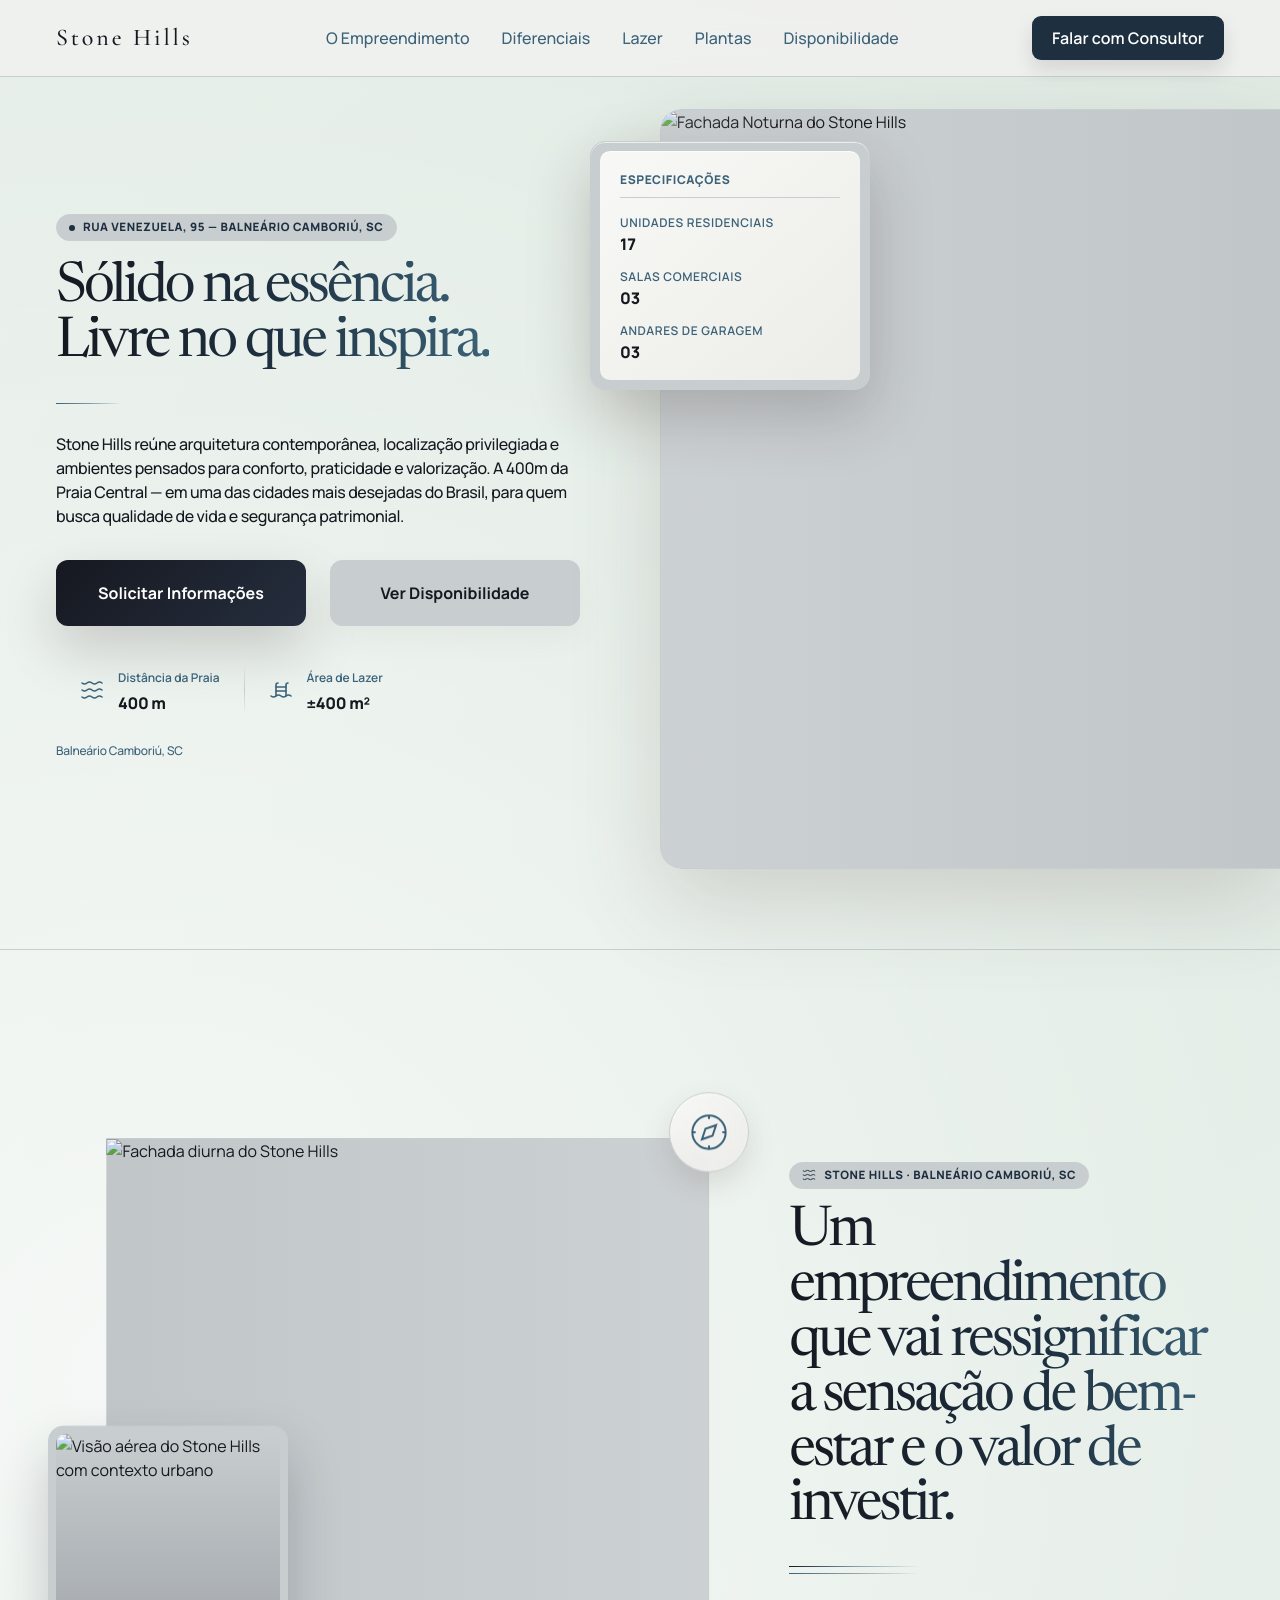
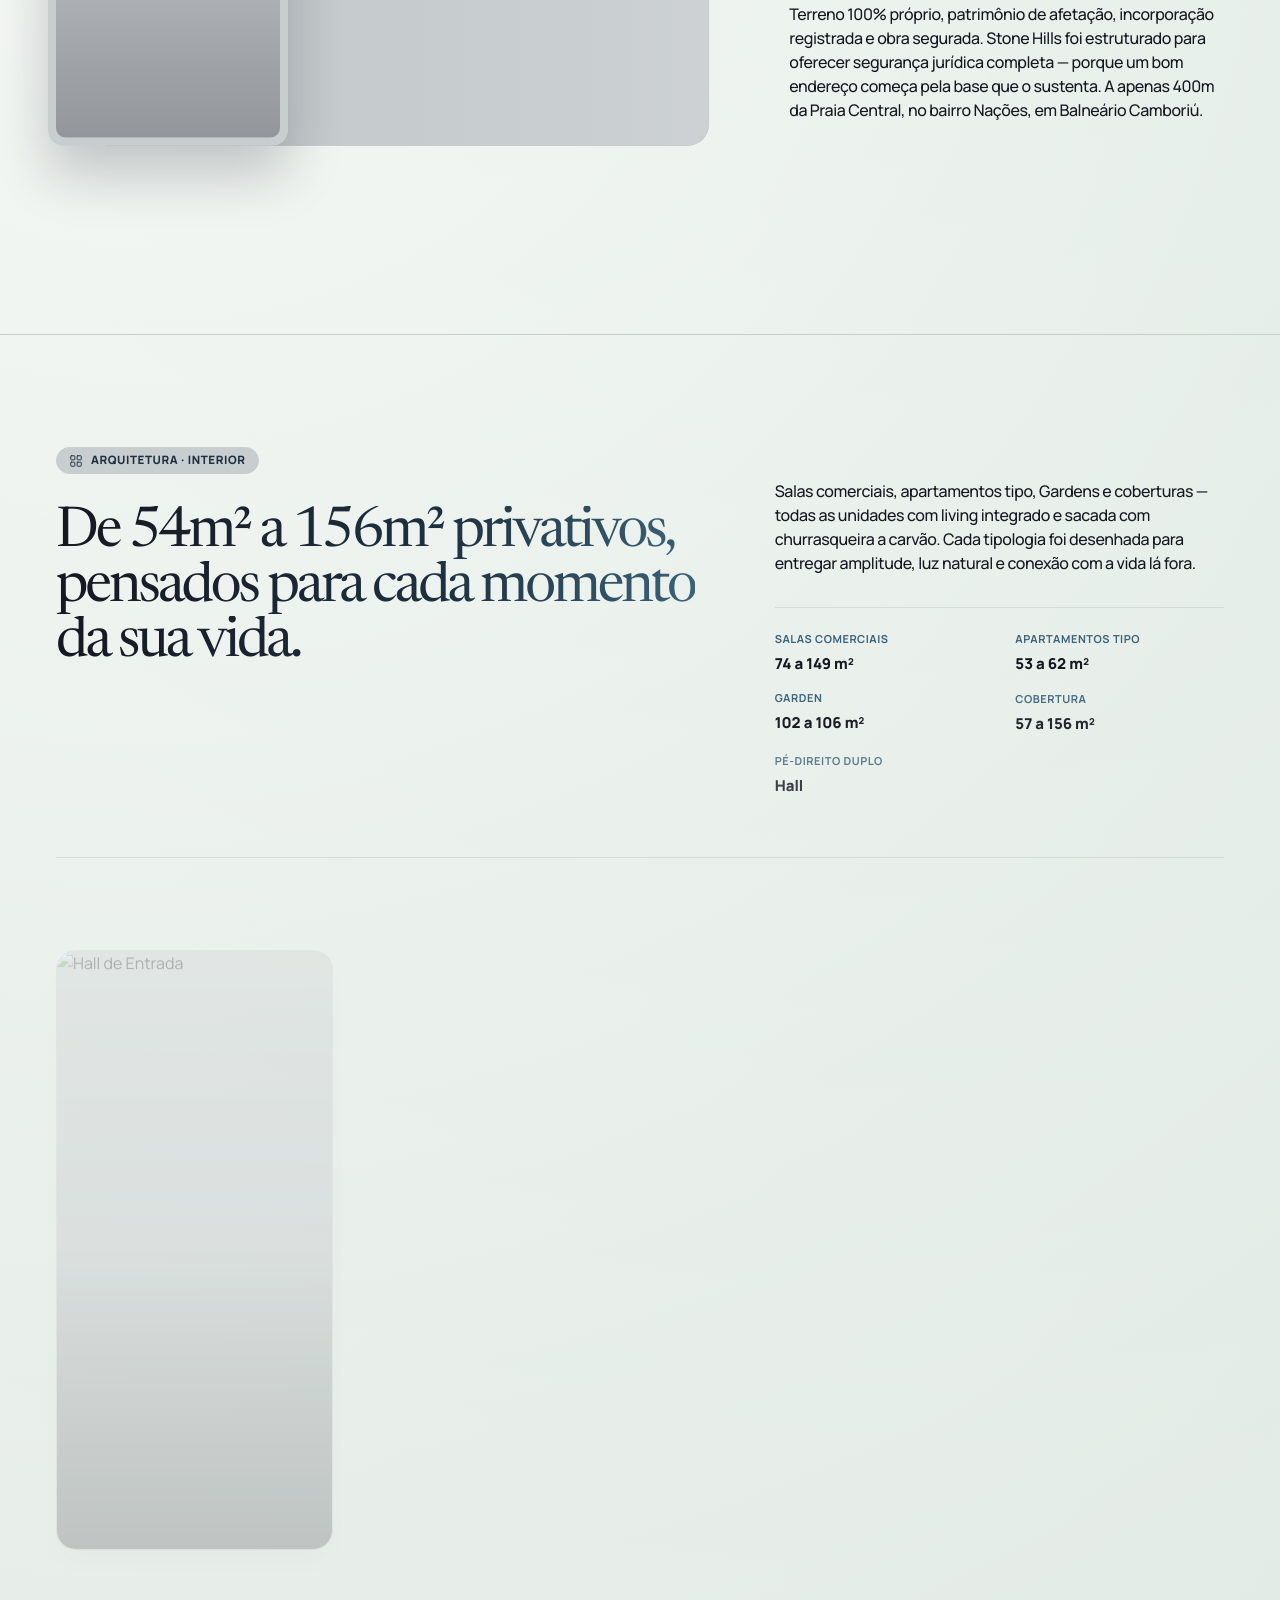
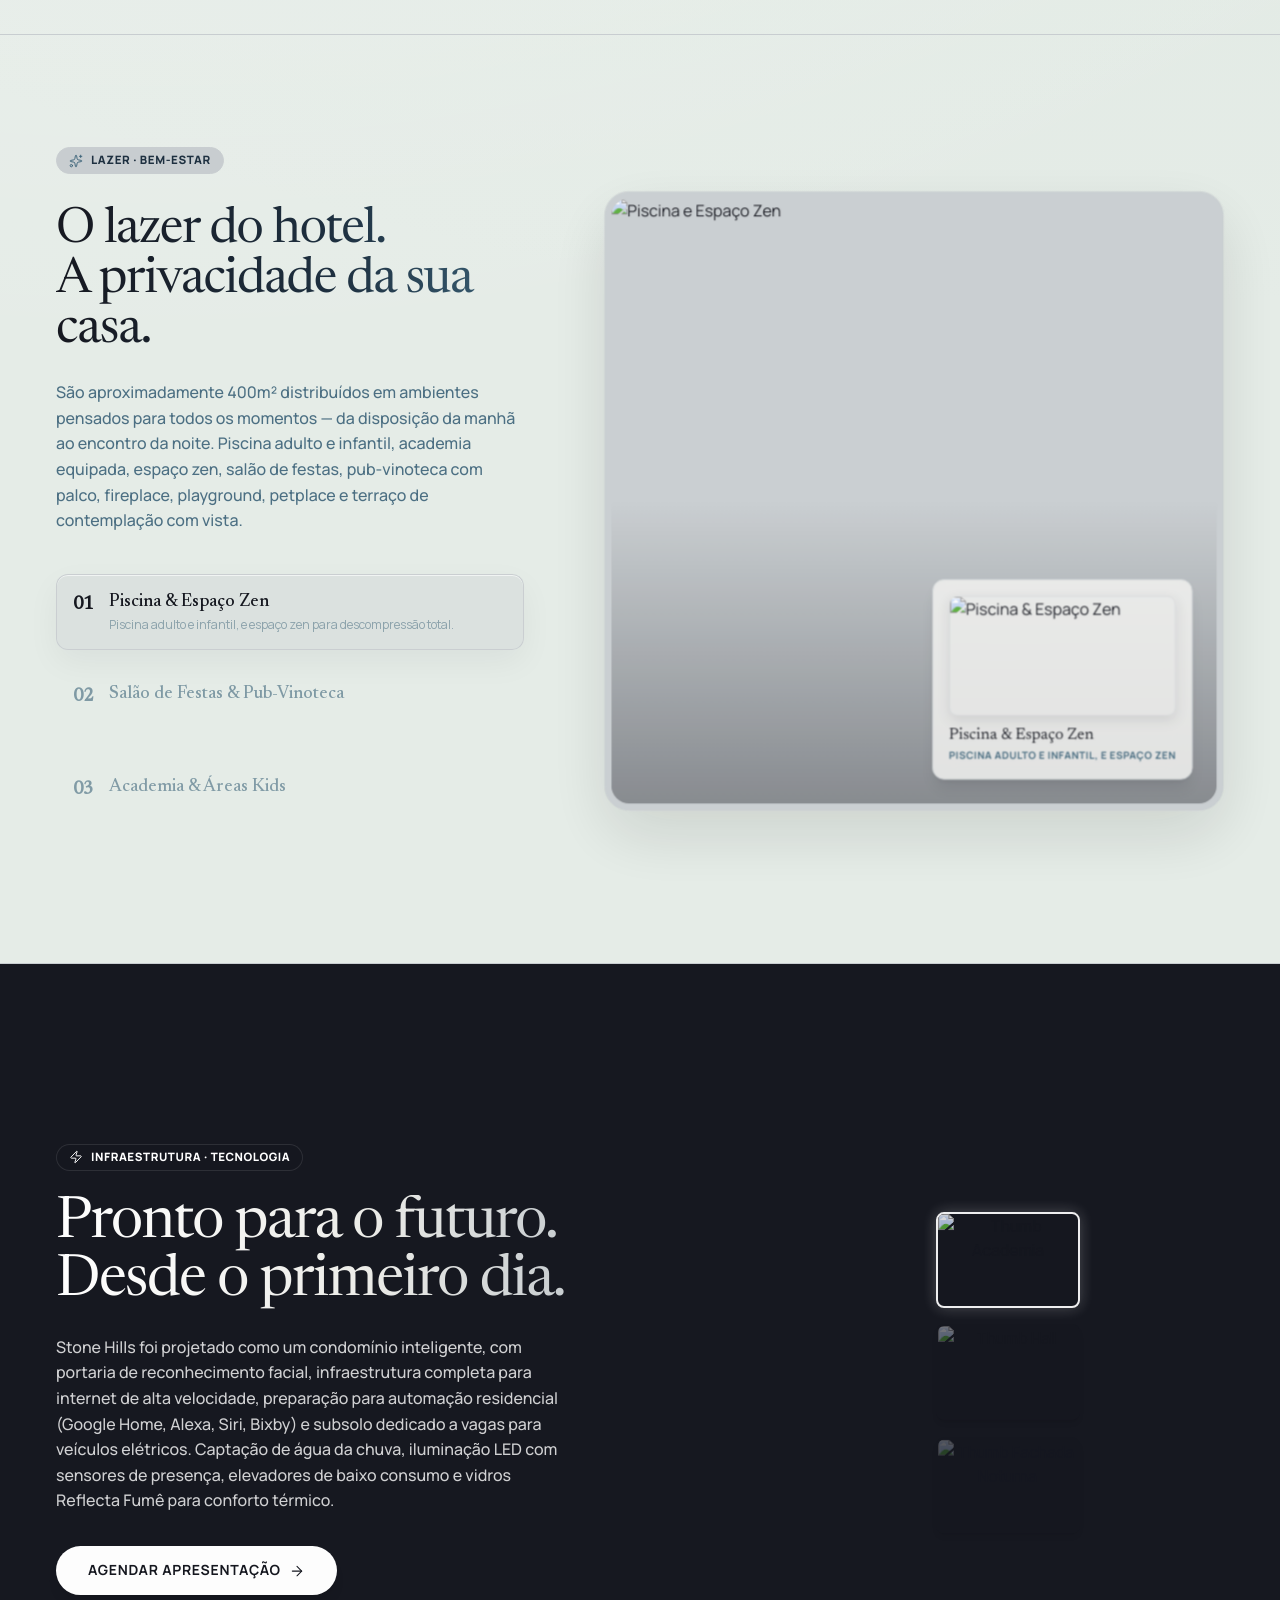
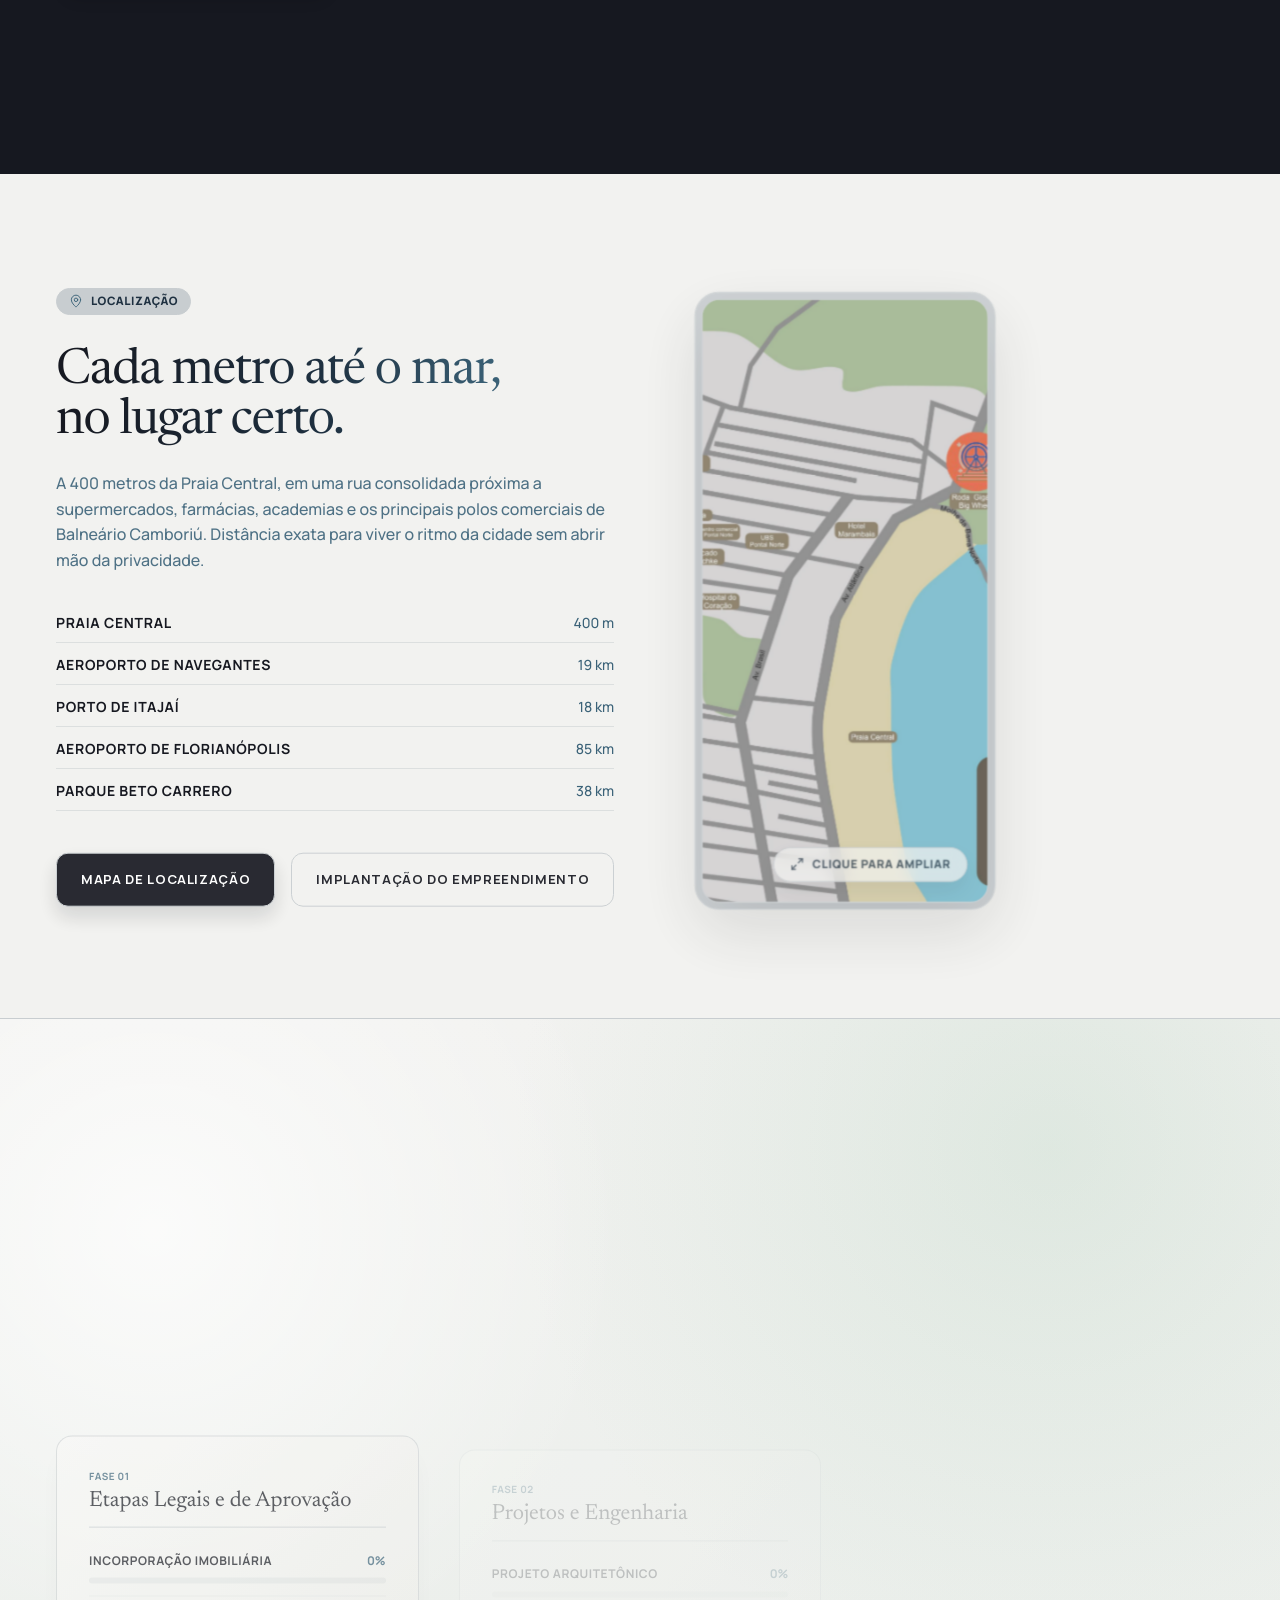
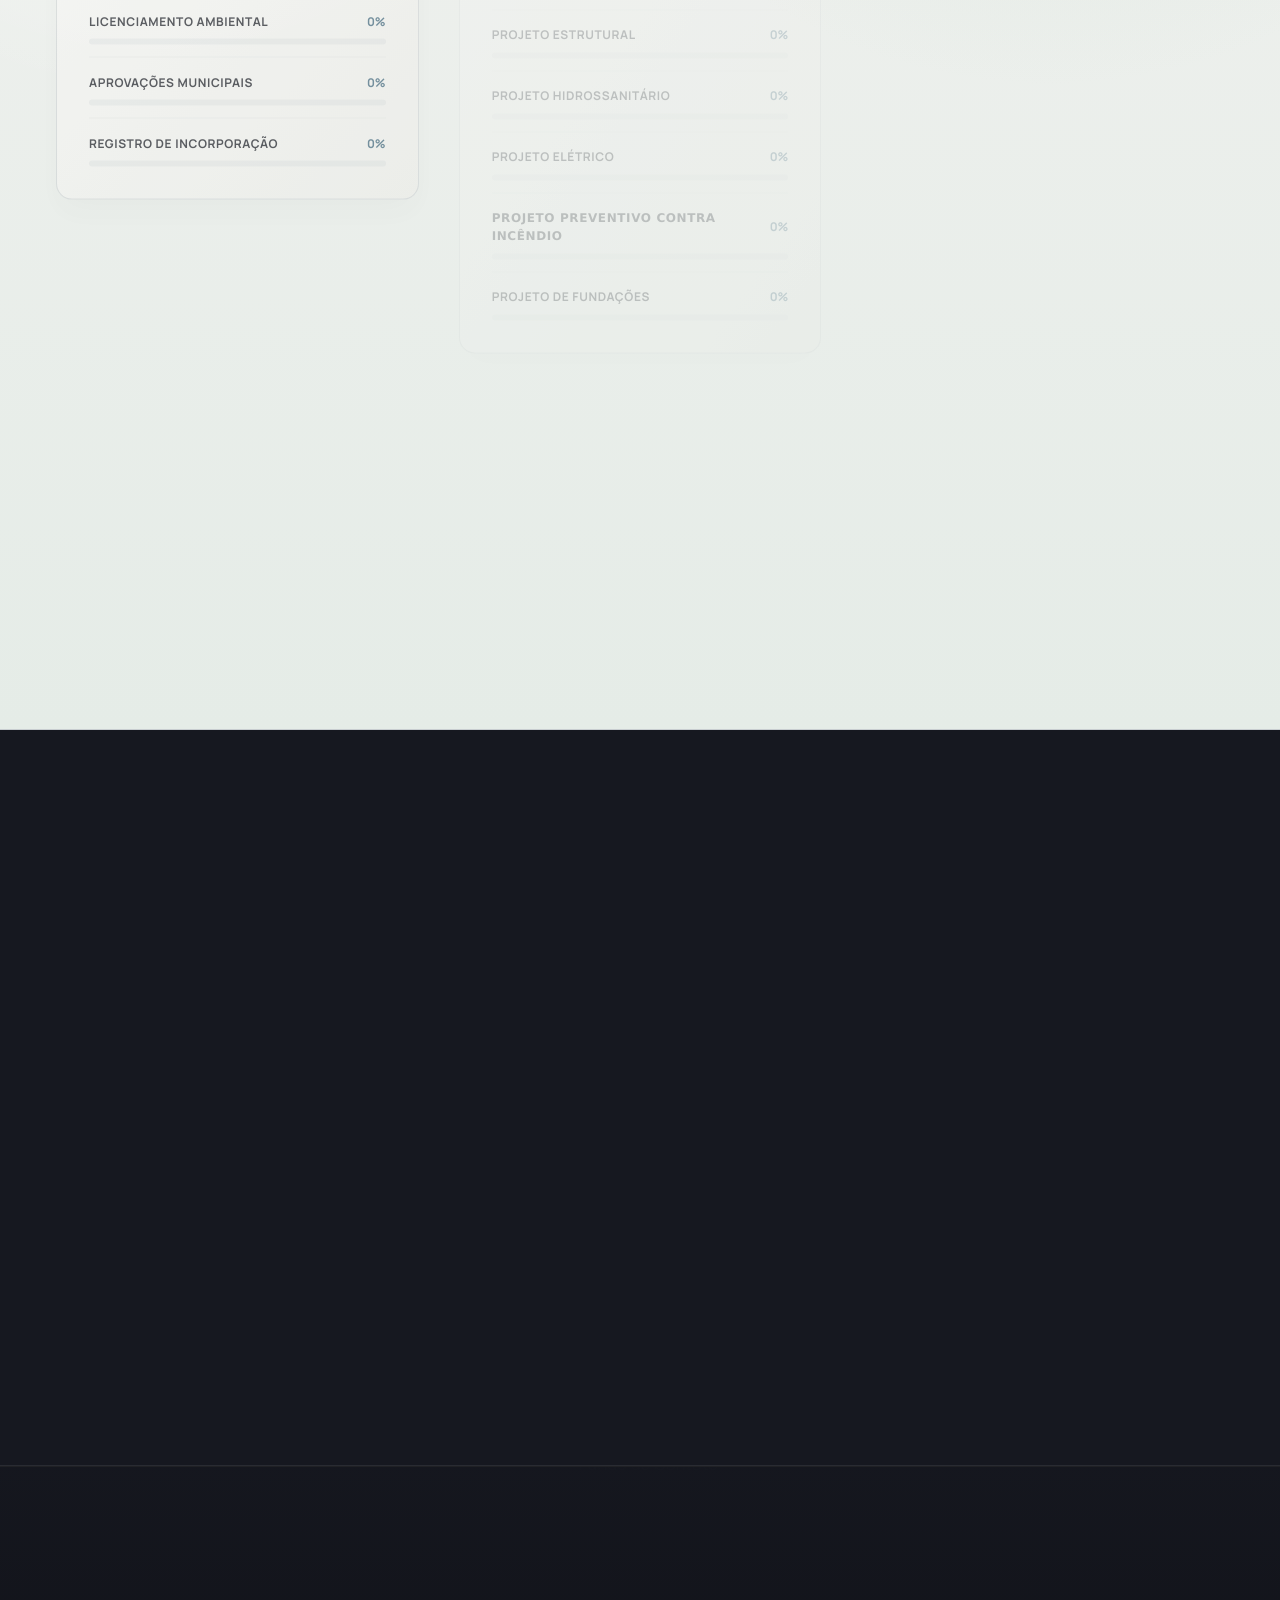
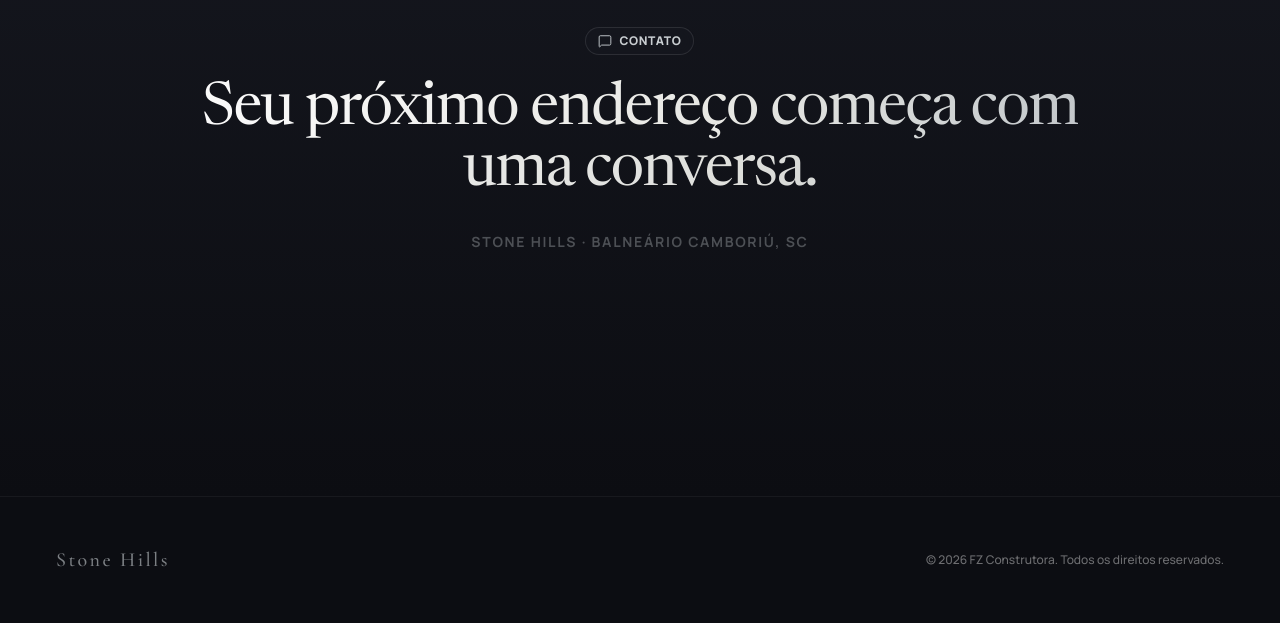
==== index.html @ 61a2e157 "configuração formulário" ====
<!DOCTYPE html>
<html lang="pt-BR">

<head>
  <script data-offline-resolve="1">(function () {
      var ASSET_MAP = { "https://projeto-diogo-landing-page-empreend.vercel.app/": "assets/af296f8c3264e9e9_file.html", "https://cdn.jsdelivr.net/npm/split-type@0.3.4/umd/index.min.js": "assets/ecfd66df98886418_index.min.js", "https://cdn.jsdelivr.net/npm/@studio-freight/lenis@1.0.42/dist/lenis.min.js": "assets/7949f2d87aa5eaa0_lenis.min.js", "https://cdnjs.cloudflare.com/ajax/libs/gsap/3.12.5/gsap.min.js": "assets/28033e449a31ebcc_gsap.min.js", "https://cdnjs.cloudflare.com/ajax/libs/gsap/3.12.5/ScrollTrigger.min.js": "assets/ad33c2df9ada8a66_ScrollTrigger.min.js", "https://projeto-diogo-landing-page-empreend.vercel.app/atelier-ai.aura.build/assets/cfa83a21b5a6b1d8_css2.css": "assets/fd1f65d436243bc3_cfa83a21b5a6b1d8_css2.css", "https://projeto-diogo-landing-page-empreend.vercel.app/portobello-porto-1.webp": "assets/284b88366f63fa08_portobello-porto-1.webp", "https://projeto-diogo-landing-page-empreend.vercel.app/portobello-lazer-1.webp": "assets/bb701dc4b11a4790_portobello-lazer-1.webp", "https://projeto-diogo-landing-page-empreend.vercel.app/atelier-ai.aura.build/assets/0c0f06912fe3ea9a_lucide.min.js": "assets/0c0f06912fe3ea9a_0c0f06912fe3ea9a_lucide.min.js", "https://projeto-diogo-landing-page-empreend.vercel.app/atelier-ai.aura.build/assets/176e894661aa9cdc_3.4.17": "assets/176e894661aa9cdc_176e894661aa9cdc_3.4.17", "https://projeto-diogo-landing-page-empreend.vercel.app/portobello-fachada-1.webp": "assets/07949b96461b03ea_portobello-fachada-1.webp", "https://projeto-diogo-landing-page-empreend.vercel.app/portobello-interior-1.webp": "assets/6cc2ffcc364207a1_portobello-interior-1.webp", "https://projeto-diogo-landing-page-empreend.vercel.app/portobello-lazer-2.webp": "assets/10fddec0420314ae_portobello-lazer-2.webp", "https://projeto-diogo-landing-page-empreend.vercel.app/portobello-interior-2.webp": "assets/ccf36b1ad5b07c20_portobello-interior-2.webp", "https://projeto-diogo-landing-page-empreend.vercel.app/portobello-lazer-3.webp": "assets/cde5e237baaaa81d_portobello-lazer-3.webp", "https://projeto-diogo-landing-page-empreend.vercel.app/portobello-hangar-2.webp": "assets/6fa5afb17751b061_portobello-hangar-2.webp", "https://projeto-diogo-landing-page-empreend.vercel.app/portobello-planta-2.webp": "assets/fb50785aa38dcf9b_portobello-planta-2.webp", "https://projeto-diogo-landing-page-empreend.vercel.app/portobello-hangar-1.webp": "assets/7f67ba565ff75e8d_portobello-hangar-1.webp", "https://projeto-diogo-landing-page-empreend.vercel.app/portobello-hangar-3.webp": "assets/08dc5774d173b46c_portobello-hangar-3.webp", "https://projeto-diogo-landing-page-empreend.vercel.app/portobello-planta-1.webp": "assets/9e7bedccb752e132_portobello-planta-1.webp", "https://projeto-diogo-landing-page-empreend.vercel.app/atelier-ai.aura.build/assets/5d618c462b7a5b74_co3bmX5slCNuHLi8bLeY9MK7whWMhy.woff2": "assets/5d618c462b7a5b74_5d618c462b7a5b74_co3bmX5slCNuH.woff2", "https://projeto-diogo-landing-page-empreend.vercel.app/atelier-ai.aura.build/assets/e310b55a7fd9677f_xn7gYHE41ni1AdIRggexSvfedN4.woff2": "assets/e310b55a7fd9677f_e310b55a7fd9677f_xn7gYHE41ni1A.woff2", "https://projeto-diogo-landing-page-empreend.vercel.app/atelier-ai.aura.build/assets/01817351be3edfc1_cY9AfjOCX1hbuyalUrK4397yjIJFJp.woff2": "assets/01817351be3edfc1_01817351be3edfc1_cY9AfjOCX1hbu.woff2" };
      // Pre-populate path+query keys: when opened via file://, JS
      // resolves '/foo.js' against file://… so we lose the original
      // origin. Indexing by pathname+search lets the lookup succeed.
      var _add = {};
      for (var _k in ASSET_MAP) {
        try { var _u = new URL(_k); _add[_u.pathname + _u.search] = ASSET_MAP[_k]; }
        catch (e) { }
      }
      for (var _k in _add) if (!ASSET_MAP[_k]) ASSET_MAP[_k] = _add[_k];
      function resolveLocal(u) {
        if (!u || typeof u !== 'string') return null;
        if (u.indexOf('data:') === 0 || u.indexOf('blob:') === 0) return null;
        if (ASSET_MAP[u]) return ASSET_MAP[u];
        try {
          var url = new URL(u, location.href);
          var pq = url.pathname + url.search;
          if (ASSET_MAP[pq]) return ASSET_MAP[pq];
          // The snapshot may be opened from a subdirectory, while
          // ASSET_MAP paths are origin-rooted. Retry with the
          // document's own directory prefix stripped off.
          var dir = location.pathname.replace(/[^/]*$/, '');
          if (dir.length > 1 && pq.indexOf(dir) === 0) {
            var rel = pq.slice(dir.length - 1);
            if (ASSET_MAP[rel]) return ASSET_MAP[rel];
          }
          // Next.js image optimization wrapper — peel the inner CDN URL
          if (/_next\/image$/.test(url.pathname)) {
            var t = url.searchParams.get('url');
            if (t) {
              var dec = decodeURIComponent(t);
              if (ASSET_MAP[dec]) return ASSET_MAP[dec];
              var bare = dec.split('?')[0];
              for (var k in ASSET_MAP) {
                if (k.split('?')[0] === bare) return ASSET_MAP[k];
              }
            }
          }
        } catch (e) { }
        return null;
      }
      function rewriteSrcset(s) {
        if (!s || typeof s !== 'string') return s;
        return s.split(',').map(function (it) {
          var p = it.trim().split(/\s+/);
          var loc = resolveLocal(p[0]);
          if (loc) p[0] = loc;
          return p.join(' ');
        }).join(', ');
      }
      // Patch property setters: el.src = '...' / el.href = '...'
      // IMPORTANT: skip rewrite when the element has crossOrigin set.
      // WebGL textures (UnicornStudio, Three.js, etc.) are loaded via
      //   img.crossOrigin = 'anonymous'; img.src = 'https://cdn/...'
      // and consumed via gl.texImage2D. file:// resources have no CORS
      // headers, so rewriting to local makes WebGL reject the texture
      // (Access blocked by CORS policy → black/missing 3D scene).
      // Better to keep the original URL: works online, fails offline,
      // matches non-patched behaviour.
      function patchSetter(klass, prop, transform) {
        if (!klass || !klass.prototype) return;
        var desc = Object.getOwnPropertyDescriptor(klass.prototype, prop);
        if (!desc || !desc.set) return;
        Object.defineProperty(klass.prototype, prop, {
          configurable: true,
          get: desc.get,
          set: function (v) {
            try {
              if (transform === 'srcset') {
                v = rewriteSrcset(v);
              } else {
                // Captured runtime resource (UnicornStudio texture,
                // etc.) → serve as a data: URI. data: never CORS-
                // taints a WebGL canvas, unlike a file:// texture,
                // so gl.texImage2D still accepts it offline.
                var du = window.__offlineDataUri && window.__offlineDataUri(v);
                if (du) { v = du; }
                else if (!this.crossOrigin) {
                  var loc = resolveLocal(v); if (loc) v = loc;
                }
              }
            } catch (e) { }
            desc.set.call(this, v);
          }
        });
      }
      patchSetter(window.HTMLScriptElement, 'src');
      patchSetter(window.HTMLLinkElement, 'href');
      patchSetter(window.HTMLImageElement, 'src');
      patchSetter(window.HTMLImageElement, 'srcset', 'srcset');
      patchSetter(window.HTMLSourceElement, 'src');
      patchSetter(window.HTMLSourceElement, 'srcset', 'srcset');
      patchSetter(window.HTMLMediaElement, 'src');
      patchSetter(window.HTMLIFrameElement, 'src');
      // Patch setAttribute too — some libs use it instead of property set
      var _setAttr = Element.prototype.setAttribute;
      Element.prototype.setAttribute = function (name, value) {
        try {
          if (typeof value === 'string') {
            if (name === 'src' || name === 'href') {
              var du = window.__offlineDataUri && window.__offlineDataUri(value);
              if (du) { value = du; }
              else if (!this.crossOrigin) {
                var loc = resolveLocal(value); if (loc) value = loc;
              }
            } else if (name === 'srcset' && !this.crossOrigin) {
              value = rewriteSrcset(value);
            }
          }
        } catch (e) { }
        return _setAttr.call(this, name, value);
      };
      // Expose for the late-init script in body
      window.__resolveLocal = resolveLocal;
      window.__rewriteSrcset = rewriteSrcset;
    })();</script>
  <meta charset="utf-8" />
  <meta content="width=device-width, initial-scale=1.0" name="viewport" />
  <meta content="Stone Hills — Arquitetura contemporânea a 400m da Praia Central em Balneário Camboriú, SC."
    name="description" />
  <title>Stone Hills — Balneário Camboriú, SC | FZ Construtora</title>
  <!-- Fonts -->
  <link href="https://fonts.googleapis.com" rel="preconnect" />
  <link href="https://fonts.gstatic.com" rel="preconnect" />
  <link href="assets/fd1f65d436243bc3_cfa83a21b5a6b1d8_css2.css" rel="stylesheet" />
  <!-- Tailwind & Lucide Libraries -->
  <script src="assets/176e894661aa9cdc_176e894661aa9cdc_3.4.17"></script>
  <script src="assets/0c0f06912fe3ea9a_0c0f06912fe3ea9a_lucide.min.js"></script>
  <!-- Animation CDNs -->
  <script src="assets/28033e449a31ebcc_gsap.min.js"></script>
  <script src="assets/ad33c2df9ada8a66_ScrollTrigger.min.js"></script>
  <script src="assets/ecfd66df98886418_index.min.js"></script>

  <style>
    html {
      scroll-behavior: auto !important;
      overflow-x: hidden !important;
    }

    :root {
      --paper: #F2F2F0;
      --ink: #161820;
      --muted: #3B6278;
      --taupe: #3B6278;
      --panel: #C8CDD0;
    }

    body {
      margin: 0;
      font-family: "Manrope", sans-serif;
      overflow-x: hidden !important;
      background:
        radial-gradient(circle at 12% 16%, rgba(255, 255, 255, 0.72), transparent 30%),
        radial-gradient(circle at 82% 10%, rgba(180, 210, 190, 0.30), transparent 34%),
        #E5ECE7;
      color: var(--ink);
      -webkit-font-smoothing: antialiased;
      text-rendering: geometricPrecision;
    }

    .font-logo {
      font-family: "Cormorant Garamond", serif;
    }

    .font-display {
      font-family: "Newsreader", serif;
    }

    .premium-panel {
      border: 1px solid #C8CDD0;
      background: #C8CDD0;
      box-shadow:
        0 24px 64px rgba(42, 31, 22, 0.22),
        inset 0 1px 0 rgba(255, 255, 255, 0.65);
    }

    /* Document elements design system */
    .docs-badge {
      display: inline-block;
      padding: 0.25rem 0.75rem;
      border-radius: 9999px;
      font-size: 12px;
      font-weight: 800;
      text-transform: uppercase;
      letter-spacing: 0.05em;
      border: 1px solid #C8CDD0;
      background: #C8CDD0;
      color: #1E3040;
      margin-bottom: 1rem;
      transition: all 0.3s cubic-bezier(0.16, 1, 0.3, 1);
      cursor: default;
    }

    /* Elegant Metallic Shine Sweep & Premium Button Hover Effects */
    .btn-shine {
      position: relative;
      overflow: hidden;
    }

    .btn-shine::after {
      content: '';
      position: absolute;
      top: 0;
      left: -150%;
      width: 60%;
      height: 100%;
      background: linear-gradient(to right,
          rgba(255, 255, 255, 0) 0%,
          rgba(255, 255, 255, 0.30) 50%,
          rgba(255, 255, 255, 0) 100%);
      transform: skewX(-25deg);
      animation: shine-sweep 6s infinite ease-in-out;
      z-index: 20;
      pointer-events: none;
    }

    @keyframes shine-sweep {
      0% {
        left: -150%;
      }

      15% {
        left: 150%;
      }

      100% {
        left: 150%;
      }
    }

    .btn-primary {
      position: relative;
      background: linear-gradient(135deg, #161820 0%, #252E3E 100%);
      box-shadow: 0 24px 54px rgba(28, 22, 17, 0.18);
      transition: transform 0.6s cubic-bezier(0.16, 1, 0.3, 1), box-shadow 0.6s cubic-bezier(0.16, 1, 0.3, 1);
    }

    .btn-primary::before {
      content: '';
      position: absolute;
      inset: 0;
      background: linear-gradient(135deg, #1E3040 0%, #3B6278 100%);
      opacity: 0;
      transition: opacity 0.6s cubic-bezier(0.16, 1, 0.3, 1);
      z-index: 1;
      border-radius: inherit;
    }

    .btn-primary:hover {
      transform: translateY(-4px) scale(1.015);
      box-shadow: 0 28px 60px rgba(30, 48, 64, 0.28);
    }

    .btn-primary:hover::before {
      opacity: 1;
    }

    .btn-secondary {
      background-color: #C8CDD0;
      border: 1px solid #C8CDD0;
      color: #161820;
      box-shadow: 0 12px 28px rgba(88, 72, 58, 0.055);
      transition:
        transform 0.6s cubic-bezier(0.16, 1, 0.3, 1),
        border-color 0.6s cubic-bezier(0.16, 1, 0.3, 1),
        background-color 0.6s cubic-bezier(0.16, 1, 0.3, 1),
        box-shadow 0.6s cubic-bezier(0.16, 1, 0.3, 1);
    }

    .btn-secondary:hover {
      transform: translateY(-4px) scale(1.015);
      background-color: #F2F2F0;
      border-color: #3B6278;
      box-shadow: 0 16px 36px rgba(59, 98, 120, 0.15);
    }

    .btn-header {
      background-color: #1E3040;
      color: #ffffff;
      transition:
        transform 0.6s cubic-bezier(0.16, 1, 0.3, 1),
        background-color 0.6s cubic-bezier(0.16, 1, 0.3, 1),
        box-shadow 0.6s cubic-bezier(0.16, 1, 0.3, 1);
    }

    .btn-header:hover {
      transform: translateY(-2px);
      background-color: #3B6278;
      box-shadow: 0 12px 24px rgba(59, 98, 120, 0.25);
    }

    /* Animation utility classes to avoid layout shifts or flashes */
    .hero-badge {
      opacity: 0;
      transform: translateY(20px);
    }

    .hero-headline {
      opacity: 0;
    }

    .decorative-line {
      width: 0;
    }

    .hero-body {
      opacity: 0;
      transform: translateY(20px);
    }

    .hero-cta a {
      opacity: 0;
      transform: translateY(20px);
    }

    .hero-metrics-item {
      opacity: 0;
      transform: translateY(20px);
    }

    .hero-subtext {
      opacity: 0;
      transform: translateY(15px);
    }

    .image-wrapper-anim {
      clip-path: inset(0% 100% 0% 0% round 1.35rem 0 0 1.35rem);
    }

    .floating-card {
      opacity: 0;
      transform: scale(0.92);
    }

    /* Custom split line container for reveal animation */
    .hero-headline .line {
      overflow: hidden;
      display: block;
      background: linear-gradient(90deg, #161820 0%, #1E3040 50%, #3B6278 100%);
      -webkit-background-clip: text;
      -webkit-text-fill-color: transparent;
      color: transparent;
    }

    /* Concept Section styling & animations */
    .concept-image-frame {
      /* Shadow is handled on the actual image wrapper */
    }

    .concept-main-image-wrapper {
      clip-path: inset(0% 100% 0% 0% round 0 1.35rem 1.35rem 0);
    }

    .concept-secondary-image-wrapper {
      opacity: 0;
      transform: translateY(40px);
    }

    .concept-compass-badge {
      opacity: 0;
      transform: scale(0);
      position: absolute;
      right: -40px;
      top: calc(10% - 40px);
      z-index: 30;
    }

    .concept-badge,
    .concept-body {
      opacity: 0;
    }

    .concept-headline {
      opacity: 0;
    }

    .concept-headline .line {
      overflow: hidden;
      display: block;
      background: linear-gradient(90deg, #161820 0%, #1E3040 60%, #3B6278 100%);
      -webkit-background-clip: text;
      -webkit-text-fill-color: transparent;
      color: transparent;
    }

    .concept-line-land,
    .concept-line-water {
      transform-origin: left center;
    }

    /* Exclusividade Section styling & animations */
    /* Exclusividade Section Sliding Accordion Showcase */
    .exclusividade-pane {
      opacity: 0;
      transition:
        flex 0.8s cubic-bezier(0.16, 1, 0.3, 1),
        height 0.8s cubic-bezier(0.16, 1, 0.3, 1),
        border-color 0.4s cubic-bezier(0.16, 1, 0.3, 1),
        box-shadow 0.4s cubic-bezier(0.16, 1, 0.3, 1);
    }

    @media (min-width: 1024px) {
      .exclusividade-pane {
        flex: 1;
      }

      .exclusividade-accordion:hover .exclusividade-pane {
        flex: 0.6;
      }

      .exclusividade-accordion .exclusividade-pane:hover {
        flex: 2.8;
        border-color: #3B6278;
        box-shadow: 0 30px 60px -15px rgba(22, 24, 32, 0.2);
      }
    }

    @media (max-width: 1023px) {
      .exclusividade-accordion {
        height: auto !important;
      }

      .exclusividade-pane {
        height: 140px;
      }

      .exclusividade-accordion:hover .exclusividade-pane,
      .exclusividade-accordion:active .exclusividade-pane {
        height: 100px;
      }

      .exclusividade-accordion .exclusividade-pane:hover,
      .exclusividade-accordion .exclusividade-pane:active {
        height: 280px;
        border-color: #3B6278;
      }
    }

    .exclusividade-badge,
    .exclusividade-body,
    .exclusividade-metric-item {
      opacity: 0;
    }

    .exclusividade-headline {
      opacity: 0;
    }

    .exclusividade-headline .line {
      overflow: hidden;
      display: block;
      background: linear-gradient(90deg, #161820 0%, #1E3040 60%, #3B6278 100%);
      -webkit-background-clip: text;
      -webkit-text-fill-color: transparent;
      color: transparent;
    }

    @media (min-width: 1024px) {
      .hero-image-frame {
        margin-right: 0 !important;
        width: 100% !important;
      }

      .concept-image-frame {
        margin-left: 0 !important;
        width: 100% !important;
      }
    }

    @media (min-width: 1510px) {
      .hero-image-frame {
        margin-right: calc((1510px - 100vw) / 2) !important;
        width: calc(100% + (100vw - 1510px) / 2) !important;
      }

      .concept-image-frame {
        margin-left: calc((1510px - 100vw) / 2) !important;
        width: calc(100% + (100vw - 1510px) / 2) !important;
      }
    }

    #mobile-menu-btn {
      display: none;
    }

    @media (max-width: 1023px) {
      #mobile-menu-btn {
        display: flex;
        flex-direction: column;
        justify-content: space-between;
        width: 24px;
        height: 16px;
        background: transparent;
        border: none;
        cursor: pointer;
        padding: 0;
        z-index: 100;
      }

      #mobile-menu-btn span {
        display: block;
        width: 100%;
        height: 2px;
        background-color: #161820;
        transition: all 0.3s cubic-bezier(0.16, 1, 0.3, 1);
        transform-origin: center;
      }

      #mobile-menu-btn.active span:nth-child(1) {
        transform: translateY(7px) rotate(45deg);
      }

      #mobile-menu-btn.active span:nth-child(2) {
        opacity: 0;
      }

      #mobile-menu-btn.active span:nth-child(3) {
        transform: translateY(-7px) rotate(-45deg);
      }

      #mobile-menu {
        position: absolute;
        top: 100%;
        left: 0;
        right: 0;
        height: calc(100vh - 100%);
        transform: translateX(100%);
        transition: transform 0.5s cubic-bezier(0.16, 1, 0.3, 1);
        overflow-y: auto;
      }

      #mobile-menu.active {
        transform: translateX(0);
      }

      .hero-side>div,
      .hero-headline,
      .hero-body,
      .concept-headline,
      .concept-body,
      .exclusividade-headline,
      .exclusividade-body,
      .lazer-headline,
      .lazer-body,
      .aeronautica-headline,
      .aeronautica-body,
      .implantacao-headline,
      .implantacao-body,
      .dispo-headline,
      .dispo-body {
        width: 100% !important;
        max-width: 100% !important;
      }

      .concept-compass-badge {
        display: none !important;
      }

      .hero-side {
        min-height: auto !important;
      }

      .hero-image-frame {
        height: 640px !important;
        border-radius: 1.35rem !important;
      }

      .hero-visual-bleed {
        margin-right: 0 !important;
      }

      .image-wrapper-anim {
        border-radius: 1.35rem !important;
        border-right-width: 1px !important;
        clip-path: inset(0% 100% 0% 0% round 1.35rem);
      }

      /* Concept Section Responsive */
      .concept-image-frame {
        height: 640px !important;
        border-radius: 1.35rem !important;
        display: flex !important;
        align-items: center !important;
      }

      .concept-visual-bleed {
        margin-left: 0 !important;
      }

      .concept-main-image-wrapper {
        width: 100% !important;
        height: 85% !important;
        position: relative !important;
        top: 0 !important;
        transform: none !important;
        border-radius: 1.35rem !important;
        border-left-width: 1px !important;
        clip-path: inset(0% 100% 0% 0% round 1.35rem);
      }

      .concept-secondary-image-wrapper {
        width: 160px !important;
        height: 220px !important;
        left: 1.5rem !important;
        bottom: 2rem !important;
      }

      /* Exclusividade Section Responsive */
      .exclusividade-image-frame {
        height: 640px !important;
        border-radius: 1.35rem !important;
        display: flex !important;
        align-items: center !important;
      }

      .exclusividade-visual-bleed {
        margin-right: 0 !important;
      }

      .hero-headline,
      .concept-headline,
      .exclusividade-headline,
      .lazer-headline,
      .aeronautica-headline,
      .implantacao-headline,
      .dispo-headline,
      .contato-headline {
        opacity: 1 !important;
        transform: none !important;
        text-align: center !important;
      }

      .hero-headline .line,
      .concept-headline .line,
      .exclusividade-headline .line,
      .lazer-headline .line,
      .aeronautica-headline .line,
      .implantacao-headline .line,
      .dispo-headline .line,
      .contato-headline .line {
        text-align: center !important;
        width: 100% !important;
        display: block !important;
      }
    }

    @media (max-width: 640px) {
      .hero-image-frame {
        height: 560px !important;
      }

      /* Concept Section Mobile */
      .concept-image-frame {
        height: 560px !important;
      }

      /* Bento Grid heights scale fluidly */
    }

    /* --- Lazer Section Styles --- */
    #lazer {
      background: transparent;
    }

    .lazer-badge,
    .lazer-body,
    .lazer-tab-item,
    .lazer-visual-col {
      opacity: 0;
    }

    .lazer-headline {
      opacity: 0;
    }

    .lazer-headline .line {
      overflow: hidden;
      display: block;
      background: linear-gradient(90deg, #161820 0%, #1E3040 60%, #3B6278 100%);
      -webkit-background-clip: text;
      -webkit-text-fill-color: transparent;
      color: transparent;
    }

    .lazer-tab-item {
      transition: all 0.5s cubic-bezier(0.16, 1, 0.3, 1);
      border: 1px solid transparent;
    }

    .lazer-tab-item.active {
      background-color: rgba(200, 205, 208, 0.35);
      border-color: rgba(200, 205, 208, 0.9);
      box-shadow:
        0 12px 32px rgba(22, 24, 32, 0.05),
        inset 0 1px 0 rgba(255, 255, 255, 0.6);
    }

    .lazer-tab-item:not(.active):hover {
      background-color: rgba(200, 205, 208, 0.15);
      border-color: rgba(200, 205, 208, 0.4);
    }

    .lazer-image-container {
      transition: opacity 1.2s cubic-bezier(0.16, 1, 0.3, 1);
    }

    .lazer-image-container img {
      width: 100%;
      height: 100%;
      object-fit: cover;
      object-position: center;
    }

    @keyframes kenburns-active {
      0% {
        transform: scale(1.02);
      }

      50% {
        transform: scale(1.08);
      }

      100% {
        transform: scale(1.02);
      }
    }

    .lazer-image-container.active {
      opacity: 1;
      z-index: 10;
      animation: kenburns-active 24s infinite ease-in-out;
    }

    .lazer-image-container:not(.active) {
      opacity: 0;
      z-index: 1;
      animation: none;
    }

    @media (max-width: 1023px) {
      .lazer-tabs-wrapper {
        flex-direction: column !important;
        gap: 0.75rem !important;
        overflow-x: visible !important;
        scroll-snap-type: none !important;
        padding-bottom: 0 !important;
      }

      .lazer-tabs-wrapper::-webkit-scrollbar {
        display: none;
      }

      .lazer-tab-item {
        flex-shrink: 0;
        width: 100% !important;
        border: 1px solid rgba(200, 205, 208, 0.5) !important;
        background-color: rgba(200, 205, 208, 0.1) !important;
      }

      .lazer-tab-item.active {
        background-color: rgba(200, 205, 208, 0.45) !important;
        border-color: rgba(200, 205, 208, 0.9) !important;
      }
    }

    /* --- Aeronautica Section Styles --- */
    #hangar {
      background-color: #161820;
    }

    .aeronautica-badge,
    .aeronautica-headline,
    .aeronautica-body,
    .aeronautica-cta,
    .hangar-thumb {
      opacity: 0;
    }

    .aeronautica-headline .line {
      overflow: hidden;
      display: block;
      background: linear-gradient(90deg, #ffffff 0%, #ECECE8 60%, #C8CDD0 100%);
      -webkit-background-clip: text;
      -webkit-text-fill-color: transparent;
      color: transparent;
    }

    .aeronautica-bg-image {
      transition: opacity 1.5s cubic-bezier(0.16, 1, 0.3, 1);
    }

    .aeronautica-bg-image.active {
      opacity: 1;
      z-index: 1;
    }

    .aeronautica-bg-image:not(.active) {
      opacity: 0;
      z-index: 0;
    }

    .hangar-thumb {
      transition: all 0.4s cubic-bezier(0.16, 1, 0.3, 1);
      border-color: transparent;
    }

    .hangar-thumb.active {
      border-color: #ffffff;
      box-shadow: 0 0 15px rgba(255, 255, 255, 0.25);
    }

    .hangar-thumb img {
      transition: opacity 0.4s cubic-bezier(0.16, 1, 0.3, 1);
    }

    .hangar-thumb.active img {
      opacity: 0.9;
    }

    .hangar-thumb:not(.active):hover img {
      opacity: 0.8;
    }

    @media (max-width: 1023px) {
      #hangar {
        height: auto !important;
        min-height: auto !important;
        padding-top: 5rem;
        padding-bottom: 5rem;
      }

      .aeronautica-bg-wrapper {
        height: 100% !important;
        top: 0 !important;
      }

      .aeronautica-gallery-controls {
        flex-direction: row !important;
        justify-content: flex-start !important;
        margin-top: 2rem;
      }
    }

    /* --- Implantação Section Styles --- */
    #implantacao {
      background-color: var(--paper);
    }

    .implantacao-badge,
    .implantacao-headline,
    .implantacao-body,
    .implantacao-controls,
    .implantacao-visual-col {
      opacity: 0;
    }

    .implantacao-headline .line {
      overflow: hidden;
      display: block;
      background: linear-gradient(90deg, #161820 0%, #1E3040 60%, #3B6278 100%);
      -webkit-background-clip: text;
      -webkit-text-fill-color: transparent;
      color: transparent;
    }

    /* Toggle Switches styling */
    .implantacao-toggle-btn {
      transition: all 0.5s cubic-bezier(0.16, 1, 0.3, 1);
    }

    .implantacao-toggle-btn.active {
      background-color: #161820;
      color: #ffffff;
      box-shadow: 0 10px 20px rgba(22, 24, 32, 0.15);
    }

    /* Interactive Blueprint Map */
    .blueprint-viewer {
      position: relative;
      background: #C8CDD0;
      border: 1px solid #C8CDD0;
      box-shadow:
        0 30px 70px rgba(22, 24, 32, 0.15),
        inset 0 1px 0 rgba(255, 255, 255, 0.6);
      overflow: hidden;
      cursor: zoom-in;
    }

    .blueprint-image-pane {
      position: absolute;
      inset: 0;
      width: 100%;
      height: 100%;
      opacity: 0;
      transform: scale(1.02);
      transition: opacity 0.8s cubic-bezier(0.16, 1, 0.3, 1), transform 0.8s cubic-bezier(0.16, 1, 0.3, 1);
      pointer-events: none;
      z-index: 1;
    }

    .blueprint-image-pane.active {
      opacity: 1;
      transform: scale(1);
      pointer-events: auto;
      z-index: 10;
    }

    .blueprint-image-pane img {
      transition: transform 0.8s cubic-bezier(0.16, 1, 0.3, 1);
    }

    .blueprint-viewer:hover .blueprint-image-pane.active img {
      transform: scale(1.03);
    }

    .blueprint-zoom-badge {
      position: absolute;
      bottom: 20px;
      right: 20px;
      z-index: 30;
      background: rgba(242, 242, 240, 0.85);
      border: 1px solid #C8CDD0;
      backdrop-filter: blur(8px);
      padding: 0.5rem 1rem;
      border-radius: 9999px;
      font-size: 0.72rem;
      font-weight: 800;
      text-transform: uppercase;
      letter-spacing: 0.05em;
      color: #1E3040;
      box-shadow: 0 10px 25px rgba(22, 24, 32, 0.1);
      opacity: 0.85;
      transition: all 0.3s cubic-bezier(0.16, 1, 0.3, 1);
      pointer-events: none;
    }

    .blueprint-viewer:hover .blueprint-zoom-badge {
      opacity: 1;
      transform: translateY(-2px);
      background: rgba(242, 242, 240, 0.95);
      box-shadow: 0 12px 30px rgba(22, 24, 32, 0.15);
    }

    .docs-badge {
      display: inline-block;
      padding: 0.25rem 0.75rem;
      border-radius: 9999px;
      font-size: 0.72rem;
      font-weight: 800;
      text-transform: uppercase;
      letter-spacing: 0.05em;
      border: 1px solid #C8CDD0;
      background: #C8CDD0;
      color: #1E3040;
      margin-bottom: 1rem;
    }

    /* Lightbox Modal Styles */
    #planta-lightbox,
    #hangar-lightbox {
      transition: opacity 0.35s cubic-bezier(0.16, 1, 0.3, 1), backdrop-filter 0.35s cubic-bezier(0.16, 1, 0.3, 1);
    }

    #planta-lightbox.active,
    #hangar-lightbox.active {
      opacity: 1 !important;
      pointer-events: auto !important;
    }

    #planta-lightbox.active #lightbox-content,
    #hangar-lightbox.active #hangar-lightbox-content {
      transform: scale(1) !important;
    }

    /* --- Disponibilidade Section Styles --- */
    #disponibilidade {
      background-color: #161820;
    }

    .dispo-badge,
    .dispo-headline,
    .dispo-body,
    .dispo-selector-col,
    .dispo-panel-col {
      opacity: 0;
    }

    .dispo-headline .line {
      overflow: hidden;
      display: block;
      background: linear-gradient(90deg, #ffffff 0%, #ECECE8 60%, #C8CDD0 100%);
      -webkit-background-clip: text;
      -webkit-text-fill-color: transparent;
      color: transparent;
    }

    /* Typographic available lot badges */
    .dispo-unit-badge {
      display: inline-flex;
      align-items: center;
      justify-content: center;
      width: 54px;
      height: 54px;
      border-radius: 50%;
      border: 1px solid rgba(255, 255, 255, 0.12);
      background: rgba(255, 255, 255, 0.02);
      font-family: "Newsreader", serif;
      font-size: 20px;
      color: rgba(255, 255, 255, 0.7);
      transition: all 0.6s cubic-bezier(0.16, 1, 0.3, 1);
      position: relative;
      cursor: default;
    }

    .dispo-unit-badge::before {
      content: '';
      position: absolute;
      inset: -4px;
      border-radius: 50%;
      border: 1px dashed rgba(255, 255, 255, 0.08);
      opacity: 0.5;
      transition: all 0.6s cubic-bezier(0.16, 1, 0.3, 1);
    }

    .dispo-unit-badge:hover {
      border-color: #3B6278;
      background: rgba(59, 98, 120, 0.1);
      color: #ffffff;
      transform: translateY(-4px) scale(1.05);
      box-shadow: 0 10px 20px rgba(0, 0, 0, 0.3);
    }

    .dispo-unit-badge:hover::before {
      border-color: #3B6278;
      transform: rotate(45deg);
      opacity: 1;
    }

    /* Glassmorphic Spec Panel */
    .dispo-spec-panel {
      position: relative;
      background: rgba(255, 255, 255, 0.015);
      border: 1px solid rgba(255, 255, 255, 0.05);
      backdrop-filter: blur(20px);
      box-shadow:
        0 30px 60px rgba(0, 0, 0, 0.4),
        inset 0 1px 0 rgba(255, 255, 255, 0.08);
      overflow: hidden;
    }

    /* Lot Watermark background */
    .dispo-watermark {
      position: absolute;
      right: -10px;
      bottom: -45px;
      font-size: 150px;
      font-weight: 900;
      line-height: 1;
      font-family: "Newsreader", serif;
      pointer-events: none;
      -webkit-text-stroke: 1px rgba(255, 255, 255, 0.025);
      color: transparent;
      user-select: none;
      z-index: 0;
      letter-spacing: -0.05em;
    }

    /* Specs linear meters */
    .dispo-bar-bg {
      height: 4px;
      background: rgba(255, 255, 255, 0.04);
      border-radius: 9999px;
      position: relative;
      overflow: visible;
    }

    .dispo-bar-fill {
      height: 100%;
      background: linear-gradient(to right, #3B6278, #C8CDD0);
      border-radius: 9999px;
      width: 0%;
      /* Animated via GSAP */
      position: relative;
      transition: width 0.8s cubic-bezier(0.16, 1, 0.3, 1);
    }

    .dispo-bar-fill::after {
      content: '';
      position: absolute;
      right: -3px;
      top: 50%;
      transform: translateY(-50%);
      width: 8px;
      height: 8px;
      background-color: #ffffff;
      border-radius: 50%;
      box-shadow: 0 0 10px rgba(255, 255, 255, 0.8);
    }

    /* --- Contato/Footer Section Styles --- */
    #contato {
      position: relative;
      background-color: #0c0d12;
      overflow: hidden;
    }

    .contato-overlay-deep {
      position: absolute;
      inset: 0;
      background: linear-gradient(180deg, rgba(22, 24, 32, 0.90) 0%, rgba(12, 13, 18, 0.96) 100%);
      z-index: 10;
    }

    .contato-badge,
    .contato-headline,
    .contato-subtext,
    .contato-btn {
      opacity: 0;
    }

    /* Contact Modal & Form */
    #contato-modal {
      opacity: 0;
      pointer-events: none;
      transition: opacity 0.4s cubic-bezier(0.16, 1, 0.3, 1), backdrop-filter 0.4s cubic-bezier(0.16, 1, 0.3, 1);
    }

    #contato-modal.active {
      opacity: 1 !important;
      pointer-events: auto !important;
    }

    #contato-modal-panel {
      transform: translateY(30px) scale(0.98);
      transition: transform 0.4s cubic-bezier(0.16, 1, 0.3, 1);
      background: rgba(242, 242, 240, 0.95);
      border: 1px solid #C8CDD0;
      backdrop-filter: blur(20px);
      box-shadow:
        0 30px 70px rgba(0, 0, 0, 0.35),
        inset 0 1px 0 rgba(255, 255, 255, 0.7);
    }

    #contato-modal.active #contato-modal-panel {
      transform: translateY(0) scale(1) !important;
    }

    /* Inputs Focus styling */
    .contato-input {
      background: rgba(200, 205, 208, 0.15) !important;
      border: 1px solid #C8CDD0 !important;
      transition: all 0.3s cubic-bezier(0.16, 1, 0.3, 1) !important;
    }

    .contato-input:focus {
      outline: none !important;
      border-color: #1E3040 !important;
      background: rgba(200, 205, 208, 0.05) !important;
      box-shadow: 0 0 0 4px rgba(30, 48, 64, 0.08) !important;
    }

    .contato-headline .line {
      overflow: hidden;
      display: block;
      background: linear-gradient(90deg, #ffffff 0%, #ECECE8 60%, #C8CDD0 100%);
      -webkit-background-clip: text;
      -webkit-text-fill-color: transparent;
      color: transparent;
    }

    @media (max-width: 1023px) {
      .dispo-watermark {
        font-size: 110px;
        bottom: -20px;
      }
    }

    #andamento {
      background:
        radial-gradient(circle at 12% 16%, rgba(255, 255, 255, 0.72), transparent 30%),
        radial-gradient(circle at 82% 10%, rgba(180, 210, 190, 0.30), transparent 34%),
        linear-gradient(180deg, #F2F2F0 0%, #E5ECE7 100%);
    }

    /* Headline gradient matching light sections */
    .andamento-headline .line {
      overflow: hidden;
      display: block;
      background: linear-gradient(90deg, #161820 0%, #1E3040 60%, #3B6278 100%);
      -webkit-background-clip: text;
      -webkit-text-fill-color: transparent;
      color: transparent;
    }
  </style>
  <style>
    *,
    ::before,
    ::after {
      --tw-border-spacing-x: 0;
      --tw-border-spacing-y: 0;
      --tw-translate-x: 0;
      --tw-translate-y: 0;
      --tw-rotate: 0;
      --tw-skew-x: 0;
      --tw-skew-y: 0;
      --tw-scale-x: 1;
      --tw-scale-y: 1;
      --tw-pan-x: ;
      --tw-pan-y: ;
      --tw-pinch-zoom: ;
      --tw-scroll-snap-strictness: proximity;
      --tw-gradient-from-position: ;
      --tw-gradient-via-position: ;
      --tw-gradient-to-position: ;
      --tw-ordinal: ;
      --tw-slashed-zero: ;
      --tw-numeric-figure: ;
      --tw-numeric-spacing: ;
      --tw-numeric-fraction: ;
      --tw-ring-inset: ;
      --tw-ring-offset-width: 0px;
      --tw-ring-offset-color: #fff;
      --tw-ring-color: rgb(59 130 246 / 0.5);
      --tw-ring-offset-shadow: 0 0 #0000;
      --tw-ring-shadow: 0 0 #0000;
      --tw-shadow: 0 0 #0000;
      --tw-shadow-colored: 0 0 #0000;
      --tw-blur: ;
      --tw-brightness: ;
      --tw-contrast: ;
      --tw-grayscale: ;
      --tw-hue-rotate: ;
      --tw-invert: ;
      --tw-saturate: ;
      --tw-sepia: ;
      --tw-drop-shadow: ;
      --tw-backdrop-blur: ;
      --tw-backdrop-brightness: ;
      --tw-backdrop-contrast: ;
      --tw-backdrop-grayscale: ;
      --tw-backdrop-hue-rotate: ;
      --tw-backdrop-invert: ;
      --tw-backdrop-opacity: ;
      --tw-backdrop-saturate: ;
      --tw-backdrop-sepia: ;
      --tw-contain-size: ;
      --tw-contain-layout: ;
      --tw-contain-paint: ;
      --tw-contain-style:
    }

    ::backdrop {
      --tw-border-spacing-x: 0;
      --tw-border-spacing-y: 0;
      --tw-translate-x: 0;
      --tw-translate-y: 0;
      --tw-rotate: 0;
      --tw-skew-x: 0;
      --tw-skew-y: 0;
      --tw-scale-x: 1;
      --tw-scale-y: 1;
      --tw-pan-x: ;
      --tw-pan-y: ;
      --tw-pinch-zoom: ;
      --tw-scroll-snap-strictness: proximity;
      --tw-gradient-from-position: ;
      --tw-gradient-via-position: ;
      --tw-gradient-to-position: ;
      --tw-ordinal: ;
      --tw-slashed-zero: ;
      --tw-numeric-figure: ;
      --tw-numeric-spacing: ;
      --tw-numeric-fraction: ;
      --tw-ring-inset: ;
      --tw-ring-offset-width: 0px;
      --tw-ring-offset-color: #fff;
      --tw-ring-color: rgb(59 130 246 / 0.5);
      --tw-ring-offset-shadow: 0 0 #0000;
      --tw-ring-shadow: 0 0 #0000;
      --tw-shadow: 0 0 #0000;
      --tw-shadow-colored: 0 0 #0000;
      --tw-blur: ;
      --tw-brightness: ;
      --tw-contrast: ;
      --tw-grayscale: ;
      --tw-hue-rotate: ;
      --tw-invert: ;
      --tw-saturate: ;
      --tw-sepia: ;
      --tw-drop-shadow: ;
      --tw-backdrop-blur: ;
      --tw-backdrop-brightness: ;
      --tw-backdrop-contrast: ;
      --tw-backdrop-grayscale: ;
      --tw-backdrop-hue-rotate: ;
      --tw-backdrop-invert: ;
      --tw-backdrop-opacity: ;
      --tw-backdrop-saturate: ;
      --tw-backdrop-sepia: ;
      --tw-contain-size: ;
      --tw-contain-layout: ;
      --tw-contain-paint: ;
      --tw-contain-style:
    }

    /* ! tailwindcss v3.4.17 | MIT License | https://tailwindcss.com */
    *,
    ::after,
    ::before {
      box-sizing: border-box;
      border-width: 0;
      border-style: solid;
      border-color: #e5e7eb
    }

    ::after,
    ::before {
      --tw-content: ''
    }

    :host,
    html {
      line-height: 1.5;
      -webkit-text-size-adjust: 100%;
      -moz-tab-size: 4;
      tab-size: 4;
      font-family: ui-sans-serif, system-ui, sans-serif, "Apple Color Emoji", "Segoe UI Emoji", "Segoe UI Symbol", "Noto Color Emoji";
      font-feature-settings: normal;
      font-variation-settings: normal;
      -webkit-tap-highlight-color: transparent
    }

    body {
      margin: 0;
      line-height: inherit
    }

    hr {
      height: 0;
      color: inherit;
      border-top-width: 1px
    }

    abbr:where([title]) {
      -webkit-text-decoration: underline dotted;
      text-decoration: underline dotted
    }

    h1,
    h2,
    h3,
    h4,
    h5,
    h6 {
      font-size: inherit;
      font-weight: inherit
    }

    a {
      color: inherit;
      text-decoration: inherit
    }

    b,
    strong {
      font-weight: bolder
    }

    code,
    kbd,
    pre,
    samp {
      font-family: ui-monospace, SFMono-Regular, Menlo, Monaco, Consolas, "Liberation Mono", "Courier New", monospace;
      font-feature-settings: normal;
      font-variation-settings: normal;
      font-size: 1em
    }

    small {
      font-size: 80%
    }

    sub,
    sup {
      font-size: 75%;
      line-height: 0;
      position: relative;
      vertical-align: baseline
    }

    sub {
      bottom: -.25em
    }

    sup {
      top: -.5em
    }

    table {
      text-indent: 0;
      border-color: inherit;
      border-collapse: collapse
    }

    button,
    input,
    optgroup,
    select,
    textarea {
      font-family: inherit;
      font-feature-settings: inherit;
      font-variation-settings: inherit;
      font-size: 100%;
      font-weight: inherit;
      line-height: inherit;
      letter-spacing: inherit;
      color: inherit;
      margin: 0;
      padding: 0
    }

    button,
    select {
      text-transform: none
    }

    button,
    input:where([type=button]),
    input:where([type=reset]),
    input:where([type=submit]) {
      -webkit-appearance: button;
      background-color: transparent;
      background-image: none
    }

    :-moz-focusring {
      outline: auto
    }

    :-moz-ui-invalid {
      box-shadow: none
    }

    progress {
      vertical-align: baseline
    }

    ::-webkit-inner-spin-button,
    ::-webkit-outer-spin-button {
      height: auto
    }

    [type=search] {
      -webkit-appearance: textfield;
      outline-offset: -2px
    }

    ::-webkit-search-decoration {
      -webkit-appearance: none
    }

    ::-webkit-file-upload-button {
      -webkit-appearance: button;
      font: inherit
    }

    summary {
      display: list-item
    }

    blockquote,
    dd,
    dl,
    figure,
    h1,
    h2,
    h3,
    h4,
    h5,
    h6,
    hr,
    p,
    pre {
      margin: 0
    }

    fieldset {
      margin: 0;
      padding: 0
    }

    legend {
      padding: 0
    }

    menu,
    ol,
    ul {
      list-style: none;
      margin: 0;
      padding: 0
    }

    dialog {
      padding: 0
    }

    textarea {
      resize: vertical
    }

    input::placeholder,
    textarea::placeholder {
      opacity: 1;
      color: #9ca3af
    }

    [role=button],
    button {
      cursor: pointer
    }

    :disabled {
      cursor: default
    }

    audio,
    canvas,
    embed,
    iframe,
    img,
    object,
    svg,
    video {
      display: block;
      vertical-align: middle
    }

    img,
    video {
      max-width: 100%;
      height: auto
    }

    [hidden]:where(:not([hidden=until-found])) {
      display: none
    }

    .pointer-events-none {
      pointer-events: none
    }

    .fixed {
      position: fixed
    }

    .absolute {
      position: absolute
    }

    .relative {
      position: relative
    }

    .sticky {
      position: sticky
    }

    .inset-0 {
      inset: 0px
    }

    .inset-x-0 {
      left: 0px;
      right: 0px
    }

    .inset-x-4 {
      left: 1rem;
      right: 1rem
    }

    .-bottom-6 {
      bottom: -1.5rem
    }

    .-top-\[10\%\] {
      top: -10%
    }

    .bottom-0 {
      bottom: 0px
    }

    .bottom-4 {
      bottom: 1rem
    }

    .bottom-6 {
      bottom: 1.5rem
    }

    .bottom-\[15\%\] {
      bottom: 15%
    }

    .left-1\/2 {
      left: 50%
    }

    .left-12 {
      left: 3rem
    }

    .left-4 {
      left: 1rem
    }

    .right-0 {
      right: 0px
    }

    .right-4 {
      right: 1rem
    }

    .right-6 {
      right: 1.5rem
    }

    .top-0 {
      top: 0px
    }

    .top-1\/2 {
      top: 50%
    }

    .top-6 {
      top: 1.5rem
    }

    .top-auto {
      top: auto
    }

    .top-4 {
      top: 1rem
    }

    .z-0 {
      z-index: 0
    }

    .z-10 {
      z-index: 10
    }

    .z-20 {
      z-index: 20
    }

    .z-30 {
      z-index: 30
    }

    .z-40 {
      z-index: 40
    }

    .z-50 {
      z-index: 50
    }

    .z-\[100\] {
      z-index: 100
    }

    .z-\[105\] {
      z-index: 105
    }

    .z-\[110\] {
      z-index: 110
    }

    .z-\[150\] {
      z-index: 150
    }

    .z-\[155\] {
      z-index: 155
    }

    .z-\[160\] {
      z-index: 160
    }

    .mx-auto {
      margin-left: auto;
      margin-right: auto
    }

    .my-8 {
      margin-top: 2rem;
      margin-bottom: 2rem
    }

    .mx-4 {
      margin-left: 1rem;
      margin-right: 1rem
    }

    .mb-1 {
      margin-bottom: 0.25rem
    }

    .mb-10 {
      margin-bottom: 2.5rem
    }

    .mb-2 {
      margin-bottom: 0.5rem
    }

    .mb-6 {
      margin-bottom: 1.5rem
    }

    .mr-4 {
      margin-right: 1rem
    }

    .mt-0\.5 {
      margin-top: 0.125rem
    }

    .mt-1 {
      margin-top: 0.25rem
    }

    .mt-10 {
      margin-top: 2.5rem
    }

    .mt-12 {
      margin-top: 3rem
    }

    .mt-2 {
      margin-top: 0.5rem
    }

    .mt-4 {
      margin-top: 1rem
    }

    .mt-7 {
      margin-top: 1.75rem
    }

    .mt-8 {
      margin-top: 2rem
    }

    .mb-8 {
      margin-bottom: 2rem
    }

    .mt-3 {
      margin-top: 0.75rem
    }

    .mt-6 {
      margin-top: 1.5rem
    }

    .block {
      display: block
    }

    .inline-block {
      display: inline-block
    }

    .flex {
      display: flex
    }

    .inline-flex {
      display: inline-flex
    }

    .grid {
      display: grid
    }

    .hidden {
      display: none
    }

    .h-1\.5 {
      height: 0.375rem
    }

    .h-10 {
      height: 2.5rem
    }

    .h-12 {
      height: 3rem
    }

    .h-14 {
      height: 3.5rem
    }

    .h-16 {
      height: 4rem
    }

    .h-20 {
      height: 5rem
    }

    .h-3\.5 {
      height: 0.875rem
    }

    .h-4 {
      height: 1rem
    }

    .h-48 {
      height: 12rem
    }

    .h-56 {
      height: 14rem
    }

    .h-6 {
      height: 1.5rem
    }

    .h-8 {
      height: 2rem
    }

    .h-9 {
      height: 2.25rem
    }

    .h-\[120\%\] {
      height: 120%
    }

    .h-\[320px\] {
      height: 320px
    }

    .h-\[450px\] {
      height: 450px
    }

    .h-\[66px\] {
      height: 66px
    }

    .h-\[68px\] {
      height: 68px
    }

    .h-\[735px\] {
      height: 735px
    }

    .h-\[80\%\] {
      height: 80%
    }

    .h-\[85vh\] {
      height: 85vh
    }

    .h-auto {
      height: auto
    }

    .h-full {
      height: 100%
    }

    .h-px {
      height: 1px
    }

    .max-h-\[85vh\] {
      max-height: 85vh
    }

    .max-h-\[90vh\] {
      max-height: 90vh
    }

    .min-h-screen {
      min-height: 100vh
    }

    .min-h-0 {
      min-height: 0px
    }

    .min-h-\[460px\] {
      min-height: 460px
    }

    .min-h-\[650px\] {
      min-height: 650px
    }

    .min-h-\[70vh\] {
      min-height: 70vh
    }

    .w-1\.5 {
      width: 0.375rem
    }

    .w-10 {
      width: 2.5rem
    }

    .w-20 {
      width: 5rem
    }

    .w-24 {
      width: 6rem
    }

    .w-3\.5 {
      width: 0.875rem
    }

    .w-4 {
      width: 1rem
    }

    .w-6 {
      width: 1.5rem
    }

    .w-8 {
      width: 2rem
    }

    .w-\[240px\] {
      width: 240px
    }

    .w-\[280px\] {
      width: 280px
    }

    .w-\[8\.2rem\] {
      width: 8.2rem
    }

    .w-\[85\%\] {
      width: 85%
    }

    .w-\[90\%\] {
      width: 90%
    }

    .w-fit {
      width: -moz-fit-content;
      width: fit-content
    }

    .w-full {
      width: 100%
    }

    .w-px {
      width: 1px
    }

    .w-16 {
      width: 4rem
    }

    .max-w-2xl {
      max-width: 42rem
    }

    .max-w-4xl {
      max-width: 56rem
    }

    .max-w-\[1510px\] {
      max-width: 1510px
    }

    .max-w-\[280px\] {
      max-width: 280px
    }

    .max-w-\[39rem\] {
      max-width: 39rem
    }

    .max-w-\[700px\] {
      max-width: 700px
    }

    .max-w-\[780px\] {
      max-width: 780px
    }

    .max-w-\[90vw\] {
      max-width: 90vw
    }

    .max-w-full {
      max-width: 100%
    }

    .max-w-lg {
      max-width: 32rem
    }

    .max-w-sm {
      max-width: 24rem
    }

    .max-w-xl {
      max-width: 36rem
    }

    .max-w-xs {
      max-width: 20rem
    }

    .max-w-md {
      max-width: 28rem
    }

    .flex-1 {
      flex: 1 1 0%
    }

    .shrink-0 {
      flex-shrink: 0
    }

    .-translate-x-1\/2 {
      --tw-translate-x: -50%;
      transform: translate(var(--tw-translate-x), var(--tw-translate-y)) rotate(var(--tw-rotate)) skewX(var(--tw-skew-x)) skewY(var(--tw-skew-y)) scaleX(var(--tw-scale-x)) scaleY(var(--tw-scale-y))
    }

    .-translate-y-1\/2 {
      --tw-translate-y: -50%;
      transform: translate(var(--tw-translate-x), var(--tw-translate-y)) rotate(var(--tw-rotate)) skewX(var(--tw-skew-x)) skewY(var(--tw-skew-y)) scaleX(var(--tw-scale-x)) scaleY(var(--tw-scale-y))
    }

    .translate-y-6 {
      --tw-translate-y: 1.5rem;
      transform: translate(var(--tw-translate-x), var(--tw-translate-y)) rotate(var(--tw-rotate)) skewX(var(--tw-skew-x)) skewY(var(--tw-skew-y)) scaleX(var(--tw-scale-x)) scaleY(var(--tw-scale-y))
    }

    .scale-105 {
      --tw-scale-x: 1.05;
      --tw-scale-y: 1.05;
      transform: translate(var(--tw-translate-x), var(--tw-translate-y)) rotate(var(--tw-rotate)) skewX(var(--tw-skew-x)) skewY(var(--tw-skew-y)) scaleX(var(--tw-scale-x)) scaleY(var(--tw-scale-y))
    }

    .scale-95 {
      --tw-scale-x: .95;
      --tw-scale-y: .95;
      transform: translate(var(--tw-translate-x), var(--tw-translate-y)) rotate(var(--tw-rotate)) skewX(var(--tw-skew-x)) skewY(var(--tw-skew-y)) scaleX(var(--tw-scale-x)) scaleY(var(--tw-scale-y))
    }

    .transform {
      transform: translate(var(--tw-translate-x), var(--tw-translate-y)) rotate(var(--tw-rotate)) skewX(var(--tw-skew-x)) skewY(var(--tw-skew-y)) scaleX(var(--tw-scale-x)) scaleY(var(--tw-scale-y))
    }

    @keyframes spin {
      to {
        transform: rotate(360deg)
      }
    }

    .animate-\[spin_30s_linear_infinite\] {
      animation: spin 30s linear infinite
    }

    @keyframes pulse {
      50% {
        opacity: .5
      }
    }

    .animate-pulse {
      animation: pulse 2s cubic-bezier(0.4, 0, 0.6, 1) infinite
    }

    .cursor-pointer {
      cursor: pointer
    }

    .cursor-default {
      cursor: default
    }

    .select-none {
      -webkit-user-select: none;
      user-select: none
    }

    .grid-cols-1 {
      grid-template-columns: repeat(1, minmax(0, 1fr))
    }

    .grid-cols-2 {
      grid-template-columns: repeat(2, minmax(0, 1fr))
    }

    .flex-col {
      flex-direction: column
    }

    .flex-wrap {
      flex-wrap: wrap
    }

    .items-start {
      align-items: flex-start
    }

    .items-end {
      align-items: flex-end
    }

    .items-center {
      align-items: center
    }

    .items-stretch {
      align-items: stretch
    }

    .justify-center {
      justify-content: center
    }

    .justify-between {
      justify-content: space-between
    }

    .justify-items-center {
      justify-items: center
    }

    .gap-1\.5 {
      gap: 0.375rem
    }

    .gap-12 {
      gap: 3rem
    }

    .gap-14 {
      gap: 3.5rem
    }

    .gap-2 {
      gap: 0.5rem
    }

    .gap-3 {
      gap: 0.75rem
    }

    .gap-3\.5 {
      gap: 0.875rem
    }

    .gap-4 {
      gap: 1rem
    }

    .gap-6 {
      gap: 1.5rem
    }

    .gap-8 {
      gap: 2rem
    }

    .gap-x-8 {
      column-gap: 2rem
    }

    .gap-y-4 {
      row-gap: 1rem
    }

    .gap-y-6 {
      row-gap: 1.5rem
    }

    .space-y-4> :not([hidden])~ :not([hidden]) {
      --tw-space-y-reverse: 0;
      margin-top: calc(1rem * calc(1 - var(--tw-space-y-reverse)));
      margin-bottom: calc(1rem * var(--tw-space-y-reverse))
    }

    .space-y-5> :not([hidden])~ :not([hidden]) {
      --tw-space-y-reverse: 0;
      margin-top: calc(1.25rem * calc(1 - var(--tw-space-y-reverse)));
      margin-bottom: calc(1.25rem * var(--tw-space-y-reverse))
    }

    .overflow-auto {
      overflow: auto
    }

    .overflow-hidden {
      overflow: hidden
    }

    .overflow-visible {
      overflow: visible
    }

    .overflow-x-hidden {
      overflow-x: hidden
    }

    .whitespace-nowrap {
      white-space: nowrap
    }

    .rounded-\[11px\] {
      border-radius: 11px
    }

    .rounded-\[12px\] {
      border-radius: 12px
    }

    .rounded-\[15px\] {
      border-radius: 15px
    }

    .rounded-\[18px\] {
      border-radius: 18px
    }

    .rounded-\[20px\] {
      border-radius: 20px
    }

    .rounded-\[24px\] {
      border-radius: 24px
    }

    .rounded-\[9px\] {
      border-radius: 9px
    }

    .rounded-full {
      border-radius: 9999px
    }

    .rounded-lg {
      border-radius: 0.5rem
    }

    .rounded-xl {
      border-radius: 0.75rem
    }

    .rounded-2xl {
      border-radius: 1rem
    }

    .rounded-bl-\[1\.35rem\] {
      border-bottom-left-radius: 1.35rem
    }

    .rounded-bl-none {
      border-bottom-left-radius: 0px
    }

    .rounded-br-\[1\.35rem\] {
      border-bottom-right-radius: 1.35rem
    }

    .rounded-br-none {
      border-bottom-right-radius: 0px
    }

    .rounded-tl-\[1\.35rem\] {
      border-top-left-radius: 1.35rem
    }

    .rounded-tl-none {
      border-top-left-radius: 0px
    }

    .rounded-tr-\[1\.35rem\] {
      border-top-right-radius: 1.35rem
    }

    .rounded-tr-none {
      border-top-right-radius: 0px
    }

    .border {
      border-width: 1px
    }

    .border-2 {
      border-width: 2px
    }

    .border-y {
      border-top-width: 1px;
      border-bottom-width: 1px
    }

    .border-b {
      border-bottom-width: 1px
    }

    .border-l-0 {
      border-left-width: 0px
    }

    .border-r-0 {
      border-right-width: 0px
    }

    .border-t {
      border-top-width: 1px
    }

    .border-\[\#C8CDD0\] {
      --tw-border-opacity: 1;
      border-color: rgb(200 205 208 / var(--tw-border-opacity, 1))
    }

    .border-\[\#C8CDD0\]\/10 {
      border-color: rgb(200 205 208 / 0.1)
    }

    .border-\[\#C8CDD0\]\/60 {
      border-color: rgb(200 205 208 / 0.6)
    }

    .border-\[\#C8CDD0\]\/80 {
      border-color: rgb(200 205 208 / 0.8)
    }

    .border-emerald-500\/25 {
      border-color: rgb(16 185 129 / 0.25)
    }

    .border-transparent {
      border-color: transparent
    }

    .border-white\/10 {
      border-color: rgb(255 255 255 / 0.1)
    }

    .border-white\/20 {
      border-color: rgb(255 255 255 / 0.2)
    }

    .border-white\/5 {
      border-color: rgb(255 255 255 / 0.05)
    }

    .bg-\[\#0c0d12\] {
      --tw-bg-opacity: 1;
      background-color: rgb(12 13 18 / var(--tw-bg-opacity, 1))
    }

    .bg-\[\#161820\] {
      --tw-bg-opacity: 1;
      background-color: rgb(22 24 32 / var(--tw-bg-opacity, 1))
    }

    .bg-\[\#161820\]\/60 {
      background-color: rgb(22 24 32 / 0.6)
    }

    .bg-\[\#1E3040\] {
      --tw-bg-opacity: 1;
      background-color: rgb(30 48 64 / var(--tw-bg-opacity, 1))
    }

    .bg-\[\#C8CDD0\] {
      --tw-bg-opacity: 1;
      background-color: rgb(200 205 208 / var(--tw-bg-opacity, 1))
    }

    .bg-\[\#F2F2F0\]\/80 {
      background-color: rgb(242 242 240 / 0.8)
    }

    .bg-\[\#F2F2F0\]\/85 {
      background-color: rgb(242 242 240 / 0.85)
    }

    .bg-\[\#F2F2F0\]\/95 {
      background-color: rgb(242 242 240 / 0.95)
    }

    .bg-black\/85 {
      background-color: rgb(0 0 0 / 0.85)
    }

    .bg-black\/95 {
      background-color: rgb(0 0 0 / 0.95)
    }

    .bg-emerald-500 {
      --tw-bg-opacity: 1;
      background-color: rgb(16 185 129 / var(--tw-bg-opacity, 1))
    }

    .bg-emerald-500\/10 {
      background-color: rgb(16 185 129 / 0.1)
    }

    .bg-transparent {
      background-color: transparent
    }

    .bg-white {
      --tw-bg-opacity: 1;
      background-color: rgb(255 255 255 / var(--tw-bg-opacity, 1))
    }

    .bg-white\/10 {
      background-color: rgb(255 255 255 / 0.1)
    }

    .bg-white\/5 {
      background-color: rgb(255 255 255 / 0.05)
    }

    .bg-\[\#3B6278\]\/10 {
      background-color: rgb(59 98 120 / 0.1)
    }

    .bg-black\/80 {
      background-color: rgb(0 0 0 / 0.8)
    }

    .bg-gradient-to-b {
      background-image: linear-gradient(to bottom, var(--tw-gradient-stops))
    }

    .bg-gradient-to-br {
      background-image: linear-gradient(to bottom right, var(--tw-gradient-stops))
    }

    .bg-gradient-to-r {
      background-image: linear-gradient(to right, var(--tw-gradient-stops))
    }

    .bg-gradient-to-t {
      background-image: linear-gradient(to top, var(--tw-gradient-stops))
    }

    .from-\[\#161820\] {
      --tw-gradient-from: #161820 var(--tw-gradient-from-position);
      --tw-gradient-to: rgb(22 24 32 / 0) var(--tw-gradient-to-position);
      --tw-gradient-stops: var(--tw-gradient-from), var(--tw-gradient-to)
    }

    .from-\[\#161820\]\/30 {
      --tw-gradient-from: rgb(22 24 32 / 0.3) var(--tw-gradient-from-position);
      --tw-gradient-to: rgb(22 24 32 / 0) var(--tw-gradient-to-position);
      --tw-gradient-stops: var(--tw-gradient-from), var(--tw-gradient-to)
    }

    .from-\[\#161820\]\/40 {
      --tw-gradient-from: rgb(22 24 32 / 0.4) var(--tw-gradient-from-position);
      --tw-gradient-to: rgb(22 24 32 / 0) var(--tw-gradient-to-position);
      --tw-gradient-stops: var(--tw-gradient-from), var(--tw-gradient-to)
    }

    .from-\[\#161820\]\/60 {
      --tw-gradient-from: rgb(22 24 32 / 0.6) var(--tw-gradient-from-position);
      --tw-gradient-to: rgb(22 24 32 / 0) var(--tw-gradient-to-position);
      --tw-gradient-stops: var(--tw-gradient-from), var(--tw-gradient-to)
    }

    .from-\[\#161820\]\/90 {
      --tw-gradient-from: rgb(22 24 32 / 0.9) var(--tw-gradient-from-position);
      --tw-gradient-to: rgb(22 24 32 / 0) var(--tw-gradient-to-position);
      --tw-gradient-stops: var(--tw-gradient-from), var(--tw-gradient-to)
    }

    .from-\[\#3B6278\] {
      --tw-gradient-from: #3B6278 var(--tw-gradient-from-position);
      --tw-gradient-to: rgb(59 98 120 / 0) var(--tw-gradient-to-position);
      --tw-gradient-stops: var(--tw-gradient-from), var(--tw-gradient-to)
    }

    .from-\[\#F8F8F6\] {
      --tw-gradient-from: #F8F8F6 var(--tw-gradient-from-position);
      --tw-gradient-to: rgb(248 248 246 / 0) var(--tw-gradient-to-position);
      --tw-gradient-stops: var(--tw-gradient-from), var(--tw-gradient-to)
    }

    .from-\[\#F8F8F6\]\/90 {
      --tw-gradient-from: rgb(248 248 246 / 0.9) var(--tw-gradient-from-position);
      --tw-gradient-to: rgb(248 248 246 / 0) var(--tw-gradient-to-position);
      --tw-gradient-stops: var(--tw-gradient-from), var(--tw-gradient-to)
    }

    .from-transparent {
      --tw-gradient-from: transparent var(--tw-gradient-from-position);
      --tw-gradient-to: rgb(0 0 0 / 0) var(--tw-gradient-to-position);
      --tw-gradient-stops: var(--tw-gradient-from), var(--tw-gradient-to)
    }

    .via-\[\#161820\]\/10 {
      --tw-gradient-to: rgb(22 24 32 / 0) var(--tw-gradient-to-position);
      --tw-gradient-stops: var(--tw-gradient-from), rgb(22 24 32 / 0.1) var(--tw-gradient-via-position), var(--tw-gradient-to)
    }

    .via-\[\#161820\]\/50 {
      --tw-gradient-to: rgb(22 24 32 / 0) var(--tw-gradient-to-position);
      --tw-gradient-stops: var(--tw-gradient-from), rgb(22 24 32 / 0.5) var(--tw-gradient-via-position), var(--tw-gradient-to)
    }

    .via-\[\#1E3040\]\/40 {
      --tw-gradient-to: rgb(30 48 64 / 0) var(--tw-gradient-to-position);
      --tw-gradient-stops: var(--tw-gradient-from), rgb(30 48 64 / 0.4) var(--tw-gradient-via-position), var(--tw-gradient-to)
    }

    .via-\[\#3B6278\]\/60 {
      --tw-gradient-to: rgb(59 98 120 / 0) var(--tw-gradient-to-position);
      --tw-gradient-stops: var(--tw-gradient-from), rgb(59 98 120 / 0.6) var(--tw-gradient-via-position), var(--tw-gradient-to)
    }

    .via-\[\#C8CDD0\] {
      --tw-gradient-to: rgb(200 205 208 / 0) var(--tw-gradient-to-position);
      --tw-gradient-stops: var(--tw-gradient-from), #C8CDD0 var(--tw-gradient-via-position), var(--tw-gradient-to)
    }

    .via-transparent {
      --tw-gradient-to: rgb(0 0 0 / 0) var(--tw-gradient-to-position);
      --tw-gradient-stops: var(--tw-gradient-from), transparent var(--tw-gradient-via-position), var(--tw-gradient-to)
    }

    .to-\[\#ECECE8\] {
      --tw-gradient-to: #ECECE8 var(--tw-gradient-to-position)
    }

    .to-\[\#ECECE8\]\/90 {
      --tw-gradient-to: rgb(236 236 232 / 0.9) var(--tw-gradient-to-position)
    }

    .to-transparent {
      --tw-gradient-to: transparent var(--tw-gradient-to-position)
    }

    .stroke-\[1\.6\] {
      stroke-width: 1.6
    }

    .stroke-\[2\] {
      stroke-width: 2
    }

    .object-contain {
      object-fit: contain
    }

    .object-cover {
      object-fit: cover
    }

    .object-center {
      object-position: center
    }

    .p-1\.5 {
      padding: 0.375rem
    }

    .p-2 {
      padding: 0.5rem
    }

    .p-3 {
      padding: 0.75rem
    }

    .p-4 {
      padding: 1rem
    }

    .p-5 {
      padding: 1.25rem
    }

    .p-8 {
      padding: 2rem
    }

    .px-3 {
      padding-left: 0.75rem;
      padding-right: 0.75rem
    }

    .px-3\.5 {
      padding-left: 0.875rem;
      padding-right: 0.875rem
    }

    .px-4 {
      padding-left: 1rem;
      padding-right: 1rem
    }

    .px-5 {
      padding-left: 1.25rem;
      padding-right: 1.25rem
    }

    .px-6 {
      padding-left: 1.5rem;
      padding-right: 1.5rem
    }

    .px-8 {
      padding-left: 2rem;
      padding-right: 2rem
    }

    .py-0 {
      padding-top: 0px;
      padding-bottom: 0px
    }

    .py-1 {
      padding-top: 0.25rem;
      padding-bottom: 0.25rem
    }

    .py-12 {
      padding-top: 3rem;
      padding-bottom: 3rem
    }

    .py-20 {
      padding-top: 5rem;
      padding-bottom: 5rem
    }

    .py-24 {
      padding-top: 6rem;
      padding-bottom: 6rem
    }

    .py-3 {
      padding-top: 0.75rem;
      padding-bottom: 0.75rem
    }

    .py-3\.5 {
      padding-top: 0.875rem;
      padding-bottom: 0.875rem
    }

    .py-4 {
      padding-top: 1rem;
      padding-bottom: 1rem
    }

    .py-6 {
      padding-top: 1.5rem;
      padding-bottom: 1.5rem
    }

    .py-2\.5 {
      padding-top: 0.625rem;
      padding-bottom: 0.625rem
    }

    .pb-12 {
      padding-bottom: 3rem
    }

    .pb-16 {
      padding-bottom: 4rem
    }

    .pb-2 {
      padding-bottom: 0.5rem
    }

    .pb-8 {
      padding-bottom: 2rem
    }

    .pl-0 {
      padding-left: 0px
    }

    .pl-5 {
      padding-left: 1.25rem
    }

    .pr-0 {
      padding-right: 0px
    }

    .pr-5 {
      padding-right: 1.25rem
    }

    .pt-10 {
      padding-top: 2.5rem
    }

    .pt-2 {
      padding-top: 0.5rem
    }

    .pt-6 {
      padding-top: 1.5rem
    }

    .pt-8 {
      padding-top: 2rem
    }

    .text-left {
      text-align: left
    }

    .text-center {
      text-align: center
    }

    .text-2xl {
      font-size: 1.5rem;
      line-height: 2rem
    }

    .text-3xl {
      font-size: 1.875rem;
      line-height: 2.25rem
    }

    .text-4xl {
      font-size: 2.25rem;
      line-height: 2.5rem
    }

    .text-\[10px\] {
      font-size: 10px
    }

    .text-\[11px\] {
      font-size: 11px
    }

    .text-\[12px\] {
      font-size: 12px
    }

    .text-\[13px\] {
      font-size: 13px
    }

    .text-\[14px\] {
      font-size: 14px
    }

    .text-\[15px\] {
      font-size: 15px
    }

    .text-\[16px\] {
      font-size: 16px
    }

    .text-\[18px\] {
      font-size: 18px
    }

    .text-\[20px\] {
      font-size: 20px
    }

    .text-\[32px\] {
      font-size: 32px
    }

    .text-\[9px\] {
      font-size: 9px
    }

    .text-lg {
      font-size: 1.125rem;
      line-height: 1.75rem
    }

    .text-xl {
      font-size: 1.25rem;
      line-height: 1.75rem
    }

    .text-xs {
      font-size: 0.75rem;
      line-height: 1rem
    }

    .text-\[26px\] {
      font-size: 26px
    }

    .text-\[28px\] {
      font-size: 28px
    }

    .text-sm {
      font-size: 0.875rem;
      line-height: 1.25rem
    }

    .font-bold {
      font-weight: 700
    }

    .font-extrabold {
      font-weight: 800
    }

    .font-medium {
      font-weight: 500
    }

    .font-normal {
      font-weight: 400
    }

    .font-semibold {
      font-weight: 600
    }

    .uppercase {
      text-transform: uppercase
    }

    .leading-\[0\.98\] {
      line-height: 0.98
    }

    .leading-\[1\.15\] {
      line-height: 1.15
    }

    .leading-\[1\.1\] {
      line-height: 1.1
    }

    .leading-\[1\.6\] {
      line-height: 1.6
    }

    .leading-\[24px\] {
      line-height: 24px
    }

    .leading-none {
      line-height: 1
    }

    .leading-relaxed {
      line-height: 1.625
    }

    .leading-tight {
      line-height: 1.25
    }

    .tracking-\[-0\.025em\] {
      letter-spacing: -0.025em
    }

    .tracking-\[-0\.02em\] {
      letter-spacing: -0.02em
    }

    .tracking-\[-0\.055em\] {
      letter-spacing: -0.055em
    }

    .tracking-\[0\.05em\] {
      letter-spacing: 0.05em
    }

    .tracking-\[0\.12em\] {
      letter-spacing: 0.12em
    }

    .tracking-tight {
      letter-spacing: -0.025em
    }

    .tracking-wider {
      letter-spacing: 0.05em
    }

    .tracking-widest {
      letter-spacing: 0.1em
    }

    .text-\[\#161820\] {
      --tw-text-opacity: 1;
      color: rgb(22 24 32 / var(--tw-text-opacity, 1))
    }

    .text-\[\#1E3040\] {
      --tw-text-opacity: 1;
      color: rgb(30 48 64 / var(--tw-text-opacity, 1))
    }

    .text-\[\#3B6278\] {
      --tw-text-opacity: 1;
      color: rgb(59 98 120 / var(--tw-text-opacity, 1))
    }

    .text-\[\#3B6278\]\/50 {
      color: rgb(59 98 120 / 0.5)
    }

    .text-\[\#3B6278\]\/60 {
      color: rgb(59 98 120 / 0.6)
    }

    .text-\[\#3B6278\]\/90 {
      color: rgb(59 98 120 / 0.9)
    }

    .text-\[\#C8CDD0\] {
      --tw-text-opacity: 1;
      color: rgb(200 205 208 / var(--tw-text-opacity, 1))
    }

    .text-\[\#C8CDD0\]\/60 {
      color: rgb(200 205 208 / 0.6)
    }

    .text-\[\#C8CDD0\]\/70 {
      color: rgb(200 205 208 / 0.7)
    }

    .text-emerald-400 {
      --tw-text-opacity: 1;
      color: rgb(52 211 153 / var(--tw-text-opacity, 1))
    }

    .text-white {
      --tw-text-opacity: 1;
      color: rgb(255 255 255 / var(--tw-text-opacity, 1))
    }

    .text-white\/30 {
      color: rgb(255 255 255 / 0.3)
    }

    .text-white\/40 {
      color: rgb(255 255 255 / 0.4)
    }

    .text-white\/50 {
      color: rgb(255 255 255 / 0.5)
    }

    .text-white\/70 {
      color: rgb(255 255 255 / 0.7)
    }

    .text-white\/80 {
      color: rgb(255 255 255 / 0.8)
    }

    .text-\[\#161820\]\/60 {
      color: rgb(22 24 32 / 0.6)
    }

    .placeholder-\[\#3B6278\]\/40::placeholder {
      color: rgb(59 98 120 / 0.4)
    }

    .opacity-0 {
      opacity: 0
    }

    .opacity-50 {
      opacity: 0.5
    }

    .opacity-80 {
      opacity: 0.8
    }

    .shadow-2xl {
      --tw-shadow: 0 25px 50px -12px rgb(0 0 0 / 0.25);
      --tw-shadow-colored: 0 25px 50px -12px var(--tw-shadow-color);
      box-shadow: var(--tw-ring-offset-shadow, 0 0 #0000), var(--tw-ring-shadow, 0 0 #0000), var(--tw-shadow)
    }

    .shadow-\[0_10px_20px_rgba\(25\2c 21\2c 18\2c 0\.12\)\] {
      --tw-shadow: 0 10px 20px rgba(25, 21, 18, 0.12);
      --tw-shadow-colored: 0 10px 20px var(--tw-shadow-color);
      box-shadow: var(--tw-ring-offset-shadow, 0 0 #0000), var(--tw-ring-shadow, 0 0 #0000), var(--tw-shadow)
    }

    .shadow-\[0_12px_28px_rgba\(88\2c 72\2c 58\2c 0\.15\)\2c inset_0_1px_0_rgba\(255\2c 255\2c 255\2c 0\.75\)\] {
      --tw-shadow: 0 12px 28px rgba(88, 72, 58, 0.15), inset 0 1px 0 rgba(255, 255, 255, 0.75);
      --tw-shadow-colored: 0 12px 28px var(--tw-shadow-color), inset 0 1px 0 var(--tw-shadow-color);
      box-shadow: var(--tw-ring-offset-shadow, 0 0 #0000), var(--tw-ring-shadow, 0 0 #0000), var(--tw-shadow)
    }

    .shadow-\[0_15px_30px_rgba\(22\2c 24\2c 32\2c 0\.06\)\] {
      --tw-shadow: 0 15px 30px rgba(22, 24, 32, 0.06);
      --tw-shadow-colored: 0 15px 30px var(--tw-shadow-color);
      box-shadow: var(--tw-ring-offset-shadow, 0 0 #0000), var(--tw-ring-shadow, 0 0 #0000), var(--tw-shadow)
    }

    .shadow-\[0_24px_64px_rgba\(28\2c 22\2c 17\2c 0\.12\)\] {
      --tw-shadow: 0 24px 64px rgba(28, 22, 17, 0.12);
      --tw-shadow-colored: 0 24px 64px var(--tw-shadow-color);
      box-shadow: var(--tw-ring-offset-shadow, 0 0 #0000), var(--tw-ring-shadow, 0 0 #0000), var(--tw-shadow)
    }

    .shadow-\[0_28px_54px_rgba\(16\2c 24\2c 32\2c 0\.22\)\] {
      --tw-shadow: 0 28px 54px rgba(16, 24, 32, 0.22);
      --tw-shadow-colored: 0 28px 54px var(--tw-shadow-color);
      box-shadow: var(--tw-ring-offset-shadow, 0 0 #0000), var(--tw-ring-shadow, 0 0 #0000), var(--tw-shadow)
    }

    .shadow-\[0_34px_90px_rgba\(71\2c 56\2c 42\2c 0\.17\)\] {
      --tw-shadow: 0 34px 90px rgba(71, 56, 42, 0.17);
      --tw-shadow-colored: 0 34px 90px var(--tw-shadow-color);
      box-shadow: var(--tw-ring-offset-shadow, 0 0 #0000), var(--tw-ring-shadow, 0 0 #0000), var(--tw-shadow)
    }

    .shadow-\[inset_0_1px_0_rgba\(255\2c 255\2c 255\2c 0\.72\)\] {
      --tw-shadow: inset 0 1px 0 rgba(255, 255, 255, 0.72);
      --tw-shadow-colored: inset 0 1px 0 var(--tw-shadow-color);
      box-shadow: var(--tw-ring-offset-shadow, 0 0 #0000), var(--tw-ring-shadow, 0 0 #0000), var(--tw-shadow)
    }

    .shadow-lg {
      --tw-shadow: 0 10px 15px -3px rgb(0 0 0 / 0.1), 0 4px 6px -4px rgb(0 0 0 / 0.1);
      --tw-shadow-colored: 0 10px 15px -3px var(--tw-shadow-color), 0 4px 6px -4px var(--tw-shadow-color);
      box-shadow: var(--tw-ring-offset-shadow, 0 0 #0000), var(--tw-ring-shadow, 0 0 #0000), var(--tw-shadow)
    }

    .shadow-md {
      --tw-shadow: 0 4px 6px -1px rgb(0 0 0 / 0.1), 0 2px 4px -2px rgb(0 0 0 / 0.1);
      --tw-shadow-colored: 0 4px 6px -1px var(--tw-shadow-color), 0 2px 4px -2px var(--tw-shadow-color);
      box-shadow: var(--tw-ring-offset-shadow, 0 0 #0000), var(--tw-ring-shadow, 0 0 #0000), var(--tw-shadow)
    }

    .backdrop-blur-lg {
      --tw-backdrop-blur: blur(16px);
      -webkit-backdrop-filter: var(--tw-backdrop-blur) var(--tw-backdrop-brightness) var(--tw-backdrop-contrast) var(--tw-backdrop-grayscale) var(--tw-backdrop-hue-rotate) var(--tw-backdrop-invert) var(--tw-backdrop-opacity) var(--tw-backdrop-saturate) var(--tw-backdrop-sepia);
      backdrop-filter: var(--tw-backdrop-blur) var(--tw-backdrop-brightness) var(--tw-backdrop-contrast) var(--tw-backdrop-grayscale) var(--tw-backdrop-hue-rotate) var(--tw-backdrop-invert) var(--tw-backdrop-opacity) var(--tw-backdrop-saturate) var(--tw-backdrop-sepia)
    }

    .backdrop-blur-md {
      --tw-backdrop-blur: blur(12px);
      -webkit-backdrop-filter: var(--tw-backdrop-blur) var(--tw-backdrop-brightness) var(--tw-backdrop-contrast) var(--tw-backdrop-grayscale) var(--tw-backdrop-hue-rotate) var(--tw-backdrop-invert) var(--tw-backdrop-opacity) var(--tw-backdrop-saturate) var(--tw-backdrop-sepia);
      backdrop-filter: var(--tw-backdrop-blur) var(--tw-backdrop-brightness) var(--tw-backdrop-contrast) var(--tw-backdrop-grayscale) var(--tw-backdrop-hue-rotate) var(--tw-backdrop-invert) var(--tw-backdrop-opacity) var(--tw-backdrop-saturate) var(--tw-backdrop-sepia)
    }

    .backdrop-blur-sm {
      --tw-backdrop-blur: blur(4px);
      -webkit-backdrop-filter: var(--tw-backdrop-blur) var(--tw-backdrop-brightness) var(--tw-backdrop-contrast) var(--tw-backdrop-grayscale) var(--tw-backdrop-hue-rotate) var(--tw-backdrop-invert) var(--tw-backdrop-opacity) var(--tw-backdrop-saturate) var(--tw-backdrop-sepia);
      backdrop-filter: var(--tw-backdrop-blur) var(--tw-backdrop-brightness) var(--tw-backdrop-contrast) var(--tw-backdrop-grayscale) var(--tw-backdrop-hue-rotate) var(--tw-backdrop-invert) var(--tw-backdrop-opacity) var(--tw-backdrop-saturate) var(--tw-backdrop-sepia)
    }

    .transition {
      transition-property: color, background-color, border-color, fill, stroke, opacity, box-shadow, transform, filter, -webkit-text-decoration-color, -webkit-backdrop-filter;
      transition-property: color, background-color, border-color, text-decoration-color, fill, stroke, opacity, box-shadow, transform, filter, backdrop-filter;
      transition-property: color, background-color, border-color, text-decoration-color, fill, stroke, opacity, box-shadow, transform, filter, backdrop-filter, -webkit-text-decoration-color, -webkit-backdrop-filter;
      transition-timing-function: cubic-bezier(0.4, 0, 0.2, 1);
      transition-duration: 150ms
    }

    .transition-all {
      transition-property: all;
      transition-timing-function: cubic-bezier(0.4, 0, 0.2, 1);
      transition-duration: 150ms
    }

    .transition-colors {
      transition-property: color, background-color, border-color, fill, stroke, -webkit-text-decoration-color;
      transition-property: color, background-color, border-color, text-decoration-color, fill, stroke;
      transition-property: color, background-color, border-color, text-decoration-color, fill, stroke, -webkit-text-decoration-color;
      transition-timing-function: cubic-bezier(0.4, 0, 0.2, 1);
      transition-duration: 150ms
    }

    .transition-opacity {
      transition-property: opacity;
      transition-timing-function: cubic-bezier(0.4, 0, 0.2, 1);
      transition-duration: 150ms
    }

    .transition-transform {
      transition-property: transform;
      transition-timing-function: cubic-bezier(0.4, 0, 0.2, 1);
      transition-duration: 150ms
    }

    .delay-100 {
      transition-delay: 100ms
    }

    .duration-200 {
      transition-duration: 200ms
    }

    .duration-300 {
      transition-duration: 300ms
    }

    .duration-500 {
      transition-duration: 500ms
    }

    .duration-700 {
      transition-duration: 700ms
    }

    .ease-\[cubic-bezier\(0\.16\2c 1\2c 0\.3\2c 1\)\] {
      transition-timing-function: cubic-bezier(0.16, 1, 0.3, 1)
    }

    .ease-out {
      transition-timing-function: cubic-bezier(0, 0, 0.2, 1)
    }

    .hover\:-translate-y-0\.5:hover {
      --tw-translate-y: -0.125rem;
      transform: translate(var(--tw-translate-x), var(--tw-translate-y)) rotate(var(--tw-rotate)) skewX(var(--tw-skew-x)) skewY(var(--tw-skew-y)) scaleX(var(--tw-scale-x)) scaleY(var(--tw-scale-y))
    }

    .hover\:scale-105:hover {
      --tw-scale-x: 1.05;
      --tw-scale-y: 1.05;
      transform: translate(var(--tw-translate-x), var(--tw-translate-y)) rotate(var(--tw-rotate)) skewX(var(--tw-skew-x)) skewY(var(--tw-skew-y)) scaleX(var(--tw-scale-x)) scaleY(var(--tw-scale-y))
    }

    .hover\:border-\[\#161820\]:hover {
      --tw-border-opacity: 1;
      border-color: rgb(22 24 32 / var(--tw-border-opacity, 1))
    }

    .hover\:bg-\[\#F2F2F0\]:hover {
      --tw-bg-opacity: 1;
      background-color: rgb(242 242 240 / var(--tw-bg-opacity, 1))
    }

    .hover\:bg-black\/5:hover {
      background-color: rgb(0 0 0 / 0.05)
    }

    .hover\:bg-white\/10:hover {
      background-color: rgb(255 255 255 / 0.1)
    }

    .hover\:bg-white\/20:hover {
      background-color: rgb(255 255 255 / 0.2)
    }

    .hover\:bg-\[\#161820\]\/5:hover {
      background-color: rgb(22 24 32 / 0.05)
    }

    .hover\:bg-\[\#3B6278\]:hover {
      --tw-bg-opacity: 1;
      background-color: rgb(59 98 120 / var(--tw-bg-opacity, 1))
    }

    .hover\:text-\[\#161820\]:hover {
      --tw-text-opacity: 1;
      color: rgb(22 24 32 / var(--tw-text-opacity, 1))
    }

    .hover\:text-\[\#C8CDD0\]:hover {
      --tw-text-opacity: 1;
      color: rgb(200 205 208 / var(--tw-text-opacity, 1))
    }

    .hover\:text-white:hover {
      --tw-text-opacity: 1;
      color: rgb(255 255 255 / var(--tw-text-opacity, 1))
    }

    .hover\:opacity-80:hover {
      opacity: 0.8
    }

    .focus\:outline-none:focus {
      outline: 2px solid transparent;
      outline-offset: 2px
    }

    .group:hover .group-hover\:translate-y-0 {
      --tw-translate-y: 0px;
      transform: translate(var(--tw-translate-x), var(--tw-translate-y)) rotate(var(--tw-rotate)) skewX(var(--tw-skew-x)) skewY(var(--tw-skew-y)) scaleX(var(--tw-scale-x)) scaleY(var(--tw-scale-y))
    }

    .group:hover .group-hover\:scale-105 {
      --tw-scale-x: 1.05;
      --tw-scale-y: 1.05;
      transform: translate(var(--tw-translate-x), var(--tw-translate-y)) rotate(var(--tw-rotate)) skewX(var(--tw-skew-x)) skewY(var(--tw-skew-y)) scaleX(var(--tw-scale-x)) scaleY(var(--tw-scale-y))
    }

    .group:hover .group-hover\:text-\[\#161820\] {
      --tw-text-opacity: 1;
      color: rgb(22 24 32 / var(--tw-text-opacity, 1))
    }

    .group:hover .group-hover\:opacity-100 {
      opacity: 1
    }

    .group:hover .group-hover\:opacity-80 {
      opacity: 0.8
    }

    .group.active .group-\[\.active\]\:text-\[\#161820\] {
      --tw-text-opacity: 1;
      color: rgb(22 24 32 / var(--tw-text-opacity, 1))
    }

    .group.active .group-\[\.active\]\:opacity-100 {
      opacity: 1
    }

    @media (min-width: 640px) {
      .sm\:block {
        display: block
      }

      .sm\:h-11 {
        height: 2.75rem
      }

      .sm\:h-\[550px\] {
        height: 550px
      }

      .sm\:w-28 {
        width: 7rem
      }

      .sm\:w-auto {
        width: auto
      }

      .sm\:min-w-\[250px\] {
        min-width: 250px
      }

      .sm\:flex-row {
        flex-direction: row
      }

      .sm\:items-center {
        align-items: center
      }

      .sm\:gap-3\.5 {
        gap: 0.875rem
      }

      .sm\:gap-6 {
        gap: 1.5rem
      }

      .sm\:p-10 {
        padding: 2.5rem
      }

      .sm\:px-5 {
        padding-left: 1.25rem;
        padding-right: 1.25rem
      }

      .sm\:px-8 {
        padding-left: 2rem;
        padding-right: 2rem
      }

      .sm\:py-36 {
        padding-top: 9rem;
        padding-bottom: 9rem
      }

      .sm\:text-left {
        text-align: left
      }

      .sm\:text-5xl {
        font-size: 3rem;
        line-height: 1
      }

      .sm\:text-\[16px\] {
        font-size: 16px
      }

      .sm\:text-\[24px\] {
        font-size: 24px
      }

      .sm\:text-\[40px\] {
        font-size: 40px
      }

      .sm\:text-sm {
        font-size: 0.875rem;
        line-height: 1.25rem
      }
    }

    @media (min-width: 768px) {
      .md\:flex-row {
        flex-direction: row
      }

      .md\:text-\[48px\] {
        font-size: 48px
      }
    }

    @media (min-width: 1024px) {
      .lg\:-left-\[70px\] {
        left: -70px
      }

      .lg\:bottom-auto {
        bottom: auto
      }

      .lg\:left-auto {
        left: auto
      }

      .lg\:right-6 {
        right: 1.5rem
      }

      .lg\:top-8 {
        top: 2rem
      }

      .lg\:col-span-5 {
        grid-column: span 5 / span 5
      }

      .lg\:col-span-7 {
        grid-column: span 7 / span 7
      }

      .lg\:mx-0 {
        margin-left: 0px;
        margin-right: 0px
      }

      .lg\:mt-0 {
        margin-top: 0px
      }

      .lg\:mt-16 {
        margin-top: 4rem
      }

      .lg\:block {
        display: block
      }

      .lg\:flex {
        display: flex
      }

      .lg\:hidden {
        display: none
      }

      .lg\:h-24 {
        height: 6rem
      }

      .lg\:h-\[550px\] {
        height: 550px
      }

      .lg\:h-\[620px\] {
        height: 620px
      }

      .lg\:h-\[90vh\] {
        height: 90vh
      }

      .lg\:h-auto {
        height: auto
      }

      .lg\:min-h-\[735px\] {
        min-height: 735px
      }

      .lg\:w-36 {
        width: 9rem
      }

      .lg\:translate-x-0 {
        --tw-translate-x: 0px;
        transform: translate(var(--tw-translate-x), var(--tw-translate-y)) rotate(var(--tw-rotate)) skewX(var(--tw-skew-x)) skewY(var(--tw-skew-y)) scaleX(var(--tw-scale-x)) scaleY(var(--tw-scale-y))
      }

      .lg\:grid-cols-12 {
        grid-template-columns: repeat(12, minmax(0, 1fr))
      }

      .lg\:grid-cols-\[0\.43fr_0\.57fr\] {
        grid-template-columns: 0.43fr 0.57fr
      }

      .lg\:grid-cols-\[0\.45fr_0\.55fr\] {
        grid-template-columns: 0.45fr 0.55fr
      }

      .lg\:grid-cols-\[0\.65fr_0\.35fr\] {
        grid-template-columns: 0.65fr 0.35fr
      }

      .lg\:grid-cols-\[0\.76fr_1\.24fr\] {
        grid-template-columns: 0.76fr 1.24fr
      }

      .lg\:grid-cols-\[1\.24fr_0\.76fr\] {
        grid-template-columns: 1.24fr 0.76fr
      }

      .lg\:flex-row {
        flex-direction: row
      }

      .lg\:flex-col {
        flex-direction: column
      }

      .lg\:flex-nowrap {
        flex-wrap: nowrap
      }

      .lg\:items-start {
        align-items: flex-start
      }

      .lg\:justify-start {
        justify-content: flex-start
      }

      .lg\:justify-end {
        justify-content: flex-end
      }

      .lg\:justify-items-start {
        justify-items: start
      }

      .lg\:gap-5 {
        gap: 1.25rem
      }

      .lg\:px-12 {
        padding-left: 3rem;
        padding-right: 3rem
      }

      .lg\:py-0 {
        padding-top: 0px;
        padding-bottom: 0px
      }

      .lg\:py-28 {
        padding-top: 7rem;
        padding-bottom: 7rem
      }

      .lg\:py-4 {
        padding-top: 1rem;
        padding-bottom: 1rem
      }

      .lg\:pb-16 {
        padding-bottom: 4rem
      }

      .lg\:pb-20 {
        padding-bottom: 5rem
      }

      .lg\:pl-0 {
        padding-left: 0px
      }

      .lg\:pl-12 {
        padding-left: 3rem
      }

      .lg\:pr-0 {
        padding-right: 0px
      }

      .lg\:pr-12 {
        padding-right: 3rem
      }

      .lg\:pr-6 {
        padding-right: 1.5rem
      }

      .lg\:pt-8 {
        padding-top: 2rem
      }

      .lg\:text-left {
        text-align: left
      }

      .lg\:text-6xl {
        font-size: 3.75rem;
        line-height: 1
      }

      .lg\:text-\[48px\] {
        font-size: 48px
      }

      .lg\:text-\[50px\] {
        font-size: 50px
      }

      .lg\:text-\[58px\] {
        font-size: 58px
      }
    }

    @media (min-width: 1280px) {
      .xl\:h-\[600px\] {
        height: 600px
      }

      .xl\:h-\[760px\] {
        height: 760px
      }

      .xl\:min-h-\[760px\] {
        min-height: 760px
      }

      .xl\:gap-16 {
        gap: 4rem
      }

      .xl\:gap-20 {
        gap: 5rem
      }

      .xl\:px-14 {
        padding-left: 3.5rem;
        padding-right: 3.5rem
      }

      .xl\:px-6 {
        padding-left: 1.5rem;
        padding-right: 1.5rem
      }

      .xl\:pl-14 {
        padding-left: 3.5rem
      }

      .xl\:pl-6 {
        padding-left: 1.5rem
      }

      .xl\:pr-14 {
        padding-right: 3.5rem
      }

      .xl\:pr-6 {
        padding-right: 1.5rem
      }

      .xl\:text-\[56px\] {
        font-size: 56px
      }
    }

    @media (min-width: 1536px) {
      .\32xl\:text-\[56px\] {
        font-size: 56px
      }
    }
  </style>
  <style data-offline="1">
    /* offline: ensure content is visible regardless of JS init state */
    html,
    body {
      opacity: 1 !important;
      visibility: visible !important
    }

    .page-loader,
    .site-loader,
    [class*='loading-screen'],
    [id*='loading-screen'] {
      display: none !important
    }
  </style>
</head>

<body class="min-h-screen overflow-x-hidden" style="">
  <!-- Semantic Header -->
  <header class="sticky top-0 z-50 w-full backdrop-blur-md bg-[#F2F2F0]/80 border-b border-[#C8CDD0]">
    <nav
      class="mx-auto flex max-w-[1510px] items-center justify-between gap-2 sm:gap-6 px-4 h-[68px] lg:h-auto py-0 lg:py-4 sm:px-8 lg:px-12 xl:px-14">
      <a class="font-logo shrink-0 text-[20px] sm:text-[24px] font-medium tracking-[0.12em] text-[#161820]" href="#">
        Stone Hills
      </a>
      <div class="hidden items-center gap-8 text-[16px] font-medium text-[#3B6278] lg:flex">
        <a class="transition hover:text-[#161820]" href="#concept">O Empreendimento</a>
        <a class="transition hover:text-[#161820]" href="#hangar">Diferenciais</a>
        <a class="transition hover:text-[#161820]" href="#lazer">Lazer</a>
        <a class="transition hover:text-[#161820]" href="#exclusividade">Plantas</a>
        <a class="transition hover:text-[#161820]" href="#disponibilidade">Disponibilidade</a>
      </div>
      <div class="hidden lg:block">
        <a class="btn-header inline-flex h-9 sm:h-11 items-center justify-center rounded-[9px] px-3.5 sm:px-5 text-[13px] sm:text-[16px] font-semibold shadow-[0_10px_20px_rgba(25,21,18,0.12)] whitespace-nowrap"
          href="#contato"
          onclick="document.getElementById('contato-modal').classList.add('active'); document.body.style.overflow='hidden'; return false;">
          Falar com Consultor
        </a>
      </div>
      <!-- Mobile Menu Button -->
      <button aria-label="Toggle Menu" class="lg:hidden" id="mobile-menu-btn">
        <span></span>
        <span></span>
        <span></span>
      </button>
    </nav>
    <!-- Mobile Menu Drawer (Overlay) -->
    <div
      class="z-40 bg-[#F2F2F0]/95 backdrop-blur-lg flex flex-col pt-10 px-8 gap-8 lg:hidden border-t border-[#C8CDD0]"
      id="mobile-menu">
      <div class="flex flex-col gap-6 text-[20px] font-semibold text-[#3B6278] border-b border-[#C8CDD0] pb-8">
        <a class="mobile-menu-link transition hover:text-[#161820]" href="#concept">O Empreendimento</a>
        <a class="mobile-menu-link transition hover:text-[#161820]" href="#hangar">Diferenciais</a>
        <a class="mobile-menu-link transition hover:text-[#161820]" href="#lazer">Lazer</a>
        <a class="mobile-menu-link transition hover:text-[#161820]" href="#exclusividade">Plantas</a>
        <a class="mobile-menu-link transition hover:text-[#161820]" href="#disponibilidade">Disponibilidade</a>
      </div>
      <div class="flex flex-col">
        <a class="btn-header mobile-menu-link inline-flex h-14 items-center justify-center rounded-xl text-[16px] font-bold shadow-lg w-full"
          href="#contato" id="mobile-menu-cta-btn"
          onclick="document.getElementById('contato-modal').classList.add('active'); document.body.style.overflow='hidden'; return false;">
          Falar com Consultor
        </a>
      </div>
    </div>
  </header>
  <!-- Main Section containing only Hero -->
  <main>
    <section class="pb-16 pt-8 lg:pb-20 border-b border-[#C8CDD0]" id="hero">
      <div class="mx-auto max-w-[1510px] px-6 sm:px-8 lg:pr-0 lg:pl-12 xl:pl-14">
        <div class="grid items-stretch gap-14 lg:grid-cols-[0.76fr_1.24fr] xl:gap-20">
          <!-- Hero Left Column: Editorial Content -->
          <div
            class="hero-side flex min-h-0 lg:min-h-[735px] xl:min-h-[760px] py-12 lg:py-0 flex-col justify-center items-center lg:items-start text-center lg:text-left pr-0 lg:pr-0">
            <div class="max-w-[700px] flex flex-col items-center lg:items-start">
              <!-- Superior Badge -->
              <div class="hero-badge docs-badge flex items-center justify-center lg:justify-start gap-2"
                style="translate: none; rotate: none; scale: none; transform: translate3d(0px, -3.9416px, 0px); opacity: 1;">
                <span class="h-1.5 w-1.5 rounded-full bg-[#1E3040] animate-pulse"></span>
                <span>Rua Venezuela, 95 — Balneário Camboriú, SC</span>
              </div>
              <!-- Main Headline -->
              <!-- Decorative Line -->
              <h1
                class="hero-headline font-display max-w-[780px] text-[32px] font-normal leading-[0.98] tracking-[-0.055em] text-[#161820] sm:text-[40px] md:text-[48px] lg:text-[48px] xl:text-[56px] 2xl:text-[56px] text-center lg:text-left mx-auto lg:mx-0"
                style="opacity: 1;">
                <div class="line"
                  style="display: block; text-align: left; width: 100%; overflow: hidden; vertical-align: bottom; translate: none; rotate: none; scale: none; opacity: 1; transform: translate(0px, 0px);">
                  Sólido na essência.</div>
                <div class="line"
                  style="display: block; text-align: left; width: 100%; overflow: hidden; vertical-align: bottom; translate: none; rotate: none; scale: none; opacity: 1; transform: translate(0px, 0px);">
                  Livre no que inspira.</div>
              </h1>
              <div
                class="decorative-line mt-8 h-px bg-gradient-to-r from-[#3B6278] via-[#3B6278]/60 to-transparent mx-auto lg:mx-0"
                style="width: 4.1rem;"></div>
              <!-- Body Paragraph -->
              <p class="hero-body mt-7 max-w-[39rem] text-[16px] font-medium leading-[24px] tracking-[-0.025em] text-[#161820] text-center lg:text-left mx-auto lg:mx-0"
                style="translate: none; rotate: none; scale: none; transform: translate(0px, 0px); opacity: 1;">
                Stone Hills reúne arquitetura contemporânea, localização privilegiada e ambientes pensados para
                conforto, praticidade e valorização. A 400m da Praia Central — em uma das cidades mais desejadas do
                Brasil, para quem busca qualidade de vida e segurança patrimonial.
              </p>
              <!-- CTA Group -->
              <div
                class="hero-cta mt-8 flex flex-col sm:flex-row items-center justify-center lg:justify-start gap-4 sm:gap-6 w-full">
                <a class="btn-primary btn-shine inline-flex h-[66px] items-center justify-center gap-4 rounded-[12px] px-8 text-[16px] font-bold text-white sm:min-w-[250px] w-full sm:w-auto"
                  href="#contato"
                  style="translate: none; rotate: none; scale: none; transform: translate(0px, 0px); opacity: 1;"
                  onclick="document.getElementById('contato-modal').classList.add('active'); document.body.style.overflow='hidden'; return false;">
                  <span class="relative z-10">Solicitar Informações</span>
                </a>
                <a class="btn-secondary inline-flex h-[66px] items-center justify-center gap-4 rounded-[12px] px-8 text-[16px] font-bold sm:min-w-[250px] w-full sm:w-auto"
                  href="#disponibilidade"
                  style="translate: none; rotate: none; scale: none; transform: translate(0px, 0px); opacity: 1;">
                  <span>Ver Disponibilidade</span>
                </a>
              </div>
              <!-- Metrics & Subtext -->
              <div class="hero-metrics mt-10 w-full flex flex-col items-center lg:items-start">
                <div
                  class="flex flex-wrap items-center justify-center lg:justify-start gap-y-6 text-[#161820] lg:flex-nowrap w-full">

                  <!-- Metric 2 -->
                  <div class="hero-metrics-item flex shrink-0 items-center gap-3.5 px-5 xl:px-6"
                    style="translate: none; rotate: none; scale: none; transform: translate(0px, 0px); opacity: 1;">
                    <svg aria-hidden="true" class="lucide lucide-waves h-6 w-6 shrink-0 text-[#3B6278]"
                      data-lucide="waves" fill="none" height="24" stroke="currentColor" stroke-linecap="round"
                      stroke-linejoin="round" stroke-width="1.6" viewbox="0 0 24 24" width="24"
                      xmlns="http://www.w3.org/2000/svg">
                      <path d="M2 12q2.5 2 5 0t5 0 5 0 5 0"></path>
                      <path d="M2 19q2.5 2 5 0t5 0 5 0 5 0"></path>
                      <path d="M2 5q2.5 2 5 0t5 0 5 0 5 0"></path>
                    </svg>
                    <div>
                      <div class="whitespace-nowrap text-[12px] font-semibold text-[#3B6278]">
                        Distância da Praia
                      </div>
                      <div class="mt-2 text-[16px] font-extrabold leading-none tracking-[-0.02em] text-[#161820]">
                        <span id="metric-2-num">400</span> m
                      </div>
                    </div>
                  </div>
                  <div
                    class="hidden h-12 w-px shrink-0 bg-gradient-to-b from-transparent via-[#C8CDD0] to-transparent sm:block">
                  </div>
                  <!-- Metric 3 -->
                  <div class="hero-metrics-item flex shrink-0 items-center gap-3.5 pl-5 xl:pl-6"
                    style="translate: none; rotate: none; scale: none; transform: translate(0px, 0px); opacity: 1;">
                    <svg aria-hidden="true" class="lucide lucide-waves-ladder h-6 w-6 shrink-0 text-[#3B6278]"
                      data-lucide="waves-ladder" fill="none" height="24" stroke="currentColor" stroke-linecap="round"
                      stroke-linejoin="round" stroke-width="1.6" viewbox="0 0 24 24" width="24"
                      xmlns="http://www.w3.org/2000/svg">
                      <path d="M19 5a2 2 0 0 0-2 2v11"></path>
                      <path
                        d="M2 18c.6.5 1.2 1 2.5 1 2.5 0 2.5-2 5-2 2.6 0 2.4 2 5 2 2.5 0 2.5-2 5-2 1.3 0 1.9.5 2.5 1">
                      </path>
                      <path d="M7 13h10"></path>
                      <path d="M7 9h10"></path>
                      <path d="M9 5a2 2 0 0 0-2 2v11"></path>
                    </svg>
                    <div>
                      <div class="whitespace-nowrap text-[12px] font-semibold text-[#3B6278]">
                        Área de Lazer
                      </div>
                      <div class="mt-2 text-[16px] font-extrabold leading-none tracking-[-0.02em] text-[#161820]">
                        ±<span id="metric-3-num">400</span> m²
                      </div>
                    </div>
                  </div>
                </div>
                <p class="hero-subtext mt-7 text-[12px] font-medium tracking-[-0.02em] text-[#3B6278] text-center lg:text-left"
                  style="translate: none; rotate: none; scale: none; transform: translate(0px, 0px); opacity: 1;">
                  Balneário Camboriú, SC
                </p>
              </div>
            </div>
          </div>
          <!-- Hero Right Column: Image & Overlay Visuals -->
          <div
            class="hero-side hero-visual-bleed relative flex min-h-0 lg:min-h-[735px] items-center xl:min-h-[760px] w-full">
            <div
              class="hero-image-frame relative h-[735px] w-full overflow-visible rounded-tl-[1.35rem] rounded-bl-[1.35rem] rounded-tr-none rounded-br-none xl:h-[760px] shadow-[0_34px_90px_rgba(71,56,42,0.17)]">
              <!-- Image Container with Gradients -->
              <div
                class="image-wrapper-anim relative h-full w-full overflow-hidden rounded-tl-[1.35rem] rounded-bl-[1.35rem] rounded-tr-none rounded-br-none border border-r-0 border-[#C8CDD0] bg-[#C8CDD0]"
                style="clip-path: inset(0% round 1.35rem 0px 0px 1.35rem);">
                <img alt="Fachada Noturna do Stone Hills" class="h-full w-full object-cover object-center"
                  src="Fachada_Noturna_Rev_00_01_01.jpg.jpeg" />
                <!-- Horizontal overlay gradient -->
                <div class="absolute inset-0"
                  style="background: linear-gradient(90deg, rgba(242,242,240,0.10) 0%, rgba(242,242,240,0.00) 34%, rgba(22,24,32,0.04) 100%);">
                </div>
                <!-- Vertical overlay gradient at the footer -->
                <div
                  class="absolute inset-x-0 bottom-0 h-56 bg-gradient-to-t from-[#161820]/26 via-[#161820]/7 to-transparent">
                </div>
              </div>
              <!-- Floating Card overlapping the image -->
              <div
                class="floating-card premium-panel absolute left-1/2 -translate-x-1/2 -bottom-6 top-auto lg:-left-[70px] lg:top-8 lg:translate-x-0 lg:bottom-auto z-20 w-[280px] rounded-[15px] p-2"
                style="translate: none; rotate: none; scale: none; opacity: 1; transform: translate(0px, 0px);">
                <div
                  class="relative overflow-hidden rounded-[11px] border border-[#C8CDD0] bg-gradient-to-br from-[#F8F8F6] to-[#ECECE8] p-5 shadow-[inset_0_1px_0_rgba(255,255,255,0.72)] flex flex-col gap-4">
                  <div
                    class="text-[12px] font-extrabold uppercase tracking-[0.05em] text-[#3B6278] border-b border-[#C8CDD0] pb-2">
                    Especificações
                  </div>
                  <div class="space-y-4">
                    <div>
                      <div class="text-[12px] font-semibold text-[#3B6278] uppercase tracking-wider">Unidades
                        Residenciais</div>
                      <div class="mt-1 text-[16px] font-extrabold leading-none text-[#161820]">17</div>
                    </div>
                    <div>
                      <div class="text-[12px] font-semibold text-[#3B6278] uppercase tracking-wider">Salas Comerciais
                      </div>
                      <div class="mt-1 text-[16px] font-extrabold leading-none text-[#161820]">03</div>
                    </div>
                    <div>
                      <div class="text-[12px] font-semibold text-[#3B6278] uppercase tracking-wider">Andares de Garagem
                      </div>
                      <div class="mt-1 text-[16px] font-extrabold leading-none text-[#161820]">03</div>
                    </div>
                  </div>
                </div>
              </div>
            </div>
          </div>
        </div>
      </div>
    </section>
    <!-- Concept Section: O Empreendimento -->
    <section class="py-20 lg:py-28 border-b border-[#C8CDD0] overflow-hidden" id="concept">
      <div class="mx-auto max-w-[1510px] px-6 sm:px-8 lg:pl-0 lg:pr-12 xl:pr-14">
        <div class="grid items-stretch gap-14 lg:grid-cols-[1.24fr_0.76fr] xl:gap-20">
          <!-- Concept Left Column: Gallery & Sangria à esquerda -->
          <div
            class="hero-side concept-visual-bleed relative flex min-h-0 lg:min-h-[735px] items-center xl:min-h-[760px] w-full">
            <div
              class="concept-image-frame relative h-[735px] w-full overflow-visible rounded-tr-[1.35rem] rounded-br-[1.35rem] rounded-tl-none rounded-bl-none xl:h-[760px]">
              <!-- Main Image Container -->
              <div
                class="concept-main-image-wrapper absolute right-0 top-1/2 -translate-y-1/2 w-[85%] h-[80%] overflow-hidden rounded-tr-[1.35rem] rounded-br-[1.35rem] border border-l-0 border-[#C8CDD0] bg-[#C8CDD0] shadow-[0_34px_90px_rgba(71,56,42,0.17)] z-10"
                style="clip-path: inset(0% round 0px 1.35rem 1.35rem 0px);">
                <img alt="Fachada diurna do Stone Hills" class="h-full w-full object-cover object-center"
                  src="Fachada_Rev_00_01_01.jpg.jpeg" />
                <!-- Horizontal overlay gradient to blend edges -->
                <div class="absolute inset-0"
                  style="background: linear-gradient(270deg, rgba(242,242,240,0.10) 0%, rgba(242,242,240,0.00) 34%, rgba(22,24,32,0.04) 100%);">
                </div>
                <!-- Vertical overlay gradient at the footer -->
                <div
                  class="absolute inset-x-0 bottom-0 h-56 bg-gradient-to-t from-[#161820]/26 via-[#161820]/7 to-transparent">
                </div>
              </div>
              <!-- Secondary Overlapping Image Frame (Offset, overlapping main image) -->
              <div
                class="concept-secondary-image-wrapper absolute left-12 bottom-[15%] w-[240px] h-[320px] overflow-hidden rounded-[15px] border border-[#C8CDD0] bg-[#C8CDD0] p-1.5 shadow-[0_28px_54px_rgba(16,24,32,0.22)] z-20"
                style="translate: none; rotate: none; scale: none; transform: translate3d(0px, 33.7046px, 0px); opacity: 1;">
                <div class="relative h-full w-full overflow-hidden rounded-[11px] border border-[#C8CDD0] bg-[#C8CDD0]">
                  <img alt="Visão aérea do Stone Hills com contexto urbano"
                    class="h-full w-full object-cover object-center" src="Fachada_Montagem_Rev_00_01.jpg.jpeg" />
                  <div class="absolute inset-0 bg-gradient-to-t from-[#161820]/30 to-transparent"></div>
                </div>
              </div>
              <!-- Floating Compass Badge (Dynamic rotating SVG) -->
              <div
                class="concept-compass-badge flex h-20 w-20 items-center justify-center rounded-full border border-[#C8CDD0] bg-gradient-to-br from-[#F8F8F6]/90 to-[#ECECE8]/90 shadow-[0_12px_28px_rgba(88,72,58,0.15),inset_0_1px_0_rgba(255,255,255,0.75)] backdrop-blur-md"
                style="translate: none; rotate: none; scale: none; transform: translate3d(0px, -0.289px, 0px); opacity: 1;">
                <svg class="h-10 w-10 text-[#3B6278] animate-[spin_30s_linear_infinite]" fill="none"
                  stroke="currentColor" stroke-width="1.2" viewbox="0 0 24 24">
                  <circle cx="12" cy="12" r="10"></circle>
                  <path d="M16.24 7.76l-2.12 6.36-6.36 2.12 2.12-6.36 6.36-2.12z"></path>
                  <path d="M12 2v2M12 20v2M2 12h2M20 12h2"></path>
                </svg>
              </div>
            </div>
          </div>
          <!-- Concept Right Column: Editorial Content -->
          <div
            class="hero-side flex min-h-0 lg:min-h-[735px] py-12 lg:py-0 flex-col justify-center items-center lg:items-start text-center lg:text-left pl-0 lg:pl-0 xl:min-h-[760px] w-full">
            <div class="max-w-[700px] flex flex-col items-center lg:items-start">
              <!-- Superior Badge -->
              <div class="concept-badge docs-badge flex items-center justify-center lg:justify-start gap-2"
                style="translate: none; rotate: none; scale: none; transform: translate(0px, 0px); opacity: 1;">
                <svg aria-hidden="true" class="lucide lucide-waves h-3.5 w-3.5 text-[#1E3040]" data-lucide="waves"
                  fill="none" height="24" stroke="currentColor" stroke-linecap="round" stroke-linejoin="round"
                  stroke-width="1.6" viewbox="0 0 24 24" width="24" xmlns="http://www.w3.org/2000/svg">
                  <path d="M2 12q2.5 2 5 0t5 0 5 0 5 0"></path>
                  <path d="M2 19q2.5 2 5 0t5 0 5 0 5 0"></path>
                  <path d="M2 5q2.5 2 5 0t5 0 5 0 5 0"></path>
                </svg>
                <span>Stone Hills · Balneário Camboriú, SC</span>
              </div>
              <!-- Main Headline -->
              <!-- Double Horizon Lines (motif) -->
              <h2
                class="concept-headline font-display max-w-[780px] text-[32px] font-normal leading-[0.98] tracking-[-0.055em] text-[#161820] sm:text-[40px] md:text-[48px] lg:text-[48px] xl:text-[56px] 2xl:text-[56px] text-center lg:text-left mx-auto lg:mx-0"
                style="opacity: 1;">
                <div class="line"
                  style="display: block; text-align: left; width: 100%; overflow: hidden; vertical-align: bottom; translate: none; rotate: none; scale: none; opacity: 1; transform: translate(0px, 0px);">
                  Um empreendimento que vai ressignificar a sensação de bem-estar e o valor de investir.</div>
              </h2>
              <div class="concept-horizon-line mt-8 flex flex-col gap-1.5 w-[8.2rem] mx-auto lg:mx-0">
                <div class="concept-line-land h-px bg-gradient-to-r from-[#161820] via-[#3B6278]/60 to-transparent"
                  style="translate: none; rotate: none; scale: none; transform-origin: 0% 50%; transform: translate(0px, 0px);">
                </div>
                <div class="concept-line-water h-px bg-gradient-to-r from-[#3B6278] via-[#1E3040]/40 to-transparent"
                  style="translate: none; rotate: none; scale: none; transform-origin: 100% 50%; transform: translate(0px, 0px);">
                </div>
              </div>
              <!-- Body Paragraph -->
              <p class="concept-body mt-7 max-w-[39rem] text-[16px] font-medium leading-[24px] tracking-[-0.025em] text-[#161820] text-center lg:text-left mx-auto lg:mx-0"
                style="translate: none; rotate: none; scale: none; transform: translate(0px, 0px); opacity: 1;">
                Terreno 100% próprio, patrimônio de afetação, incorporação registrada e obra segurada. Stone Hills foi estruturado para oferecer segurança jurídica completa — porque um bom endereço começa pela base que o sustenta. A apenas 400m da Praia Central, no bairro Nações, em Balneário Camboriú.
              </p>
            </div>
          </div>
        </div>
      </div>
    </section>
    <!-- Exclusividade Section: Arquitetura & Interior (Editorial Full-Width Staggered Layout) -->
    <section class="py-20 lg:py-28 border-b border-[#C8CDD0] overflow-hidden" id="exclusividade">
      <div class="mx-auto max-w-[1510px] px-6 sm:px-8 lg:px-12 xl:px-14">
        <!-- Row 1: Editorial Headline & Staggered Copy Block -->
        <div class="grid gap-8 lg:grid-cols-12 xl:gap-16 items-start pb-12 lg:pb-16 border-b border-[#C8CDD0]/60">
          <!-- Column 1.1: Badge & Headline (left-aligned) -->
          <div class="lg:col-span-7 flex flex-col items-center lg:items-start text-center lg:text-left">
            <!-- Superior Badge -->
            <div class="exclusividade-badge docs-badge flex items-center justify-center lg:justify-start gap-2"
              style="translate: none; rotate: none; scale: none; transform: translate(0px, 0px); opacity: 1;">
              <svg aria-hidden="true" class="lucide lucide-layout-grid h-3.5 w-3.5 text-[#1E3040]"
                data-lucide="layout-grid" fill="none" height="24" stroke="currentColor" stroke-linecap="round"
                stroke-linejoin="round" stroke-width="1.6" viewbox="0 0 24 24" width="24"
                xmlns="http://www.w3.org/2000/svg">
                <rect height="7" rx="1" width="7" x="3" y="3"></rect>
                <rect height="7" rx="1" width="7" x="14" y="3"></rect>
                <rect height="7" rx="1" width="7" x="14" y="14"></rect>
                <rect height="7" rx="1" width="7" x="3" y="14"></rect>
              </svg>
              <span>Arquitetura · Interior</span>
            </div>
            <!-- Main Headline -->
            <h2
              class="exclusividade-headline font-display max-w-[780px] text-[32px] font-normal leading-[0.98] tracking-[-0.055em] text-[#161820] sm:text-[40px] md:text-[48px] lg:text-[48px] xl:text-[56px] 2xl:text-[56px] mt-4 text-center lg:text-left mx-auto lg:mx-0"
              style="opacity: 1;">
              <div class="line"
                style="display: block; text-align: left; width: 100%; overflow: hidden; vertical-align: bottom; translate: none; rotate: none; scale: none; opacity: 1; transform: translate(0px, 0px);">
                De 54m² a 156m² privativos,</div>
              <div class="line"
                style="display: block; text-align: left; width: 100%; overflow: hidden; vertical-align: bottom; translate: none; rotate: none; scale: none; opacity: 1; transform: translate(0px, 0px);">
                pensados para cada momento</div>
              <div class="line"
                style="display: block; text-align: left; width: 100%; overflow: hidden; vertical-align: bottom; translate: none; rotate: none; scale: none; opacity: 1; transform: translate(0px, 0px);">
                da sua vida.</div>
            </h2>
          </div>
          <!-- Column 1.2: Body Paragraph & Metrics Grid (right-aligned) -->
          <div
            class="lg:col-span-5 flex flex-col justify-between items-center lg:items-start text-center lg:text-left h-full pt-2 lg:pt-8">
            <!-- Body Paragraph -->
            <p class="exclusividade-body text-[16px] font-medium leading-[24px] tracking-[-0.025em] text-[#161820] max-w-[39rem] text-center lg:text-left mx-auto lg:mx-0"
              style="translate: none; rotate: none; scale: none; transform: translate(0px, 0px); opacity: 1;">
              Salas comerciais, apartamentos tipo, Gardens e coberturas — todas as unidades com living integrado e
              sacada com churrasqueira a carvão. Cada tipologia foi desenhada para entregar amplitude, luz natural e
              conexão com a vida lá fora.
            </p>
            <!-- Discrete Metrics Grid -->
            <div
              class="exclusividade-metrics mt-8 grid grid-cols-2 gap-x-8 gap-y-4 border-t border-[#C8CDD0]/60 pt-6 w-full justify-items-center lg:justify-items-start">
              <!-- Metric 1 -->
              <div class="exclusividade-metric-item"
                style="translate: none; rotate: none; scale: none; transform: translate(0px, 0px); opacity: 1;">
                <div class="text-[11px] font-bold text-[#3B6278] uppercase tracking-wider">Salas Comerciais</div>
                <div class="mt-1 text-[15px] font-extrabold text-[#161820]">74 a 149 m²</div>
              </div>
              <!-- Metric 2 -->
              <div class="exclusividade-metric-item text-center lg:text-left"
                style="translate: none; rotate: none; scale: none; transform: translate(0px, 0px); opacity: 1;">
                <div class="text-[11px] font-bold text-[#3B6278] uppercase tracking-wider">Apartamentos Tipo</div>
                <div class="mt-1 text-[15px] font-extrabold text-[#161820]">53 a 62 m²</div>
              </div>
              <!-- Metric 3 -->
              <div class="exclusividade-metric-item text-center lg:text-left"
                style="translate: none; rotate: none; scale: none; transform: translate(0px, 0px); opacity: 1;">
                <div class="text-[11px] font-bold text-[#3B6278] uppercase tracking-wider">Garden</div>
                <div class="mt-1 text-[15px] font-extrabold text-[#161820]">102 a 106 m²</div>
              </div>
              <!-- Metric 4 -->
              <div class="exclusividade-metric-item text-center lg:text-left"
                style="translate: none; rotate: none; scale: none; transform: translate(0px, 0px); opacity: 1;">
                <div class="text-[11px] font-bold text-[#3B6278] uppercase tracking-wider">Cobertura</div>
                <div class="mt-1 text-[15px] font-extrabold text-[#161820]">57 a 156 m²</div>
              </div>
              <!-- Metric 5 -->
              <div class="exclusividade-metric-item text-center lg:text-left"
                style="translate: none; rotate: none; scale: none; transform: translate(0px, 0px); opacity: 1;">
                <div class="text-[11px] font-bold text-[#3B6278] uppercase tracking-wider">Pé-direito Duplo</div>
                <div class="mt-1 text-[15px] font-extrabold text-[#161820]">Hall</div>
              </div>
            </div>
          </div>
        </div>
        <!-- Row 2: Cinematic Interactive Sliding Accordion Showcase -->
        <div
          class="exclusividade-accordion flex flex-col lg:flex-row gap-4 lg:gap-5 w-full h-auto lg:h-[550px] xl:h-[600px] mt-12 lg:mt-16 overflow-visible">
          <!-- Pane 1: Fachada Principal -->
          <div
            class="exclusividade-pane relative overflow-hidden rounded-[20px] border border-[#C8CDD0]/80 bg-[#C8CDD0] shadow-[0_15px_30px_rgba(22,24,32,0.06)] cursor-pointer group"
            style="translate: none; rotate: none; scale: none; transform: translate(0px, 0px); opacity: 1;">
            <img alt="Hall de Entrada"
              class="absolute inset-0 w-full h-full object-cover object-center transition-transform duration-700 ease-[cubic-bezier(0.16,1,0.3,1)] group-hover:scale-105"
              src="Hall_Rev_00_01.jpg.jpeg" />
            <!-- Ambient shadow overlay -->
            <div
              class="absolute inset-0 bg-gradient-to-t from-[#161820]/60 via-[#161820]/10 to-transparent z-10 pointer-events-none">
            </div>
            <!-- Glassmorphic Details Card -->
            <div
              class="absolute inset-x-4 bottom-4 translate-y-6 opacity-0 group-hover:translate-y-0 group-hover:opacity-100 transition-all duration-500 delay-100 ease-[cubic-bezier(0.16,1,0.3,1)] backdrop-blur-md bg-[#F2F2F0]/85 border border-[#C8CDD0] p-4 rounded-[12px] shadow-lg z-20 pointer-events-none text-center lg:text-left">
              <h4 class="font-display text-[18px] font-normal leading-none text-[#161820] mb-1">Hall de Entrada</h4>
              <p class="text-[11px] font-bold text-[#3B6278] uppercase tracking-wider">Pé-direito duplo · Portaria com
                reconhecimento facial</p>
            </div>
          </div>
          <!-- Pane 2: Salão Social -->
          <div
            class="exclusividade-pane relative overflow-hidden rounded-[20px] border border-[#C8CDD0]/80 bg-[#C8CDD0] shadow-[0_15px_30px_rgba(22,24,32,0.06)] cursor-pointer group"
            style="translate: none; rotate: none; scale: none; transform: translate(0px, 0px); opacity: 1;">
            <img alt="Living Duplex"
              class="absolute inset-0 w-full h-full object-cover object-center transition-transform duration-700 ease-[cubic-bezier(0.16,1,0.3,1)] group-hover:scale-105"
              src="Living CObertura_01.jpg.jpeg" />
            <div
              class="absolute inset-0 bg-gradient-to-t from-[#161820]/60 via-[#161820]/10 to-transparent z-10 pointer-events-none">
            </div>
            <div
              class="absolute inset-x-4 bottom-4 translate-y-6 opacity-0 group-hover:translate-y-0 group-hover:opacity-100 transition-all duration-500 delay-100 ease-[cubic-bezier(0.16,1,0.3,1)] backdrop-blur-md bg-[#F2F2F0]/85 border border-[#C8CDD0] p-4 rounded-[12px] shadow-lg z-20 pointer-events-none text-center lg:text-left">
              <h4 class="font-display text-[18px] font-normal leading-none text-[#161820] mb-1">Living Duplex</h4>
              <p class="text-[11px] font-bold text-[#3B6278] uppercase tracking-wider">Cobertura · Mais luz, mais
                espaço, mais vida</p>
            </div>
          </div>
          <!-- Pane 3: Escada Flutuante -->
          <div
            class="exclusividade-pane relative overflow-hidden rounded-[20px] border border-[#C8CDD0]/80 bg-[#C8CDD0] shadow-[0_15px_30px_rgba(22,24,32,0.06)] cursor-pointer group"
            style="translate: none; rotate: none; scale: none; transform: translate(0px, 0px); opacity: 1;">
            <img alt="Suíte Master"
              class="absolute inset-0 w-full h-full object-cover object-center transition-transform duration-700 ease-[cubic-bezier(0.16,1,0.3,1)] group-hover:scale-105"
              src="Suite_01.jpg.jpeg" />
            <div
              class="absolute inset-0 bg-gradient-to-t from-[#161820]/60 via-[#161820]/10 to-transparent z-10 pointer-events-none">
            </div>
            <div
              class="absolute inset-x-4 bottom-4 translate-y-6 opacity-0 group-hover:translate-y-0 group-hover:opacity-100 transition-all duration-500 delay-100 ease-[cubic-bezier(0.16,1,0.3,1)] backdrop-blur-md bg-[#F2F2F0]/85 border border-[#C8CDD0] p-4 rounded-[12px] shadow-lg z-20 pointer-events-none text-center lg:text-left">
              <h4 class="font-display text-[18px] font-normal leading-none text-[#161820] mb-1">Suíte Master</h4>
              <p class="text-[11px] font-bold text-[#3B6278] uppercase tracking-wider">Conforto que abraça · Beleza e
                bem-estar em harmonia</p>
            </div>
          </div>
          <!-- Pane 4: Área de Lazer -->
          <div
            class="exclusividade-pane relative overflow-hidden rounded-[20px] border border-[#C8CDD0]/80 bg-[#C8CDD0] shadow-[0_15px_30px_rgba(22,24,32,0.06)] cursor-pointer group"
            style="translate: none; rotate: none; scale: none; transform: translate(0px, 0px); opacity: 1;">
            <img alt="Fachada Contemporânea"
              class="absolute inset-0 w-full h-full object-cover object-center transition-transform duration-700 ease-[cubic-bezier(0.16,1,0.3,1)] group-hover:scale-105"
              src="Fachada_Rev_00_01_01.jpg.jpeg" />
            <div
              class="absolute inset-0 bg-gradient-to-t from-[#161820]/60 via-[#161820]/10 to-transparent z-10 pointer-events-none">
            </div>
            <div
              class="absolute inset-x-4 bottom-4 translate-y-6 opacity-0 group-hover:translate-y-0 group-hover:opacity-100 transition-all duration-500 delay-100 ease-[cubic-bezier(0.16,1,0.3,1)] backdrop-blur-md bg-[#F2F2F0]/85 border border-[#C8CDD0] p-4 rounded-[12px] shadow-lg z-20 pointer-events-none text-center lg:text-left">
              <h4 class="font-display text-[18px] font-normal leading-none text-[#161820] mb-1">Fachada Contemporânea
              </h4>
              <p class="text-[11px] font-bold text-[#3B6278] uppercase tracking-wider">Arquitetura iluminada · Fachada
                ativa com lojas no térreo</p>
            </div>
          </div>
        </div>
      </div>
    </section>
    <!-- Section: Lazer · Bem-estar -->
    <section class="py-20 lg:py-28 border-b border-[#C8CDD0] overflow-hidden" id="lazer">
      <div class="mx-auto max-w-[1510px] px-6 sm:px-8 lg:px-12 xl:px-14">
        <div class="grid items-center gap-12 lg:grid-cols-[0.43fr_0.57fr] xl:gap-20">
          <!-- Left Column: Editorial & Selector -->
          <div
            class="lazer-content-col flex flex-col justify-center items-center lg:items-start text-center lg:text-left relative z-50">
            <!-- Badge -->
            <div class="lazer-badge docs-badge flex items-center justify-center lg:justify-start gap-2"
              style="translate: none; rotate: none; scale: none; transform: translate(0px, 0px); opacity: 1;">
              <svg aria-hidden="true" class="lucide lucide-sparkles w-3.5 h-3.5 text-[#3B6278]" data-lucide="sparkles"
                fill="none" height="24" stroke="currentColor" stroke-linecap="round" stroke-linejoin="round"
                stroke-width="1.6" viewbox="0 0 24 24" width="24" xmlns="http://www.w3.org/2000/svg">
                <path
                  d="M11.017 2.814a1 1 0 0 1 1.966 0l1.051 5.558a2 2 0 0 0 1.594 1.594l5.558 1.051a1 1 0 0 1 0 1.966l-5.558 1.051a2 2 0 0 0-1.594 1.594l-1.051 5.558a1 1 0 0 1-1.966 0l-1.051-5.558a2 2 0 0 0-1.594-1.594l-5.558-1.051a1 1 0 0 1 0-1.966l5.558-1.051a2 2 0 0 0 1.594-1.594z">
                </path>
                <path d="M20 2v4"></path>
                <path d="M22 4h-4"></path>
                <circle cx="4" cy="20" r="2"></circle>
              </svg>
              <span>Lazer · Bem-estar</span>
            </div>
            <!-- Headline -->
            <!-- Body Copy -->
            <h2
              class="lazer-headline font-display text-4xl sm:text-5xl lg:text-[50px] leading-[1.1] font-normal tracking-tight text-[#161820] mt-4 mb-6 text-center lg:text-left mx-auto lg:mx-0"
              style="opacity: 1;">
              <div class="line"
                style="display: block; text-align: left; width: 100%; overflow: hidden; vertical-align: bottom; translate: none; rotate: none; scale: none; opacity: 1; transform: translate(0px, 0px);">
                O lazer do hotel.</div>
              <div class="line"
                style="display: block; text-align: left; width: 100%; overflow: hidden; vertical-align: bottom; translate: none; rotate: none; scale: none; opacity: 1; transform: translate(0px, 0px);">
                A privacidade da sua casa.</div>
            </h2>
            <p class="lazer-body text-[15px] sm:text-[16px] leading-[1.6] text-[#3B6278]/90 font-medium mb-10 max-w-xl text-center lg:text-left mx-auto lg:mx-0"
              style="translate: none; rotate: none; scale: none; transform: translate(0px, 0px); opacity: 1;">
              São aproximadamente 400m² distribuídos em ambientes pensados para todos os momentos — da disposição da
              manhã ao encontro da noite. Piscina adulto e infantil, academia equipada, espaço zen, salão de festas,
              pub-vinoteca com palco, fireplace, playground, petplace e terraço de contemplação com vista.
            </p>
            <!-- Interactive Selector Tabs (Vertical list) -->
            <div class="lazer-tabs-wrapper flex flex-col gap-4 w-full relative z-50">
              <!-- Tab 1 -->
              <button
                class="lazer-tab-item active flex items-start text-left p-4 rounded-xl border border-transparent bg-transparent transition-all duration-300 group"
                data-lazer-index="0"
                style="translate: none; rotate: none; scale: none; transform: translate(0px, 0px); opacity: 1;"
                onclick="document.querySelectorAll('.lazer-tab-item').forEach(t=>t.classList.remove('active')); this.classList.add('active'); document.querySelectorAll('.lazer-image-container').forEach(i=>i.classList.remove('active')); const img = document.querySelector('.lazer-image-container[data-lazer-img-index=\'0\']'); if(img) img.classList.add('active'); const t=document.querySelector('.lazer-caption-title'); if(t) t.innerText='Piscina & Espaço Zen'; const d=document.querySelector('.lazer-caption-desc'); if(d) d.innerText='Piscina adulto e infantil, e espaço zen'; const cimg=document.querySelector('.lazer-caption-img'); if(cimg) { cimg.src='Piscina_Rev_00_01.jpg.jpeg'; cimg.alt='Piscina & Espaço Zen'; }">
                <span
                  class="font-display text-lg text-[#3B6278]/60 font-semibold mr-4 group-[.active]:text-[#161820]">01</span>
                <div>
                  <h3
                    class="font-display text-lg font-medium text-[#3B6278]/60 leading-tight transition-colors duration-300 group-[.active]:text-[#161820] group-hover:text-[#161820]">
                    Piscina &amp; Espaço Zen
                  </h3>
                  <p
                    class="text-xs text-[#3B6278]/50 mt-1 transition-opacity duration-300 group-[.active]:opacity-100 opacity-0 group-hover:opacity-80">
                    Piscina adulto e infantil, e espaço zen para descompressão total.
                  </p>
                </div>
              </button>
              <!-- Tab 2 -->
              <button
                class="lazer-tab-item flex items-start text-left p-4 rounded-xl border border-transparent bg-transparent transition-all duration-300 group"
                data-lazer-index="1"
                style="translate: none; rotate: none; scale: none; transform: translate(0px, 0px); opacity: 1;"
                onclick="document.querySelectorAll('.lazer-tab-item').forEach(t=>t.classList.remove('active')); this.classList.add('active'); document.querySelectorAll('.lazer-image-container').forEach(i=>i.classList.remove('active')); const img = document.querySelector('.lazer-image-container[data-lazer-img-index=\'1\']'); if(img) img.classList.add('active'); const t=document.querySelector('.lazer-caption-title'); if(t) t.innerText='Pub-Vinoteca'; const d=document.querySelector('.lazer-caption-desc'); if(d) d.innerText='Confraternização com o requinte de um bar privativo'; const cimg=document.querySelector('.lazer-caption-img'); if(cimg) { cimg.src='Sala_Festas_Rev_00_01.jpg.jpeg'; cimg.alt='Pub-Vinoteca'; }">
                <span
                  class="font-display text-lg text-[#3B6278]/60 font-semibold mr-4 group-[.active]:text-[#161820]">02</span>
                <div>
                  <h3
                    class="font-display text-lg font-medium text-[#3B6278]/60 leading-tight transition-colors duration-300 group-[.active]:text-[#161820] group-hover:text-[#161820]">
                    Salão de Festas &amp; Pub-Vinoteca
                  </h3>
                  <p
                    class="text-xs text-[#3B6278]/50 mt-1 transition-opacity duration-300 group-[.active]:opacity-100 opacity-0 group-hover:opacity-80">
                    Ambientes versáteis com pub, vinoteca, palco e salão de festas equipado.
                  </p>
                </div>
              </button>
              <!-- Tab 3 -->
              <button
                class="lazer-tab-item flex items-start text-left p-4 rounded-xl border border-transparent bg-transparent transition-all duration-300 group"
                data-lazer-index="2"
                style="translate: none; rotate: none; scale: none; transform: translate(0px, 0px); opacity: 1;"
                onclick="document.querySelectorAll('.lazer-tab-item').forEach(t=>t.classList.remove('active')); this.classList.add('active'); document.querySelectorAll('.lazer-image-container').forEach(i=>i.classList.remove('active')); const img = document.querySelector('.lazer-image-container[data-lazer-img-index=\'2\']'); if(img) img.classList.add('active'); const t=document.querySelector('.lazer-caption-title'); if(t) t.innerText='Academia & Áreas Kids'; const d=document.querySelector('.lazer-caption-desc'); if(d) d.innerText='Ambientes equipados e planejados para toda a família'; const cimg=document.querySelector('.lazer-caption-img'); if(cimg) { cimg.src='Pet_Rev_00_01.jpg.jpeg'; cimg.alt='Academia & Áreas Kids'; }">
                <span
                  class="font-display text-lg text-[#3B6278]/60 font-semibold mr-4 group-[.active]:text-[#161820]">03</span>
                <div>
                  <h3
                    class="font-display text-lg font-medium text-[#3B6278]/60 leading-tight transition-colors duration-300 group-[.active]:text-[#161820] group-hover:text-[#161820]">
                    Academia &amp; Áreas Kids
                  </h3>
                  <p
                    class="text-xs text-[#3B6278]/50 mt-1 transition-opacity duration-300 group-[.active]:opacity-100 opacity-0 group-hover:opacity-80">
                    Academia completa, playground e petplace planejados para toda a família.
                  </p>
                </div>
              </button>
            </div>
          </div>
          <!-- Right Column: Cinematic Active Image Frame -->
          <div
            class="lazer-visual-col relative h-[450px] sm:h-[550px] lg:h-[620px] w-full rounded-[24px] border border-[#C8CDD0] bg-[#C8CDD0] p-1.5 shadow-[0_24px_64px_rgba(28,22,17,0.12)] overflow-hidden z-10"
            style="translate: none; rotate: none; scale: none; transform: translate(0px, 0px); opacity: 1;">
            <div class="relative h-full w-full overflow-hidden rounded-[18px]">
              <!-- Image 1 -->
              <div class="lazer-image-container absolute inset-0 active pointer-events-none" data-lazer-img-index="0">
                <img alt="Piscina e Espaço Zen" class="h-full w-full object-cover object-center"
                  src="Piscina_Rev_00_01.jpg.jpeg" />
                <div class="absolute inset-0 bg-gradient-to-t from-[#161820]/40 via-transparent to-transparent"></div>
              </div>
              <!-- Image 2 -->
              <div class="lazer-image-container absolute inset-0 pointer-events-none" data-lazer-img-index="1">
                <img alt="Salão de Festas e Pub" class="h-full w-full object-cover object-center"
                  src="Sala_Festas_Rev_00_01.jpg.jpeg" />
                <div class="absolute inset-0 bg-gradient-to-t from-[#161820]/40 via-transparent to-transparent"></div>
              </div>
              <!-- Image 3 -->
              <div class="lazer-image-container absolute inset-0 pointer-events-none" data-lazer-img-index="2">
                <img alt="Academia e Áreas Kids" class="h-full w-full object-cover object-center"
                  src="Pet_Rev_00_01.jpg.jpeg" />
                <div class="absolute inset-0 bg-gradient-to-t from-[#161820]/40 via-transparent to-transparent"></div>
              </div>
              <!-- Floating Glassmorphic Caption Card -->
              <div
                class="lazer-caption-card absolute bottom-6 left-1/2 -translate-x-1/2 lg:left-auto lg:translate-x-0 lg:right-6 backdrop-blur-md bg-[#F2F2F0]/85 border border-[#C8CDD0] p-4 rounded-[12px] shadow-lg z-20 pointer-events-none max-w-[280px] w-[90%] sm:w-auto text-center lg:text-left">
                <div
                  class="w-full h-[120px] overflow-hidden rounded-[8px] mb-3 border border-[#C8CDD0]/50 shadow-[0_4px_12px_rgba(22,24,32,0.1)]">
                  <img alt="Piscina &amp; Espaço Zen" class="lazer-caption-img w-full h-full object-cover object-center"
                    src="Piscina_Rev_00_01.jpg.jpeg" />
                </div>
                <h4 class="lazer-caption-title font-display text-[16px] font-normal leading-none text-[#161820] mb-1">
                  Piscina &amp; Espaço Zen
                </h4>
                <p class="lazer-caption-desc text-[10px] font-bold text-[#3B6278] uppercase tracking-wider">
                  Piscina adulto e infantil, e espaço zen
                </p>
              </div>
            </div>
          </div>
        </div>
      </div>
    </section>
    <!-- Section: Infraestrutura Aeronáutica -->
    <section class="relative w-full h-[85vh] lg:h-[90vh] min-h-[650px] overflow-hidden bg-[#161820]" id="hangar">
      <!-- Background Parallax Image Wrapper -->
      <div class="aeronautica-bg-wrapper absolute inset-0 w-full h-[120%] -top-[10%] pointer-events-none"
        style="translate: none; rotate: none; scale: none; transform: translate(0px, 0%);">
        <!-- Image 1 -->
        <div class="aeronautica-bg-image absolute inset-0 active" data-hangar-img-index="0">
          <img alt="Academia" class="w-full h-full object-cover object-center" src="Academia_Rev_00_01.jpg.jpeg" />
        </div>
        <!-- Image 2 -->
        <div class="aeronautica-bg-image absolute inset-0" data-hangar-img-index="1">
          <img alt="Hall" class="w-full h-full object-cover object-center" src="Hall_Rev_00_01.jpg.jpeg" />
        </div>
        <!-- Image 3 -->
        <div class="aeronautica-bg-image absolute inset-0" data-hangar-img-index="2">
          <img alt="Fachada Noturna" class="w-full h-full object-cover object-center"
            src="Fachada_Noturna_Rev_00_01_01.jpg.jpeg" />
        </div>
      </div>
      <!-- Dark Overlay to ensure high typographic contrast -->
      <div class="absolute inset-0 bg-gradient-to-r from-[#161820]/90 via-[#161820]/50 to-transparent z-10"></div>
      <div class="absolute inset-x-0 bottom-0 h-48 bg-gradient-to-t from-[#161820] to-transparent z-10"></div>
      <!-- Content Container -->
      <div class="relative z-20 mx-auto max-w-[1510px] h-full px-6 sm:px-8 lg:px-12 xl:px-14 flex items-center">
        <div class="grid w-full grid-cols-1 lg:grid-cols-[0.65fr_0.35fr] items-center">
          <!-- Left Content Block -->
          <div
            class="aeronautica-content text-white flex flex-col items-center lg:items-start text-center lg:text-left w-full">
            <!-- Badge -->
            <div
              class="aeronautica-badge docs-badge flex items-center justify-center lg:justify-start gap-2 mb-6 text-white border border-white/10 bg-[#161820]/60 backdrop-blur-md select-none w-fit"
              style="translate: none; rotate: none; scale: none; transform: translate(0px, 0px); opacity: 1;">
              <svg aria-hidden="true" class="lucide lucide-zap w-3.5 h-3.5 text-white" data-lucide="zap" fill="none"
                height="24" stroke="currentColor" stroke-linecap="round" stroke-linejoin="round" stroke-width="1.6"
                viewbox="0 0 24 24" width="24" xmlns="http://www.w3.org/2000/svg">
                <polygon points="13 2 3 14 12 14 11 22 21 10 12 10 13 2"></polygon>
              </svg>
              <span>Infraestrutura · Tecnologia</span>
            </div>
            <!-- Headline -->
            <!-- Body Copy -->
            <h2
              class="aeronautica-headline font-display text-4xl sm:text-5xl lg:text-[58px] leading-[1.1] font-normal tracking-tight mb-6 max-w-2xl text-white text-center lg:text-left mx-auto lg:mx-0"
              style="opacity: 1;">
              <div class="line"
                style="display: block; text-align: left; width: 100%; overflow: hidden; vertical-align: bottom; translate: none; rotate: none; scale: none; opacity: 1; transform: translate(0px, 0px);">
                Pronto para o futuro.</div>
              <div class="line"
                style="display: block; text-align: left; width: 100%; overflow: hidden; vertical-align: bottom; translate: none; rotate: none; scale: none; opacity: 1; transform: translate(0px, 0px);">
                Desde o primeiro dia.</div>
            </h2>
            <p class="aeronautica-body text-[15px] sm:text-[16px] leading-[1.6] text-white/80 font-medium max-w-lg text-center lg:text-left mx-auto lg:mx-0"
              style="translate: none; rotate: none; scale: none; transform: translate(0px, 0px); opacity: 1;">
              Stone Hills foi projetado como um condomínio inteligente, com portaria de reconhecimento facial,
              infraestrutura completa para internet de alta velocidade, preparação para automação residencial (Google
              Home, Alexa, Siri, Bixby) e subsolo dedicado a vagas para veículos elétricos. Captação de água da chuva,
              iluminação LED com sensores de presença, elevadores de baixo consumo e vidros Reflecta Fumê para conforto
              térmico.
            </p>
            <!-- CTA Button -->
            <div class="aeronautica-cta mt-8 flex flex-col sm:flex-row items-center gap-4"
              style="translate: none; rotate: none; scale: none; transform: translate(0px, 0px); opacity: 1;">
              <a class="btn-shine bg-white hover:bg-[#F2F2F0] text-[#161820] relative inline-flex items-center gap-2 px-8 py-3.5 rounded-full text-[14px] font-bold tracking-wider uppercase z-30 transition shadow-lg transform hover:-translate-y-0.5 w-full sm:w-auto justify-center"
                href="#contato">
                <span>Agendar Apresentação</span>
                <svg aria-hidden="true" class="lucide lucide-arrow-right w-4 h-4 text-[#161820]"
                  data-lucide="arrow-right" fill="none" height="24" stroke="currentColor" stroke-linecap="round"
                  stroke-linejoin="round" stroke-width="1.6" viewbox="0 0 24 24" width="24"
                  xmlns="http://www.w3.org/2000/svg">
                  <path d="M5 12h14"></path>
                  <path d="m12 5 7 7-7 7"></path>
                </svg>
              </a>
              <button
                class="lg:hidden border border-white/20 bg-white/5 hover:bg-white/10 text-white relative inline-flex items-center gap-2 px-8 py-3.5 rounded-full text-[14px] font-bold tracking-wider uppercase z-30 transition shadow-lg w-full sm:w-auto justify-center"
                id="open-hangar-lightbox-btn">
                <svg aria-hidden="true" class="lucide lucide-eye w-4 h-4 text-white" data-lucide="eye" fill="none"
                  height="24" stroke="currentColor" stroke-linecap="round" stroke-linejoin="round" stroke-width="1.6"
                  viewbox="0 0 24 24" width="24" xmlns="http://www.w3.org/2000/svg">
                  <path
                    d="M2.062 12.348a1 1 0 0 1 0-.696 10.75 10.75 0 0 1 19.876 0 1 1 0 0 1 0 .696 10.75 10.75 0 0 1-19.876 0">
                  </path>
                  <circle cx="12" cy="12" r="3"></circle>
                </svg>
                <span>Visualizar Fotos</span>
              </button>
            </div>
          </div>
          <!-- Right Interactive Mini-Gallery Overlay -->
          <div
            class="aeronautica-gallery-controls flex lg:flex-col items-center justify-center lg:justify-end gap-2 sm:gap-3.5 mt-8 lg:mt-0 lg:pr-6 w-full">
            <button
              class="hangar-thumb active relative overflow-hidden w-24 h-16 sm:w-28 sm:h-18 lg:w-36 lg:h-24 rounded-lg border-2 bg-[#161820] shadow-md transition-all duration-300 transform hover:scale-105"
              data-hangar-index="0"
              style="translate: none; rotate: none; scale: none; transform: translate(0px, 0px); opacity: 1;"
              onclick="document.querySelectorAll('.hangar-thumb').forEach(t=>t.classList.remove('active')); this.classList.add('active'); document.querySelectorAll('.aeronautica-bg-image').forEach(i=>i.classList.remove('active')); const img = document.querySelector('.aeronautica-bg-image[data-hangar-img-index=\'0\']'); if(img) img.classList.add('active');">
              <img alt="Thumb Academia" class="w-full h-full object-cover opacity-80"
                src="Academia_Rev_00_01.jpg.jpeg" />
            </button>
            <button
              class="hangar-thumb relative overflow-hidden w-24 h-16 sm:w-28 sm:h-18 lg:w-36 lg:h-24 rounded-lg border-2 bg-[#161820] shadow-md transition-all duration-300 transform hover:scale-105"
              data-hangar-index="1"
              style="translate: none; rotate: none; scale: none; transform: translate(0px, 0px); opacity: 1;"
              onclick="document.querySelectorAll('.hangar-thumb').forEach(t=>t.classList.remove('active')); this.classList.add('active'); document.querySelectorAll('.aeronautica-bg-image').forEach(i=>i.classList.remove('active')); const img = document.querySelector('.aeronautica-bg-image[data-hangar-img-index=\'1\']'); if(img) img.classList.add('active');">
              <img alt="Thumb Hall" class="w-full h-full object-cover opacity-50 hover:opacity-80"
                src="Hall_Rev_00_01.jpg.jpeg" />
            </button>
            <button
              class="hangar-thumb relative overflow-hidden w-24 h-16 sm:w-28 sm:h-18 lg:w-36 lg:h-24 rounded-lg border-2 bg-[#161820] shadow-md transition-all duration-300 transform hover:scale-105"
              data-hangar-index="2"
              style="translate: none; rotate: none; scale: none; transform: translate(0px, 0px); opacity: 1;"
              onclick="document.querySelectorAll('.hangar-thumb').forEach(t=>t.classList.remove('active')); this.classList.add('active'); document.querySelectorAll('.aeronautica-bg-image').forEach(i=>i.classList.remove('active')); const img = document.querySelector('.aeronautica-bg-image[data-hangar-img-index=\'2\']'); if(img) img.classList.add('active');">
              <img alt="Thumb Fachada Noturna" class="w-full h-full object-cover opacity-50 hover:opacity-80"
                src="Fachada_Noturna_Rev_00_01_01.jpg.jpeg" />
            </button>
          </div>
        </div>
      </div>
    </section>
    <!-- Section: Implantação -->
    <section class="py-20 lg:py-28 border-b border-[#C8CDD0] overflow-hidden" id="implantacao">
      <div class="mx-auto max-w-[1510px] px-6 sm:px-8 lg:px-12 xl:px-14">
        <div class="grid items-center gap-12 lg:grid-cols-[0.43fr_0.57fr] xl:gap-20">
          <!-- Left Column: Editorial & Level Switcher -->
          <div
            class="implantacao-content-col flex flex-col justify-center items-center lg:items-start text-center lg:text-left w-full">
            <!-- Badge -->
            <div class="implantacao-badge docs-badge flex items-center justify-center lg:justify-start gap-2 w-fit"
              style="translate: none; rotate: none; scale: none; transform: translate(0px, 0px); opacity: 1;">
              <svg aria-hidden="true" class="lucide lucide-map-pin w-3.5 h-3.5 text-[#3B6278]" data-lucide="map-pin"
                fill="none" height="24" stroke="currentColor" stroke-linecap="round" stroke-linejoin="round"
                stroke-width="1.6" viewbox="0 0 24 24" width="24" xmlns="http://www.w3.org/2000/svg">
                <path d="M20 10c0 6-8 12-8 12s-8-6-8-12a8 8 0 0 1 16 0Z"></path>
                <circle cx="12" cy="10" r="3"></circle>
              </svg>
              <span>Localização</span>
            </div>
            <!-- Headline -->
            <!-- Body Copy -->
            <h2
              class="implantacao-headline font-display text-4xl sm:text-5xl lg:text-[50px] leading-[1.1] font-normal tracking-tight text-[#161820] mt-4 mb-6 text-center lg:text-left mx-auto lg:mx-0"
              style="opacity: 1;">
              <div class="line"
                style="display: block; text-align: left; width: 100%; overflow: hidden; vertical-align: bottom; translate: none; rotate: none; scale: none; opacity: 1; transform: translate(0px, 0px);">
                Cada metro até o mar,</div>
              <div class="line"
                style="display: block; text-align: left; width: 100%; overflow: hidden; vertical-align: bottom; translate: none; rotate: none; scale: none; opacity: 1; transform: translate(0px, 0px);">
                no lugar certo.</div>
            </h2>
            <p class="implantacao-body text-[15px] sm:text-[16px] leading-[1.6] text-[#3B6278]/90 font-medium mb-10 max-w-xl text-center lg:text-left mx-auto lg:mx-0"
              style="translate: none; rotate: none; scale: none; transform: translate(0px, 0px); opacity: 1;">
              A 400 metros da Praia Central, em uma rua consolidada próxima a supermercados, farmácias, academias e os principais polos comerciais de Balneário Camboriú. Distância exata para viver o ritmo da cidade sem abrir mão da privacidade.
            </p>

            <!-- Lista de proximidades -->
            <div class="w-full max-w-xl mx-auto lg:mx-0 mb-10 flex flex-col gap-3">
              <div class="flex justify-between items-center border-b border-[#C8CDD0]/50 pb-2">
                <span class="text-[14px] font-bold text-[#161820] tracking-wider uppercase">Praia Central</span>
                <span class="text-[14px] font-medium text-[#3B6278]">400 m</span>
              </div>
              <div class="flex justify-between items-center border-b border-[#C8CDD0]/50 pb-2">
                <span class="text-[14px] font-bold text-[#161820] tracking-wider uppercase">Aeroporto de
                  Navegantes</span>
                <span class="text-[14px] font-medium text-[#3B6278]">19 km</span>
              </div>
              <div class="flex justify-between items-center border-b border-[#C8CDD0]/50 pb-2">
                <span class="text-[14px] font-bold text-[#161820] tracking-wider uppercase">Porto de Itajaí</span>
                <span class="text-[14px] font-medium text-[#3B6278]">18 km</span>
              </div>
              <div class="flex justify-between items-center border-b border-[#C8CDD0]/50 pb-2">
                <span class="text-[14px] font-bold text-[#161820] tracking-wider uppercase">Aeroporto de
                  Florianópolis</span>
                <span class="text-[14px] font-medium text-[#3B6278]">85 km</span>
              </div>
              <div class="flex justify-between items-center border-b border-[#C8CDD0]/50 pb-2">
                <span class="text-[14px] font-bold text-[#161820] tracking-wider uppercase">Parque Beto Carrero</span>
                <span class="text-[14px] font-medium text-[#3B6278]">38 km</span>
              </div>
            </div>

            <!-- Interactive Toggle Controls -->
            <div
              class="implantacao-controls flex flex-col sm:flex-row gap-4 w-full justify-center lg:justify-start mx-auto lg:mx-0"
              style="translate: none; rotate: none; scale: none; transform: translate(0px, 0px); opacity: 1;">
              <button
                class="implantacao-toggle-btn active flex-1 text-center py-4 px-6 rounded-xl border border-[#C8CDD0] bg-transparent text-[13px] font-bold tracking-wider uppercase text-[#161820] hover:bg-black/5 whitespace-nowrap"
                data-blueprint="general"
                onclick="document.querySelectorAll('.implantacao-toggle-btn').forEach(btn => btn.classList.remove('active')); this.classList.add('active'); document.querySelectorAll('.blueprint-image-pane').forEach(pane => pane.classList.remove('active')); const pane = document.getElementById('pane-general'); if (pane) pane.classList.add('active');">
                Mapa de Localização
              </button>
              <button
                class="implantacao-toggle-btn flex-1 text-center py-4 px-6 rounded-xl border border-[#C8CDD0] bg-transparent text-[13px] font-bold tracking-wider uppercase text-[#161820] hover:bg-black/5 whitespace-nowrap"
                data-blueprint="pavimento"
                onclick="document.querySelectorAll('.implantacao-toggle-btn').forEach(btn => btn.classList.remove('active')); this.classList.add('active'); document.querySelectorAll('.blueprint-image-pane').forEach(pane => pane.classList.remove('active')); const pane = document.getElementById('pane-pavimento'); if (pane) pane.classList.add('active');">
                Implantação do Empreendimento
              </button>
            </div>
          </div>
          <!-- Right Column: Interactive Blueprint Viewer -->
          <div
            class="implantacao-visual-col relative h-[450px] sm:h-[550px] lg:h-[620px] w-full rounded-[24px] border border-[#C8CDD0] bg-[#C8CDD0] p-1.5 shadow-[0_24px_64px_rgba(28,22,17,0.12)] overflow-hidden z-10"
            style="translate: none; rotate: none; scale: none; transform: translate(0px, 0px); opacity: 1;">
            <div class="blueprint-viewer relative h-full w-full overflow-hidden rounded-[18px]">
              <!-- Plan 1: Mapa de Localização (mapa_localizacao.webp) -->
              <div class="blueprint-image-pane active absolute inset-0" id="pane-general">
                <img alt="Mapa de Localização" class="h-full w-full object-cover object-center"
                  src="mapa_localizacao.webp" />
              </div>
              <!-- Plan 2: Planta de Implantação do Empreendimento -->
              <div class="blueprint-image-pane absolute inset-0" id="pane-pavimento">
                <img alt="Implantação do Empreendimento" class="h-full w-full object-cover object-center"
                  src="Humanizada_Terrao_REV_02_01.png" />
              </div>
              <!-- Floating Zoom Indicator -->
              <div class="blueprint-zoom-badge flex items-center gap-2 cursor-pointer" style="pointer-events: auto;"
                onclick="let src = document.querySelector('.blueprint-image-pane.active img').src; document.getElementById('lightbox-img').src = src; document.getElementById('planta-lightbox').classList.add('active'); document.body.style.overflow = 'hidden';">
                <svg aria-hidden="true" class="lucide lucide-maximize-2 w-3.5 h-3.5 text-[#1E3040] stroke-[2]"
                  data-lucide="maximize-2" fill="none" height="24" stroke="currentColor" stroke-linecap="round"
                  stroke-linejoin="round" stroke-width="1.6" viewbox="0 0 24 24" width="24"
                  xmlns="http://www.w3.org/2000/svg">
                  <path d="M15 3h6v6"></path>
                  <path d="m21 3-7 7"></path>
                  <path d="m3 21 7-7"></path>
                  <path d="M9 21H3v-6"></path>
                </svg>
                <span>Clique para ampliar</span>
              </div>
            </div>
          </div>
        </div>
      </div>
      <!-- Lightbox Modal Overlay -->
      <div
        class="fixed inset-0 z-[100] flex items-center justify-center bg-black/85 opacity-0 pointer-events-none transition-all duration-300 backdrop-blur-sm"
        id="planta-lightbox">
        <button
          class="absolute top-6 right-6 text-white/80 hover:text-white transition duration-200 focus:outline-none z-[110]"
          id="lightbox-close"
          onclick="document.getElementById('planta-lightbox').classList.remove('active'); document.body.style.overflow = '';">
          <svg aria-hidden="true" class="lucide lucide-x h-8 w-8 stroke-[1.6]" data-lucide="x" fill="none" height="24"
            stroke="currentColor" stroke-linecap="round" stroke-linejoin="round" stroke-width="1.6" viewbox="0 0 24 24"
            width="24" xmlns="http://www.w3.org/2000/svg">
            <path d="M18 6 6 18"></path>
            <path d="m6 6 12 12"></path>
          </svg>
        </button>
        <div
          class="relative max-w-[90vw] max-h-[90vh] scale-95 transition-transform duration-300 ease-out z-[105] overflow-auto rounded-lg"
          id="lightbox-content">
          <img alt="Planta Ampliada" class="max-w-full max-h-[90vh] object-contain rounded-lg shadow-2xl mx-auto"
            id="lightbox-img" src="mapa_localizacao.webp" />
        </div>
      </div>
      <!-- Lightbox Modal for Hangar Photos Zoom -->
      <div
        class="fixed inset-0 z-[150] flex items-center justify-center bg-black/95 opacity-0 pointer-events-none transition-all duration-300 backdrop-blur-md"
        id="hangar-lightbox">
        <button
          class="absolute top-6 right-6 text-white hover:text-[#C8CDD0] transition duration-200 focus:outline-none z-[160]"
          id="hangar-lightbox-close">
          <svg aria-hidden="true" class="lucide lucide-x h-8 w-8 stroke-[1.6]" data-lucide="x" fill="none" height="24"
            stroke="currentColor" stroke-linecap="round" stroke-linejoin="round" stroke-width="1.6" viewbox="0 0 24 24"
            width="24" xmlns="http://www.w3.org/2000/svg">
            <path d="M18 6 6 18"></path>
            <path d="m6 6 12 12"></path>
          </svg>
        </button>
        <button
          class="absolute left-4 top-1/2 -translate-y-1/2 text-white hover:text-[#C8CDD0] transition duration-200 focus:outline-none z-[160] bg-white/10 hover:bg-white/20 p-3 rounded-full"
          id="hangar-lightbox-prev">
          <svg aria-hidden="true" class="lucide lucide-chevron-left h-6 w-6 stroke-[2]" data-lucide="chevron-left"
            fill="none" height="24" stroke="currentColor" stroke-linecap="round" stroke-linejoin="round"
            stroke-width="1.6" viewbox="0 0 24 24" width="24" xmlns="http://www.w3.org/2000/svg">
            <path d="m15 18-6-6 6-6"></path>
          </svg>
        </button>
        <div
          class="relative max-w-[90vw] max-h-[85vh] scale-95 transition-transform duration-300 ease-out z-[155] overflow-auto rounded-lg"
          id="hangar-lightbox-content">
          <img alt="Foto do Hangar Ampliada"
            class="max-w-full max-h-[85vh] object-contain rounded-lg shadow-2xl mx-auto" id="hangar-lightbox-img"
            src="" />
        </div>
        <button
          class="absolute right-4 top-1/2 -translate-y-1/2 text-white hover:text-[#C8CDD0] transition duration-200 focus:outline-none z-[160] bg-white/10 hover:bg-white/20 p-3 rounded-full"
          id="hangar-lightbox-next">
          <svg aria-hidden="true" class="lucide lucide-chevron-right h-6 w-6 stroke-[2]" data-lucide="chevron-right"
            fill="none" height="24" stroke="currentColor" stroke-linecap="round" stroke-linejoin="round"
            stroke-width="1.6" viewbox="0 0 24 24" width="24" xmlns="http://www.w3.org/2000/svg">
            <path d="m9 18 6-6-6-6"></path>
          </svg>
        </button>
      </div>
    </section>

    <!-- Section: Andamento da Obra -->
    <section class="py-20 lg:py-28 border-b border-[#C8CDD0] overflow-hidden" id="andamento">
      <div class="mx-auto max-w-[1510px] px-6 sm:px-8 lg:px-12 xl:px-14">
        <!-- Header Block -->
        <div
          class="flex flex-col items-center lg:items-start text-center lg:text-left mb-12 lg:mb-16 w-full andamento-header"
          style="opacity: 0; transform: translateY(30px);">
          <!-- Badge -->
          <div class="andamento-badge docs-badge flex items-center justify-center lg:justify-start gap-2">
            <svg aria-hidden="true" class="lucide lucide-trending-up h-3.5 w-3.5 text-[#1E3040]"
              data-lucide="trending-up" fill="none" height="24" stroke="currentColor" stroke-linecap="round"
              stroke-linejoin="round" stroke-width="1.6" viewbox="0 0 24 24" width="24"
              xmlns="http://www.w3.org/2000/svg">
              <polyline points="22 7 13.5 15.5 8.5 10.5 2 17"></polyline>
              <polyline points="16 7 22 7 22 13"></polyline>
            </svg>
            <span>Andamento da Obra</span>
          </div>
          <!-- Headline -->
          <h2
            class="andamento-headline font-display max-w-[780px] text-[32px] font-normal leading-[1.1] tracking-[-0.055em] text-[#161820] sm:text-[40px] md:text-[48px] lg:text-[48px] xl:text-[56px] mt-4 text-center lg:text-left mx-auto lg:mx-0"
            style="opacity: 0;">
            <div class="line"
              style="display: block; text-align: inherit; width: 100%; overflow: hidden; vertical-align: bottom;">Do
              projeto à entrega.</div>
            <div class="line"
              style="display: block; text-align: inherit; width: 100%; overflow: hidden; vertical-align: bottom;">Etapa
              por etapa.</div>
          </h2>
          <!-- Body -->
          <p class="andamento-body mt-6 max-w-[39rem] text-[16px] font-medium leading-[24px] tracking-[-0.025em] text-[#3B6278] text-center lg:text-left mx-auto lg:mx-0"
            style="opacity: 0; transform: translateY(30px);">
            Acompanhe o avanço do empreendimento, desde a aprovação legal até a entrega final.
          </p>
        </div>

        <!-- Progress Groups (3 columns on lg, 2 on md, 1 on mobile) -->
        <div class="grid grid-cols-1 md:grid-cols-2 lg:grid-cols-3 gap-8 lg:gap-10 items-start andamento-groups">

          <!-- GRUPO 1: Etapas Legais -->
          <div
            class="andamento-group flex flex-col gap-6 p-6 sm:p-8 rounded-2xl border border-[#C8CDD0]/80 bg-gradient-to-br from-[#F8F8F6] to-[#ECECE8] shadow-[0_15px_30px_rgba(22,24,32,0.03)] h-fit"
            style="opacity: 0; transform: translateY(30px);">
            <div class="pb-3 border-b border-[#C8CDD0]">
              <span class="text-[10px] font-bold text-[#3B6278] uppercase tracking-wider block mb-1">Fase 01</span>
              <h3 class="font-display text-[22px] text-[#161820] font-normal leading-tight">Etapas Legais e de Aprovação
              </h3>
            </div>
            <div class="flex flex-col gap-4">
              <!-- Item 1 -->
              <div class="flex flex-col gap-2 pb-3 border-b border-[#C8CDD0]/30 last:border-b-0 last:pb-0">
                <div class="flex justify-between items-center">
                  <span class="text-[12px] font-bold text-[#161820] uppercase tracking-wider">Incorporação
                    Imobiliária</span>
                  <span class="text-[12px] font-bold text-[#3B6278] andamento-percentage">0%</span>
                </div>
                <div class="h-1.5 w-full bg-[#C8CDD0]/35 rounded-full overflow-hidden">
                  <div class="h-full bg-[#1E3040] rounded-full andamento-bar" data-target="100" style="width: 0%;">
                  </div>
                </div>
              </div>
              <!-- Item 2 -->
              <div class="flex flex-col gap-2 pb-3 border-b border-[#C8CDD0]/30 last:border-b-0 last:pb-0">
                <div class="flex justify-between items-center">
                  <span class="text-[12px] font-bold text-[#161820] uppercase tracking-wider">Licenciamento
                    Ambiental</span>
                  <span class="text-[12px] font-bold text-[#3B6278] andamento-percentage">0%</span>
                </div>
                <div class="h-1.5 w-full bg-[#C8CDD0]/35 rounded-full overflow-hidden">
                  <div class="h-full bg-[#1E3040] rounded-full andamento-bar" data-target="100" style="width: 0%;">
                  </div>
                </div>
              </div>
              <!-- Item 3 -->
              <div class="flex flex-col gap-2 pb-3 border-b border-[#C8CDD0]/30 last:border-b-0 last:pb-0">
                <div class="flex justify-between items-center">
                  <span class="text-[12px] font-bold text-[#161820] uppercase tracking-wider">Aprovações
                    Municipais</span>
                  <span class="text-[12px] font-bold text-[#3B6278] andamento-percentage">0%</span>
                </div>
                <div class="h-1.5 w-full bg-[#C8CDD0]/35 rounded-full overflow-hidden">
                  <div class="h-full bg-[#1E3040] rounded-full andamento-bar" data-target="100" style="width: 0%;">
                  </div>
                </div>
              </div>
              <!-- Item 4 -->
              <div class="flex flex-col gap-2 pb-3 border-b border-[#C8CDD0]/30 last:border-b-0 last:pb-0">
                <div class="flex justify-between items-center">
                  <span class="text-[12px] font-bold text-[#161820] uppercase tracking-wider">Registro de
                    Incorporação</span>
                  <span class="text-[12px] font-bold text-[#3B6278] andamento-percentage">0%</span>
                </div>
                <div class="h-1.5 w-full bg-[#C8CDD0]/35 rounded-full overflow-hidden">
                  <div class="h-full bg-[#1E3040] rounded-full andamento-bar" data-target="100" style="width: 0%;">
                  </div>
                </div>
              </div>
            </div>
          </div>

          <!-- GRUPO 2: Projetos e Engenharia -->
          <div
            class="andamento-group flex flex-col gap-6 p-6 sm:p-8 rounded-2xl border border-[#C8CDD0]/80 bg-gradient-to-br from-[#F8F8F6] to-[#ECECE8] shadow-[0_15px_30px_rgba(22,24,32,0.03)] h-fit"
            style="opacity: 0; transform: translateY(30px);">
            <div class="pb-3 border-b border-[#C8CDD0]">
              <span class="text-[10px] font-bold text-[#3B6278] uppercase tracking-wider block mb-1">Fase 02</span>
              <h3 class="font-display text-[22px] text-[#161820] font-normal leading-tight">Projetos e Engenharia</h3>
            </div>
            <div class="flex flex-col gap-4">
              <!-- Item 1 -->
              <div class="flex flex-col gap-2 pb-3 border-b border-[#C8CDD0]/30 last:border-b-0 last:pb-0">
                <div class="flex justify-between items-center">
                  <span class="text-[12px] font-bold text-[#161820] uppercase tracking-wider">Projeto
                    Arquitetônico</span>
                  <span class="text-[12px] font-bold text-[#3B6278] andamento-percentage">0%</span>
                </div>
                <div class="h-1.5 w-full bg-[#C8CDD0]/35 rounded-full overflow-hidden">
                  <div class="h-full bg-[#1E3040] rounded-full andamento-bar" data-target="100" style="width: 0%;">
                  </div>
                </div>
              </div>
              <!-- Item 2 -->
              <div class="flex flex-col gap-2 pb-3 border-b border-[#C8CDD0]/30 last:border-b-0 last:pb-0">
                <div class="flex justify-between items-center">
                  <span class="text-[12px] font-bold text-[#161820] uppercase tracking-wider">Projeto Estrutural</span>
                  <span class="text-[12px] font-bold text-[#3B6278] andamento-percentage">0%</span>
                </div>
                <div class="h-1.5 w-full bg-[#C8CDD0]/35 rounded-full overflow-hidden">
                  <div class="h-full bg-[#1E3040] rounded-full andamento-bar" data-target="100" style="width: 0%;">
                  </div>
                </div>
              </div>
              <!-- Item 3 -->
              <div class="flex flex-col gap-2 pb-3 border-b border-[#C8CDD0]/30 last:border-b-0 last:pb-0">
                <div class="flex justify-between items-center">
                  <span class="text-[12px] font-bold text-[#161820] uppercase tracking-wider">Projeto
                    Hidrossanitário</span>
                  <span class="text-[12px] font-bold text-[#3B6278] andamento-percentage">0%</span>
                </div>
                <div class="h-1.5 w-full bg-[#C8CDD0]/35 rounded-full overflow-hidden">
                  <div class="h-full bg-[#1E3040] rounded-full andamento-bar" data-target="100" style="width: 0%;">
                  </div>
                </div>
              </div>
              <!-- Item 4 -->
              <div class="flex flex-col gap-2 pb-3 border-b border-[#C8CDD0]/30 last:border-b-0 last:pb-0">
                <div class="flex justify-between items-center">
                  <span class="text-[12px] font-bold text-[#161820] uppercase tracking-wider">Projeto Elétrico</span>
                  <span class="text-[12px] font-bold text-[#3B6278] andamento-percentage">0%</span>
                </div>
                <div class="h-1.5 w-full bg-[#C8CDD0]/35 rounded-full overflow-hidden">
                  <div class="h-full bg-[#1E3040] rounded-full andamento-bar" data-target="100" style="width: 0%;">
                  </div>
                </div>
              </div>
              <!-- Item 5 -->
              <div class="flex flex-col gap-2 pb-3 border-b border-[#C8CDD0]/30 last:border-b-0 last:pb-0">
                <div class="flex justify-between items-center">
                  <span class="text-[12px] font-bold text-[#161820] uppercase tracking-wider font-sans">Projeto
                    Preventivo Contra Incêndio</span>
                  <span class="text-[12px] font-bold text-[#3B6278] andamento-percentage">0%</span>
                </div>
                <div class="h-1.5 w-full bg-[#C8CDD0]/35 rounded-full overflow-hidden">
                  <div class="h-full bg-[#1E3040] rounded-full andamento-bar" data-target="100" style="width: 0%;">
                  </div>
                </div>
              </div>
              <!-- Item 6 -->
              <div class="flex flex-col gap-2 pb-3 border-b border-[#C8CDD0]/30 last:border-b-0 last:pb-0">
                <div class="flex justify-between items-center">
                  <span class="text-[12px] font-bold text-[#161820] uppercase tracking-wider">Projeto de
                    Fundações</span>
                  <span class="text-[12px] font-bold text-[#3B6278] andamento-percentage">0%</span>
                </div>
                <div class="h-1.5 w-full bg-[#C8CDD0]/35 rounded-full overflow-hidden">
                  <div class="h-full bg-[#1E3040] rounded-full andamento-bar" data-target="100" style="width: 0%;">
                  </div>
                </div>
              </div>
            </div>
          </div>

          <!-- GRUPO 3: Execução da Obra -->
          <div
            class="andamento-group flex flex-col gap-6 p-6 sm:p-8 rounded-2xl border border-[#C8CDD0]/80 bg-gradient-to-br from-[#F8F8F6] to-[#ECECE8] shadow-[0_15px_30px_rgba(22,24,32,0.03)] h-fit md:col-span-2 lg:col-span-1"
            style="opacity: 0; transform: translateY(30px);">
            <div class="pb-3 border-b border-[#C8CDD0]">
              <span class="text-[10px] font-bold text-[#3B6278] uppercase tracking-wider block mb-1">Fase 03</span>
              <h3 class="font-display text-[22px] text-[#161820] font-normal leading-tight">Execução da Obra</h3>
            </div>
            <div class="flex flex-col gap-4">
              <!-- Item 1 -->
              <div class="flex flex-col gap-2 pb-3 border-b border-[#C8CDD0]/30 last:border-b-0 last:pb-0">
                <div class="flex justify-between items-center">
                  <span class="text-[12px] font-bold text-[#161820] uppercase tracking-wider">Terraplanagem</span>
                  <span class="text-[12px] font-bold text-[#3B6278] andamento-percentage">0%</span>
                </div>
                <div class="h-1.5 w-full bg-[#C8CDD0]/35 rounded-full overflow-hidden">
                  <div class="h-full bg-[#1E3040] rounded-full andamento-bar" data-target="90" style="width: 0%;"></div>
                </div>
              </div>
              <!-- Item 2 -->
              <div class="flex flex-col gap-2 pb-3 border-b border-[#C8CDD0]/30 last:border-b-0 last:pb-0">
                <div class="flex justify-between items-center">
                  <span class="text-[12px] font-bold text-[#161820] uppercase tracking-wider">Fundação</span>
                  <span class="text-[12px] font-bold text-[#3B6278] andamento-percentage">0%</span>
                </div>
                <div class="h-1.5 w-full bg-[#C8CDD0]/35 rounded-full overflow-hidden">
                  <div class="h-full bg-[#1E3040] rounded-full andamento-bar" data-target="50" style="width: 0%;"></div>
                </div>
              </div>
              <!-- Item 3 -->
              <div class="flex flex-col gap-2 pb-3 border-b border-[#C8CDD0]/30 last:border-b-0 last:pb-0">
                <div class="flex justify-between items-center">
                  <span class="text-[12px] font-bold text-[#161820] uppercase tracking-wider">Contenções</span>
                  <span class="text-[12px] font-bold text-[#3B6278] andamento-percentage">0%</span>
                </div>
                <div class="h-1.5 w-full bg-[#C8CDD0]/35 rounded-full overflow-hidden">
                  <div class="h-full bg-[#1E3040] rounded-full andamento-bar" data-target="0" style="width: 0%;"></div>
                </div>
              </div>
              <!-- Item 4 -->
              <div class="flex flex-col gap-2 pb-3 border-b border-[#C8CDD0]/30 last:border-b-0 last:pb-0">
                <div class="flex justify-between items-center">
                  <span class="text-[12px] font-bold text-[#161820] uppercase tracking-wider">Estrutura</span>
                  <span class="text-[12px] font-bold text-[#3B6278] andamento-percentage">0%</span>
                </div>
                <div class="h-1.5 w-full bg-[#C8CDD0]/35 rounded-full overflow-hidden">
                  <div class="h-full bg-[#1E3040] rounded-full andamento-bar" data-target="0" style="width: 0%;"></div>
                </div>
              </div>
              <!-- Item 5 -->
              <div class="flex flex-col gap-2 pb-3 border-b border-[#C8CDD0]/30 last:border-b-0 last:pb-0">
                <div class="flex justify-between items-center">
                  <span class="text-[12px] font-bold text-[#161820] uppercase tracking-wider">Alvenaria</span>
                  <span class="text-[12px] font-bold text-[#3B6278] andamento-percentage">0%</span>
                </div>
                <div class="h-1.5 w-full bg-[#C8CDD0]/35 rounded-full overflow-hidden">
                  <div class="h-full bg-[#1E3040] rounded-full andamento-bar" data-target="0" style="width: 0%;"></div>
                </div>
              </div>
              <!-- Item 6 -->
              <div class="flex flex-col gap-2 pb-3 border-b border-[#C8CDD0]/30 last:border-b-0 last:pb-0">
                <div class="flex justify-between items-center">
                  <span class="text-[12px] font-bold text-[#161820] uppercase tracking-wider">Instalações
                    Hidráulicas</span>
                  <span class="text-[12px] font-bold text-[#3B6278] andamento-percentage">0%</span>
                </div>
                <div class="h-1.5 w-full bg-[#C8CDD0]/35 rounded-full overflow-hidden">
                  <div class="h-full bg-[#1E3040] rounded-full andamento-bar" data-target="0" style="width: 0%;"></div>
                </div>
              </div>
              <!-- Item 7 -->
              <div class="flex flex-col gap-2 pb-3 border-b border-[#C8CDD0]/30 last:border-b-0 last:pb-0">
                <div class="flex justify-between items-center">
                  <span class="text-[12px] font-bold text-[#161820] uppercase tracking-wider">Instalações
                    Elétricas</span>
                  <span class="text-[12px] font-bold text-[#3B6278] andamento-percentage">0%</span>
                </div>
                <div class="h-1.5 w-full bg-[#C8CDD0]/35 rounded-full overflow-hidden">
                  <div class="h-full bg-[#1E3040] rounded-full andamento-bar" data-target="0" style="width: 0%;"></div>
                </div>
              </div>
              <!-- Item 8 -->
              <div class="flex flex-col gap-2 pb-3 border-b border-[#C8CDD0]/30 last:border-b-0 last:pb-0">
                <div class="flex justify-between items-center">
                  <span class="text-[12px] font-bold text-[#161820] uppercase tracking-wider">Revestimentos</span>
                  <span class="text-[12px] font-bold text-[#3B6278] andamento-percentage">0%</span>
                </div>
                <div class="h-1.5 w-full bg-[#C8CDD0]/35 rounded-full overflow-hidden">
                  <div class="h-full bg-[#1E3040] rounded-full andamento-bar" data-target="0" style="width: 0%;"></div>
                </div>
              </div>
              <!-- Item 9 -->
              <div class="flex flex-col gap-2 pb-3 border-b border-[#C8CDD0]/30 last:border-b-0 last:pb-0">
                <div class="flex justify-between items-center">
                  <span class="text-[12px] font-bold text-[#161820] uppercase tracking-wider">Acabamentos</span>
                  <span class="text-[12px] font-bold text-[#3B6278] andamento-percentage">0%</span>
                </div>
                <div class="h-1.5 w-full bg-[#C8CDD0]/35 rounded-full overflow-hidden">
                  <div class="h-full bg-[#1E3040] rounded-full andamento-bar" data-target="0" style="width: 0%;"></div>
                </div>
              </div>
              <!-- Item 10 -->
              <div class="flex flex-col gap-2 pb-3 border-b border-[#C8CDD0]/30 last:border-b-0 last:pb-0">
                <div class="flex justify-between items-center">
                  <span class="text-[12px] font-bold text-[#161820] uppercase tracking-wider">Paisagismo</span>
                  <span class="text-[12px] font-bold text-[#3B6278] andamento-percentage">0%</span>
                </div>
                <div class="h-1.5 w-full bg-[#C8CDD0]/35 rounded-full overflow-hidden">
                  <div class="h-full bg-[#1E3040] rounded-full andamento-bar" data-target="0" style="width: 0%;"></div>
                </div>
              </div>
              <!-- Item 11 -->
              <div class="flex flex-col gap-2 pb-3 border-b border-[#C8CDD0]/30 last:border-b-0 last:pb-0">
                <div class="flex justify-between items-center">
                  <span class="text-[12px] font-bold text-[#161820] uppercase tracking-wider">Entrega</span>
                  <span class="text-[12px] font-bold text-[#3B6278] andamento-percentage">0%</span>
                </div>
                <div class="h-1.5 w-full bg-[#C8CDD0]/35 rounded-full overflow-hidden">
                  <div class="h-full bg-[#1E3040] rounded-full andamento-bar" data-target="0" style="width: 0%;"></div>
                </div>
              </div>
            </div>
          </div>

        </div>
      </div>
    </section>

    <!-- Section: Disponibilidade -->
    <section class="py-20 lg:py-28 bg-[#161820] border-b border-[#C8CDD0]/10 overflow-hidden" id="disponibilidade">
      <div class="mx-auto max-w-[1510px] px-6 sm:px-8 lg:px-12 xl:px-14">
        <div class="grid items-start gap-12 lg:grid-cols-[0.45fr_0.55fr] xl:gap-20">
          <!-- Left Column: Editorial & Available Lot Tokens -->
          <div
            class="dispo-selector-col flex flex-col justify-center items-center lg:items-start text-center lg:text-left w-full"
            style="translate: none; rotate: none; scale: none; transform: translate(0px, 0px); opacity: 1;">
            <!-- Badge -->
            <div
              class="dispo-badge docs-badge flex items-center justify-center lg:justify-start gap-2 mb-6 text-[#C8CDD0] border border-white/10 bg-[#161820]/60 backdrop-blur-md select-none w-fit"
              style="translate: none; rotate: none; scale: none; transform: translate(0px, 0px); opacity: 1;">
              <svg aria-hidden="true" class="lucide lucide-calendar w-3.5 h-3.5 text-white" data-lucide="calendar"
                fill="none" height="24" stroke="currentColor" stroke-linecap="round" stroke-linejoin="round"
                stroke-width="1.6" viewbox="0 0 24 24" width="24" xmlns="http://www.w3.org/2000/svg">
                <path d="M8 2v4"></path>
                <path d="M16 2v4"></path>
                <rect height="18" rx="2" width="18" x="3" y="4"></rect>
                <path d="M3 10h18"></path>
              </svg>
              <span>Disponibilidade</span>
            </div>
            <!-- Headline -->
            <!-- Body Copy -->
            <h2
              class="dispo-headline font-display text-4xl sm:text-5xl lg:text-[50px] leading-[1.1] font-normal tracking-tight text-white mt-4 mb-6 text-center lg:text-left mx-auto lg:mx-0"
              style="opacity: 1;">
              <div class="line"
                style="display: block; text-align: left; width: 100%; overflow: hidden; vertical-align: bottom; translate: none; rotate: none; scale: none; opacity: 1; transform: translate(0px, 0px);">
                Unidades exclusivas.</div>
              <div class="line"
                style="display: block; text-align: left; width: 100%; overflow: hidden; vertical-align: bottom; translate: none; rotate: none; scale: none; opacity: 1; transform: translate(0px, 0px);">
                Obra em andamento.</div>
            </h2>
            <p class="dispo-body text-[15px] sm:text-[16px] leading-[1.6] text-white/70 font-medium mb-10 max-w-xl text-center lg:text-left mx-auto lg:mx-0"
              style="translate: none; rotate: none; scale: none; transform: translate(0px, 0px); opacity: 1;">
              Parte das unidades já está reservada ou em negociação. Padrão construtivo unificado, obra em andamento e
              entrega programada.
            </p>
            <!-- Specification Copy -->
            <div class="mt-4 w-full flex flex-col items-center lg:items-start text-center lg:text-left">
              <p
                class="text-[14px] text-emerald-400 font-medium max-w-sm leading-relaxed text-center lg:text-left mx-auto lg:mx-0 border-l-2 border-emerald-500 pl-4">
                Patrimônio de afetação, terreno próprio e incorporação registrada — segurança jurídica de ponta a ponta.
              </p>
            </div>
          </div>
          <!-- Right Column: Premium Unified Spec Panel -->
          <div
            class="dispo-panel-col relative flex flex-col justify-center h-full min-h-[500px] w-full rounded-[24px] overflow-hidden group"
            style="translate: none; rotate: none; scale: none; transform: translate(0px, 0px); opacity: 1;">
            <img src="Fachada_Montagem_Rev_00_01.jpg.jpeg" alt="Fachada"
              class="absolute inset-0 w-full h-full object-cover transition-transform duration-700 group-hover:scale-105" />
            <div
              class="absolute inset-0 bg-gradient-to-t from-[#161820] via-[#161820]/90 to-[#161820]/40 backdrop-blur-[2px]">
            </div>

            <div class="relative z-10 w-full p-8 sm:p-10 flex flex-col justify-between h-full">
              <!-- Header Info -->
              <div class="flex items-center justify-between mb-8">
                <div class="flex flex-col">
                  <h3 class="font-display text-3xl text-white font-normal mt-1">Ficha Técnica</h3>
                </div>
              </div>

              <!-- Specs list -->
              <div
                class="flex flex-col gap-3 py-6 px-6 bg-[#161820]/75 backdrop-blur-md rounded-2xl border border-white/10 shadow-2xl mb-8">

                <div class="flex items-center justify-between border-b border-white/10 pb-2">
                  <span class="text-[12px] font-bold text-[#C8CDD0] uppercase tracking-wider">Distância da Praia
                    Central</span>
                  <span class="text-[14px] text-white font-medium">400 m</span>
                </div>
                <div class="flex items-center justify-between border-b border-white/10 pb-2">
                  <span class="text-[12px] font-bold text-[#C8CDD0] uppercase tracking-wider">Área de Lazer</span>
                  <span class="text-[14px] text-white font-medium">±400 m²</span>
                </div>
                <div class="flex items-center justify-between border-b border-white/10 pb-2">
                  <span class="text-[12px] font-bold text-[#C8CDD0] uppercase tracking-wider">Vagas por Unidade</span>
                  <span class="text-[14px] text-white font-medium">1 ou 2</span>
                </div>

                <div class="flex items-center justify-between border-b border-white/10 pb-2">
                  <span class="text-[12px] font-bold text-[#C8CDD0] uppercase tracking-wider">Entrega das Salas
                    Comerciais</span>
                  <span class="text-[14px] text-white font-medium">Setembro / 2027</span>
                </div>
                <div class="flex items-center justify-between border-b border-white/10 pb-2">
                  <span class="text-[12px] font-bold text-[#C8CDD0] uppercase tracking-wider">Entrega do
                    Empreendimento</span>
                  <span class="text-[14px] text-white font-medium">Junho / 2029</span>
                </div>
                <div class="flex items-center justify-between pb-1">
                  <span class="text-[12px] font-bold text-[#C8CDD0] uppercase tracking-wider">Incorporação Nº</span>
                  <span class="text-[14px] text-white font-medium">141.550 / 345.291</span>
                </div>
              </div>

              <!-- CTA -->
              <div class="flex sm:justify-start">
                <a class="btn-shine bg-white hover:bg-[#F2F2F0] text-[#161820] relative inline-flex items-center justify-center gap-2 px-6 py-3 rounded-xl text-[12px] font-bold tracking-wider uppercase transition shadow-lg transform hover:-translate-y-0.5 shrink-0"
                  href="#contato">
                  <span>Solicitar Tabela de Valores</span>
                  <svg aria-hidden="true" class="lucide lucide-arrow-right w-4 h-4 text-[#161820]"
                    data-lucide="arrow-right" fill="none" height="24" stroke="currentColor" stroke-linecap="round"
                    stroke-linejoin="round" stroke-width="1.6" viewbox="0 0 24 24" width="24"
                    xmlns="http://www.w3.org/2000/svg">
                    <path d="M5 12h14"></path>
                    <path d="m12 5 7 7-7 7"></path>
                  </svg>
                </a>
              </div>
            </div>
          </div>
        </div>
      </div>
    </section>
    <!-- Section: Contato / CTA Final -->
    <section
      class="py-24 sm:py-36 relative flex items-center justify-center min-h-[70vh] text-center border-t border-[#C8CDD0]/10 overflow-hidden"
      id="contato">
      <!-- Fullbleed background image -->
      <div class="absolute inset-0 z-0">
        <img alt="Fundo do Contato" class="w-full h-full object-cover object-center scale-105"
          src="Fachada_Noturna_Rev_00_01_01.jpg.jpeg" />
      </div>
      <!-- Deep dark overlay -->
      <div class="contato-overlay-deep"></div>
      <!-- Content -->
      <div
        class="relative z-20 mx-auto max-w-[1510px] px-6 sm:px-8 lg:px-12 xl:px-14 flex flex-col items-center justify-center">
        <!-- Badge -->
        <div
          class="contato-badge docs-badge inline-flex items-center gap-2 px-3 py-1 rounded-full border border-white/10 bg-[#161820]/60 backdrop-blur-md text-[12px] font-extrabold uppercase tracking-wider text-[#C8CDD0] mb-6 select-none w-fit"
          style="translate: none; rotate: none; scale: none; transform: translate(0px, 0px); opacity: 1;">
          <svg aria-hidden="true" class="lucide lucide-message-square w-3.5 h-3.5 text-[#C8CDD0]"
            data-lucide="message-square" fill="none" height="24" stroke="currentColor" stroke-linecap="round"
            stroke-linejoin="round" stroke-width="1.6" viewbox="0 0 24 24" width="24"
            xmlns="http://www.w3.org/2000/svg">
            <path
              d="M22 17a2 2 0 0 1-2 2H6.828a2 2 0 0 0-1.414.586l-2.202 2.202A.71.71 0 0 1 2 21.286V5a2 2 0 0 1 2-2h16a2 2 0 0 1 2 2z">
            </path>
          </svg>
          <span>Contato</span>
        </div>
        <!-- Headline -->
        <!-- Subtexto -->
        <h2
          class="contato-headline font-display text-4xl sm:text-5xl lg:text-6xl font-normal leading-[1.15] text-white tracking-tight max-w-4xl mb-6"
          style="opacity: 1;">
          <div class="line"
            style="display: block; text-align: center; width: 100%; overflow: hidden; vertical-align: bottom; translate: none; rotate: none; scale: none; opacity: 1; transform: translate(0px, 0px);">
            Seu próximo endereço começa com</div>
          <div class="line"
            style="display: block; text-align: center; width: 100%; overflow: hidden; vertical-align: bottom; translate: none; rotate: none; scale: none; opacity: 1; transform: translate(0px, 0px);">
            uma conversa.</div>
        </h2>
        <p class="contato-subtext text-xs sm:text-sm tracking-[0.12em] uppercase font-bold text-[#C8CDD0]/70 mb-10 max-w-2xl leading-relaxed"
          style="translate: none; rotate: none; scale: none; transform: translate(0px, 0px); opacity: 1;">
          Stone Hills · Balneário Camboriú, SC
        </p>
        <!-- CTA Button -->
        <button
          class="contato-btn btn-shine bg-white hover:bg-[#F2F2F0] text-[#161820] relative inline-flex items-center justify-center gap-3 px-8 py-4 rounded-xl text-[14px] font-extrabold tracking-wider uppercase transition shadow-2xl transform hover:-translate-y-0.5 cursor-pointer select-none"
          id="open-contato-btn"
          style="translate: none; rotate: none; scale: none; transform: translate(0px, 0px); opacity: 1;"
          onclick="document.getElementById('contato-modal').classList.add('active'); document.body.style.overflow='hidden'; return false;">
          <span>Solicitar informações exclusivas</span>
          <svg aria-hidden="true" class="lucide lucide-arrow-right w-4 h-4 text-[#161820]" data-lucide="arrow-right"
            fill="none" height="24" stroke="currentColor" stroke-linecap="round" stroke-linejoin="round"
            stroke-width="1.6" viewbox="0 0 24 24" width="24" xmlns="http://www.w3.org/2000/svg">
            <path d="M5 12h14"></path>
            <path d="m12 5 7 7-7 7"></path>
          </svg>
        </button>
      </div>
    </section>
    <!-- Minimalist Footer -->
    <footer class="py-12 bg-[#0c0d12] border-t border-white/5 relative z-20 text-center">
      <div
        class="mx-auto max-w-[1510px] px-6 sm:px-8 lg:px-12 xl:px-14 flex flex-col md:flex-row items-center justify-between gap-6">
        <div class="font-logo text-[20px] font-medium tracking-[0.12em] text-[#C8CDD0]/60">
          Stone Hills
        </div>
        <p class="text-[12px] font-medium text-white/40">
          © 2026 FZ Construtora. Todos os direitos reservados.
        </p>
      </div>
    </footer>
  </main>
  <!-- Animation and Lenis Script -->
  <script>
    document.addEventListener('DOMContentLoaded', function () {
      const isDesktop = window.innerWidth >= 1024;
      // 1. Initialize Lucide Icons
      if (window.lucide) {
        lucide.createIcons({
          attrs: {
            "stroke-width": 1.6
          }
        });
      }

      // 2. Initialize Lenis Smooth Scroll
      if (window.Lenis) {
        const lenis = new Lenis({
          duration: 1.2,
          easing: (t) => Math.min(1, 1.001 - Math.pow(2, -10 * t)), // easeOutExpo
          direction: 'vertical',
          gestureDirection: 'vertical',
          smooth: true,
          mouseMultiplier: 1,
          smoothTouch: false,
          touchMultiplier: 2,
          infinite: false,
        });

        function raf(time) {
          lenis.raf(time);
          requestAnimationFrame(raf);
        }

        requestAnimationFrame(raf);
      }

      // Mobile Menu Toggle
      const mobileMenuBtn = document.getElementById('mobile-menu-btn');
      const mobileMenu = document.getElementById('mobile-menu');
      const mobileLinks = document.querySelectorAll('.mobile-menu-link');

      if (mobileMenuBtn && mobileMenu) {
        mobileMenuBtn.addEventListener('click', function () {
          mobileMenuBtn.classList.toggle('active');
          mobileMenu.classList.toggle('active');

          if (mobileMenu.classList.contains('active')) {
            document.body.style.overflow = 'hidden';
          } else {
            document.body.style.overflow = '';
          }
        });

        mobileLinks.forEach(link => {
          link.addEventListener('click', function () {
            mobileMenuBtn.classList.remove('active');
            mobileMenu.classList.remove('active');
            document.body.style.overflow = '';
          });
        });
      }

      window.addEventListener('resize', function () {
        if (window.innerWidth >= 1024 && mobileMenu && mobileMenu.classList.contains('active')) {
          mobileMenuBtn.classList.remove('active');
          mobileMenu.classList.remove('active');
          document.body.style.overflow = '';
        }
      });

      // 3. GSAP Entrance Animations
      function initAnimations() {
        const headlineEl = document.querySelector('.hero-headline');
        if (headlineEl) {
          headlineEl.style.opacity = '1';
          const tl = gsap.timeline({ defaults: { ease: 'power3.out' } });

          tl.fromTo('.hero-badge',
            { opacity: 0, y: 20 },
            { opacity: 1, y: 0, duration: 0.8 },
            0.2
          );

          if (isDesktop) {
            const split = new SplitType(headlineEl, { types: 'lines' });
            if (split.lines) {
              split.lines.forEach(line => {
                line.style.overflow = 'hidden';
                line.style.display = 'block';
                line.style.verticalAlign = 'bottom';
              });
              tl.fromTo(split.lines,
                { y: 40, opacity: 0 },
                { y: 0, opacity: 1, duration: 1, stagger: 0.12 },
                0.3
              );
            }
          } else {
            gsap.set(headlineEl, { opacity: 1, y: 0 });
          }

          // 3.3 Decorative horizontal line animate width 0 -> 4.1rem — delay after headline start
          tl.fromTo('.decorative-line',
            { width: 0 },
            { width: '4.1rem', duration: 0.8 },
            0.9
          );

          // 3.4 Paragraph: fade + translateY — delay 0.8s
          tl.fromTo('.hero-body',
            { opacity: 0, y: 20 },
            { opacity: 1, y: 0, duration: 0.8 },
            0.8
          );

          // 3.5 CTA buttons: fade + translateY stagger — delay 1s
          tl.fromTo('.hero-cta a',
            { opacity: 0, y: 20 },
            { opacity: 1, y: 0, duration: 0.8, stagger: 0.15 },
            1.0
          );

          // 3.6 Metrics: fade + translateY stagger — delay 1.2s
          tl.fromTo('.hero-metrics-item',
            { opacity: 0, y: 20 },
            { opacity: 1, y: 0, duration: 0.8, stagger: 0.15 },
            1.2
          );

          // 3.7 Metrics subtext: fade + translateY — delay 1.5s
          tl.fromTo('.hero-subtext',
            { opacity: 0, y: 15 },
            { opacity: 1, y: 0, duration: 0.8 },
            1.5
          );

          // 3.8 Image: inset clipPath reveal from right to left — duration 1.2s, ease power4.inOut — delay 0.3s
          const roundness = isDesktop ? 'round 1.35rem 0 0 1.35rem' : 'round 1.35rem';
          tl.fromTo('.image-wrapper-anim',
            { clipPath: `inset(0% 100% 0% 0% ${roundness})` },
            { clipPath: `inset(0% 0% 0% 0% ${roundness})`, duration: 1.2, ease: 'power4.inOut' },
            0.3
          );

          // 3.9 Floating Card: scale(0.92) opacity(0) -> scale(1) opacity(1) — delay 1.4s
          tl.fromTo('.floating-card',
            { scale: 0.92, opacity: 0 },
            { scale: 1, opacity: 1, duration: 0.8, ease: 'back.out(1.2)' },
            1.4
          );

          // 3.10 Animated Counters for numbers starting at 1.2s
          const counters = [
            { id: 'metric-2-num', endVal: 400, format: false },
            { id: 'metric-3-num', endVal: 400, format: false }
          ];

          counters.forEach((counter, idx) => {
            const el = document.getElementById(counter.id);
            if (el) {
              const obj = { val: 0 };
              gsap.to(obj, {
                val: counter.endVal,
                duration: 1.8,
                delay: 1.2 + (idx * 0.15),
                ease: 'power2.out',
                onUpdate: () => {
                  let current = Math.floor(obj.val);
                  if (counter.format) {
                    current = current.toString().replace(/\B(?=(\d{3})+(?!\d))/g, ".");
                  }
                  el.innerText = current;
                }
              });
            }
          });

          // 3.11 Breathing loop for badge to occur automatically without user interaction
          gsap.to('.hero-badge', {
            y: -4,
            duration: 2.2,
            yoyo: true,
            repeat: -1,
            ease: 'power1.inOut',
            delay: 1.0
          });
        }

        // 4. GSAP Concept Section Animations (ScrollTriggered)
        if (window.gsap && window.ScrollTrigger) {
          gsap.registerPlugin(ScrollTrigger);

          const conceptSection = document.querySelector('#concept');
          if (conceptSection) {
            const conceptTl = gsap.timeline({
              scrollTrigger: {
                trigger: conceptSection,
                start: 'top 80%', // start animation when top of section is 80% down the viewport
                toggleActions: 'play none none none'
              }
            });

            // 4.1 Badge slides in
            conceptTl.fromTo('.concept-badge',
              { opacity: 0, y: 20 },
              { opacity: 1, y: 0, duration: 0.8, ease: 'power3.out' }
            );

            // 4.2 Headline lines reveal
            const conceptHeadline = document.querySelector('.concept-headline');
            if (conceptHeadline) {
              conceptHeadline.style.opacity = '1';
              if (isDesktop) {
                const conceptSplit = new SplitType(conceptHeadline, { types: 'lines' });
                if (conceptSplit.lines) {
                  conceptSplit.lines.forEach(line => {
                    line.style.overflow = 'hidden';
                    line.style.display = 'block';
                    line.style.verticalAlign = 'bottom';
                  });
                  conceptTl.fromTo(conceptSplit.lines,
                    { y: 40, opacity: 0 },
                    { y: 0, opacity: 1, duration: 1.0, stagger: 0.12, ease: 'power3.out' },
                    '-=0.6'
                  );
                }
              } else {
                gsap.set(conceptHeadline, { opacity: 1, y: 0 });
              }
            }

            // 4.3 Double Horizon lines expand
            conceptTl.fromTo('.concept-line-land',
              { scaleX: 0, transformOrigin: 'left center' },
              { scaleX: 1, duration: 1.0, ease: 'power2.out' },
              '-=0.8'
            );
            conceptTl.fromTo('.concept-line-water',
              { scaleX: 0, transformOrigin: 'right center' },
              { scaleX: 1, duration: 1.0, ease: 'power2.out' },
              '-=1.0'
            );

            // 4.4 Body text fade in
            conceptTl.fromTo('.concept-body',
              { opacity: 0, y: 20 },
              { opacity: 1, y: 0, duration: 0.8, ease: 'power3.out' },
              '-=0.6'
            );


            // 4.5 Mirror image reveal (slide left-to-right)
            const conceptRoundness = isDesktop ? 'round 0 1.35rem 1.35rem 0' : 'round 1.35rem';
            conceptTl.fromTo('.concept-main-image-wrapper',
              { clipPath: `inset(0% 100% 0% 0% ${conceptRoundness})` },
              { clipPath: `inset(0% 0% 0% 0% ${conceptRoundness})`, duration: 1.2, ease: 'power4.inOut' },
              '-=1.2'
            );

            // 4.6 Secondary overlapping image reveal
            conceptTl.fromTo('.concept-secondary-image-wrapper',
              { opacity: 0, y: 40 },
              { opacity: 1, y: 0, duration: 0.9, ease: 'power3.out' },
              '-=0.8'
            );

            // 4.7 Compass badge scale-in
            conceptTl.fromTo('.concept-compass-badge',
              { opacity: 0, scale: 0 },
              { opacity: 1, scale: 1, duration: 0.8, ease: 'back.out(1.2)' },
              '-=0.6'
            );

            // 4.8 Breathing loop for compass badge
            gsap.to('.concept-compass-badge', {
              y: -6,
              duration: 2.5,
              yoyo: true,
              repeat: -1,
              ease: 'power1.inOut',
              delay: 1.2
            });

            // 4.9 Parallax trigger for secondary offset image during scroll
            gsap.to('.concept-secondary-image-wrapper', {
              y: -60,
              ease: 'none',
              scrollTrigger: {
                trigger: conceptSection,
                start: 'top bottom',
                end: 'bottom top',
                scrub: 1
              }
            });
          }
        }

        // 5. GSAP Exclusividade Section Animations (ScrollTriggered)
        const exclusividadeSection = document.querySelector('#exclusividade');
        if (exclusividadeSection && window.gsap && window.ScrollTrigger) {
          const exclusividadeTl = gsap.timeline({
            scrollTrigger: {
              trigger: exclusividadeSection,
              start: 'top 80%',
              toggleActions: 'play none none none'
            }
          });

          // 5.1 Badge slides in
          exclusividadeTl.fromTo('.exclusividade-badge',
            { opacity: 0, y: 20 },
            { opacity: 1, y: 0, duration: 0.8, ease: 'power3.out' }
          );

          // 5.2 Headline split and reveal
          const exclusividadeHeadline = document.querySelector('.exclusividade-headline');
          if (exclusividadeHeadline) {
            exclusividadeHeadline.style.opacity = '1';
            if (isDesktop) {
              const exclusividadeSplit = new SplitType(exclusividadeHeadline, { types: 'lines' });
              if (exclusividadeSplit.lines) {
                exclusividadeSplit.lines.forEach(line => {
                  line.style.overflow = 'hidden';
                  line.style.display = 'block';
                  line.style.verticalAlign = 'bottom';
                });
                exclusividadeTl.fromTo(exclusividadeSplit.lines,
                  { y: 40, opacity: 0 },
                  { y: 0, opacity: 1, duration: 1.0, stagger: 0.12, ease: 'power3.out' },
                  '-=0.6'
                );
              }
            } else {
              gsap.set(exclusividadeHeadline, { opacity: 1, y: 0 });
            }
          }

          // 5.4 Body copy fade in
          exclusividadeTl.fromTo('.exclusividade-body',
            { opacity: 0, y: 20 },
            { opacity: 1, y: 0, duration: 0.8, ease: 'power3.out' },
            '-=0.6'
          );

          // 5.5 Discrete metrics items stagger in
          exclusividadeTl.fromTo('.exclusividade-metric-item',
            { opacity: 0, y: 20 },
            { opacity: 1, y: 0, duration: 0.8, stagger: 0.12, ease: 'power3.out' },
            '-=0.6'
          );

          // 5.6 Accordion panes stagger reveal
          exclusividadeTl.fromTo('.exclusividade-pane',
            { opacity: 0, y: 40 },
            { opacity: 1, y: 0, duration: 0.9, stagger: 0.15, ease: 'power3.out' },
            '-=0.6'
          );
        }

        // 6. GSAP Lazer Section Animations (ScrollTriggered)
        const lazerSection = document.querySelector('#lazer');
        if (lazerSection && window.gsap && window.ScrollTrigger) {
          const lazerTl = gsap.timeline({
            scrollTrigger: {
              trigger: lazerSection,
              start: 'top 80%',
              toggleActions: 'play none none none'
            }
          });

          // 6.1 Badge slides in
          lazerTl.fromTo('.lazer-badge',
            { opacity: 0, y: 20 },
            { opacity: 1, y: 0, duration: 0.8, ease: 'power3.out' }
          );

          // 6.2 Headline split and reveal
          const lazerHeadline = document.querySelector('.lazer-headline');
          if (lazerHeadline) {
            lazerHeadline.style.opacity = '1';
            if (isDesktop) {
              const lazerSplit = new SplitType(lazerHeadline, { types: 'lines' });
              if (lazerSplit.lines) {
                lazerSplit.lines.forEach(line => {
                  line.style.overflow = 'hidden';
                  line.style.display = 'block';
                  line.style.verticalAlign = 'bottom';
                });
                lazerTl.fromTo(lazerSplit.lines,
                  { y: 40, opacity: 0 },
                  { y: 0, opacity: 1, duration: 1.0, stagger: 0.12, ease: 'power3.out' },
                  '-=0.6'
                );
              }
            } else {
              gsap.set(lazerHeadline, { opacity: 1, y: 0 });
            }
          }

          // 6.3 Body copy fade in
          lazerTl.fromTo('.lazer-body',
            { opacity: 0, y: 20 },
            { opacity: 1, y: 0, duration: 0.8, ease: 'power3.out' },
            '-=0.6'
          );

          // 6.4 Tab items stagger in
          lazerTl.fromTo('.lazer-tab-item',
            { opacity: 0, y: 20 },
            { opacity: 1, y: 0, duration: 0.8, stagger: 0.12, ease: 'power3.out' },
            '-=0.6'
          );

          // 6.5 Visual column image frame zoom-in & clip-path reveal
          lazerTl.fromTo('.lazer-visual-col',
            { opacity: 0, scale: 0.98, y: 30 },
            { opacity: 1, scale: 1, y: 0, duration: 1.0, ease: 'power3.out' },
            '-=0.8'
          );
        }

        // 7. Interactive Tab Switching for Lazer Section
        const lazerTabs = document.querySelectorAll('.lazer-tab-item');
        const lazerImages = document.querySelectorAll('.lazer-image-container');
        const captionTitle = document.querySelector('.lazer-caption-title');
        const captionDesc = document.querySelector('.lazer-caption-desc');
        const captionImg = document.querySelector('.lazer-caption-img');

        const captionsData = [
          { title: "Piscina & Espaço Zen", desc: "Piscina adulto e infantil, e espaço zen", img: "Piscina_Rev_00_01.jpg.jpeg" },
          { title: "Pub-Vinoteca", desc: "Confraternização com o requinte de um bar privativo", img: "Sala_Festas_Rev_00_01.jpg.jpeg" },
          { title: "Academia & Áreas Kids", desc: "Ambientes equipados e planejados para toda a família", img: "Pet_Rev_00_01.jpg.jpeg" }
        ];

        lazerTabs.forEach(tab => {
          const index = parseInt(tab.getAttribute('data-lazer-index'), 10);

          const switchTab = () => {
            // Deactivate current tabs and images
            lazerTabs.forEach(t => t.classList.remove('active'));
            lazerImages.forEach(img => img.classList.remove('active'));

            // Activate target tab and image
            tab.classList.add('active');
            const targetImg = document.querySelector(`.lazer-image-container[data-lazer-img-index="${index}"]`);
            if (targetImg) {
              targetImg.classList.add('active');
            }

            // Update caption text with GSAP fade transition
            if (captionTitle && captionDesc && captionsData[index]) {
              gsap.to('.lazer-caption-card', {
                opacity: 0,
                y: 10,
                duration: 0.25,
                onComplete: () => {
                  captionTitle.innerText = captionsData[index].title;
                  captionDesc.innerText = captionsData[index].desc;
                  if (captionImg) {
                    captionImg.src = captionsData[index].img;
                    captionImg.alt = captionsData[index].title;
                  }
                  gsap.to('.lazer-caption-card', {
                    opacity: 1,
                    y: 0,
                    duration: 0.4,
                    ease: 'power2.out'
                  });
                }
              });
            }
          };

          // Trigger on click
          tab.addEventListener('click', switchTab);

          // Hover interaction for desktop: trigger switch on hover for quick preview
          tab.addEventListener('mouseenter', () => {
            if (window.innerWidth >= 1024) {
              switchTab();
            }
          });
        });

        // 8. GSAP Hangar Section Animations (ScrollTriggered)
        const hangarSection = document.querySelector('#hangar');
        if (hangarSection && window.gsap && window.ScrollTrigger) {
          const hangarTl = gsap.timeline({
            scrollTrigger: {
              trigger: hangarSection,
              start: 'top 80%',
              toggleActions: 'play none none none'
            }
          });

          // 8.1 Badge slides in
          hangarTl.fromTo('.aeronautica-badge',
            { opacity: 0, y: 20 },
            { opacity: 1, y: 0, duration: 0.8, ease: 'power3.out' }
          );

          // 8.2 Headline split and reveal
          const hangarHeadline = document.querySelector('.aeronautica-headline');
          if (hangarHeadline) {
            hangarHeadline.style.opacity = '1';
            if (isDesktop) {
              const hangarSplit = new SplitType(hangarHeadline, { types: 'lines' });
              if (hangarSplit.lines) {
                hangarSplit.lines.forEach(line => {
                  line.style.overflow = 'hidden';
                  line.style.display = 'block';
                  line.style.verticalAlign = 'bottom';
                });
                hangarTl.fromTo(hangarSplit.lines,
                  { y: 40, opacity: 0 },
                  { y: 0, opacity: 1, duration: 1.0, stagger: 0.12, ease: 'power3.out' },
                  '-=0.6'
                );
              }
            } else {
              gsap.set(hangarHeadline, { opacity: 1, y: 0 });
            }
          }

          // 8.3 Body copy fade in
          hangarTl.fromTo('.aeronautica-body',
            { opacity: 0, y: 20 },
            { opacity: 1, y: 0, duration: 0.8, ease: 'power3.out' },
            '-=0.6'
          );

          // 8.3.5 CTA button fade in
          hangarTl.fromTo('.aeronautica-cta',
            { opacity: 0, y: 20 },
            { opacity: 1, y: 0, duration: 0.8, ease: 'power3.out' },
            '-=0.6'
          );

          // 8.4 Thumbnails stagger in
          hangarTl.fromTo('.hangar-thumb',
            { opacity: 0, y: 15 },
            { opacity: 1, y: 0, duration: 0.8, stagger: 0.12, ease: 'power3.out' },
            '-=0.6'
          );

          // 8.5 Parallax scroll effect for background image
          gsap.to('.aeronautica-bg-wrapper', {
            y: '12%',
            ease: 'none',
            scrollTrigger: {
              trigger: hangarSection,
              start: 'top bottom',
              end: 'bottom top',
              scrub: true
            }
          });
        }

        // 9. Interactive Gallery Switcher for Hangar Section
        const hangarThumbs = document.querySelectorAll('.hangar-thumb');
        const hangarImages = document.querySelectorAll('.aeronautica-bg-image');

        hangarThumbs.forEach(thumb => {
          const index = parseInt(thumb.getAttribute('data-hangar-index'), 10);

          const switchHangarImage = () => {
            // Deactivate current thumbnails and images
            hangarThumbs.forEach(t => t.classList.remove('active'));
            hangarImages.forEach(img => img.classList.remove('active'));

            // Activate selected thumbnail and background image
            thumb.classList.add('active');
            const targetImg = document.querySelector(`.aeronautica-bg-image[data-hangar-img-index="${index}"]`);
            if (targetImg) {
              targetImg.classList.add('active');
            }
          };

          // Switch on click
          thumb.addEventListener('click', switchHangarImage);

          // Hover switch on desktop for extreme responsiveness
          thumb.addEventListener('mouseenter', () => {
            if (window.innerWidth >= 1024) {
              switchHangarImage();
            }
          });
        });

        // 9.5 GSAP Implantação Section Animations (ScrollTriggered)
        const implantacaoSection = document.querySelector('#implantacao');
        if (implantacaoSection && window.gsap && window.ScrollTrigger) {
          const implantacaoTl = gsap.timeline({
            scrollTrigger: {
              trigger: implantacaoSection,
              start: 'top 80%',
              toggleActions: 'play none none none'
            }
          });

          // 9.51 Badge slides in
          implantacaoTl.fromTo('.implantacao-badge',
            { opacity: 0, y: 20 },
            { opacity: 1, y: 0, duration: 0.8, ease: 'power3.out' }
          );

          // 9.52 Headline split and reveal
          const implantacaoHeadline = document.querySelector('.implantacao-headline');
          if (implantacaoHeadline) {
            implantacaoHeadline.style.opacity = '1';
            if (isDesktop) {
              const implantacaoSplit = new SplitType(implantacaoHeadline, { types: 'lines' });
              if (implantacaoSplit.lines) {
                implantacaoSplit.lines.forEach(line => {
                  line.style.overflow = 'hidden';
                  line.style.display = 'block';
                  line.style.verticalAlign = 'bottom';
                });
                implantacaoTl.fromTo(implantacaoSplit.lines,
                  { y: 40, opacity: 0 },
                  { y: 0, opacity: 1, duration: 1.0, stagger: 0.12, ease: 'power3.out' },
                  '-=0.6'
                );
              }
            } else {
              gsap.set(implantacaoHeadline, { opacity: 1, y: 0 });
            }
          }

          // 9.53 Body copy fade in
          implantacaoTl.fromTo('.implantacao-body',
            { opacity: 0, y: 20 },
            { opacity: 1, y: 0, duration: 0.8, ease: 'power3.out' },
            '-=0.6'
          );

          // 9.54 Controls fade + translate up
          implantacaoTl.fromTo('.implantacao-controls',
            { opacity: 0, y: 20 },
            { opacity: 1, y: 0, duration: 0.8, ease: 'power3.out' },
            '-=0.6'
          );

          // 9.55 Visual column map viewer reveal
          implantacaoTl.fromTo('.implantacao-visual-col',
            { opacity: 0, scale: 0.98, y: 30 },
            { opacity: 1, scale: 1, y: 0, duration: 1.0, ease: 'power3.out' },
            '-=0.8'
          );
        }

        // 9.7 Interactive Switcher for Blueprint level
        const implantacaoBtns = document.querySelectorAll('.implantacao-toggle-btn');
        const blueprintPanes = document.querySelectorAll('.blueprint-image-pane');

        implantacaoBtns.forEach(btn => {
          btn.addEventListener('click', () => {
            const targetBlueprint = btn.getAttribute('data-blueprint');

            // Switch active class on buttons
            implantacaoBtns.forEach(b => b.classList.remove('active'));
            btn.classList.add('active');

            // Switch active class on panes with GSAP transition
            blueprintPanes.forEach(pane => {
              if (pane.id === `pane-${targetBlueprint}`) {
                pane.classList.add('active');
                // Animate active pane reveal
                gsap.fromTo(pane,
                  { opacity: 0, scale: 1.02 },
                  { opacity: 1, scale: 1, duration: 0.8, ease: 'power2.out' }
                );
              } else {
                pane.classList.remove('active');
              }
            });
          });
        });

        // 9.8 Lightbox zoom for active blueprint image
        const blueprintViewer = document.querySelector('.blueprint-viewer');
        const plantaLightbox = document.getElementById('planta-lightbox');
        const lightboxImg = document.getElementById('lightbox-img');
        const closeLightboxBtn = document.getElementById('lightbox-close');
        const lightboxContent = document.getElementById('lightbox-content');

        if (blueprintViewer && plantaLightbox && lightboxImg) {
          // Open Lightbox with active image
          blueprintViewer.addEventListener('click', () => {
            const activeImg = document.querySelector('.blueprint-image-pane.active img');
            if (activeImg) {
              lightboxImg.src = activeImg.getAttribute('src');
              lightboxImg.alt = activeImg.getAttribute('alt') || 'Planta Ampliada';

              plantaLightbox.classList.add('active');
              document.body.style.overflow = 'hidden';
            }
          });

          // Close Lightbox function
          const closePlantaLightbox = () => {
            plantaLightbox.classList.remove('active');
            document.body.style.overflow = '';
          };

          // Close via close button
          if (closeLightboxBtn) {
            closeLightboxBtn.addEventListener('click', closePlantaLightbox);
          }

          // Close via click outside content
          plantaLightbox.addEventListener('click', (e) => {
            if (lightboxContent && !lightboxContent.contains(e.target)) {
              closePlantaLightbox();
            }
          });

          // Close via Escape key
          document.addEventListener('keydown', (e) => {
            if (e.key === 'Escape' && plantaLightbox.classList.contains('active')) {
              closePlantaLightbox();
            }
          });
        }

        // 9.9 Lightbox zoom for active hangar image
        const openHangarLightboxBtn = document.getElementById('open-hangar-lightbox-btn');
        const hangarLightbox = document.getElementById('hangar-lightbox');
        const hangarLightboxImg = document.getElementById('hangar-lightbox-img');
        const closeHangarLightboxBtn = document.getElementById('hangar-lightbox-close');
        const hangarLightboxPrev = document.getElementById('hangar-lightbox-prev');
        const hangarLightboxNext = document.getElementById('hangar-lightbox-next');

        let currentHangarIndex = 0;
        const hangarImagesSources = [
          "Academia_Rev_00_01.jpg.jpeg",
          "Hall_Rev_00_01.jpg.jpeg",
          "Fachada_Noturna_Rev_00_01_01.jpg.jpeg"
        ];

        if (openHangarLightboxBtn && hangarLightbox && hangarLightboxImg) {
          const updateLightboxImage = (index) => {
            currentHangarIndex = (index + hangarImagesSources.length) % hangarImagesSources.length;
            hangarLightboxImg.src = hangarImagesSources[currentHangarIndex];
            hangarLightboxImg.alt = `Foto do Hangar ${currentHangarIndex + 1}`;

            const targetThumb = document.querySelector(`.hangar-thumb[data-hangar-index="${currentHangarIndex}"]`);
            if (targetThumb) {
              targetThumb.click();
            }
          };

          openHangarLightboxBtn.addEventListener('click', () => {
            const activeThumb = document.querySelector('.hangar-thumb.active');
            if (activeThumb) {
              const index = parseInt(activeThumb.getAttribute('data-hangar-index'), 10);
              updateLightboxImage(index);
            } else {
              updateLightboxImage(0);
            }

            hangarLightbox.classList.add('active');
            document.body.style.overflow = 'hidden';
            if (window.lucide) {
              lucide.createIcons();
            }
          });

          const closeHangarLightbox = () => {
            hangarLightbox.classList.remove('active');
            document.body.style.overflow = '';
          };

          if (closeHangarLightboxBtn) {
            closeHangarLightboxBtn.addEventListener('click', closeHangarLightbox);
          }

          if (hangarLightboxPrev) {
            hangarLightboxPrev.addEventListener('click', (e) => {
              e.stopPropagation();
              updateLightboxImage(currentHangarIndex - 1);
            });
          }

          if (hangarLightboxNext) {
            hangarLightboxNext.addEventListener('click', (e) => {
              e.stopPropagation();
              updateLightboxImage(currentHangarIndex + 1);
            });
          }

          hangarLightbox.addEventListener('click', (e) => {
            const content = document.getElementById('hangar-lightbox-content');
            if (content && !content.contains(e.target)) {
              closeHangarLightbox();
            }
          });

          document.addEventListener('keydown', (e) => {
            if (hangarLightbox.classList.contains('active')) {
              if (e.key === 'Escape') closeHangarLightbox();
              if (e.key === 'ArrowLeft') updateLightboxImage(currentHangarIndex - 1);
              if (e.key === 'ArrowRight') updateLightboxImage(currentHangarIndex + 1);
            }
          });
        }

        // 9.95 GSAP Andamento Section Animations (ScrollTriggered)
        const andamentoSection = document.querySelector('#andamento');
        if (andamentoSection && window.gsap && window.ScrollTrigger) {
          const andamentoTl = gsap.timeline({
            scrollTrigger: {
              trigger: andamentoSection,
              start: 'top 80%',
              toggleActions: 'play none none none'
            }
          });

          // Badge slides in
          andamentoTl.fromTo('.andamento-badge',
            { opacity: 0, y: 20 },
            { opacity: 1, y: 0, duration: 0.8, ease: 'power3.out' }
          );

          // Headline split and reveal
          const andamentoHeadline = document.querySelector('.andamento-headline');
          if (andamentoHeadline) {
            andamentoHeadline.style.opacity = '1';
            if (isDesktop) {
              const andamentoSplit = new SplitType(andamentoHeadline, { types: 'lines' });
              if (andamentoSplit.lines) {
                andamentoSplit.lines.forEach(line => {
                  line.style.overflow = 'hidden';
                  line.style.display = 'block';
                  line.style.verticalAlign = 'bottom';
                });
                andamentoTl.fromTo(andamentoSplit.lines,
                  { y: 40, opacity: 0 },
                  { y: 0, opacity: 1, duration: 1.0, stagger: 0.12, ease: 'power3.out' },
                  '-=0.6'
                );
              }
            } else {
              gsap.set(andamentoHeadline, { opacity: 1, y: 0 });
            }
          }

          // Body copy fade in
          andamentoTl.fromTo('.andamento-body',
            { opacity: 0, y: 20 },
            { opacity: 1, y: 0, duration: 0.8, ease: 'power3.out' },
            '-=0.6'
          );

          // Groups fade + translate up
          andamentoTl.fromTo('.andamento-group',
            { opacity: 0, y: 30 },
            { opacity: 1, y: 0, duration: 0.8, stagger: 0.15, ease: 'power3.out' },
            '-=0.6'
          );

          // Animate progress bars and percentage text counters
          andamentoTl.add(() => {
            document.querySelectorAll('#andamento .andamento-bar').forEach(bar => {
              const target = parseFloat(bar.getAttribute('data-target'));

              // Animate progress bar width
              gsap.to(bar, {
                width: target + '%',
                duration: 1.5,
                ease: 'power2.out'
              });

              // Find the percentage span sibling in the same group item
              const itemContainer = bar.closest('.flex-col');
              if (itemContainer) {
                const pctSpan = itemContainer.querySelector('.andamento-percentage');
                if (pctSpan) {
                  const counterObj = { val: 0 };
                  gsap.to(counterObj, {
                    val: target,
                    duration: 1.5,
                    ease: 'power2.out',
                    onUpdate: () => {
                      pctSpan.innerText = Math.round(counterObj.val) + '%';
                    }
                  });
                }
              }
            });
          }, '-=0.4');
        }

        // 10. GSAP Disponibilidade Section Animations (ScrollTriggered)
        const dispoSection = document.querySelector('#disponibilidade');
        if (dispoSection && window.gsap && window.ScrollTrigger) {
          const dispoTl = gsap.timeline({
            scrollTrigger: {
              trigger: dispoSection,
              start: 'top 80%',
              toggleActions: 'play none none none'
            }
          });

          // 10.1 Badge slides in
          dispoTl.fromTo('.dispo-badge',
            { opacity: 0, y: 20 },
            { opacity: 1, y: 0, duration: 0.8, ease: 'power3.out' }
          );

          // 10.2 Headline split and reveal
          const dispoHeadline = document.querySelector('.dispo-headline');
          if (dispoHeadline) {
            dispoHeadline.style.opacity = '1';
            if (isDesktop) {
              const dispoSplit = new SplitType(dispoHeadline, { types: 'lines' });
              if (dispoSplit.lines) {
                dispoSplit.lines.forEach(line => {
                  line.style.overflow = 'hidden';
                  line.style.display = 'block';
                  line.style.verticalAlign = 'bottom';
                });
                dispoTl.fromTo(dispoSplit.lines,
                  { y: 40, opacity: 0 },
                  { y: 0, opacity: 1, duration: 1.0, stagger: 0.12, ease: 'power3.out' },
                  '-=0.6'
                );
              }
            } else {
              gsap.set(dispoHeadline, { opacity: 1, y: 0 });
            }
          }

          // 10.3 Body copy fade in
          dispoTl.fromTo('.dispo-body',
            { opacity: 0, y: 20 },
            { opacity: 1, y: 0, duration: 0.8, ease: 'power3.out' },
            '-=0.6'
          );

          // 10.4 Selector Column (with buttons) fade in
          dispoTl.fromTo('.dispo-selector-col',
            { opacity: 0, x: -30 },
            { opacity: 1, x: 0, duration: 0.8, ease: 'power3.out' },
            '-=0.6'
          );

          // 10.5 Spec Panel Column fade + scale in
          dispoTl.fromTo('.dispo-panel-col',
            { opacity: 0, scale: 0.95, y: 30 },
            { opacity: 1, scale: 1, y: 0, duration: 1.0, ease: 'power3.out' },
            '-=0.8'
          );



          // 10.7 Run specs fill inside the panel when it reveals
          dispoTl.fromTo('#dispo-bar-const', { width: '0%' }, { width: '36%', duration: 1.2, ease: 'power3.out' }, '-=0.6');
          dispoTl.fromTo('#dispo-bar-terr', { width: '0%' }, { width: '90%', duration: 1.2, ease: 'power3.out' }, '-=1.0');
          dispoTl.fromTo('#dispo-bar-hangar', { width: '0%' }, { width: '32%', duration: 1.2, ease: 'power3.out' }, '-=1.0');
        }

        // 11. GSAP Contato Section Animations (ScrollTriggered)
        const contatoSection = document.querySelector('#contato');
        if (contatoSection && window.gsap && window.ScrollTrigger) {
          const contatoTl = gsap.timeline({
            scrollTrigger: {
              trigger: contatoSection,
              start: 'top 80%',
              toggleActions: 'play none none none'
            }
          });

          // 11.1 Badge slides in
          contatoTl.fromTo('.contato-badge',
            { opacity: 0, y: 20 },
            { opacity: 1, y: 0, duration: 0.8, ease: 'power3.out' }
          );

          // 11.2 Headline split and reveal
          const contatoHeadline = document.querySelector('.contato-headline');
          if (contatoHeadline) {
            contatoHeadline.style.opacity = '1';
            if (isDesktop) {
              const contatoSplit = new SplitType(contatoHeadline, { types: 'lines' });
              if (contatoSplit.lines) {
                contatoSplit.lines.forEach(line => {
                  line.style.overflow = 'hidden';
                  line.style.display = 'block';
                  line.style.verticalAlign = 'bottom';
                });
                contatoTl.fromTo(contatoSplit.lines,
                  { y: 40, opacity: 0 },
                  { y: 0, opacity: 1, duration: 1.0, stagger: 0.12, ease: 'power3.out' },
                  '-=0.6'
                );
              }
            } else {
              gsap.set(contatoHeadline, { opacity: 1, y: 0 });
            }
          }

          // 11.3 Subtext fade in
          contatoTl.fromTo('.contato-subtext',
            { opacity: 0, y: 20 },
            { opacity: 1, y: 0, duration: 0.8, ease: 'power3.out' },
            '-=0.6'
          );

          // 11.4 CTA button fade + scale in
          contatoTl.fromTo('.contato-btn',
            { opacity: 0, scale: 0.95, y: 20 },
            { opacity: 1, scale: 1, y: 0, duration: 0.8, ease: 'power3.out' },
            '-=0.6'
          );
        }

        // 12. Contact Modal Interactions
        const openContatoBtn = document.getElementById('open-contato-btn');
        const closeContatoBtn = document.getElementById('contato-modal-close');
        const closeContatoBg = document.getElementById('contato-modal-close-bg');
        const contatoModal = document.getElementById('contato-modal');
        const contatoForm = document.getElementById('contato-form');
        const contatoFormContainer = document.getElementById('contato-form-container');
        const contatoSuccessContainer = document.getElementById('contato-success-container');
        const closeSuccessBtn = document.getElementById('contato-success-close');

        if (contatoModal && openContatoBtn) {
          const openModal = () => {
            contatoModal.classList.add('active');
            document.body.style.overflow = 'hidden';
            // Re-initialize Lucide check icon inside modal
            if (window.lucide) {
              lucide.createIcons();
            }
          };

          const closeModal = () => {
            contatoModal.classList.remove('active');
            document.body.style.overflow = '';
            // Reset form success states back after transition finishes
            setTimeout(() => {
              contatoFormContainer.classList.remove('hidden');
              contatoSuccessContainer.classList.add('hidden');
              contatoFormContainer.style.opacity = '1';
              contatoFormContainer.style.transform = 'translateY(0)';
              if (contatoForm) {
                contatoForm.reset();
              }
            }, 400);
          };

          // Open listeners
          openContatoBtn.addEventListener('click', openModal);

          // Hijack any anchor pointing to #contato
          const consultorBtns = document.querySelectorAll('a[href="#contato"]');
          consultorBtns.forEach(btn => {
            btn.addEventListener('click', (e) => {
              e.preventDefault();
              openModal();
            });
          });

          // Close listeners
          if (closeContatoBtn) closeContatoBtn.addEventListener('click', closeModal);
          if (closeContatoBg) closeContatoBg.addEventListener('click', closeModal);
          if (closeSuccessBtn) closeSuccessBtn.addEventListener('click', closeModal);

          document.addEventListener('keydown', (e) => {
            if (e.key === 'Escape' && contatoModal.classList.contains('active')) {
              closeModal();
            }
          });

          // Form submission success handling
          if (contatoForm) {
            contatoForm.addEventListener('submit', (e) => {
              e.preventDefault();

              const submitBtn = contatoForm.querySelector('button[type="submit"]');
              const originalBtnText = submitBtn.innerText;
              submitBtn.innerText = 'Enviando...';
              submitBtn.disabled = true;

              const formData = new FormData(contatoForm);
              const name = formData.get('name');
              const email = formData.get('email');
              const phone = formData.get('phone');
              
              const customMessage = `Olá Rudy,\n\nVocê tem um novo lead interessado no Stone Hills!\n\nDados do Lead:\nNome: ${name}\nE-mail: ${email}\nTelefone/WhatsApp: ${phone}\n\nEntre em contato o mais breve possível para oferecer um atendimento exclusivo!`;

              fetch("https://formsubmit.co/ajax/rudycorretor@gmail.com", {
                method: "POST",
                headers: { 
                  'Content-Type': 'application/json',
                  'Accept': 'application/json'
                },
                body: JSON.stringify({
                  _subject: "Novo Lead Stone Hills",
                  _captcha: "false",
                  Mensagem: customMessage
                })
              })
              .then(response => response.json())
              .then(data => {
                // Animate transition between form and success screen
                gsap.to(contatoFormContainer, {
                  opacity: 0,
                  y: -15,
                  duration: 0.3,
                  onComplete: () => {
                    contatoFormContainer.classList.add('hidden');
                    contatoSuccessContainer.classList.remove('hidden');

                    // Animate success screen in
                    gsap.fromTo(contatoSuccessContainer,
                      { opacity: 0, y: 15 },
                      { opacity: 1, y: 0, duration: 0.5, ease: 'power3.out' }
                    );
                    
                    submitBtn.innerText = originalBtnText;
                    submitBtn.disabled = false;
                  }
                });
              })
              .catch(error => {
                console.error(error);
                alert("Ocorreu um erro ao enviar. Por favor, tente novamente mais tarde.");
                submitBtn.innerText = originalBtnText;
                submitBtn.disabled = false;
              });
            });
          }
        }
      }

      // Execute initialization only after all custom fonts are fully loaded to prevent text split calculations running on fallback fonts
      if (document.fonts && document.fonts.ready) {
        document.fonts.ready.then(initAnimations);
      } else {
        window.addEventListener('load', initAnimations);
      }
    });
  </script>
  <!-- Contact Modal Form -->
  <div
    class="fixed inset-0 z-[100] flex items-center justify-center bg-black/80 opacity-0 pointer-events-none backdrop-blur-md"
    id="contato-modal">
    <!-- Modal Close Overlay click area -->
    <div class="absolute inset-0 cursor-default" id="contato-modal-close-bg"
      onclick="document.getElementById('contato-modal').classList.remove('active'); document.body.style.overflow='';">
    </div>
    <!-- Modal Panel -->
    <div class="relative w-full max-w-md mx-4 rounded-2xl p-8 sm:p-10 z-[105]" id="contato-modal-panel">
      <!-- Close Button -->
      <button
        class="absolute top-4 right-4 text-[#161820]/60 hover:text-[#161820] transition duration-200 focus:outline-none"
        id="contato-modal-close"
        onclick="document.getElementById('contato-modal').classList.remove('active'); document.body.style.overflow='';">
        <svg aria-hidden="true" class="lucide lucide-x h-6 w-6 stroke-[1.6]" data-lucide="x" fill="none" height="24"
          stroke="currentColor" stroke-linecap="round" stroke-linejoin="round" stroke-width="1.6" viewbox="0 0 24 24"
          width="24" xmlns="http://www.w3.org/2000/svg">
          <path d="M18 6 6 18"></path>
          <path d="m6 6 12 12"></path>
        </svg>
      </button>
      <!-- Form Content Wrapper -->
      <div id="contato-form-container">
        <div class="mb-8">
          <span class="text-[9px] font-bold text-[#3B6278] uppercase tracking-wider">Apresentação Exclusiva</span>
          <h3 class="font-display text-[28px] text-[#161820] font-normal leading-tight mt-1">Solicitar Informações</h3>
          <p class="text-xs text-[#3B6278] leading-relaxed mt-2">
            Insira seus dados para receber o material completo, tabela de valores atualizada, plantas e condições
            exclusivas.
          </p>
        </div>
        <form class="space-y-5" id="contato-form">
          <div>
            <label class="block text-[10px] font-bold text-[#1E3040] uppercase tracking-wider mb-2">Nome
              Completo</label>
            <input
              class="contato-input w-full px-4 py-3 rounded-xl text-sm font-semibold text-[#161820] placeholder-[#3B6278]/40"
              name="name" placeholder="Ex: Diogo Silva" required="" type="text" />
          </div>
          <div>
            <label class="block text-[10px] font-bold text-[#1E3040] uppercase tracking-wider mb-2">E-mail</label>
            <input
              class="contato-input w-full px-4 py-3 rounded-xl text-sm font-semibold text-[#161820] placeholder-[#3B6278]/40"
              name="email" placeholder="Ex: diogo@exemplo.com" required="" type="email" />
          </div>
          <div>
            <label class="block text-[10px] font-bold text-[#1E3040] uppercase tracking-wider mb-2">Telefone /
              WhatsApp</label>
            <input
              class="contato-input w-full px-4 py-3 rounded-xl text-sm font-semibold text-[#161820] placeholder-[#3B6278]/40"
              name="phone" placeholder="Ex: (21) 99999-9999" required="" type="tel" />
          </div>
          <button
            class="w-full bg-[#1E3040] hover:bg-[#3B6278] text-white py-4 rounded-xl text-xs font-bold uppercase tracking-wider transition-colors shadow-lg mt-6"
            type="submit">
            Enviar Solicitação
          </button>
        </form>
      </div>
      <!-- Success Content Wrapper (Hidden initially) -->
      <div class="hidden flex flex-col items-center text-center py-6" id="contato-success-container">
        <div class="h-16 w-16 rounded-full bg-[#3B6278]/10 flex items-center justify-center mb-6">
          <svg aria-hidden="true" class="lucide lucide-check h-8 w-8 text-[#3B6278] stroke-[2]" data-lucide="check"
            fill="none" height="24" stroke="currentColor" stroke-linecap="round" stroke-linejoin="round"
            stroke-width="1.6" viewbox="0 0 24 24" width="24" xmlns="http://www.w3.org/2000/svg">
            <path d="M20 6 9 17l-5-5"></path>
          </svg>
        </div>
        <h3 class="font-display text-[26px] text-[#161820] font-normal leading-tight">Solicitação Recebida</h3>
        <p class="text-xs text-[#3B6278] leading-relaxed mt-3 max-w-sm">
          Agradecemos o seu interesse. Um especialista em atendimento exclusivo entrará em contato nas próximas horas
          para fornecer todas as informações do Stone Hills e agendar sua apresentação.
        </p>
        <button
          class="mt-8 border border-[#C8CDD0] hover:border-[#161820] hover:bg-[#161820]/5 text-[#161820] px-6 py-2.5 rounded-xl text-xs font-bold uppercase tracking-wider transition-colors"
          id="contato-success-close"
          onclick="document.getElementById('contato-modal').classList.remove('active'); document.body.style.overflow='';">
          Fechar Janela
        </button>
      </div>
    </div>
  </div>
  <script data-offline-fix="1">(function () {
      var IS_CSR = false;
      var resolveLocal = window.__resolveLocal || function () { return null; };
      var rewriteSrcset = window.__rewriteSrcset || function (s) { return s; };
      function fixImg(el) {
        if (!el || el.tagName !== 'IMG') return;
        var src = el.getAttribute('src');
        var loc = resolveLocal(src);
        if (loc && src !== loc) el.setAttribute('src', loc);
        var ss = el.getAttribute('srcset');
        if (ss) {
          var nss = rewriteSrcset(ss);
          if (nss !== ss) el.setAttribute('srcset', nss);
        }
      }
      function fixAll() { document.querySelectorAll('img').forEach(fixImg); }
      function hasSlideOffset(t) {
        // True if a transform indicates a 'parked off-screen' starting
        // state: translation in px (>= 30) or % (>= 5), or a matrix
        // with non-zero translation. Returns false for crossfade-only
        // companions like scale(0.9) or pure centering translateX(-50%).
        if (!t || t === 'none') return false;
        // matrix(a,b,c,d,tx,ty) — parse tx/ty; matrix3d & friends → assume slide.
        var matMatch = t.match(/matrix\(([^)]+)\)/);
        if (matMatch) {
          var parts = matMatch[1].split(',').map(function (x) { return parseFloat(x.trim()); });
          if (parts.length === 6) {
            if (Math.abs(parts[4]) >= 30 || Math.abs(parts[5]) >= 30) return true;
          } else { return true; }
        }
        if (/matrix3d/i.test(t)) return true;
        var px = t.match(/(-?\d+\.?\d*)px/g) || [];
        for (var i = 0; i < px.length; i++) {
          if (Math.abs(parseFloat(px[i])) >= 30) return true;
        }
        var pct = t.match(/(-?\d+\.?\d*)%/g) || [];
        for (var j = 0; j < pct.length; j++) {
          if (Math.abs(parseFloat(pct[j])) >= 5) return true;
        }
        return false;
      }
      function isHiddenStart(s) {
        // True if the element's inline style is parked at a 'before'
        // animation state. opacity:0 alone is ambiguous (could be a
        // crossfade companion); pair it with a slide transform OR an
        // explicit visibility:hidden (GSAP/SplitType signature) to be
        // confident it's a scroll-reveal waiting to fire.
        if (s.opacity !== '0' && s.visibility !== 'hidden') return false;
        if (s.visibility === 'hidden') return true;
        return hasSlideOffset(s.transform) || hasSlideOffset(s.translate);
      }
      function revealEl(el) {
        var s = el.style;
        s.opacity = '1';
        if (s.visibility === 'hidden') s.visibility = 'visible';
        if (s.transform) s.transform = 'none';
        if (s.translate) s.translate = 'none';
        if (s.rotate) s.rotate = 'none';
        if (s.scale) s.scale = 'none';
        if (s.pointerEvents === 'none') s.pointerEvents = '';
      }
      function snapReveal() {
        // Safety net: any 'before-state' element still hidden gets
        // forced visible. Used as a deadline pass for non-CSR mode
        // (after GSAP/etc had a chance to play) and as a final guard.
        // Skip pinned-chain elements — same reason as findScrollAnchor.
        var n = 0;
        document.querySelectorAll('[style]').forEach(function (el) {
          if (!isHiddenStart(el.style)) return;
          if (isInsideFixed(el)) return;
          revealEl(el); n++;
        });
        if (window.console && n) console.log('[offline-fix] snap-revealed', n);
      }
      function isInsideFixed(el) {
        var p = el;
        while (p && p !== document.documentElement) {
          if (getComputedStyle(p).position === 'fixed') return true;
          p = p.parentElement;
        }
        return false;
      }
      function findScrollAnchor(el) {
        // Pinned-narrative sections (one position:fixed ancestor wrapping
        // many sequenced headings the live JS reveals one-by-one across
        // scroll progress) can't be orchestrated offline — revealing all
        // of them at once produces an overlapping mess. Skip them: leave
        // the parked state intact, matching the live site at scroll=0.
        // For sticky chains, observe the sticky container itself (fires
        // when the user has scrolled past its stuck threshold).
        if (isInsideFixed(el)) return null;
        var p = el;
        while (p && p !== document.documentElement) {
          if (getComputedStyle(p).position === 'sticky') return p;
          p = p.parentElement;
        }
        return el;
      }
      function progressiveReveal() {
        // CSR mode: scripts stripped → no GSAP/IO is going to fire.
        // Mimic a scroll-driven reveal: each parked element gets a
        // CSS transition + IntersectionObserver. As it enters viewport
        // we transition to the 'after' state, with a small stagger by
        // document order so SplitType chars still feel letter-by-letter.
        var targets = [];
        document.querySelectorAll('[style]').forEach(function (el) {
          if (isHiddenStart(el.style)) targets.push(el);
        });
        if (!targets.length) return;
        var EASE = 'cubic-bezier(.16,1,.3,1)';
        targets.forEach(function (el) {
          el.style.transition =
            'opacity .6s ' + EASE + ', transform .6s ' + EASE + ', ' +
            'translate .6s ' + EASE + ', scale .6s ' + EASE + ', ' +
            'visibility 0s linear';
        });
        if (typeof IntersectionObserver === 'undefined') {
          targets.forEach(revealEl);
          return;
        }
        // Group targets by their scroll anchor. Anchors in sticky
        // sections share one observation point — when that anchor
        // intersects, we reveal all its parked descendants.
        // Targets with null anchor (inside position:fixed) are skipped.
        var groups = new Map();
        targets.forEach(function (el) {
          var anchor = findScrollAnchor(el);
          if (!anchor) return;
          if (!groups.has(anchor)) groups.set(anchor, []);
          groups.get(anchor).push(el);
        });
        var io = new IntersectionObserver(function (entries) {
          entries.forEach(function (entry) {
            if (!entry.isIntersecting) return;
            var children = groups.get(entry.target) || [entry.target];
            children.sort(function (a, b) {
              var pos = a.compareDocumentPosition(b);
              return (pos & Node.DOCUMENT_POSITION_FOLLOWING) ? -1 : 1;
            });
            children.forEach(function (child, i) {
              var delay = Math.min(i * 18, 700);
              setTimeout(function () { revealEl(child); }, delay);
            });
            io.unobserve(entry.target);
          });
        }, { threshold: 0.05, rootMargin: '0px 0px -8% 0px' });
        groups.forEach(function (_, anchor) { io.observe(anchor); });
        // Deadline guard: anything that never intersects still gets revealed.
        setTimeout(snapReveal, 8000);
      }
      function initUnicornStudio() {
        // Captured page already has the loaded UMD script + the inline
        // loader that says `if(!window.UnicornStudio)…`. The loader bails
        // because UnicornStudio is already defined, so init() never runs.
        if (window.UnicornStudio && typeof window.UnicornStudio.init === 'function'
          && !window.UnicornStudio.isInitialized) {
          try { window.UnicornStudio.init(); window.UnicornStudio.isInitialized = true; }
          catch (e) { if (window.console) console.warn('[offline-fix] UnicornStudio init failed:', e); }
        }
      }
      // Initial img sweep + observer for hydration-time updates
      fixAll();
      var obs = new MutationObserver(function (muts) {
        for (var i = 0; i < muts.length; i++) {
          var m = muts[i];
          if (m.type === 'attributes' && m.target.tagName === 'IMG') fixImg(m.target);
          for (var j = 0; j < m.addedNodes.length; j++) {
            var n = m.addedNodes[j];
            if (n && n.nodeType === 1) {
              if (n.tagName === 'IMG') fixImg(n);
              if (n.querySelectorAll) n.querySelectorAll('img').forEach(fixImg);
            }
          }
        }
      });
      obs.observe(document, {
        childList: true, subtree: true,
        attributes: true, attributeFilter: ['src', 'srcset']
      });
      setTimeout(fixAll, 1000);
      setTimeout(fixAll, 3000);
      var go = function () {
        // CSR: scripts stripped, so 'before-state' elements stay parked
        // forever unless we do something. Use IntersectionObserver to
        // reveal them progressively as the user scrolls — preserves the
        // scroll-triggered animation feel for SplitType chars, etc.
        // Non-CSR: GSAP/Framer may still play; let them, then catch any
        // leftovers with a snap pass at 5 s.
        if (IS_CSR) progressiveReveal();
        else setTimeout(snapReveal, 5000);
        initUnicornStudio();
        setTimeout(initUnicornStudio, 500);
        setTimeout(initUnicornStudio, 2000);
      };
      if (document.readyState === 'complete') go();
      else window.addEventListener('load', go);
    })();</script>
</body>

</html>
---- assets/fd1f65d436243bc3_cfa83a21b5a6b1d8_css2.css ----
/* cyrillic-ext */
@font-face {
  font-family: 'Cormorant Garamond';
  font-style: normal;
  font-weight: 400;
  font-display: swap;
  src: url(https://fonts.gstatic.com/s/cormorantgaramond/v21/co3bmX5slCNuHLi8bLeY9MK7whWMhyjYpHtKky2F7i6C.woff2) format('woff2');
  unicode-range: U+0460-052F, U+1C80-1C8A, U+20B4, U+2DE0-2DFF, U+A640-A69F, U+FE2E-FE2F;
}
/* cyrillic */
@font-face {
  font-family: 'Cormorant Garamond';
  font-style: normal;
  font-weight: 400;
  font-display: swap;
  src: url(https://fonts.gstatic.com/s/cormorantgaramond/v21/co3bmX5slCNuHLi8bLeY9MK7whWMhyjYrXtKky2F7i6C.woff2) format('woff2');
  unicode-range: U+0301, U+0400-045F, U+0490-0491, U+04B0-04B1, U+2116;
}
/* vietnamese */
@font-face {
  font-family: 'Cormorant Garamond';
  font-style: normal;
  font-weight: 400;
  font-display: swap;
  src: url(https://fonts.gstatic.com/s/cormorantgaramond/v21/co3bmX5slCNuHLi8bLeY9MK7whWMhyjYpntKky2F7i6C.woff2) format('woff2');
  unicode-range: U+0102-0103, U+0110-0111, U+0128-0129, U+0168-0169, U+01A0-01A1, U+01AF-01B0, U+0300-0301, U+0303-0304, U+0308-0309, U+0323, U+0329, U+1EA0-1EF9, U+20AB;
}
/* latin-ext */
@font-face {
  font-family: 'Cormorant Garamond';
  font-style: normal;
  font-weight: 400;
  font-display: swap;
  src: url(https://fonts.gstatic.com/s/cormorantgaramond/v21/co3bmX5slCNuHLi8bLeY9MK7whWMhyjYp3tKky2F7i6C.woff2) format('woff2');
  unicode-range: U+0100-02BA, U+02BD-02C5, U+02C7-02CC, U+02CE-02D7, U+02DD-02FF, U+0304, U+0308, U+0329, U+1D00-1DBF, U+1E00-1E9F, U+1EF2-1EFF, U+2020, U+20A0-20AB, U+20AD-20C0, U+2113, U+2C60-2C7F, U+A720-A7FF;
}
/* latin */
@font-face {
  font-family: 'Cormorant Garamond';
  font-style: normal;
  font-weight: 400;
  font-display: swap;
  src: url("5d618c462b7a5b74_5d618c462b7a5b74_co3bmX5slCNuH.woff2") format('woff2');
  unicode-range: U+0000-00FF, U+0131, U+0152-0153, U+02BB-02BC, U+02C6, U+02DA, U+02DC, U+0304, U+0308, U+0329, U+2000-206F, U+20AC, U+2122, U+2191, U+2193, U+2212, U+2215, U+FEFF, U+FFFD;
}
/* cyrillic-ext */
@font-face {
  font-family: 'Cormorant Garamond';
  font-style: normal;
  font-weight: 500;
  font-display: swap;
  src: url(https://fonts.gstatic.com/s/cormorantgaramond/v21/co3bmX5slCNuHLi8bLeY9MK7whWMhyjYpHtKky2F7i6C.woff2) format('woff2');
  unicode-range: U+0460-052F, U+1C80-1C8A, U+20B4, U+2DE0-2DFF, U+A640-A69F, U+FE2E-FE2F;
}
/* cyrillic */
@font-face {
  font-family: 'Cormorant Garamond';
  font-style: normal;
  font-weight: 500;
  font-display: swap;
  src: url(https://fonts.gstatic.com/s/cormorantgaramond/v21/co3bmX5slCNuHLi8bLeY9MK7whWMhyjYrXtKky2F7i6C.woff2) format('woff2');
  unicode-range: U+0301, U+0400-045F, U+0490-0491, U+04B0-04B1, U+2116;
}
/* vietnamese */
@font-face {
  font-family: 'Cormorant Garamond';
  font-style: normal;
  font-weight: 500;
  font-display: swap;
  src: url(https://fonts.gstatic.com/s/cormorantgaramond/v21/co3bmX5slCNuHLi8bLeY9MK7whWMhyjYpntKky2F7i6C.woff2) format('woff2');
  unicode-range: U+0102-0103, U+0110-0111, U+0128-0129, U+0168-0169, U+01A0-01A1, U+01AF-01B0, U+0300-0301, U+0303-0304, U+0308-0309, U+0323, U+0329, U+1EA0-1EF9, U+20AB;
}
/* latin-ext */
@font-face {
  font-family: 'Cormorant Garamond';
  font-style: normal;
  font-weight: 500;
  font-display: swap;
  src: url(https://fonts.gstatic.com/s/cormorantgaramond/v21/co3bmX5slCNuHLi8bLeY9MK7whWMhyjYp3tKky2F7i6C.woff2) format('woff2');
  unicode-range: U+0100-02BA, U+02BD-02C5, U+02C7-02CC, U+02CE-02D7, U+02DD-02FF, U+0304, U+0308, U+0329, U+1D00-1DBF, U+1E00-1E9F, U+1EF2-1EFF, U+2020, U+20A0-20AB, U+20AD-20C0, U+2113, U+2C60-2C7F, U+A720-A7FF;
}
/* latin */
@font-face {
  font-family: 'Cormorant Garamond';
  font-style: normal;
  font-weight: 500;
  font-display: swap;
  src: url("5d618c462b7a5b74_5d618c462b7a5b74_co3bmX5slCNuH.woff2") format('woff2');
  unicode-range: U+0000-00FF, U+0131, U+0152-0153, U+02BB-02BC, U+02C6, U+02DA, U+02DC, U+0304, U+0308, U+0329, U+2000-206F, U+20AC, U+2122, U+2191, U+2193, U+2212, U+2215, U+FEFF, U+FFFD;
}
/* cyrillic-ext */
@font-face {
  font-family: 'Cormorant Garamond';
  font-style: normal;
  font-weight: 600;
  font-display: swap;
  src: url(https://fonts.gstatic.com/s/cormorantgaramond/v21/co3bmX5slCNuHLi8bLeY9MK7whWMhyjYpHtKky2F7i6C.woff2) format('woff2');
  unicode-range: U+0460-052F, U+1C80-1C8A, U+20B4, U+2DE0-2DFF, U+A640-A69F, U+FE2E-FE2F;
}
/* cyrillic */
@font-face {
  font-family: 'Cormorant Garamond';
  font-style: normal;
  font-weight: 600;
  font-display: swap;
  src: url(https://fonts.gstatic.com/s/cormorantgaramond/v21/co3bmX5slCNuHLi8bLeY9MK7whWMhyjYrXtKky2F7i6C.woff2) format('woff2');
  unicode-range: U+0301, U+0400-045F, U+0490-0491, U+04B0-04B1, U+2116;
}
/* vietnamese */
@font-face {
  font-family: 'Cormorant Garamond';
  font-style: normal;
  font-weight: 600;
  font-display: swap;
  src: url(https://fonts.gstatic.com/s/cormorantgaramond/v21/co3bmX5slCNuHLi8bLeY9MK7whWMhyjYpntKky2F7i6C.woff2) format('woff2');
  unicode-range: U+0102-0103, U+0110-0111, U+0128-0129, U+0168-0169, U+01A0-01A1, U+01AF-01B0, U+0300-0301, U+0303-0304, U+0308-0309, U+0323, U+0329, U+1EA0-1EF9, U+20AB;
}
/* latin-ext */
@font-face {
  font-family: 'Cormorant Garamond';
  font-style: normal;
  font-weight: 600;
  font-display: swap;
  src: url(https://fonts.gstatic.com/s/cormorantgaramond/v21/co3bmX5slCNuHLi8bLeY9MK7whWMhyjYp3tKky2F7i6C.woff2) format('woff2');
  unicode-range: U+0100-02BA, U+02BD-02C5, U+02C7-02CC, U+02CE-02D7, U+02DD-02FF, U+0304, U+0308, U+0329, U+1D00-1DBF, U+1E00-1E9F, U+1EF2-1EFF, U+2020, U+20A0-20AB, U+20AD-20C0, U+2113, U+2C60-2C7F, U+A720-A7FF;
}
/* latin */
@font-face {
  font-family: 'Cormorant Garamond';
  font-style: normal;
  font-weight: 600;
  font-display: swap;
  src: url("5d618c462b7a5b74_5d618c462b7a5b74_co3bmX5slCNuH.woff2") format('woff2');
  unicode-range: U+0000-00FF, U+0131, U+0152-0153, U+02BB-02BC, U+02C6, U+02DA, U+02DC, U+0304, U+0308, U+0329, U+2000-206F, U+20AC, U+2122, U+2191, U+2193, U+2212, U+2215, U+FEFF, U+FFFD;
}
/* cyrillic-ext */
@font-face {
  font-family: 'Manrope';
  font-style: normal;
  font-weight: 400;
  font-display: swap;
  src: url(https://fonts.gstatic.com/s/manrope/v20/xn7gYHE41ni1AdIRggqxSvfedN62Zw.woff2) format('woff2');
  unicode-range: U+0460-052F, U+1C80-1C8A, U+20B4, U+2DE0-2DFF, U+A640-A69F, U+FE2E-FE2F;
}
/* cyrillic */
@font-face {
  font-family: 'Manrope';
  font-style: normal;
  font-weight: 400;
  font-display: swap;
  src: url(https://fonts.gstatic.com/s/manrope/v20/xn7gYHE41ni1AdIRggOxSvfedN62Zw.woff2) format('woff2');
  unicode-range: U+0301, U+0400-045F, U+0490-0491, U+04B0-04B1, U+2116;
}
/* greek */
@font-face {
  font-family: 'Manrope';
  font-style: normal;
  font-weight: 400;
  font-display: swap;
  src: url(https://fonts.gstatic.com/s/manrope/v20/xn7gYHE41ni1AdIRggSxSvfedN62Zw.woff2) format('woff2');
  unicode-range: U+0370-0377, U+037A-037F, U+0384-038A, U+038C, U+038E-03A1, U+03A3-03FF;
}
/* vietnamese */
@font-face {
  font-family: 'Manrope';
  font-style: normal;
  font-weight: 400;
  font-display: swap;
  src: url(https://fonts.gstatic.com/s/manrope/v20/xn7gYHE41ni1AdIRggixSvfedN62Zw.woff2) format('woff2');
  unicode-range: U+0102-0103, U+0110-0111, U+0128-0129, U+0168-0169, U+01A0-01A1, U+01AF-01B0, U+0300-0301, U+0303-0304, U+0308-0309, U+0323, U+0329, U+1EA0-1EF9, U+20AB;
}
/* latin-ext */
@font-face {
  font-family: 'Manrope';
  font-style: normal;
  font-weight: 400;
  font-display: swap;
  src: url(https://fonts.gstatic.com/s/manrope/v20/xn7gYHE41ni1AdIRggmxSvfedN62Zw.woff2) format('woff2');
  unicode-range: U+0100-02BA, U+02BD-02C5, U+02C7-02CC, U+02CE-02D7, U+02DD-02FF, U+0304, U+0308, U+0329, U+1D00-1DBF, U+1E00-1E9F, U+1EF2-1EFF, U+2020, U+20A0-20AB, U+20AD-20C0, U+2113, U+2C60-2C7F, U+A720-A7FF;
}
/* latin */
@font-face {
  font-family: 'Manrope';
  font-style: normal;
  font-weight: 400;
  font-display: swap;
  src: url("e310b55a7fd9677f_e310b55a7fd9677f_xn7gYHE41ni1A.woff2") format('woff2');
  unicode-range: U+0000-00FF, U+0131, U+0152-0153, U+02BB-02BC, U+02C6, U+02DA, U+02DC, U+0304, U+0308, U+0329, U+2000-206F, U+20AC, U+2122, U+2191, U+2193, U+2212, U+2215, U+FEFF, U+FFFD;
}
/* cyrillic-ext */
@font-face {
  font-family: 'Manrope';
  font-style: normal;
  font-weight: 500;
  font-display: swap;
  src: url(https://fonts.gstatic.com/s/manrope/v20/xn7gYHE41ni1AdIRggqxSvfedN62Zw.woff2) format('woff2');
  unicode-range: U+0460-052F, U+1C80-1C8A, U+20B4, U+2DE0-2DFF, U+A640-A69F, U+FE2E-FE2F;
}
/* cyrillic */
@font-face {
  font-family: 'Manrope';
  font-style: normal;
  font-weight: 500;
  font-display: swap;
  src: url(https://fonts.gstatic.com/s/manrope/v20/xn7gYHE41ni1AdIRggOxSvfedN62Zw.woff2) format('woff2');
  unicode-range: U+0301, U+0400-045F, U+0490-0491, U+04B0-04B1, U+2116;
}
/* greek */
@font-face {
  font-family: 'Manrope';
  font-style: normal;
  font-weight: 500;
  font-display: swap;
  src: url(https://fonts.gstatic.com/s/manrope/v20/xn7gYHE41ni1AdIRggSxSvfedN62Zw.woff2) format('woff2');
  unicode-range: U+0370-0377, U+037A-037F, U+0384-038A, U+038C, U+038E-03A1, U+03A3-03FF;
}
/* vietnamese */
@font-face {
  font-family: 'Manrope';
  font-style: normal;
  font-weight: 500;
  font-display: swap;
  src: url(https://fonts.gstatic.com/s/manrope/v20/xn7gYHE41ni1AdIRggixSvfedN62Zw.woff2) format('woff2');
  unicode-range: U+0102-0103, U+0110-0111, U+0128-0129, U+0168-0169, U+01A0-01A1, U+01AF-01B0, U+0300-0301, U+0303-0304, U+0308-0309, U+0323, U+0329, U+1EA0-1EF9, U+20AB;
}
/* latin-ext */
@font-face {
  font-family: 'Manrope';
  font-style: normal;
  font-weight: 500;
  font-display: swap;
  src: url(https://fonts.gstatic.com/s/manrope/v20/xn7gYHE41ni1AdIRggmxSvfedN62Zw.woff2) format('woff2');
  unicode-range: U+0100-02BA, U+02BD-02C5, U+02C7-02CC, U+02CE-02D7, U+02DD-02FF, U+0304, U+0308, U+0329, U+1D00-1DBF, U+1E00-1E9F, U+1EF2-1EFF, U+2020, U+20A0-20AB, U+20AD-20C0, U+2113, U+2C60-2C7F, U+A720-A7FF;
}
/* latin */
@font-face {
  font-family: 'Manrope';
  font-style: normal;
  font-weight: 500;
  font-display: swap;
  src: url("e310b55a7fd9677f_e310b55a7fd9677f_xn7gYHE41ni1A.woff2") format('woff2');
  unicode-range: U+0000-00FF, U+0131, U+0152-0153, U+02BB-02BC, U+02C6, U+02DA, U+02DC, U+0304, U+0308, U+0329, U+2000-206F, U+20AC, U+2122, U+2191, U+2193, U+2212, U+2215, U+FEFF, U+FFFD;
}
/* cyrillic-ext */
@font-face {
  font-family: 'Manrope';
  font-style: normal;
  font-weight: 600;
  font-display: swap;
  src: url(https://fonts.gstatic.com/s/manrope/v20/xn7gYHE41ni1AdIRggqxSvfedN62Zw.woff2) format('woff2');
  unicode-range: U+0460-052F, U+1C80-1C8A, U+20B4, U+2DE0-2DFF, U+A640-A69F, U+FE2E-FE2F;
}
/* cyrillic */
@font-face {
  font-family: 'Manrope';
  font-style: normal;
  font-weight: 600;
  font-display: swap;
  src: url(https://fonts.gstatic.com/s/manrope/v20/xn7gYHE41ni1AdIRggOxSvfedN62Zw.woff2) format('woff2');
  unicode-range: U+0301, U+0400-045F, U+0490-0491, U+04B0-04B1, U+2116;
}
/* greek */
@font-face {
  font-family: 'Manrope';
  font-style: normal;
  font-weight: 600;
  font-display: swap;
  src: url(https://fonts.gstatic.com/s/manrope/v20/xn7gYHE41ni1AdIRggSxSvfedN62Zw.woff2) format('woff2');
  unicode-range: U+0370-0377, U+037A-037F, U+0384-038A, U+038C, U+038E-03A1, U+03A3-03FF;
}
/* vietnamese */
@font-face {
  font-family: 'Manrope';
  font-style: normal;
  font-weight: 600;
  font-display: swap;
  src: url(https://fonts.gstatic.com/s/manrope/v20/xn7gYHE41ni1AdIRggixSvfedN62Zw.woff2) format('woff2');
  unicode-range: U+0102-0103, U+0110-0111, U+0128-0129, U+0168-0169, U+01A0-01A1, U+01AF-01B0, U+0300-0301, U+0303-0304, U+0308-0309, U+0323, U+0329, U+1EA0-1EF9, U+20AB;
}
/* latin-ext */
@font-face {
  font-family: 'Manrope';
  font-style: normal;
  font-weight: 600;
  font-display: swap;
  src: url(https://fonts.gstatic.com/s/manrope/v20/xn7gYHE41ni1AdIRggmxSvfedN62Zw.woff2) format('woff2');
  unicode-range: U+0100-02BA, U+02BD-02C5, U+02C7-02CC, U+02CE-02D7, U+02DD-02FF, U+0304, U+0308, U+0329, U+1D00-1DBF, U+1E00-1E9F, U+1EF2-1EFF, U+2020, U+20A0-20AB, U+20AD-20C0, U+2113, U+2C60-2C7F, U+A720-A7FF;
}
/* latin */
@font-face {
  font-family: 'Manrope';
  font-style: normal;
  font-weight: 600;
  font-display: swap;
  src: url("e310b55a7fd9677f_e310b55a7fd9677f_xn7gYHE41ni1A.woff2") format('woff2');
  unicode-range: U+0000-00FF, U+0131, U+0152-0153, U+02BB-02BC, U+02C6, U+02DA, U+02DC, U+0304, U+0308, U+0329, U+2000-206F, U+20AC, U+2122, U+2191, U+2193, U+2212, U+2215, U+FEFF, U+FFFD;
}
/* cyrillic-ext */
@font-face {
  font-family: 'Manrope';
  font-style: normal;
  font-weight: 700;
  font-display: swap;
  src: url(https://fonts.gstatic.com/s/manrope/v20/xn7gYHE41ni1AdIRggqxSvfedN62Zw.woff2) format('woff2');
  unicode-range: U+0460-052F, U+1C80-1C8A, U+20B4, U+2DE0-2DFF, U+A640-A69F, U+FE2E-FE2F;
}
/* cyrillic */
@font-face {
  font-family: 'Manrope';
  font-style: normal;
  font-weight: 700;
  font-display: swap;
  src: url(https://fonts.gstatic.com/s/manrope/v20/xn7gYHE41ni1AdIRggOxSvfedN62Zw.woff2) format('woff2');
  unicode-range: U+0301, U+0400-045F, U+0490-0491, U+04B0-04B1, U+2116;
}
/* greek */
@font-face {
  font-family: 'Manrope';
  font-style: normal;
  font-weight: 700;
  font-display: swap;
  src: url(https://fonts.gstatic.com/s/manrope/v20/xn7gYHE41ni1AdIRggSxSvfedN62Zw.woff2) format('woff2');
  unicode-range: U+0370-0377, U+037A-037F, U+0384-038A, U+038C, U+038E-03A1, U+03A3-03FF;
}
/* vietnamese */
@font-face {
  font-family: 'Manrope';
  font-style: normal;
  font-weight: 700;
  font-display: swap;
  src: url(https://fonts.gstatic.com/s/manrope/v20/xn7gYHE41ni1AdIRggixSvfedN62Zw.woff2) format('woff2');
  unicode-range: U+0102-0103, U+0110-0111, U+0128-0129, U+0168-0169, U+01A0-01A1, U+01AF-01B0, U+0300-0301, U+0303-0304, U+0308-0309, U+0323, U+0329, U+1EA0-1EF9, U+20AB;
}
/* latin-ext */
@font-face {
  font-family: 'Manrope';
  font-style: normal;
  font-weight: 700;
  font-display: swap;
  src: url(https://fonts.gstatic.com/s/manrope/v20/xn7gYHE41ni1AdIRggmxSvfedN62Zw.woff2) format('woff2');
  unicode-range: U+0100-02BA, U+02BD-02C5, U+02C7-02CC, U+02CE-02D7, U+02DD-02FF, U+0304, U+0308, U+0329, U+1D00-1DBF, U+1E00-1E9F, U+1EF2-1EFF, U+2020, U+20A0-20AB, U+20AD-20C0, U+2113, U+2C60-2C7F, U+A720-A7FF;
}
/* latin */
@font-face {
  font-family: 'Manrope';
  font-style: normal;
  font-weight: 700;
  font-display: swap;
  src: url("e310b55a7fd9677f_e310b55a7fd9677f_xn7gYHE41ni1A.woff2") format('woff2');
  unicode-range: U+0000-00FF, U+0131, U+0152-0153, U+02BB-02BC, U+02C6, U+02DA, U+02DC, U+0304, U+0308, U+0329, U+2000-206F, U+20AC, U+2122, U+2191, U+2193, U+2212, U+2215, U+FEFF, U+FFFD;
}
/* cyrillic-ext */
@font-face {
  font-family: 'Manrope';
  font-style: normal;
  font-weight: 800;
  font-display: swap;
  src: url(https://fonts.gstatic.com/s/manrope/v20/xn7gYHE41ni1AdIRggqxSvfedN62Zw.woff2) format('woff2');
  unicode-range: U+0460-052F, U+1C80-1C8A, U+20B4, U+2DE0-2DFF, U+A640-A69F, U+FE2E-FE2F;
}
/* cyrillic */
@font-face {
  font-family: 'Manrope';
  font-style: normal;
  font-weight: 800;
  font-display: swap;
  src: url(https://fonts.gstatic.com/s/manrope/v20/xn7gYHE41ni1AdIRggOxSvfedN62Zw.woff2) format('woff2');
  unicode-range: U+0301, U+0400-045F, U+0490-0491, U+04B0-04B1, U+2116;
}
/* greek */
@font-face {
  font-family: 'Manrope';
  font-style: normal;
  font-weight: 800;
  font-display: swap;
  src: url(https://fonts.gstatic.com/s/manrope/v20/xn7gYHE41ni1AdIRggSxSvfedN62Zw.woff2) format('woff2');
  unicode-range: U+0370-0377, U+037A-037F, U+0384-038A, U+038C, U+038E-03A1, U+03A3-03FF;
}
/* vietnamese */
@font-face {
  font-family: 'Manrope';
  font-style: normal;
  font-weight: 800;
  font-display: swap;
  src: url(https://fonts.gstatic.com/s/manrope/v20/xn7gYHE41ni1AdIRggixSvfedN62Zw.woff2) format('woff2');
  unicode-range: U+0102-0103, U+0110-0111, U+0128-0129, U+0168-0169, U+01A0-01A1, U+01AF-01B0, U+0300-0301, U+0303-0304, U+0308-0309, U+0323, U+0329, U+1EA0-1EF9, U+20AB;
}
/* latin-ext */
@font-face {
  font-family: 'Manrope';
  font-style: normal;
  font-weight: 800;
  font-display: swap;
  src: url(https://fonts.gstatic.com/s/manrope/v20/xn7gYHE41ni1AdIRggmxSvfedN62Zw.woff2) format('woff2');
  unicode-range: U+0100-02BA, U+02BD-02C5, U+02C7-02CC, U+02CE-02D7, U+02DD-02FF, U+0304, U+0308, U+0329, U+1D00-1DBF, U+1E00-1E9F, U+1EF2-1EFF, U+2020, U+20A0-20AB, U+20AD-20C0, U+2113, U+2C60-2C7F, U+A720-A7FF;
}
/* latin */
@font-face {
  font-family: 'Manrope';
  font-style: normal;
  font-weight: 800;
  font-display: swap;
  src: url("e310b55a7fd9677f_e310b55a7fd9677f_xn7gYHE41ni1A.woff2") format('woff2');
  unicode-range: U+0000-00FF, U+0131, U+0152-0153, U+02BB-02BC, U+02C6, U+02DA, U+02DC, U+0304, U+0308, U+0329, U+2000-206F, U+20AC, U+2122, U+2191, U+2193, U+2212, U+2215, U+FEFF, U+FFFD;
}
/* vietnamese */
@font-face {
  font-family: 'Newsreader';
  font-style: normal;
  font-weight: 300;
  font-display: swap;
  src: url(https://fonts.gstatic.com/s/newsreader/v26/cY9AfjOCX1hbuyalUrK439HyjIJFJpeBZQ.woff2) format('woff2');
  unicode-range: U+0102-0103, U+0110-0111, U+0128-0129, U+0168-0169, U+01A0-01A1, U+01AF-01B0, U+0300-0301, U+0303-0304, U+0308-0309, U+0323, U+0329, U+1EA0-1EF9, U+20AB;
}
/* latin-ext */
@font-face {
  font-family: 'Newsreader';
  font-style: normal;
  font-weight: 300;
  font-display: swap;
  src: url(https://fonts.gstatic.com/s/newsreader/v26/cY9AfjOCX1hbuyalUrK439DyjIJFJpeBZQ.woff2) format('woff2');
  unicode-range: U+0100-02BA, U+02BD-02C5, U+02C7-02CC, U+02CE-02D7, U+02DD-02FF, U+0304, U+0308, U+0329, U+1D00-1DBF, U+1E00-1E9F, U+1EF2-1EFF, U+2020, U+20A0-20AB, U+20AD-20C0, U+2113, U+2C60-2C7F, U+A720-A7FF;
}
/* latin */
@font-face {
  font-family: 'Newsreader';
  font-style: normal;
  font-weight: 300;
  font-display: swap;
  src: url("01817351be3edfc1_01817351be3edfc1_cY9AfjOCX1hbu.woff2") format('woff2');
  unicode-range: U+0000-00FF, U+0131, U+0152-0153, U+02BB-02BC, U+02C6, U+02DA, U+02DC, U+0304, U+0308, U+0329, U+2000-206F, U+20AC, U+2122, U+2191, U+2193, U+2212, U+2215, U+FEFF, U+FFFD;
}
/* vietnamese */
@font-face {
  font-family: 'Newsreader';
  font-style: normal;
  font-weight: 400;
  font-display: swap;
  src: url(https://fonts.gstatic.com/s/newsreader/v26/cY9AfjOCX1hbuyalUrK439HyjIJFJpeBZQ.woff2) format('woff2');
  unicode-range: U+0102-0103, U+0110-0111, U+0128-0129, U+0168-0169, U+01A0-01A1, U+01AF-01B0, U+0300-0301, U+0303-0304, U+0308-0309, U+0323, U+0329, U+1EA0-1EF9, U+20AB;
}
/* latin-ext */
@font-face {
  font-family: 'Newsreader';
  font-style: normal;
  font-weight: 400;
  font-display: swap;
  src: url(https://fonts.gstatic.com/s/newsreader/v26/cY9AfjOCX1hbuyalUrK439DyjIJFJpeBZQ.woff2) format('woff2');
  unicode-range: U+0100-02BA, U+02BD-02C5, U+02C7-02CC, U+02CE-02D7, U+02DD-02FF, U+0304, U+0308, U+0329, U+1D00-1DBF, U+1E00-1E9F, U+1EF2-1EFF, U+2020, U+20A0-20AB, U+20AD-20C0, U+2113, U+2C60-2C7F, U+A720-A7FF;
}
/* latin */
@font-face {
  font-family: 'Newsreader';
  font-style: normal;
  font-weight: 400;
  font-display: swap;
  src: url("01817351be3edfc1_01817351be3edfc1_cY9AfjOCX1hbu.woff2") format('woff2');
  unicode-range: U+0000-00FF, U+0131, U+0152-0153, U+02BB-02BC, U+02C6, U+02DA, U+02DC, U+0304, U+0308, U+0329, U+2000-206F, U+20AC, U+2122, U+2191, U+2193, U+2212, U+2215, U+FEFF, U+FFFD;
}
/* vietnamese */
@font-face {
  font-family: 'Newsreader';
  font-style: normal;
  font-weight: 500;
  font-display: swap;
  src: url(https://fonts.gstatic.com/s/newsreader/v26/cY9AfjOCX1hbuyalUrK439HyjIJFJpeBZQ.woff2) format('woff2');
  unicode-range: U+0102-0103, U+0110-0111, U+0128-0129, U+0168-0169, U+01A0-01A1, U+01AF-01B0, U+0300-0301, U+0303-0304, U+0308-0309, U+0323, U+0329, U+1EA0-1EF9, U+20AB;
}
/* latin-ext */
@font-face {
  font-family: 'Newsreader';
  font-style: normal;
  font-weight: 500;
  font-display: swap;
  src: url(https://fonts.gstatic.com/s/newsreader/v26/cY9AfjOCX1hbuyalUrK439DyjIJFJpeBZQ.woff2) format('woff2');
  unicode-range: U+0100-02BA, U+02BD-02C5, U+02C7-02CC, U+02CE-02D7, U+02DD-02FF, U+0304, U+0308, U+0329, U+1D00-1DBF, U+1E00-1E9F, U+1EF2-1EFF, U+2020, U+20A0-20AB, U+20AD-20C0, U+2113, U+2C60-2C7F, U+A720-A7FF;
}
/* latin */
@font-face {
  font-family: 'Newsreader';
  font-style: normal;
  font-weight: 500;
  font-display: swap;
  src: url("01817351be3edfc1_01817351be3edfc1_cY9AfjOCX1hbu.woff2") format('woff2');
  unicode-range: U+0000-00FF, U+0131, U+0152-0153, U+02BB-02BC, U+02C6, U+02DA, U+02DC, U+0304, U+0308, U+0329, U+2000-206F, U+20AC, U+2122, U+2191, U+2193, U+2212, U+2215, U+FEFF, U+FFFD;
}
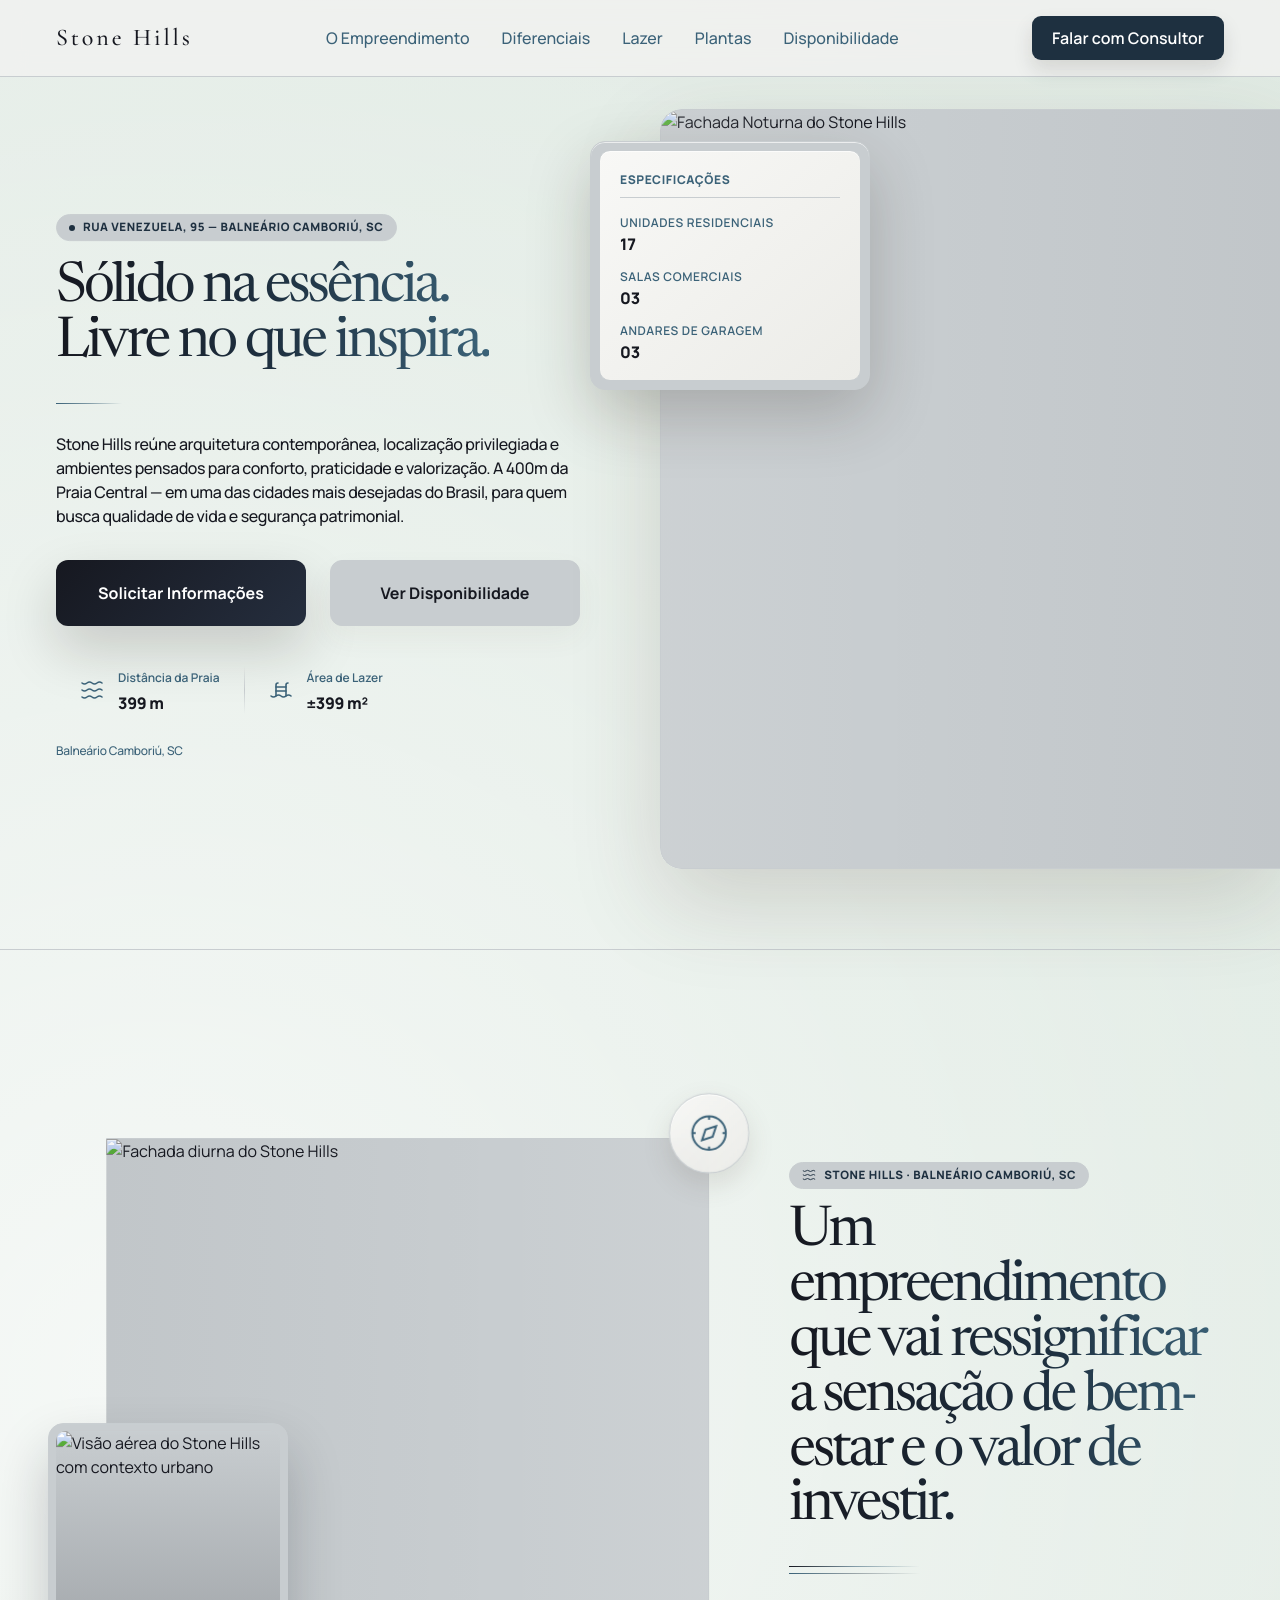
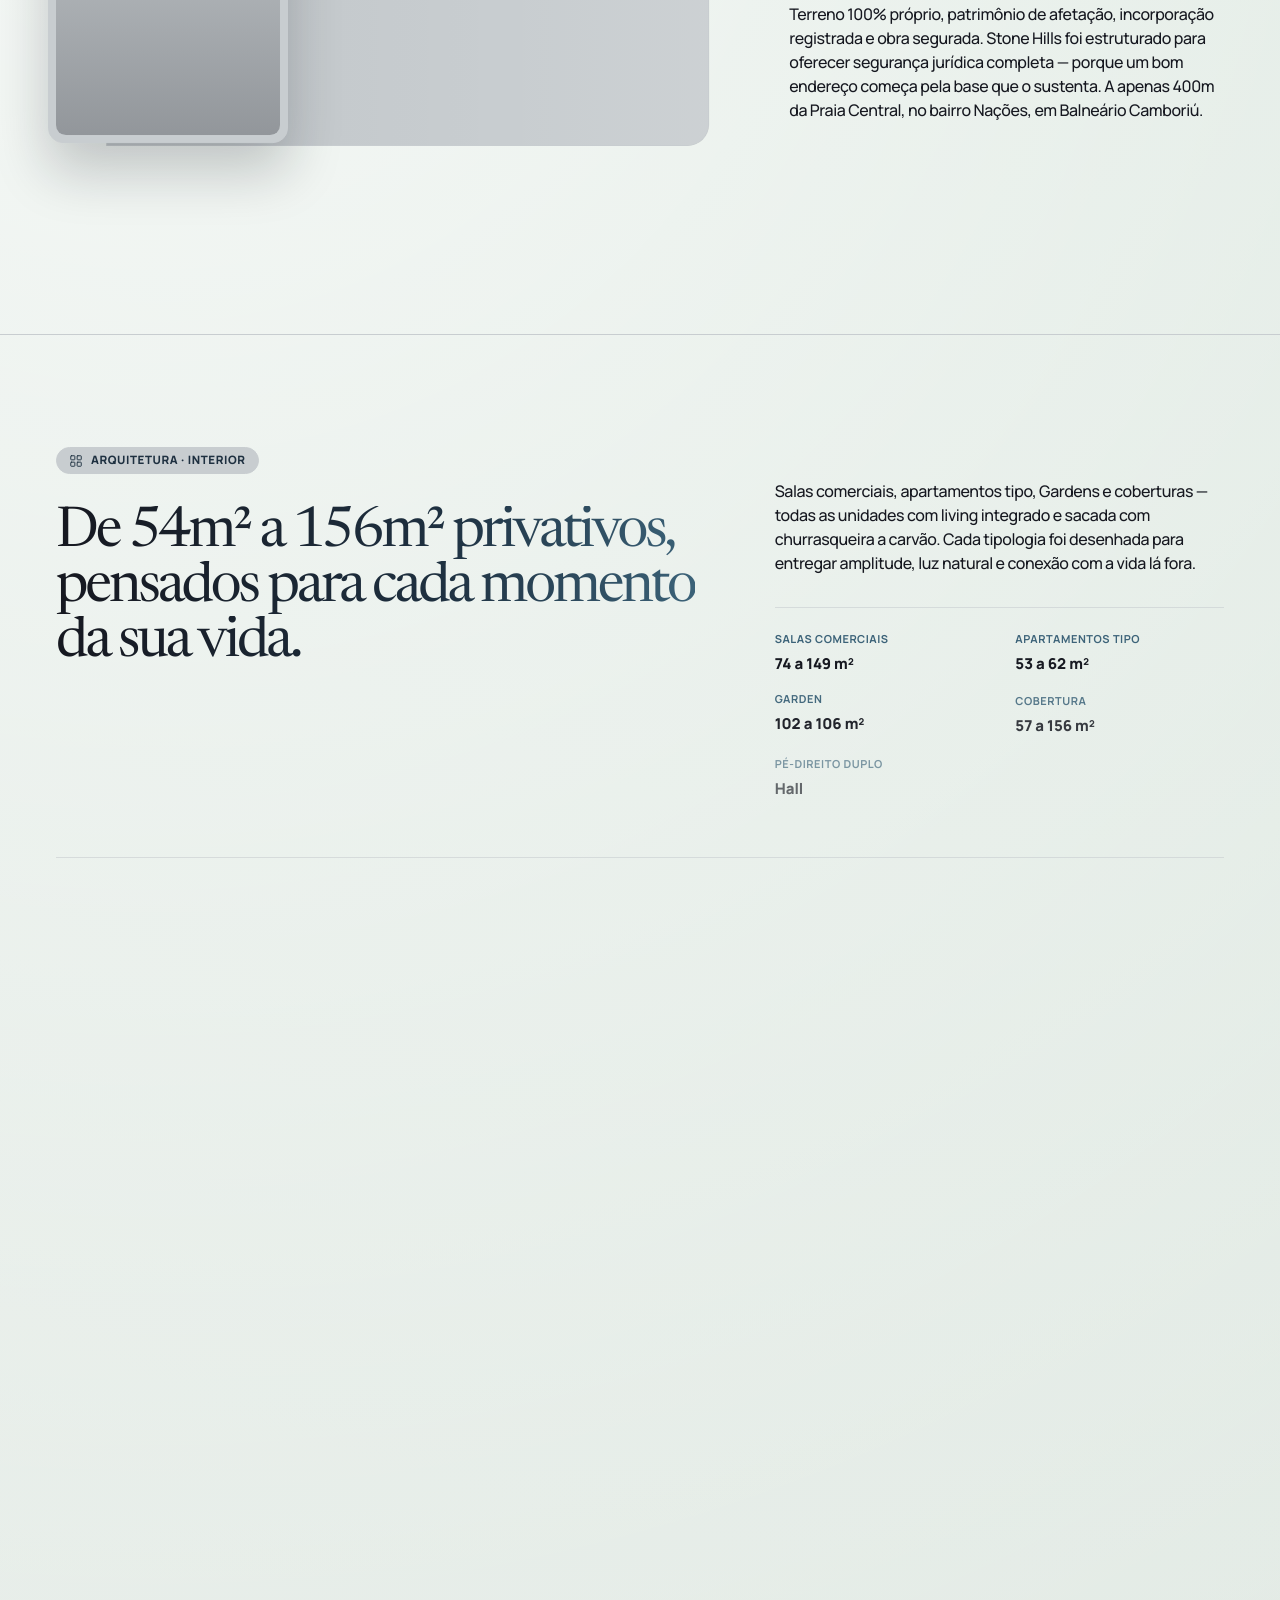
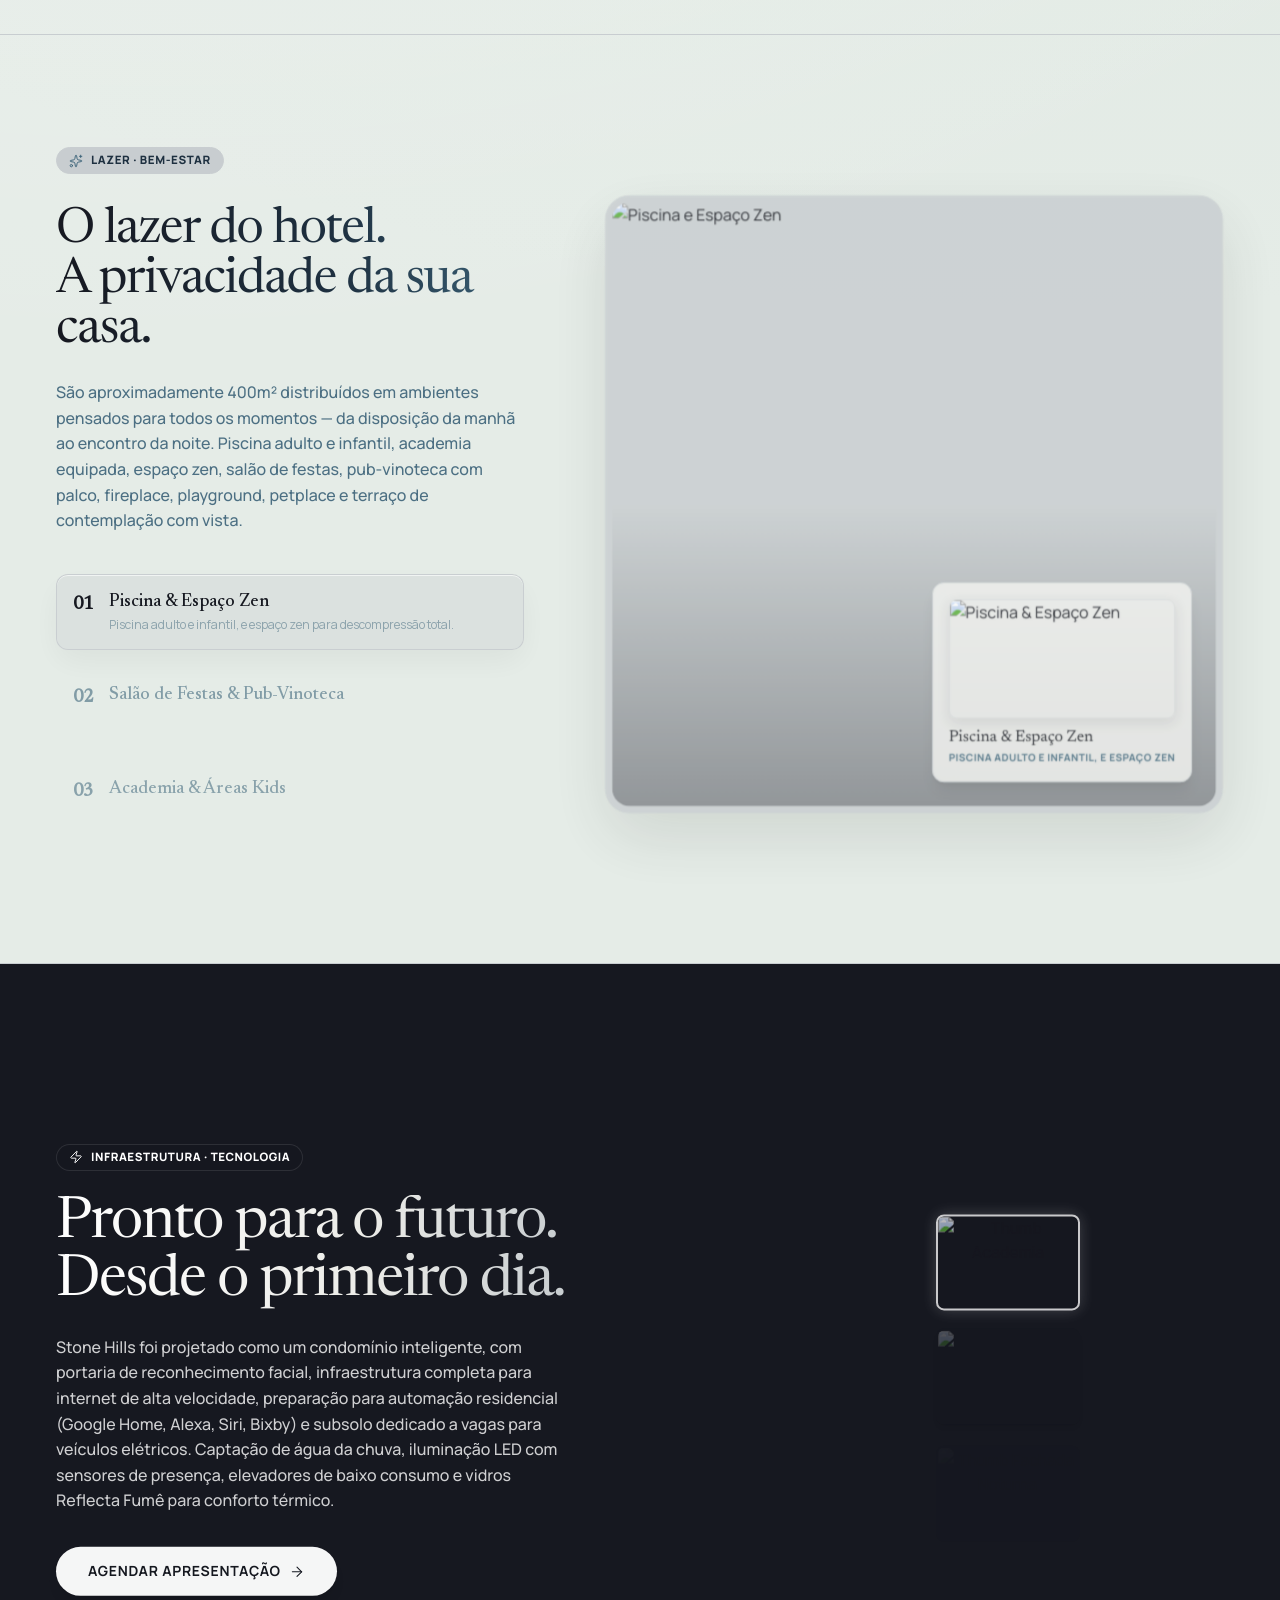
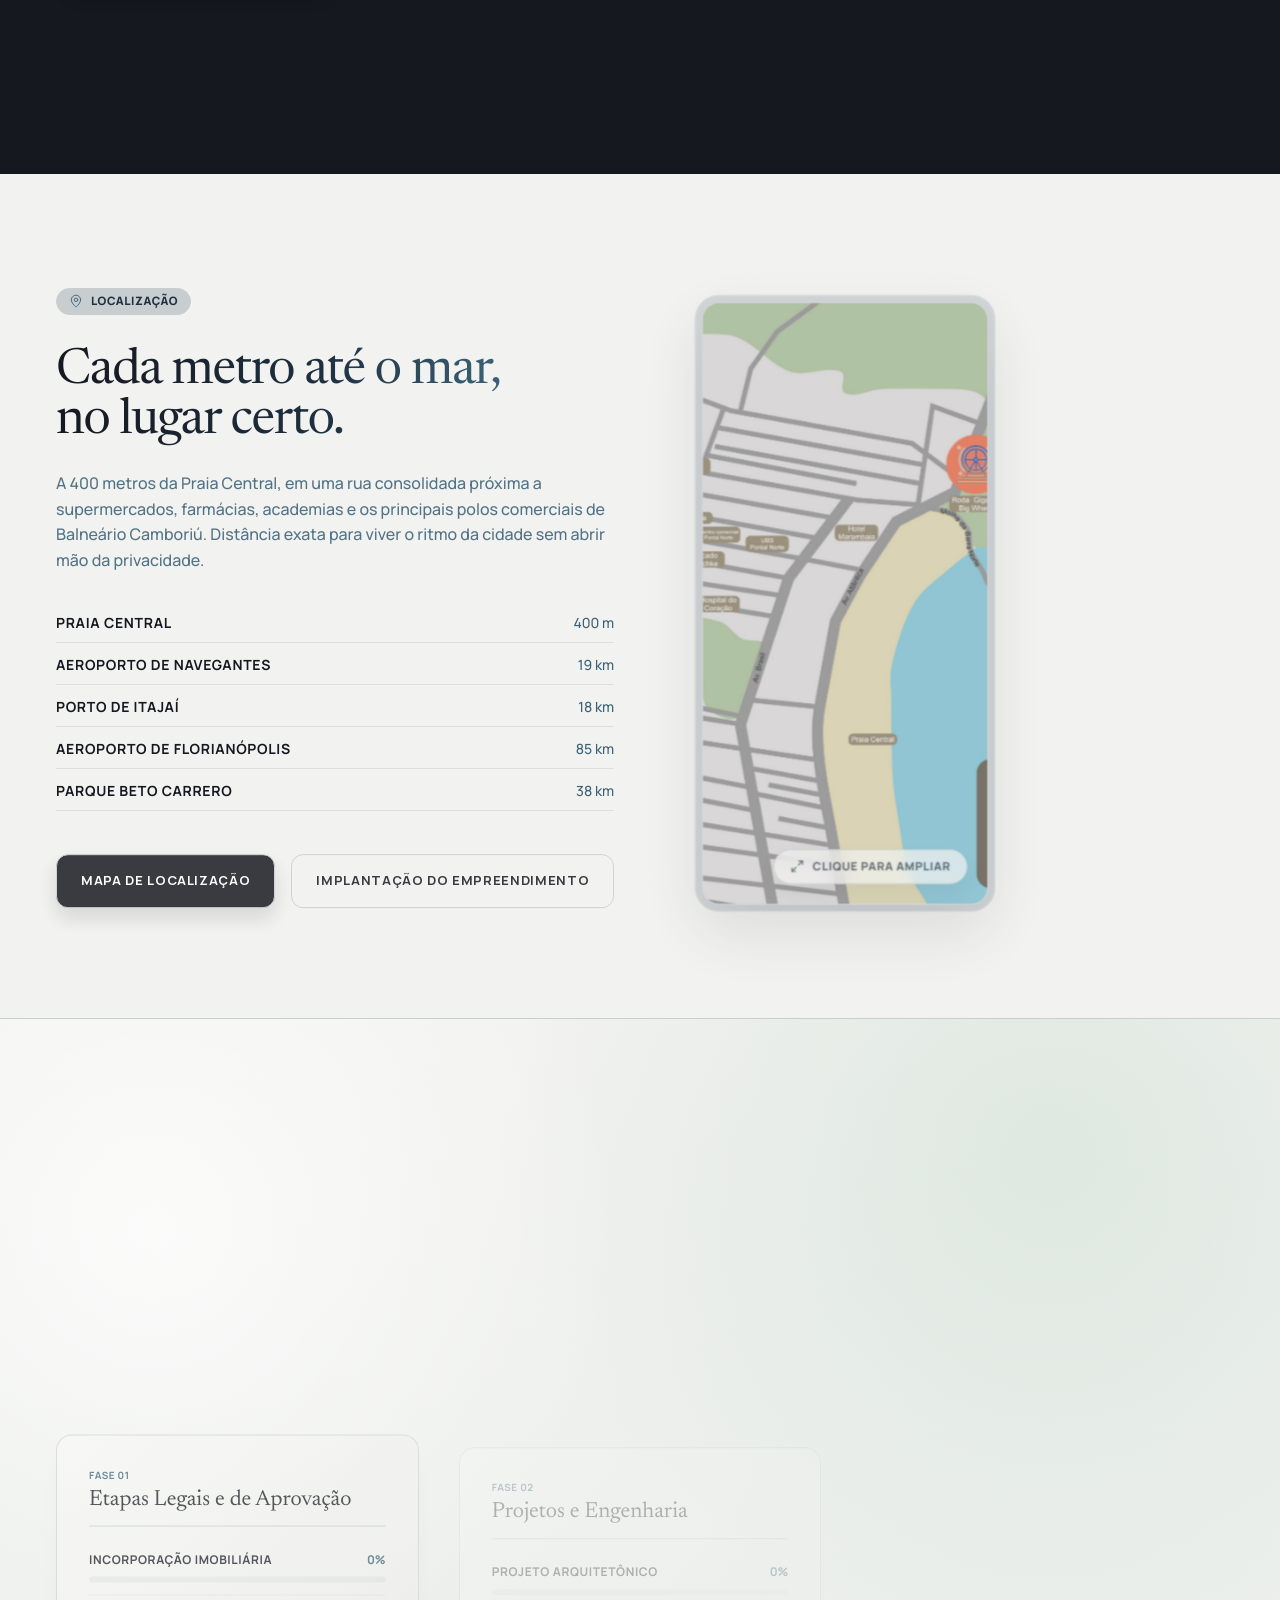
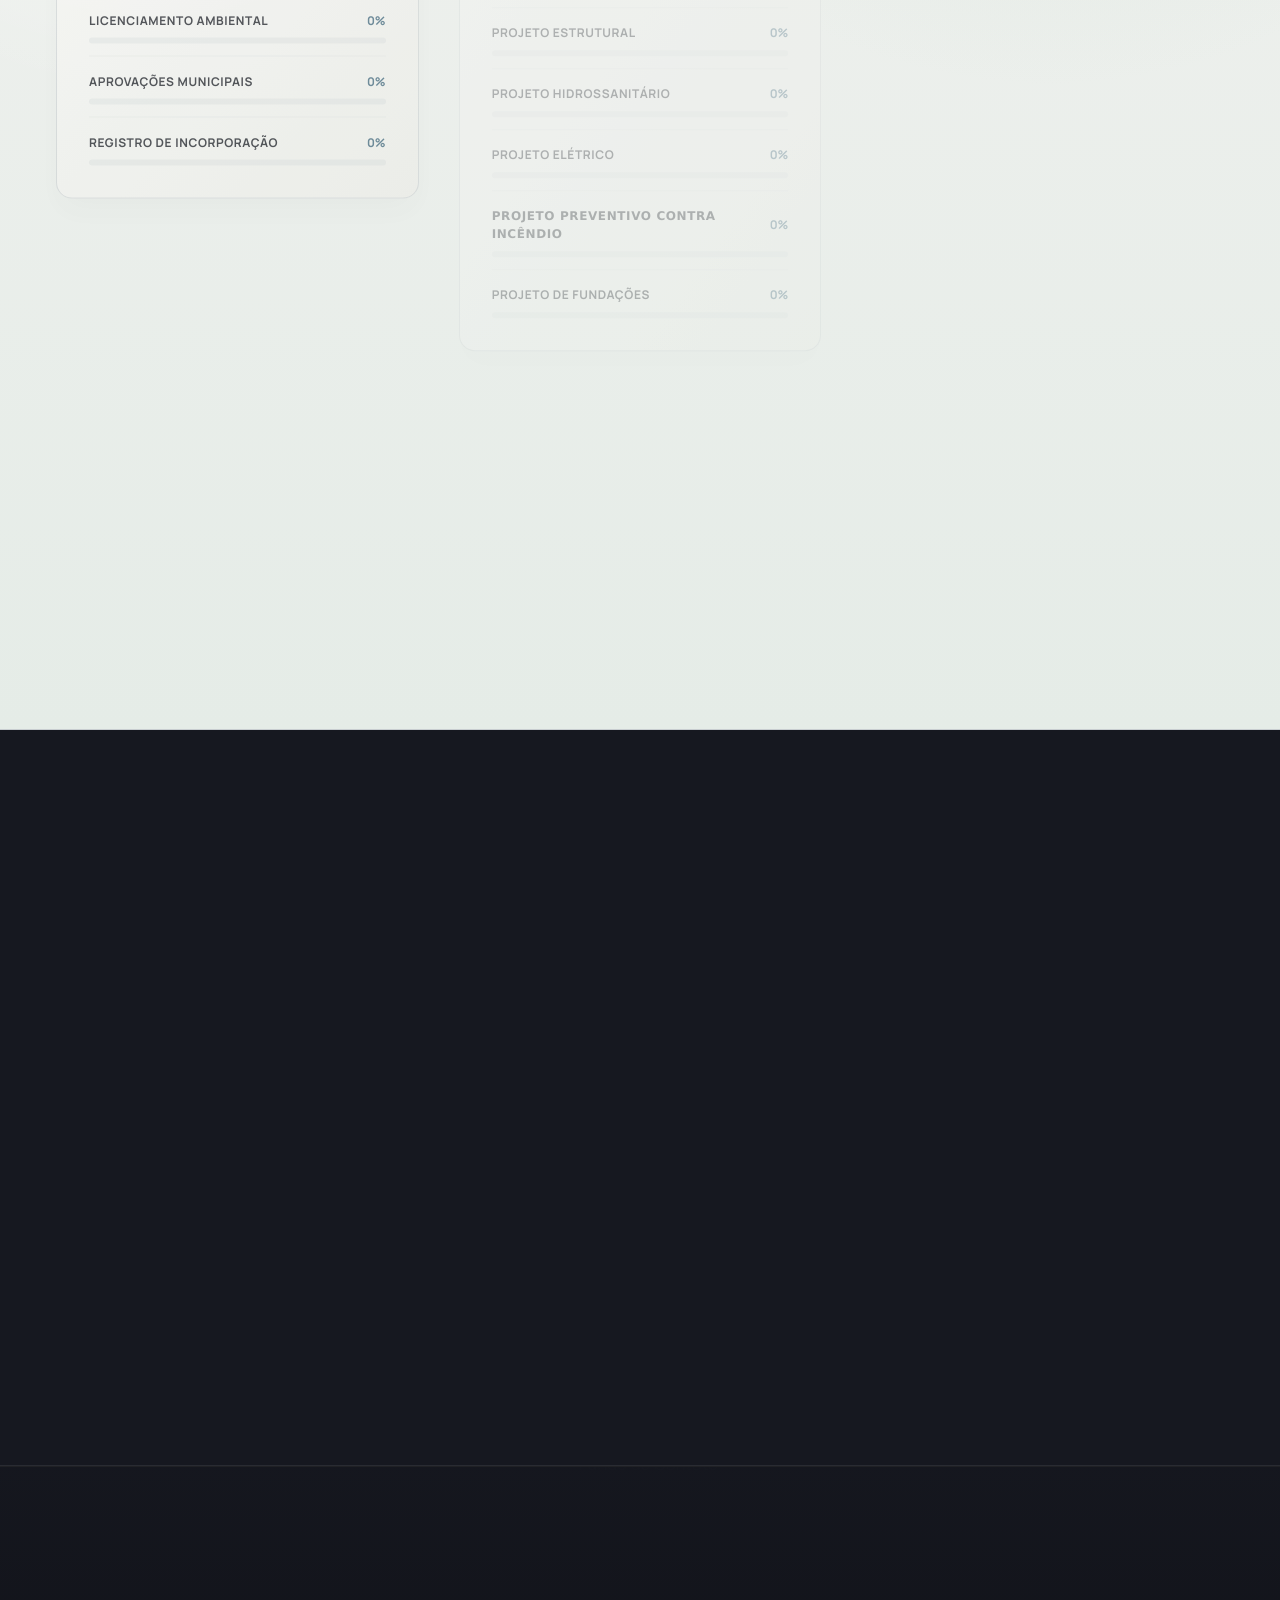
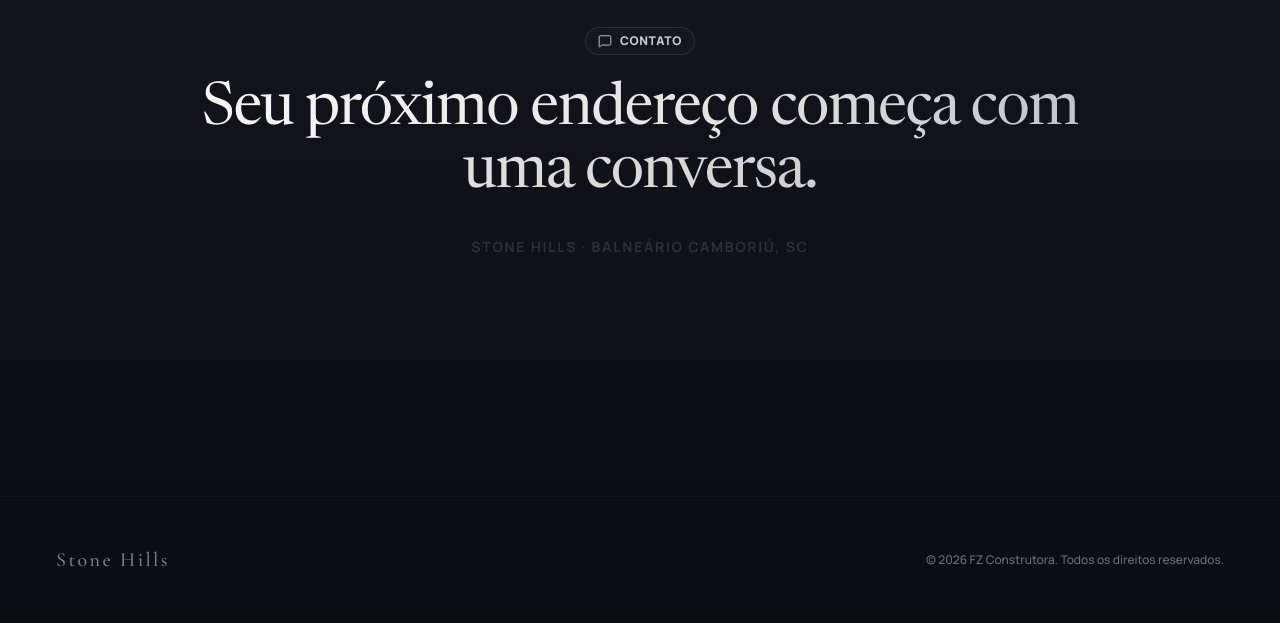
==== commit 2ba4b17d: "configuração de máscaras" ====
--- a/index.html
+++ b/index.html
@@ -6132,6 +6132,32 @@
             }
           });
 
+          // Masks for Email and Phone
+          const phoneInput = document.querySelector('input[name="phone"]');
+          if (phoneInput) {
+            phoneInput.addEventListener('input', (e) => {
+              let v = e.target.value.replace(/\D/g, '');
+              if (v.length > 11) v = v.substring(0, 11);
+              if (v.length > 10) {
+                v = v.replace(/^(\d{2})(\d{5})(\d{4}).*/, '($1) $2-$3');
+              } else if (v.length > 6) {
+                v = v.replace(/^(\d{2})(\d{4})(\d{0,4}).*/, '($1) $2-$3');
+              } else if (v.length > 2) {
+                v = v.replace(/^(\d{2})(\d{0,5})/, '($1) $2');
+              } else if (v.length > 0) {
+                v = v.replace(/^(\d*)/, '($1');
+              }
+              e.target.value = v;
+            });
+          }
+
+          const emailInput = document.querySelector('input[name="email"]');
+          if (emailInput) {
+            emailInput.addEventListener('input', (e) => {
+              e.target.value = e.target.value.replace(/\s+/g, '').toLowerCase();
+            });
+          }
+
           // Form submission success handling
           if (contatoForm) {
             contatoForm.addEventListener('submit', (e) => {
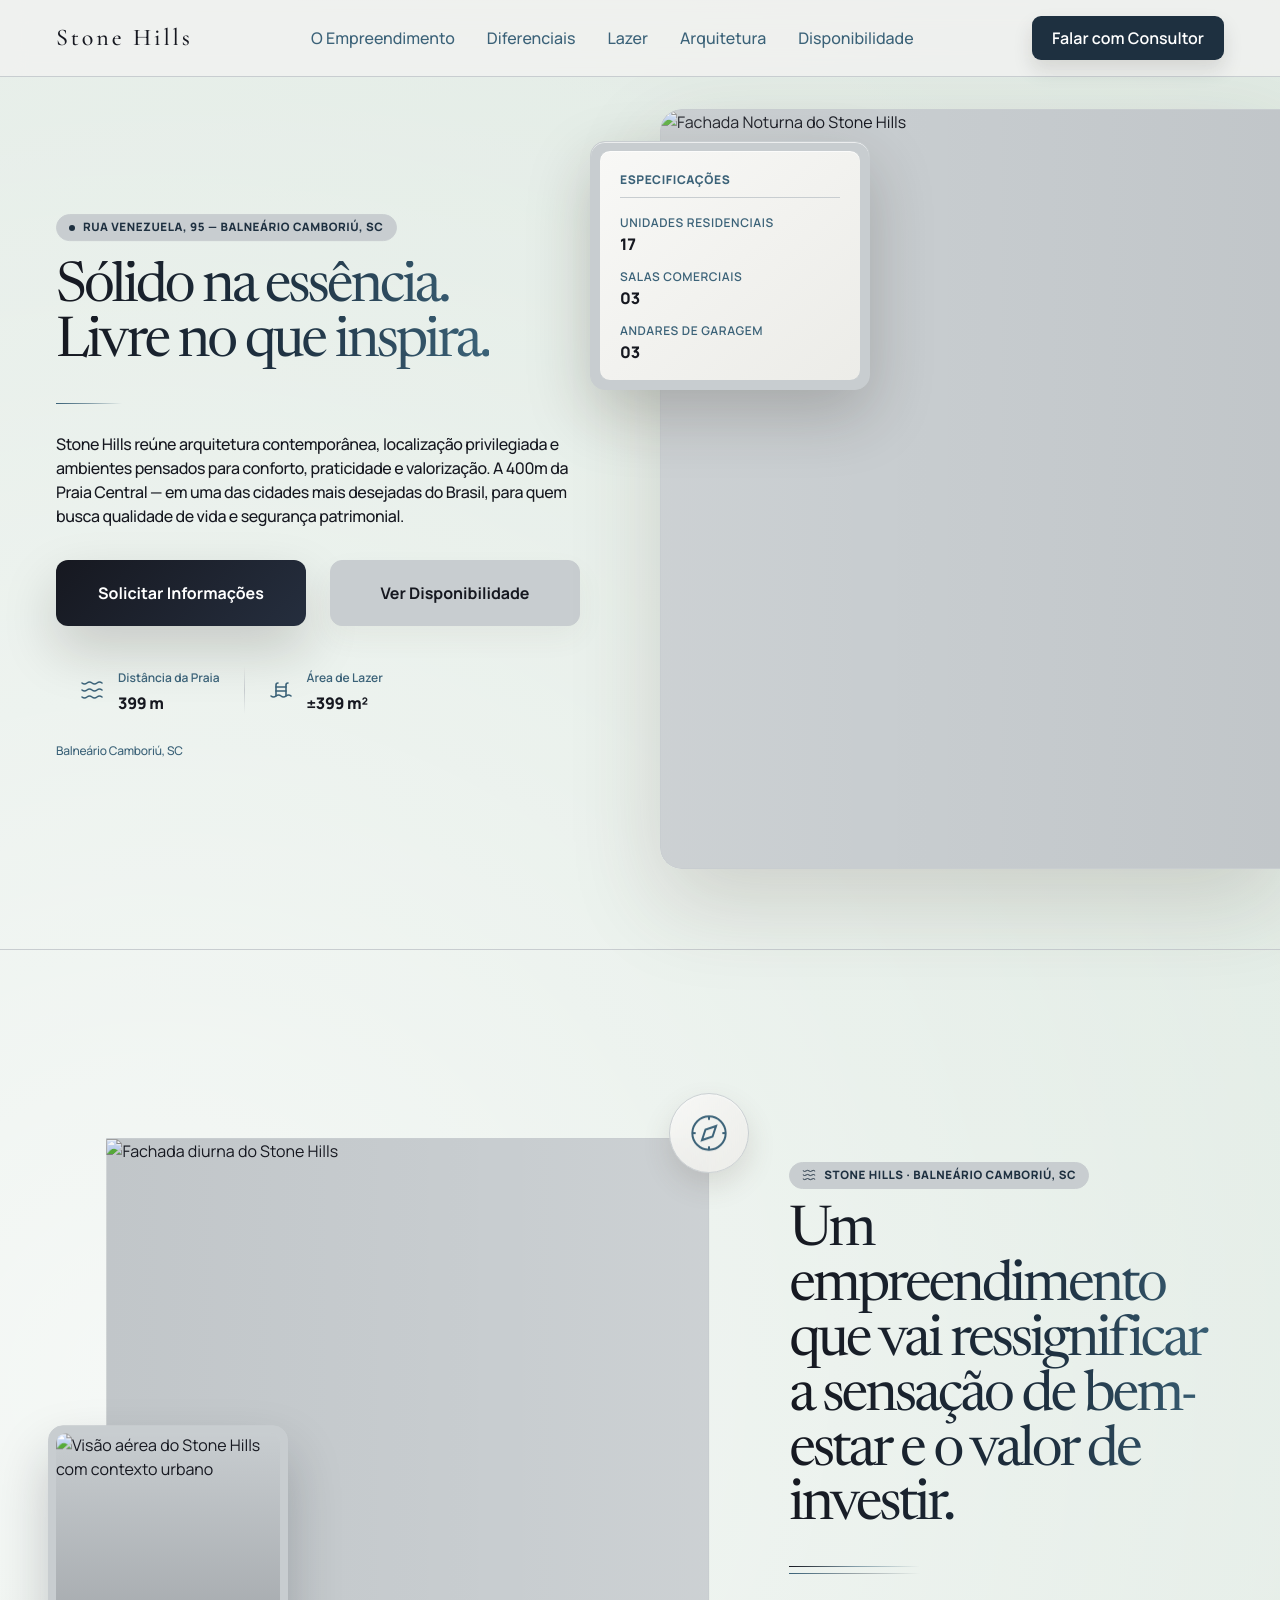
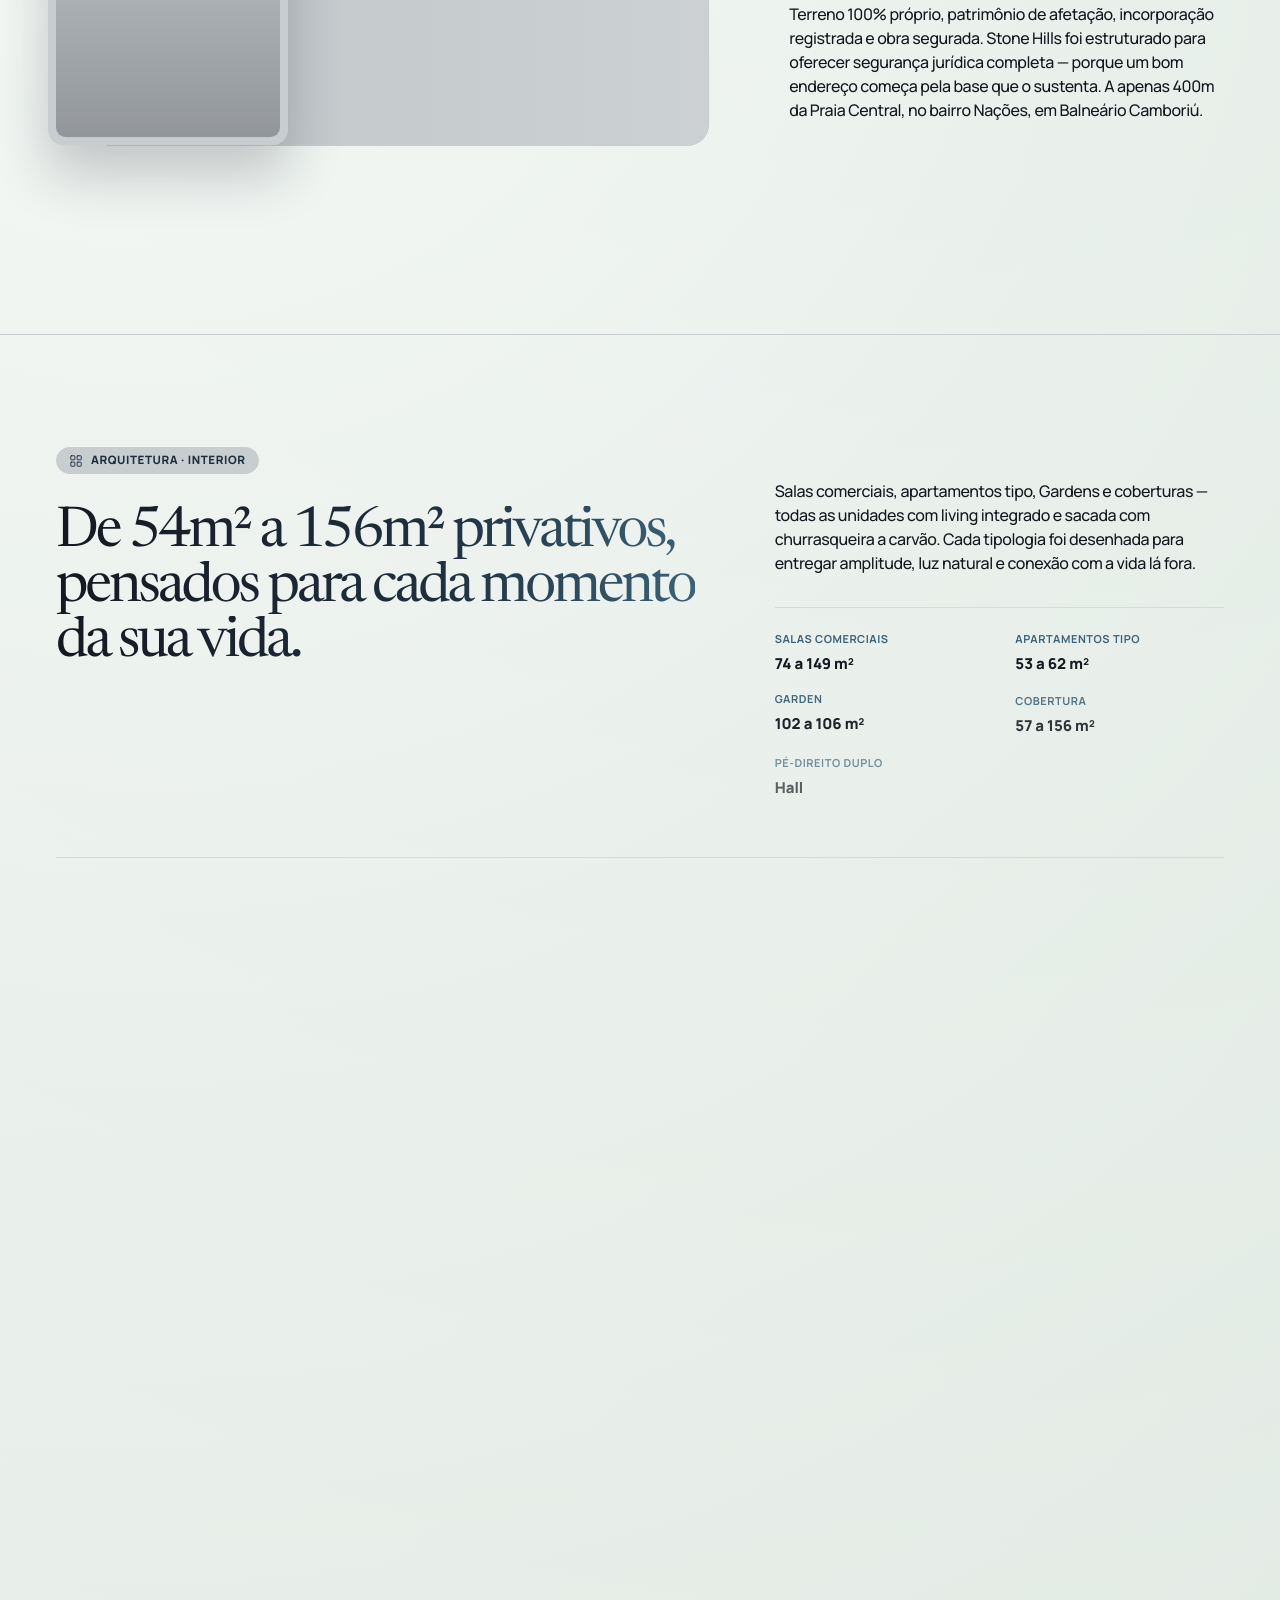
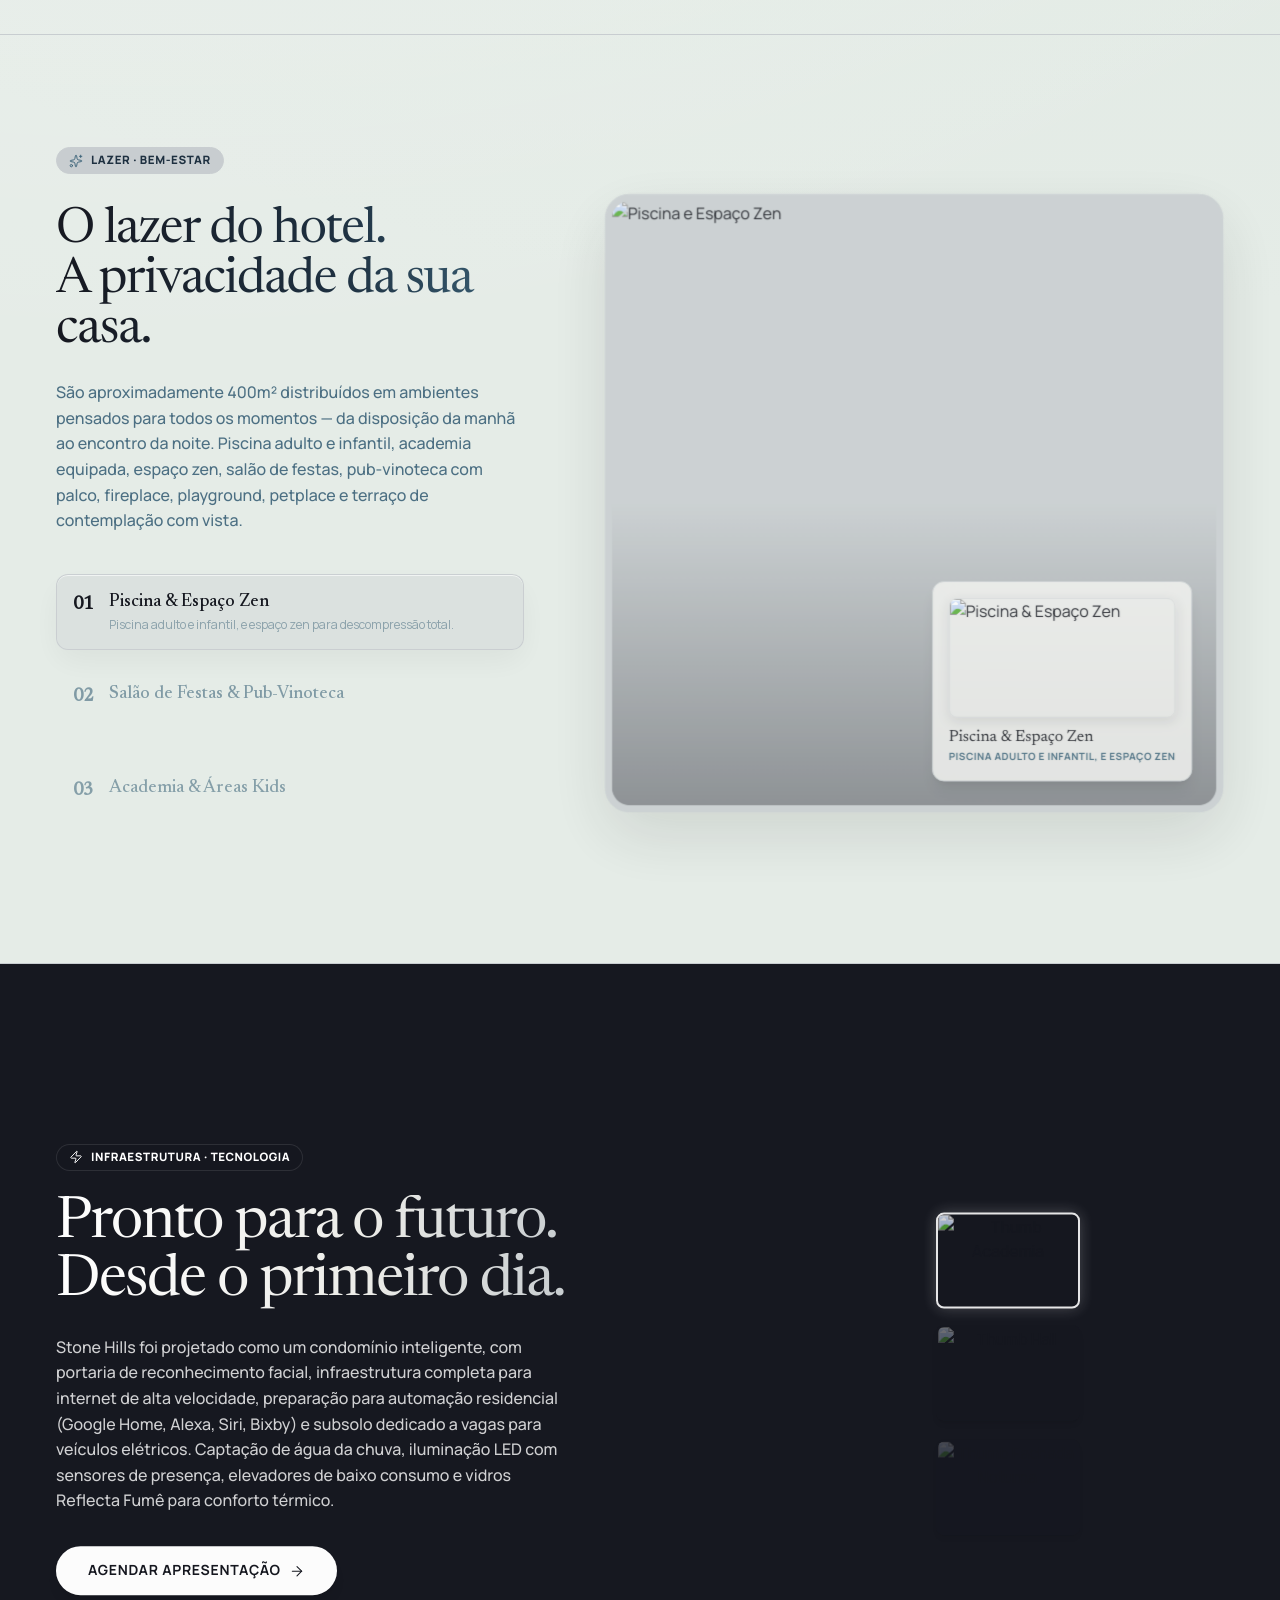
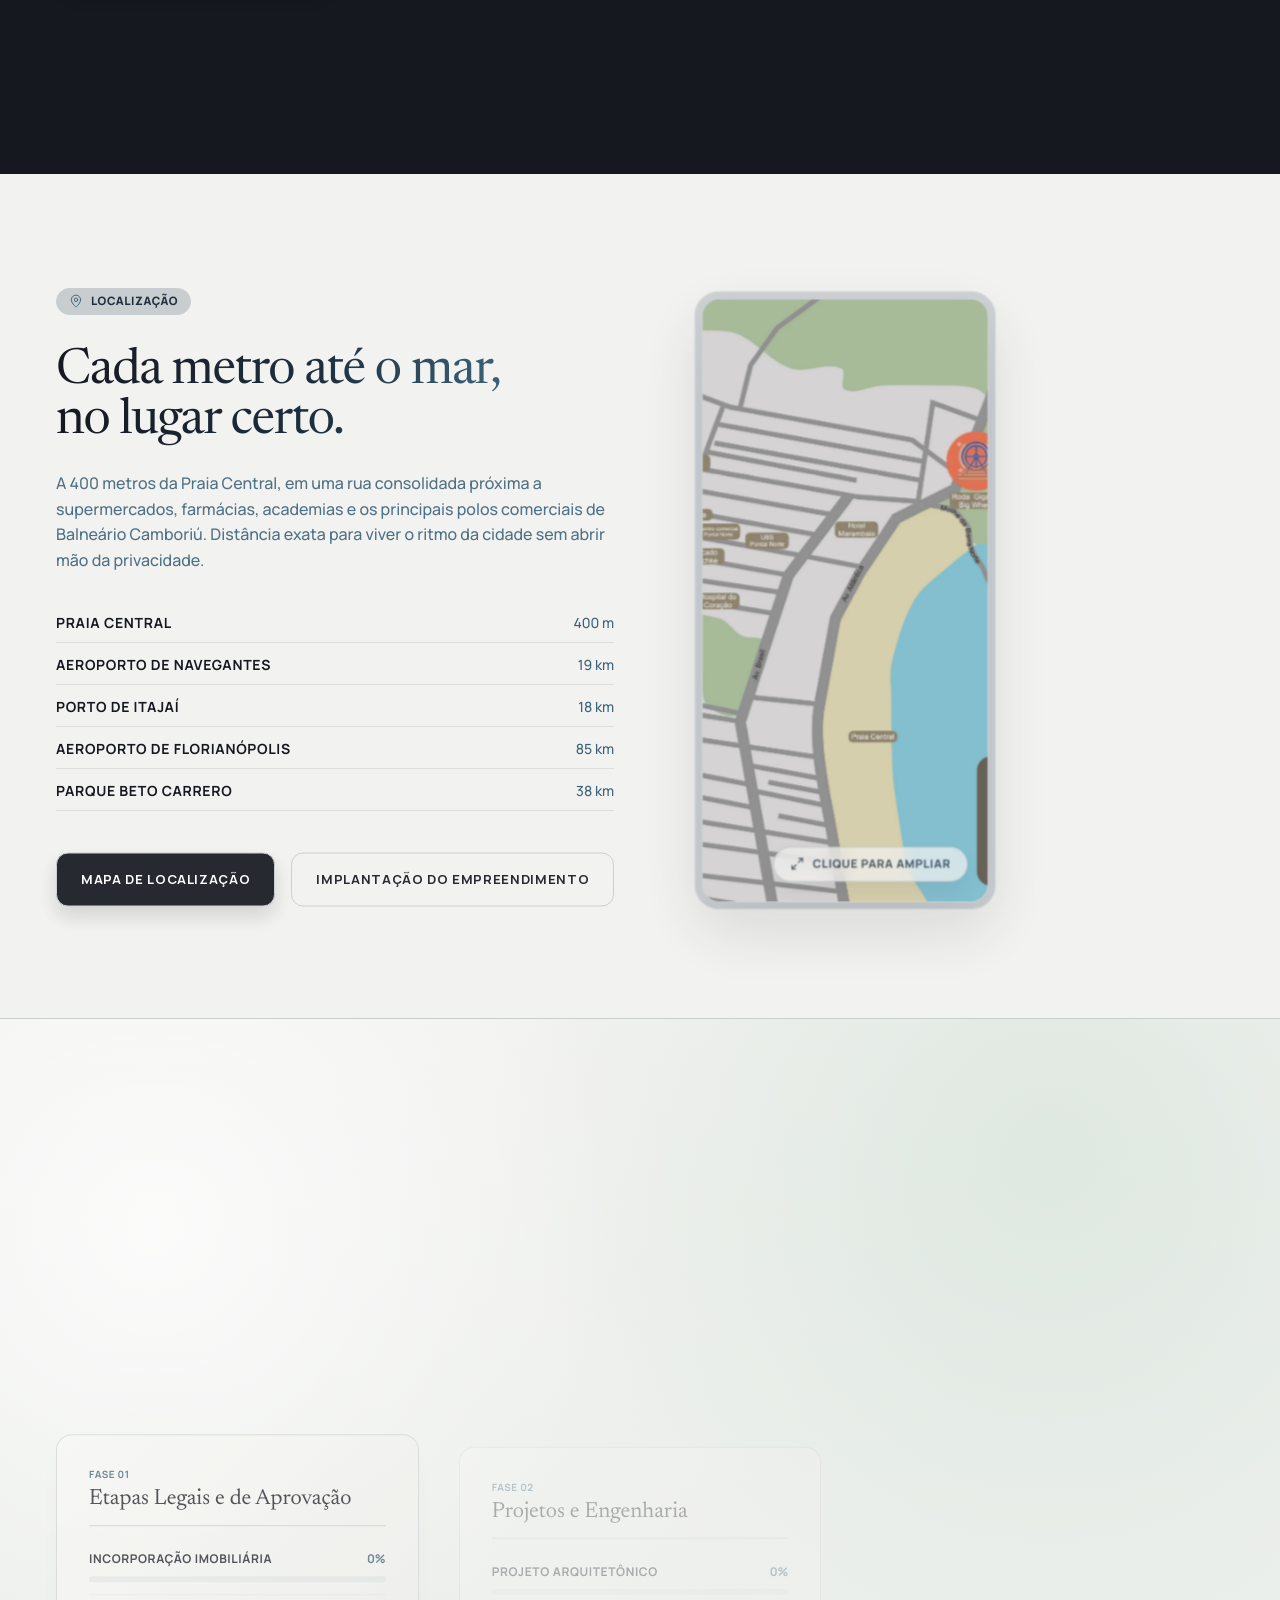
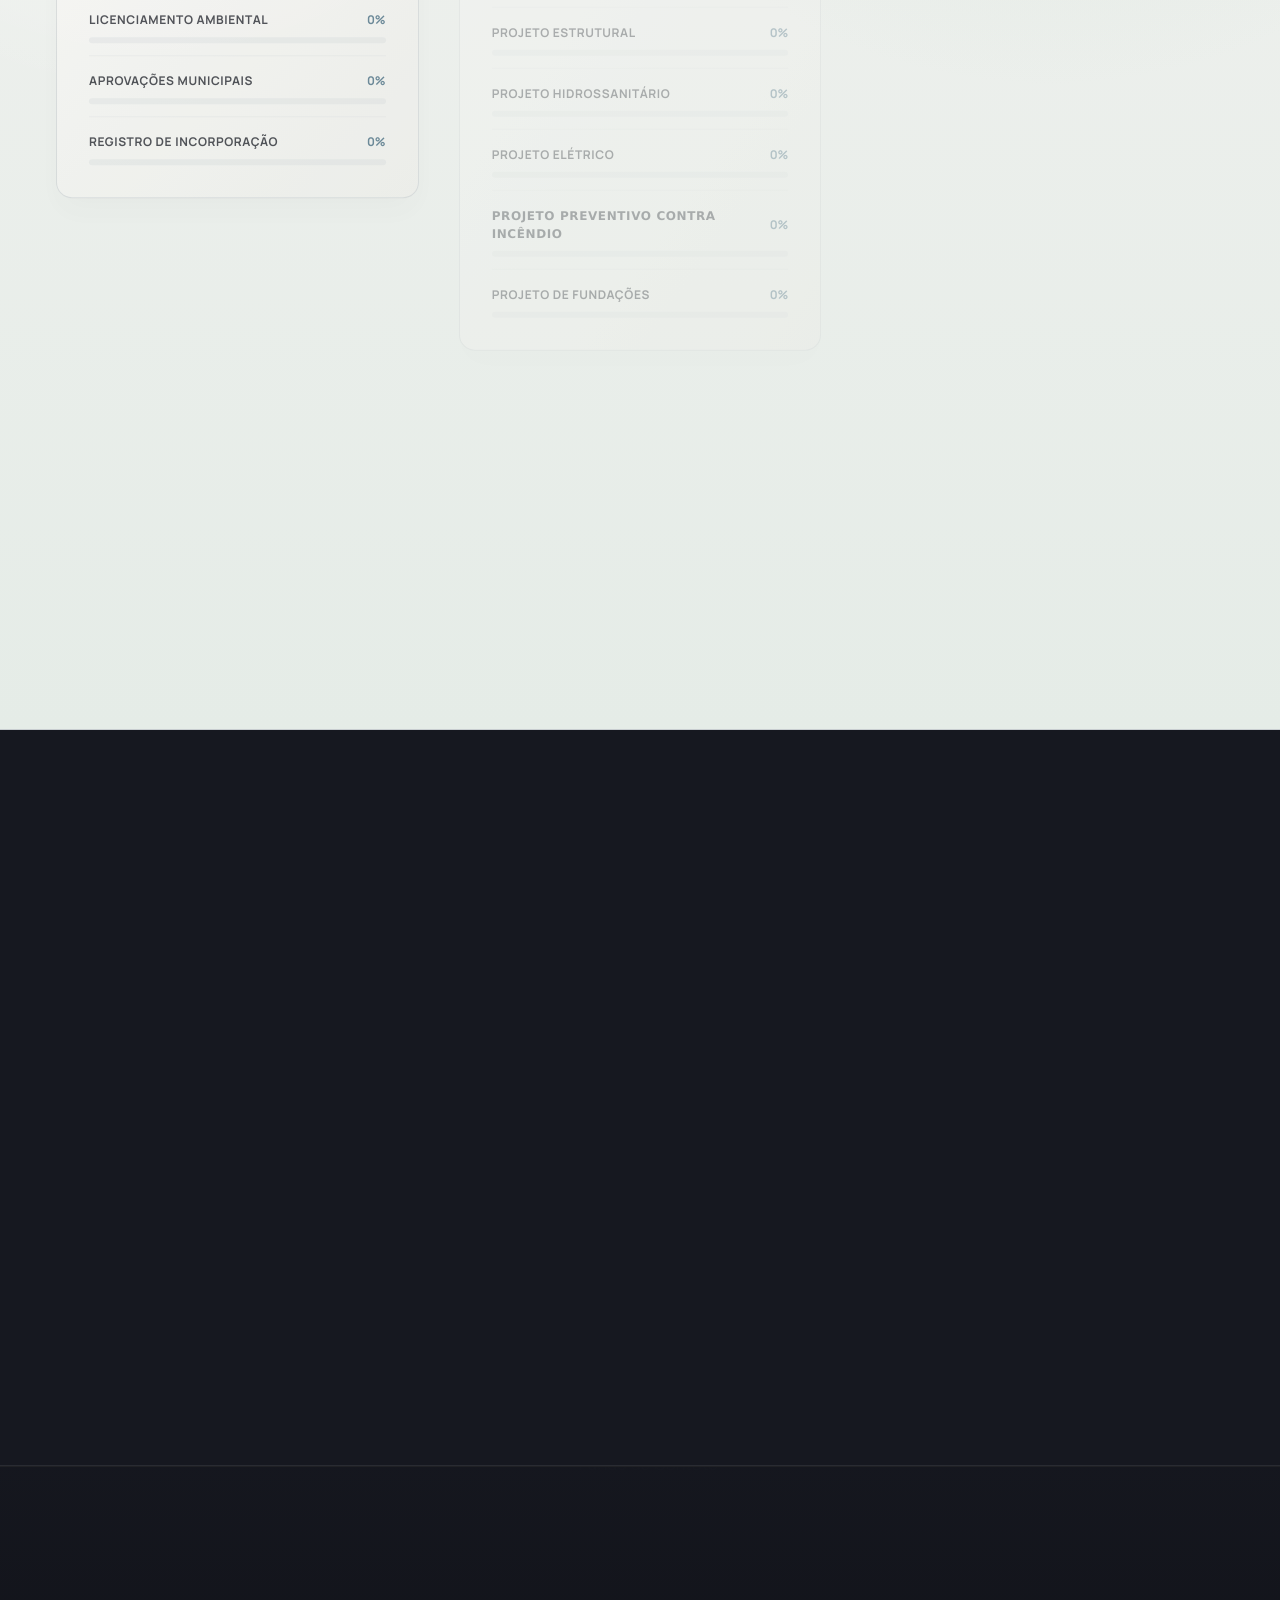
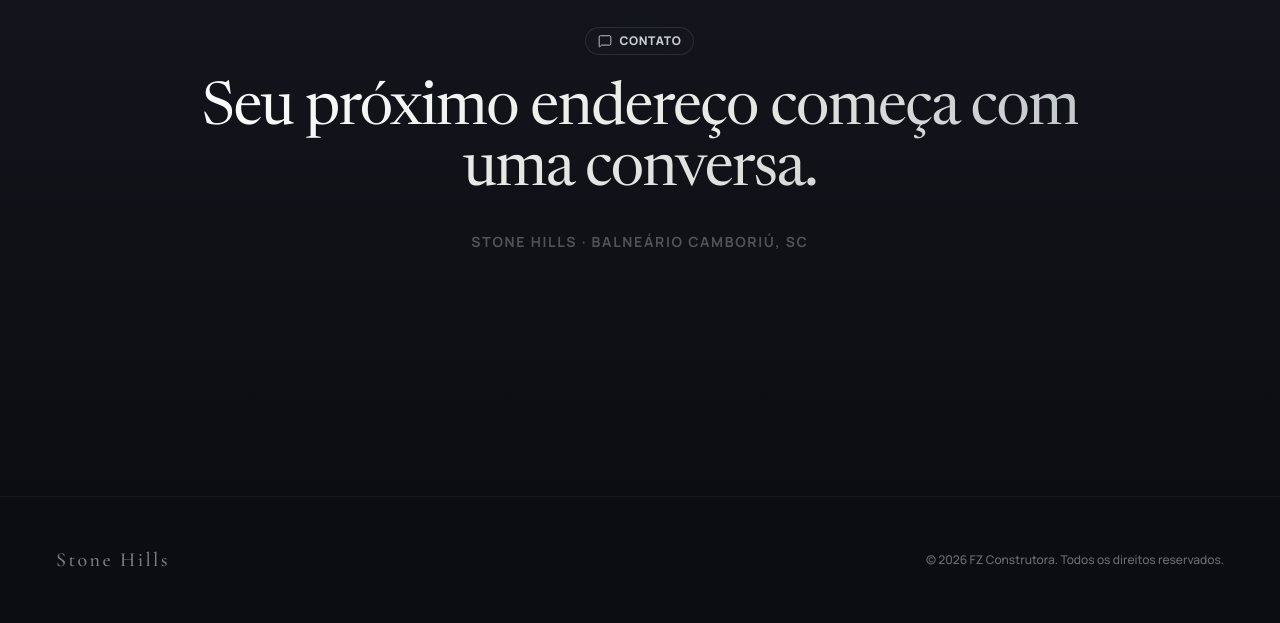
==== commit d1947aeb: "alteração no cabeçalho" ====
--- a/index.html
+++ b/index.html
@@ -3666,7 +3666,7 @@
         <a class="transition hover:text-[#161820]" href="#concept">O Empreendimento</a>
         <a class="transition hover:text-[#161820]" href="#hangar">Diferenciais</a>
         <a class="transition hover:text-[#161820]" href="#lazer">Lazer</a>
-        <a class="transition hover:text-[#161820]" href="#exclusividade">Plantas</a>
+        <a class="transition hover:text-[#161820]" href="#exclusividade">Arquitetura</a>
         <a class="transition hover:text-[#161820]" href="#disponibilidade">Disponibilidade</a>
       </div>
       <div class="hidden lg:block">
@@ -3691,7 +3691,7 @@
         <a class="mobile-menu-link transition hover:text-[#161820]" href="#concept">O Empreendimento</a>
         <a class="mobile-menu-link transition hover:text-[#161820]" href="#hangar">Diferenciais</a>
         <a class="mobile-menu-link transition hover:text-[#161820]" href="#lazer">Lazer</a>
-        <a class="mobile-menu-link transition hover:text-[#161820]" href="#exclusividade">Plantas</a>
+        <a class="mobile-menu-link transition hover:text-[#161820]" href="#exclusividade">Arquitetura</a>
         <a class="mobile-menu-link transition hover:text-[#161820]" href="#disponibilidade">Disponibilidade</a>
       </div>
       <div class="flex flex-col">
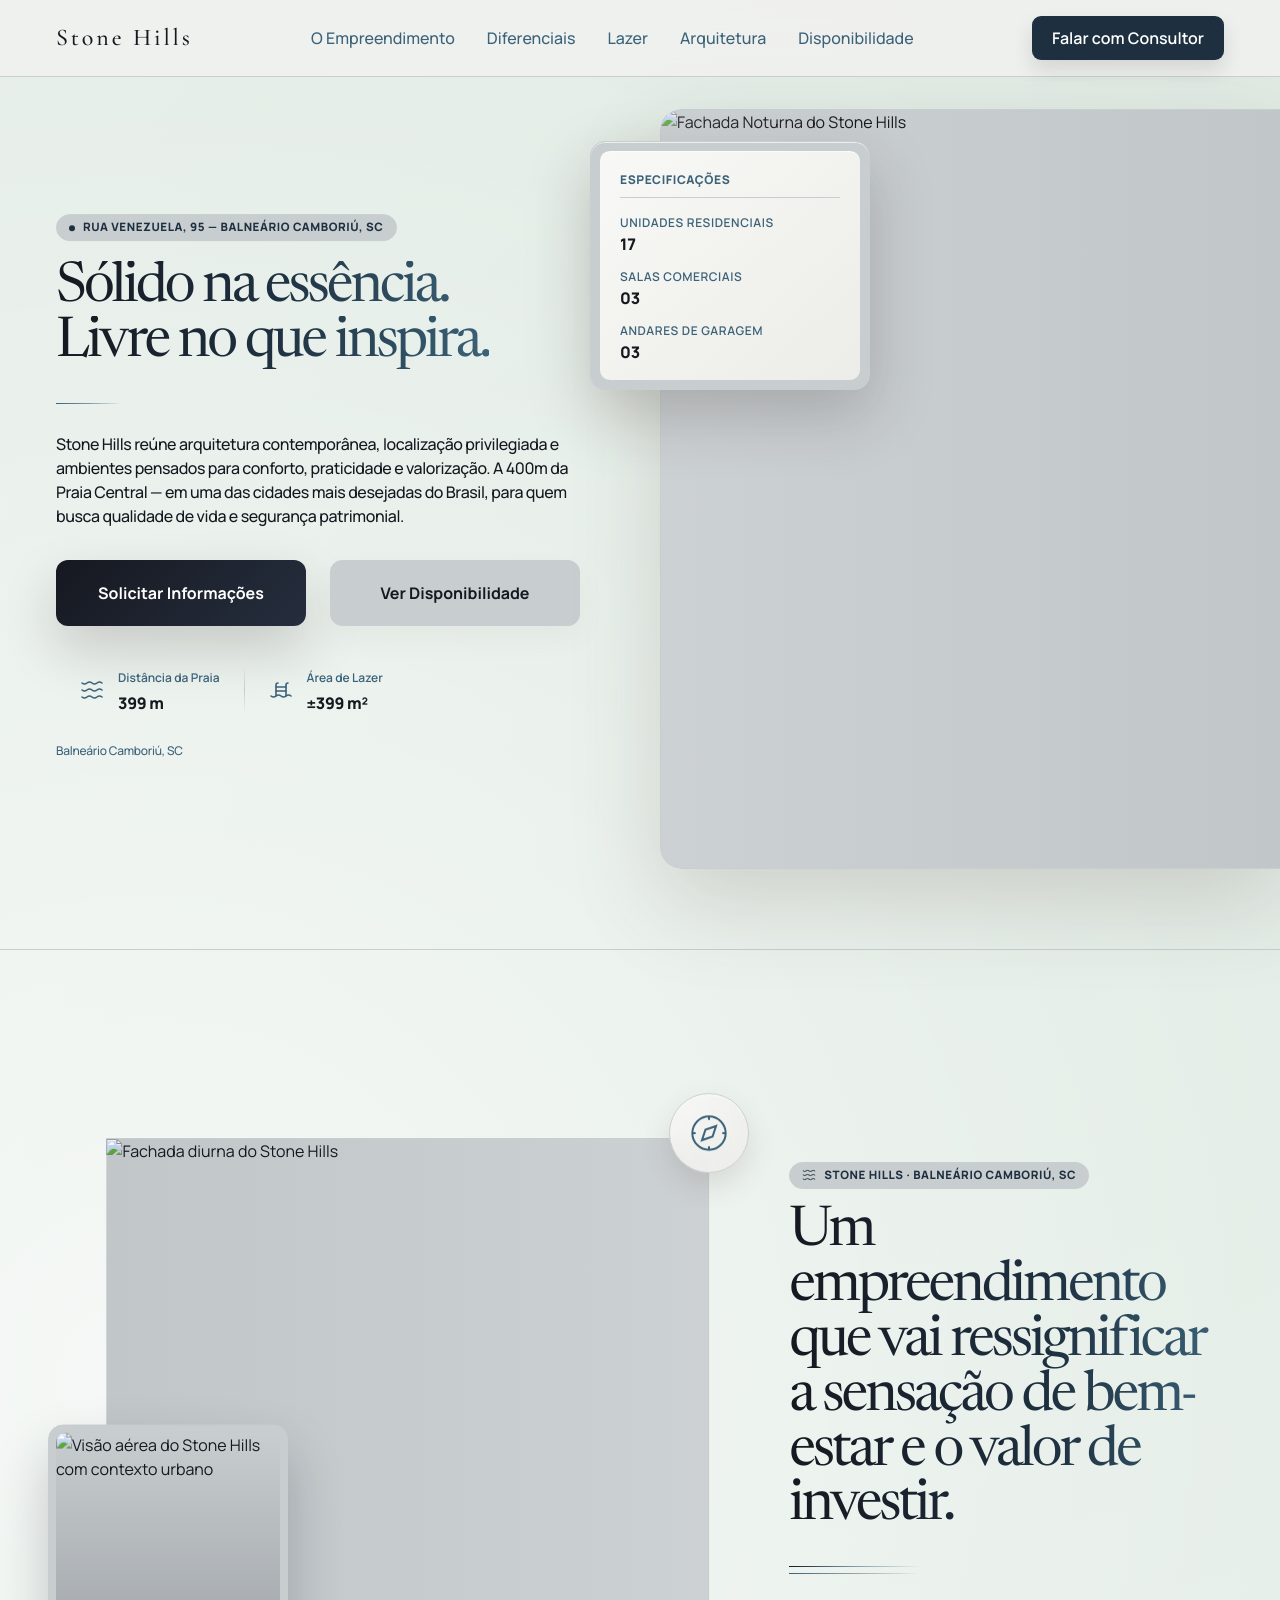
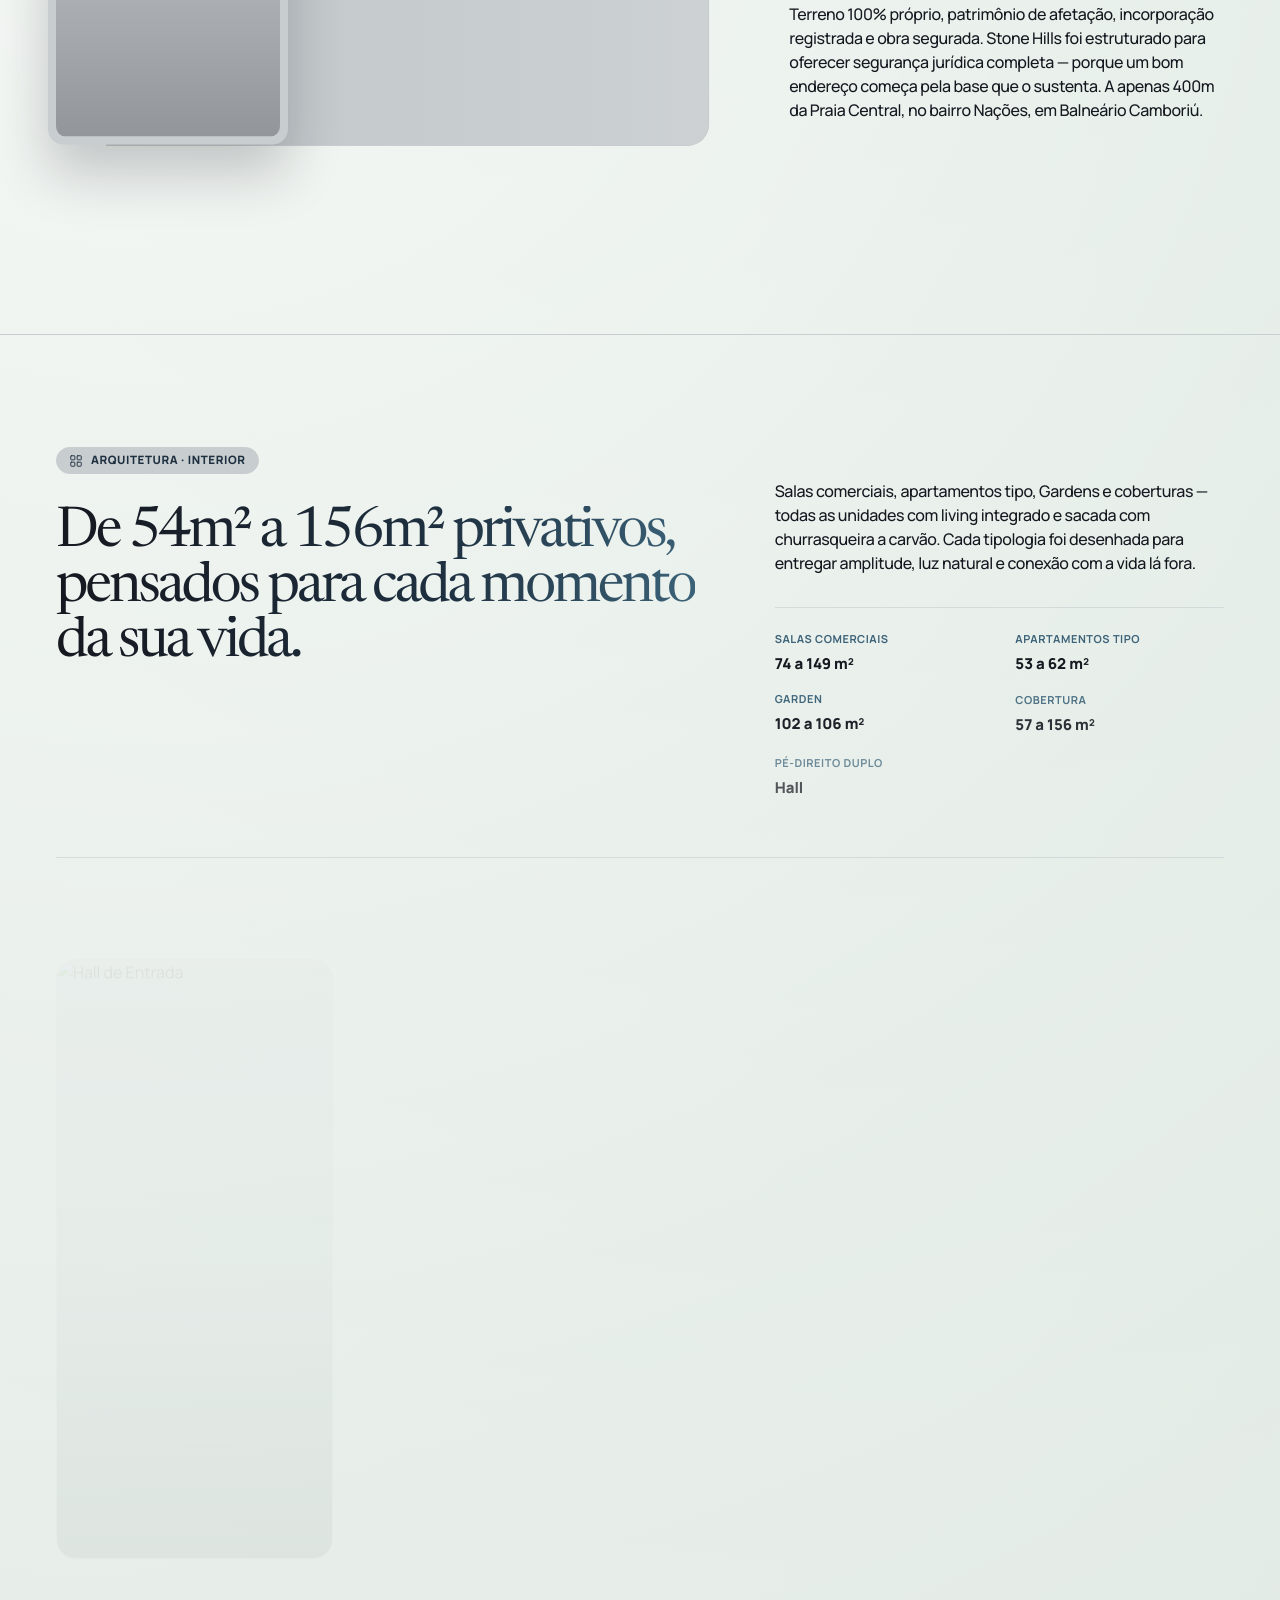
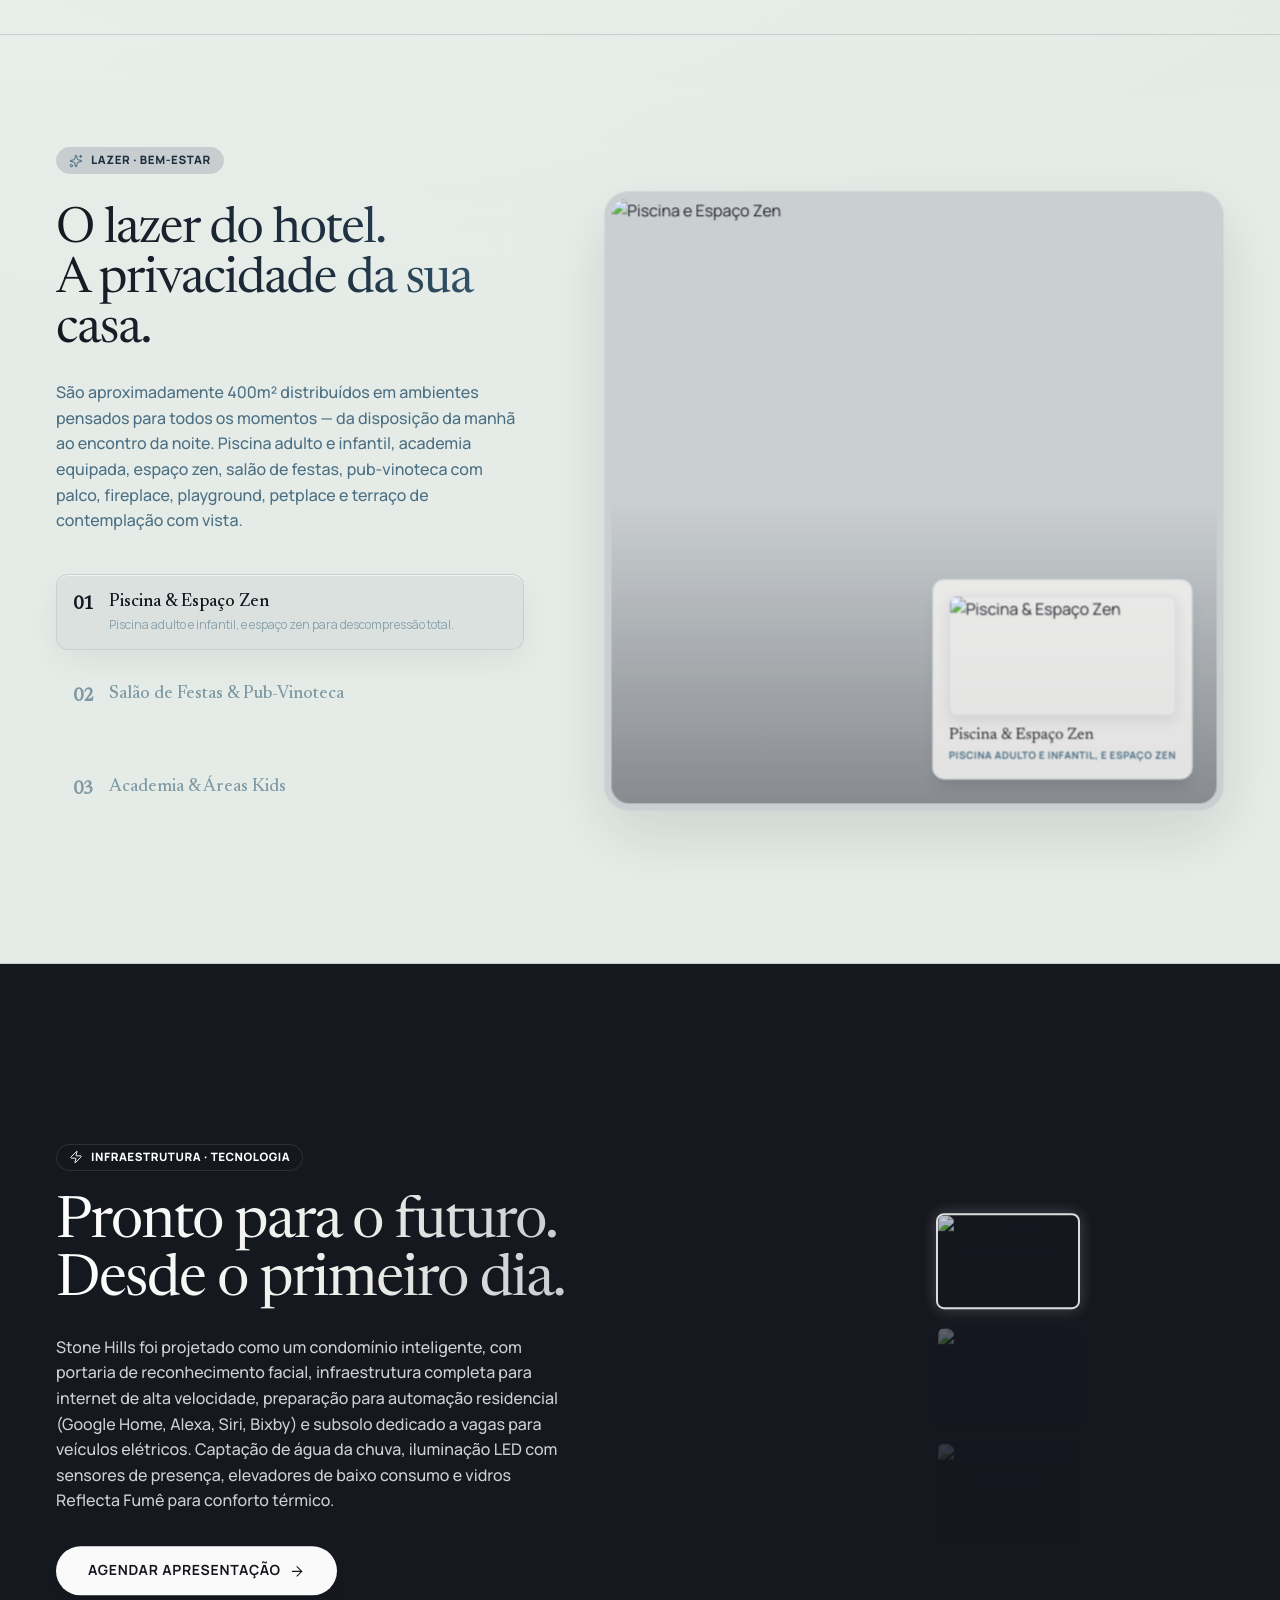
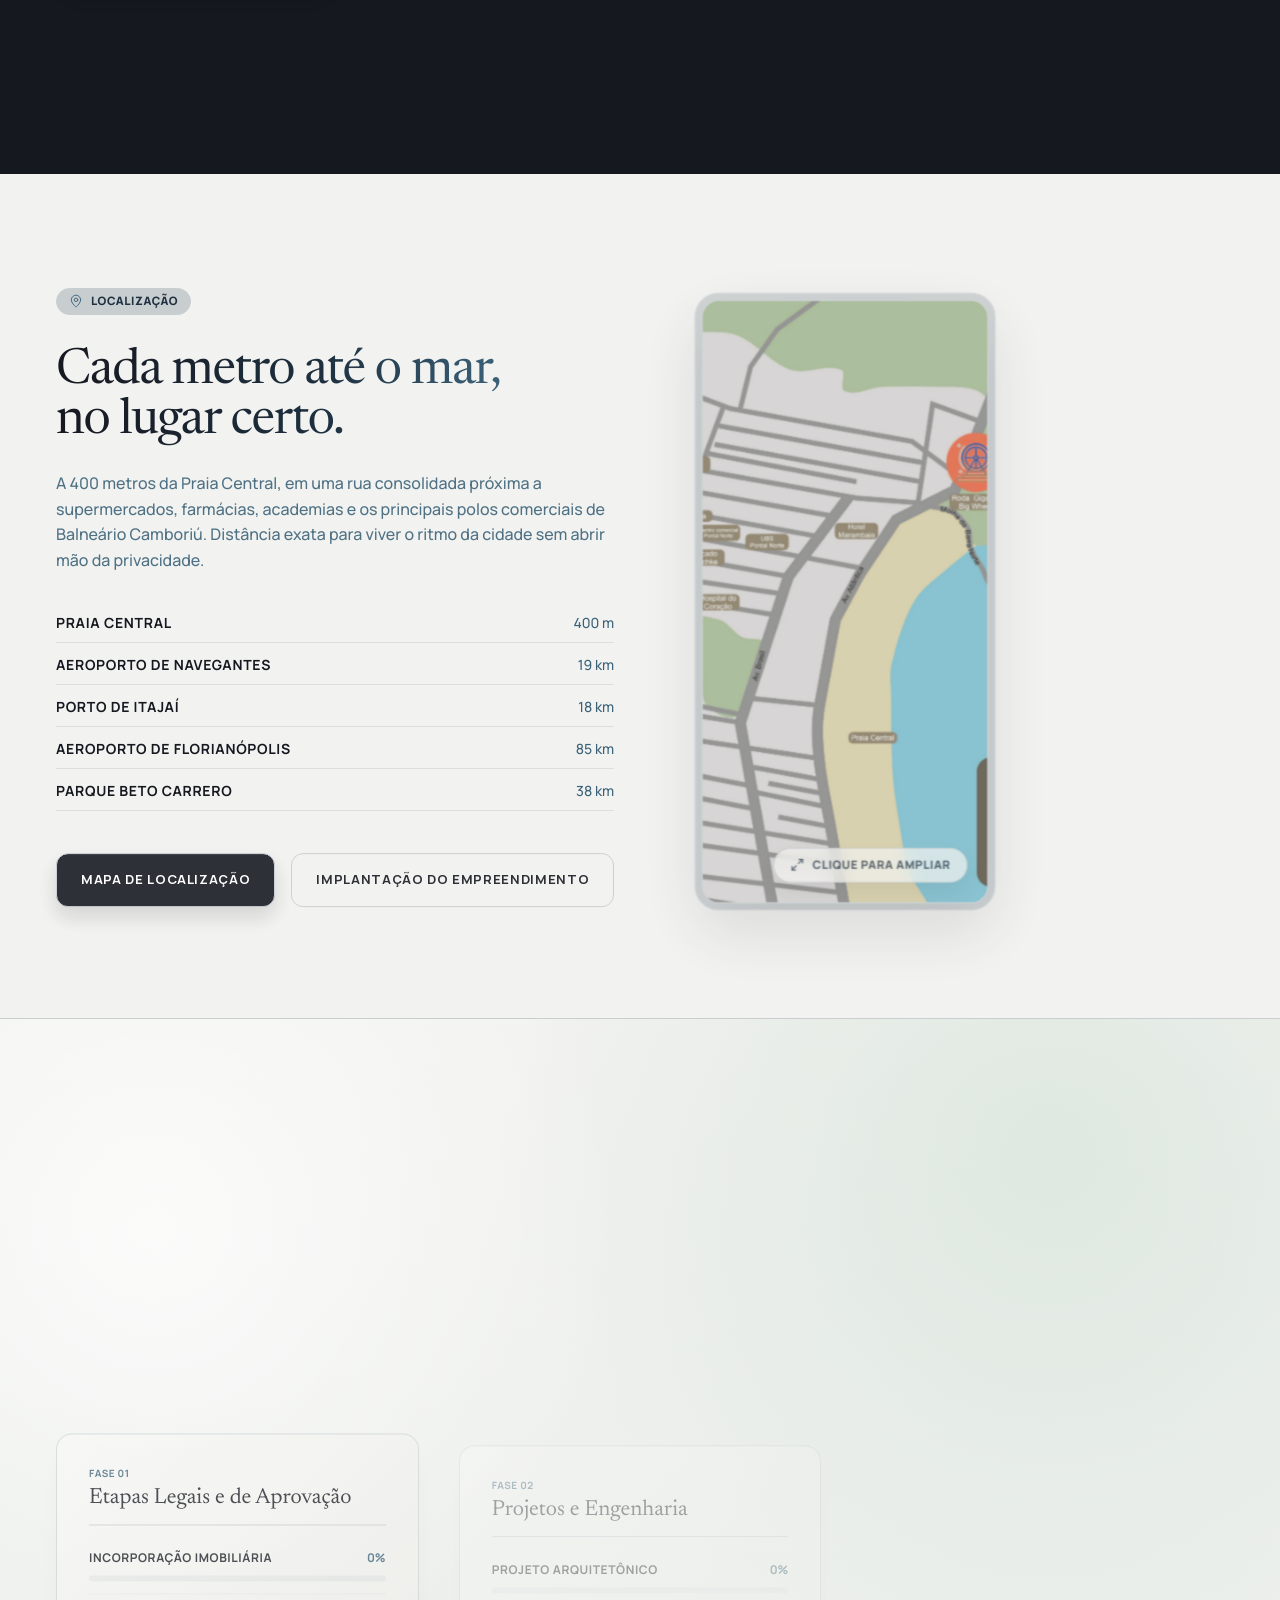
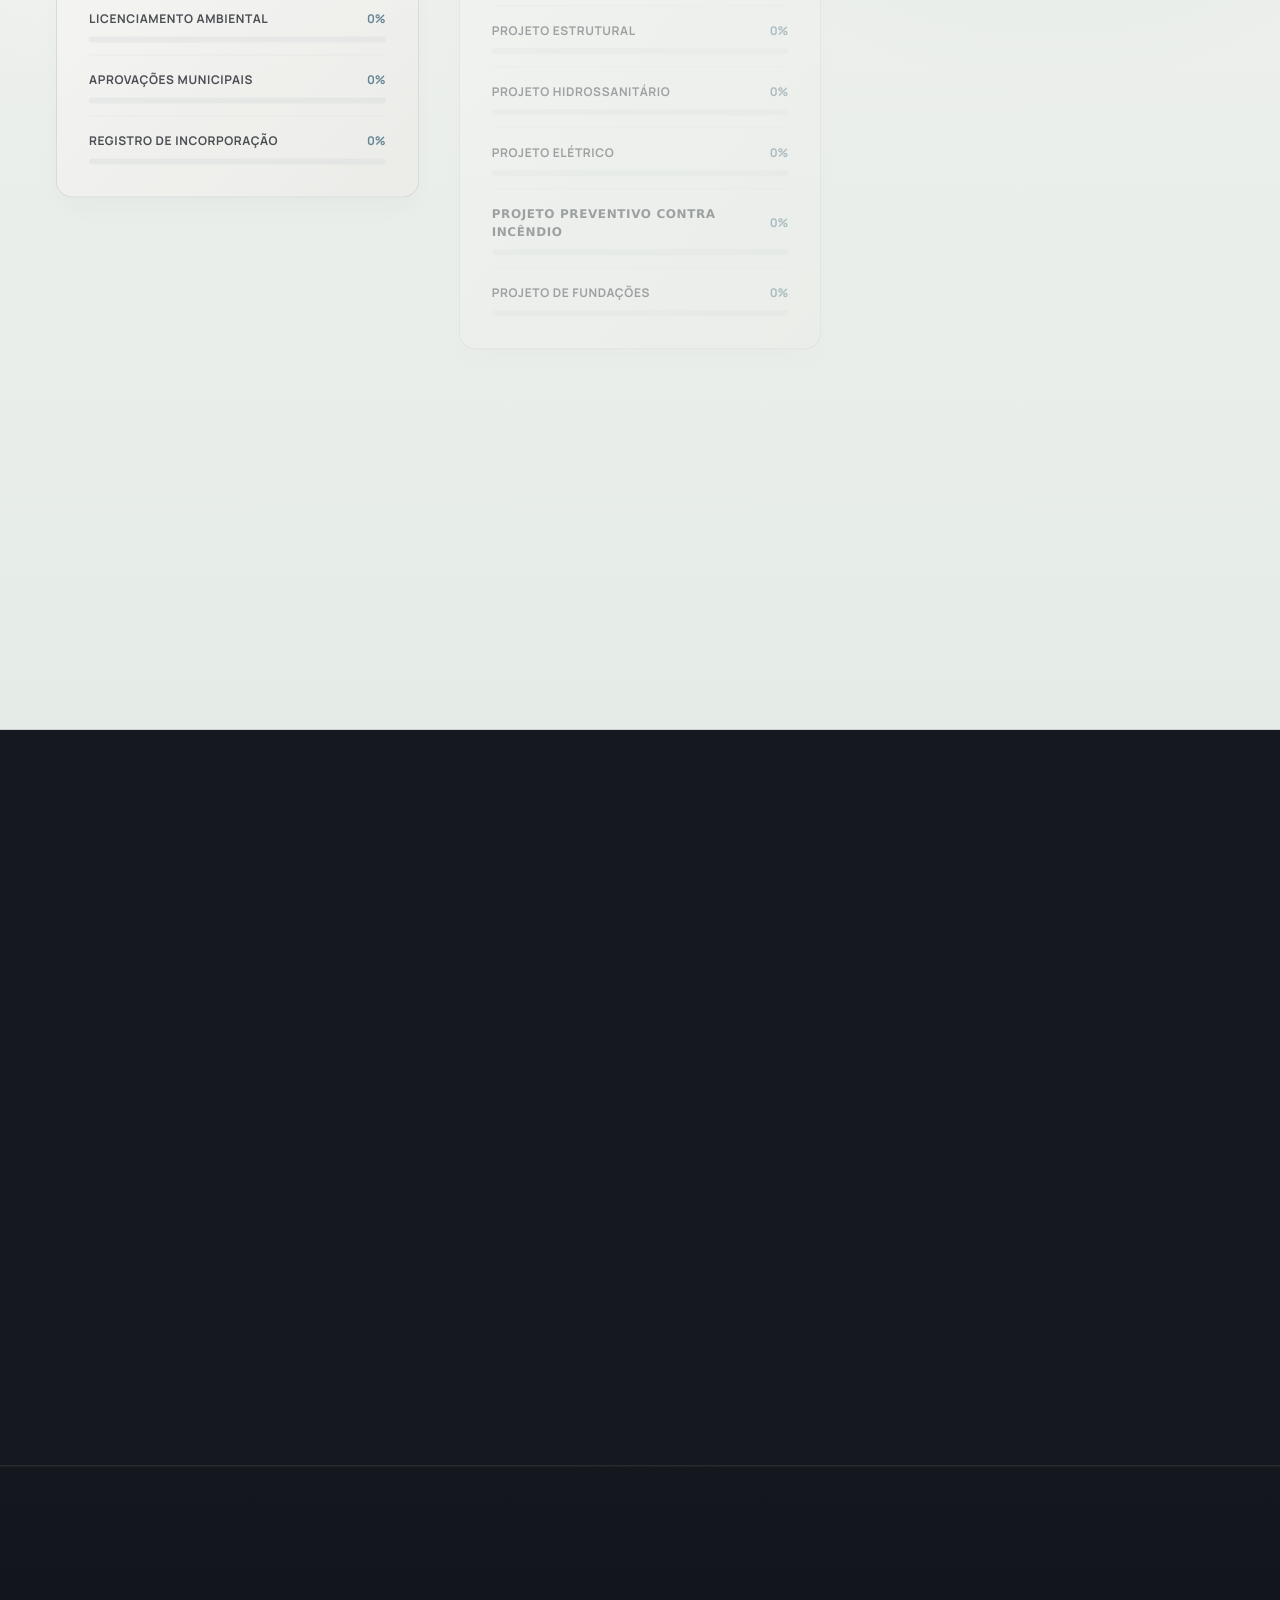
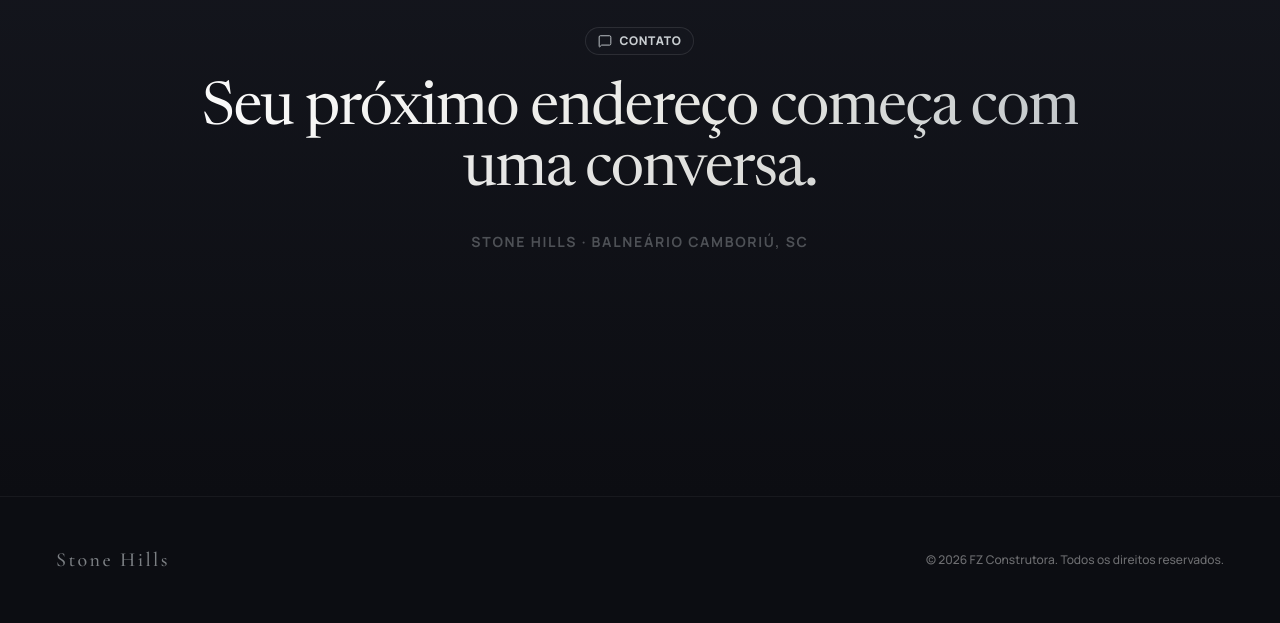
==== commit 000cb35d: "configuração do whatsapp pós formulário" ====
--- a/index.html
+++ b/index.html
@@ -6198,6 +6198,14 @@
                     contatoFormContainer.classList.add('hidden');
                     contatoSuccessContainer.classList.remove('hidden');
 
+                    const whatsappBtn = document.getElementById('whatsapp-redirect-btn');
+                    if (whatsappBtn) {
+                      const phoneNumber = "5547991688059";
+                      const whatsMessage = `Olá, meu nome é ${name} e gostaria de saber mais sobre o Stone Hills!`;
+                      const encodedMessage = encodeURIComponent(whatsMessage);
+                      whatsappBtn.href = `https://wa.me/${phoneNumber}?text=${encodedMessage}`;
+                    }
+
                     // Animate success screen in
                     gsap.fromTo(contatoSuccessContainer,
                       { opacity: 0, y: 15 },
@@ -6302,12 +6310,20 @@
           Agradecemos o seu interesse. Um especialista em atendimento exclusivo entrará em contato nas próximas horas
           para fornecer todas as informações do Stone Hills e agendar sua apresentação.
         </p>
-        <button
-          class="mt-8 border border-[#C8CDD0] hover:border-[#161820] hover:bg-[#161820]/5 text-[#161820] px-6 py-2.5 rounded-xl text-xs font-bold uppercase tracking-wider transition-colors"
-          id="contato-success-close"
-          onclick="document.getElementById('contato-modal').classList.remove('active'); document.body.style.overflow='';">
-          Fechar Janela
-        </button>
+        <div class="flex flex-col gap-3 mt-8 w-full px-2">
+          <a id="whatsapp-redirect-btn" href="#" target="_blank" class="w-full flex items-center justify-center gap-2 bg-[#25D366] hover:bg-[#128C7E] text-white py-3.5 rounded-xl text-xs font-bold uppercase tracking-wider transition-colors shadow-lg">
+            <svg class="h-5 w-5" fill="currentColor" viewBox="0 0 24 24" xmlns="http://www.w3.org/2000/svg">
+              <path d="M17.472 14.382c-.297-.149-1.758-.867-2.03-.967-.273-.099-.471-.148-.67.15-.197.297-.767.966-.94 1.164-.173.199-.347.223-.644.075-.297-.15-1.255-.463-2.39-1.475-.883-.788-1.48-1.761-1.653-2.059-.173-.297-.018-.458.13-.606.134-.133.298-.347.446-.52.149-.174.198-.298.298-.497.099-.198.05-.371-.025-.52-.075-.149-.669-1.612-.916-2.207-.242-.579-.487-.5-.669-.51-.173-.008-.371-.01-.57-.01-.198 0-.52.074-.792.372-.272.297-1.04 1.016-1.04 2.479 0 1.462 1.065 2.875 1.213 3.074.149.198 2.096 3.2 5.077 4.487.709.306 1.262.489 1.694.625.712.227 1.36.195 1.871.118.571-.085 1.758-.719 2.006-1.413.248-.694.248-1.289.173-1.413-.074-.124-.272-.198-.57-.347m-5.421 7.403h-.004a9.87 9.87 0 01-5.031-1.378l-.361-.214-3.741.982.998-3.648-.235-.374a9.86 9.86 0 01-1.51-5.26c.001-5.45 4.436-9.884 9.888-9.884 2.64 0 5.122 1.03 6.988 2.898a9.825 9.825 0 012.893 6.994c-.003 5.45-4.437 9.884-9.885 9.884m8.413-18.297A11.815 11.815 0 0012.05 0C5.495 0 .16 5.335.157 11.892c0 2.096.547 4.142 1.588 5.945L.057 24l6.305-1.654a11.882 11.882 0 005.683 1.448h.005c6.554 0 11.89-5.335 11.893-11.893a11.821 11.821 0 00-3.48-8.413z"/>
+            </svg>
+            Falar no WhatsApp
+          </a>
+          <button
+            class="border border-[#C8CDD0] hover:border-[#161820] hover:bg-[#161820]/5 text-[#161820] w-full py-3.5 rounded-xl text-xs font-bold uppercase tracking-wider transition-colors"
+            id="contato-success-close"
+            onclick="document.getElementById('contato-modal').classList.remove('active'); document.body.style.overflow='';">
+            Fechar Janela
+          </button>
+        </div>
       </div>
     </div>
   </div>
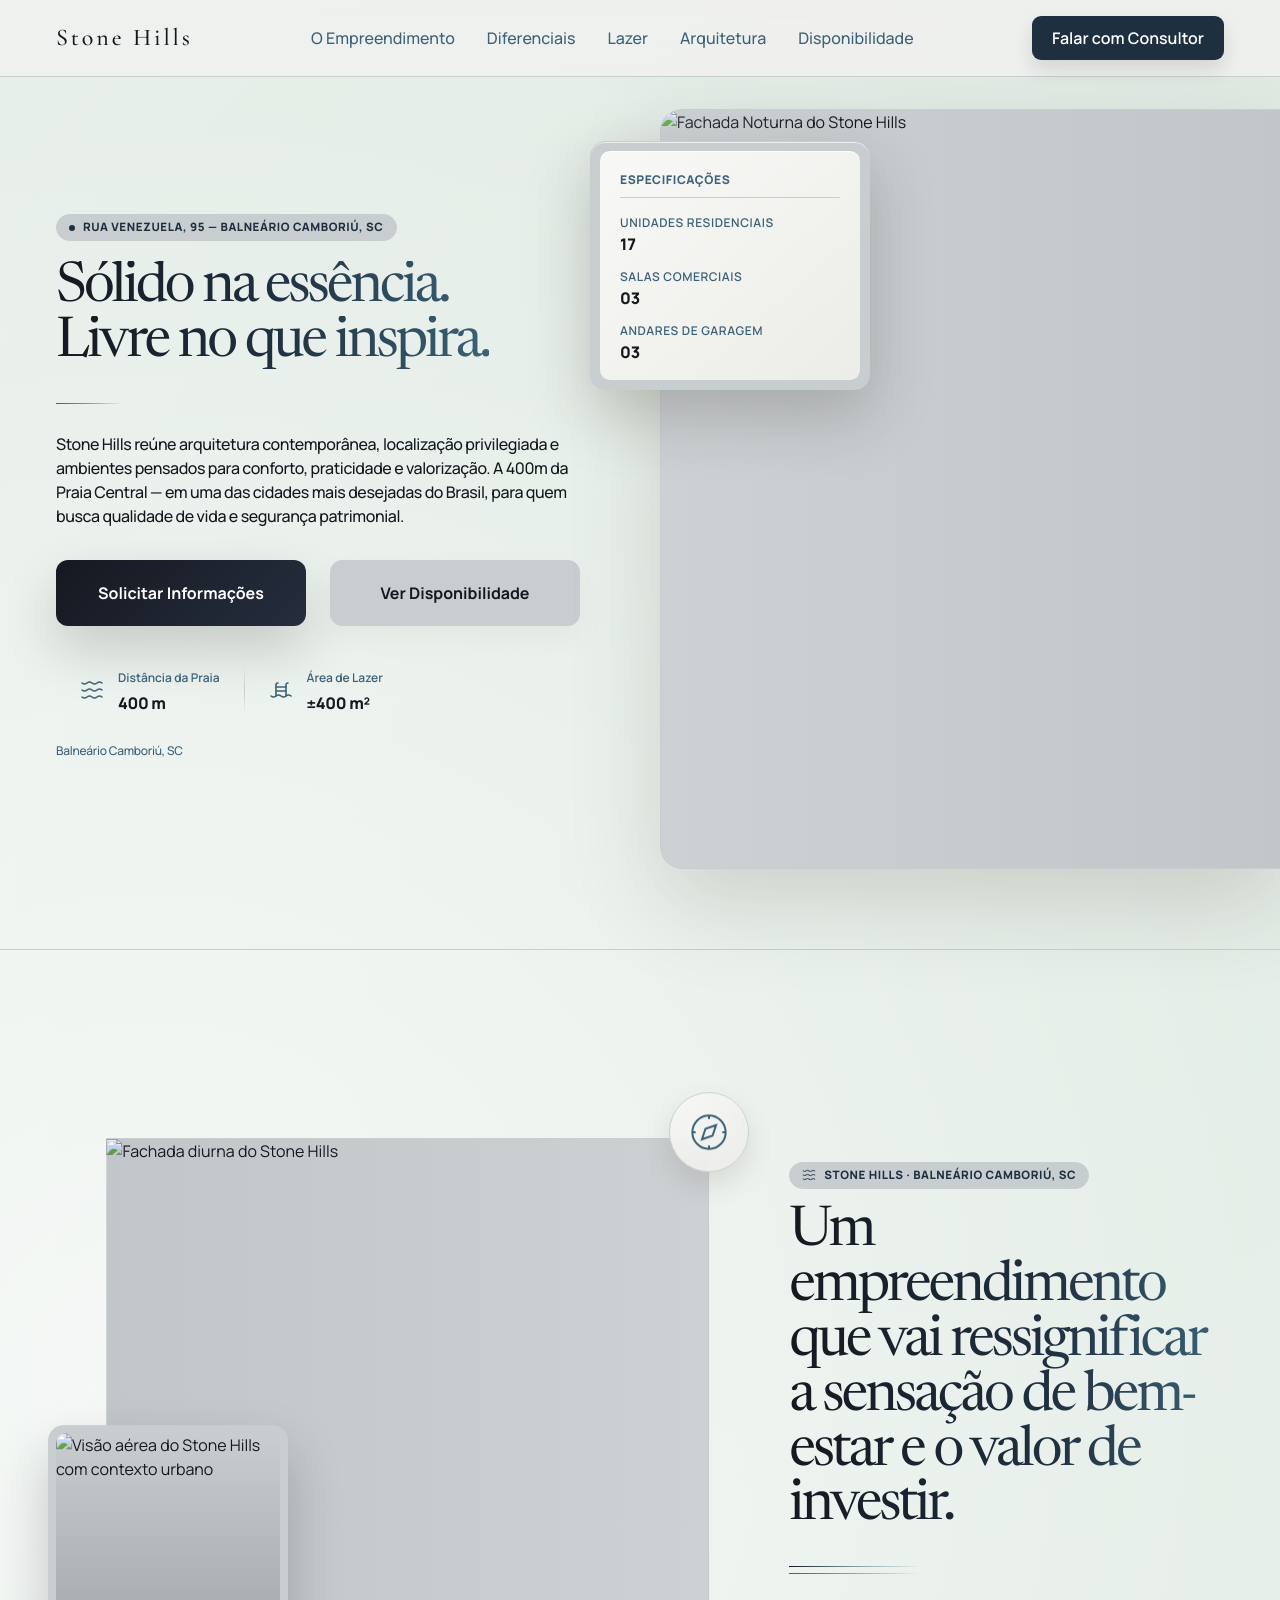
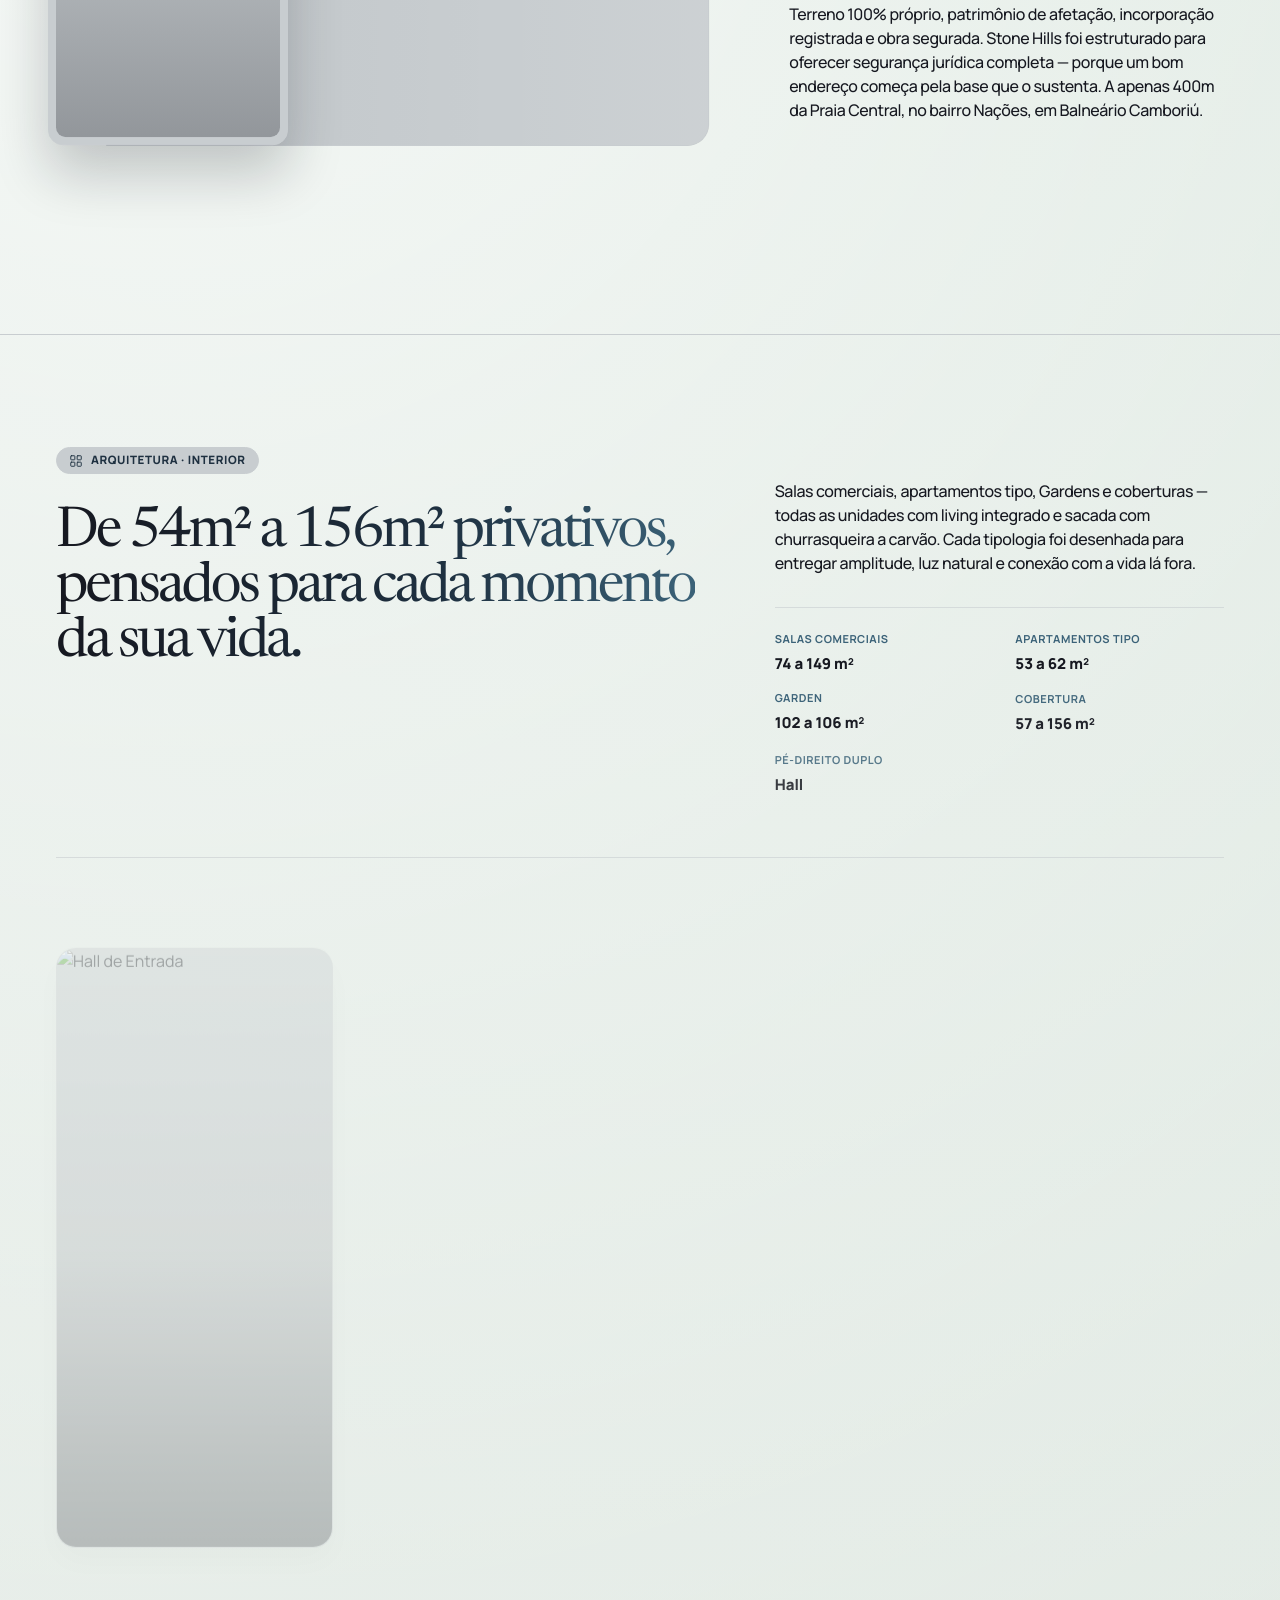
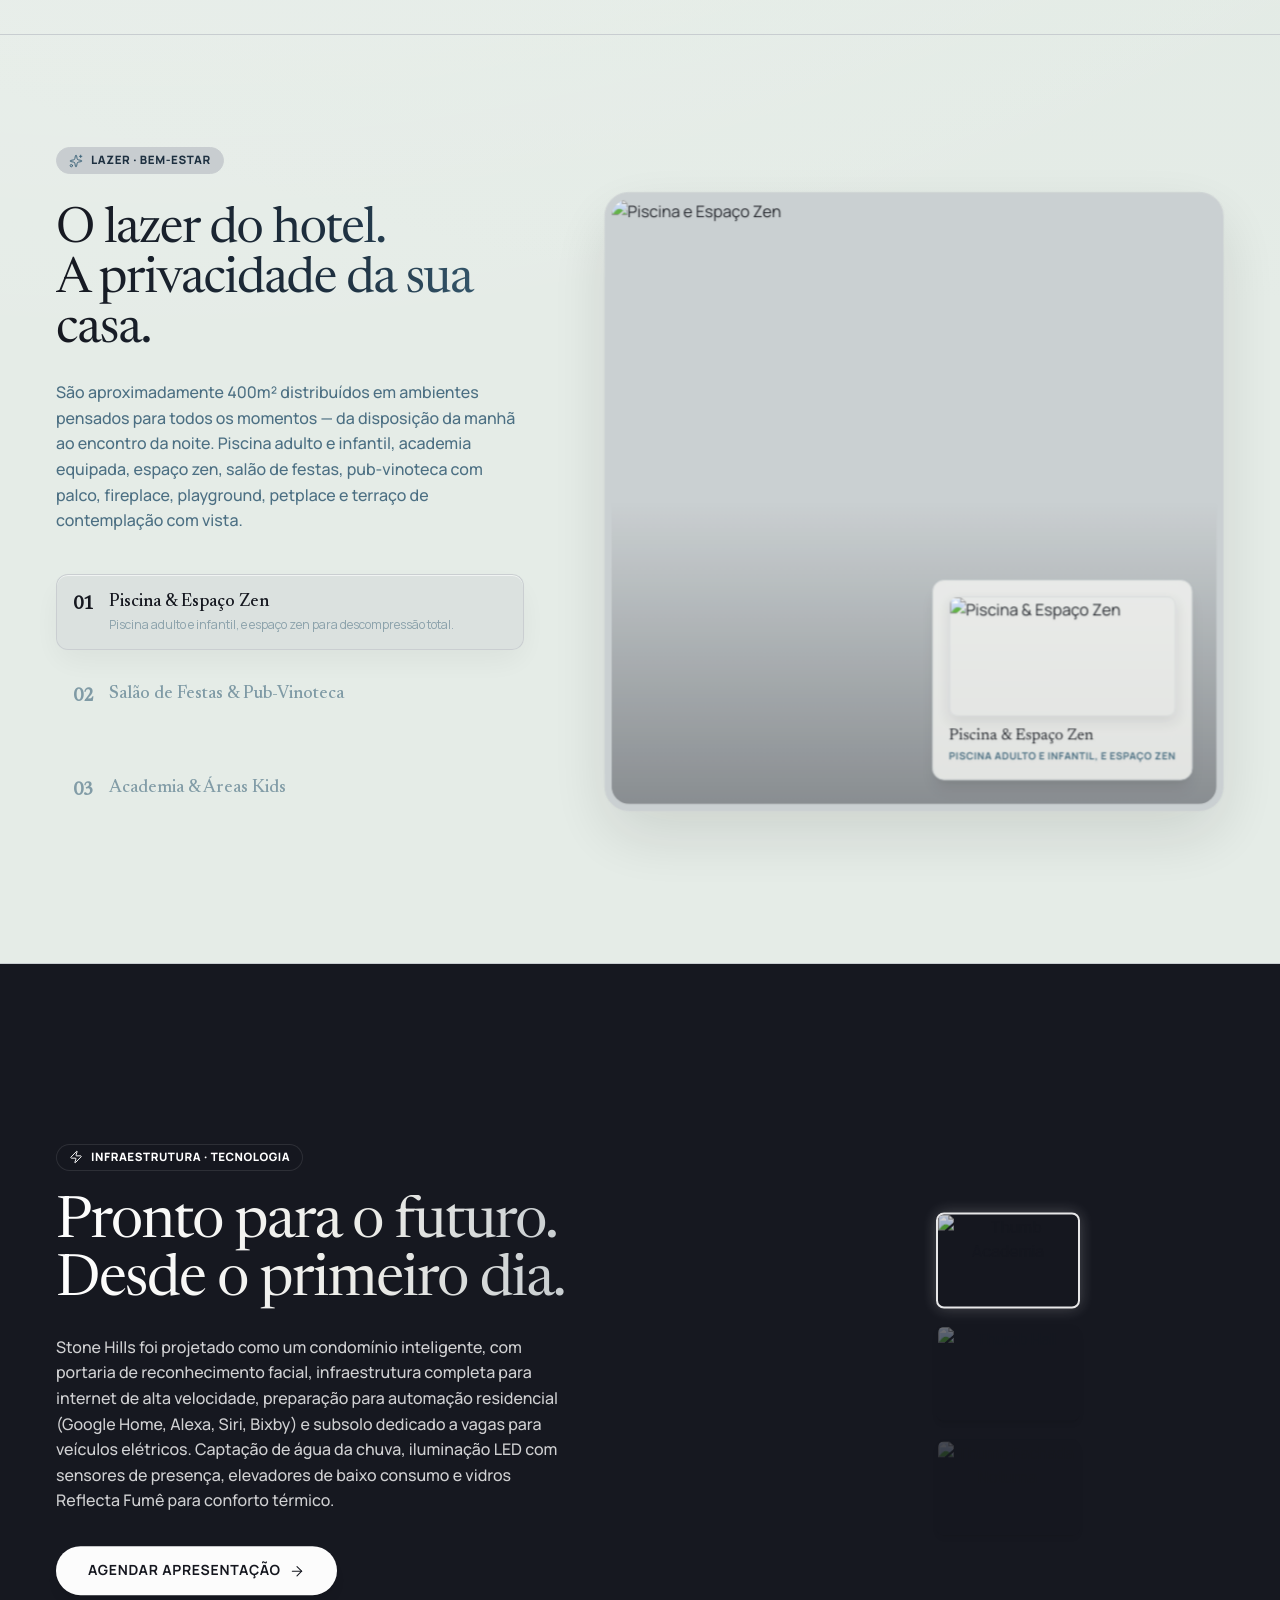
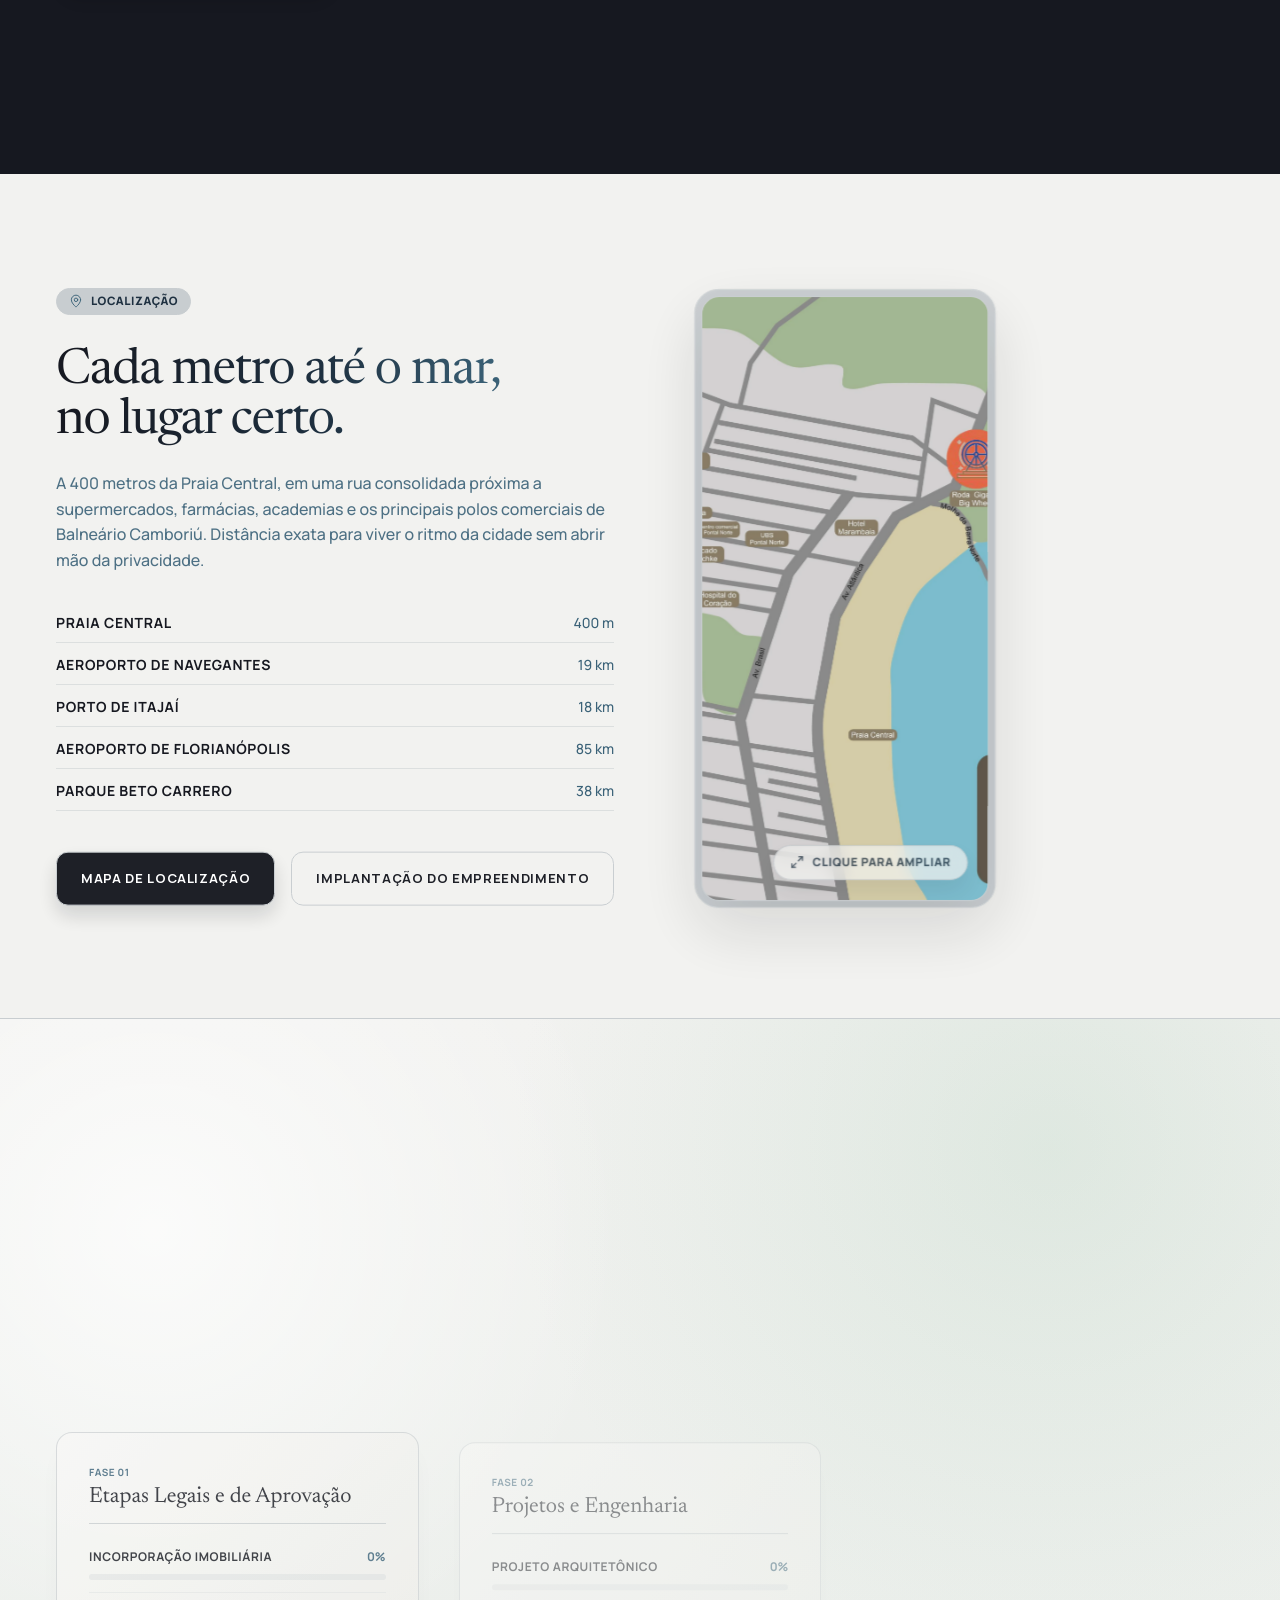
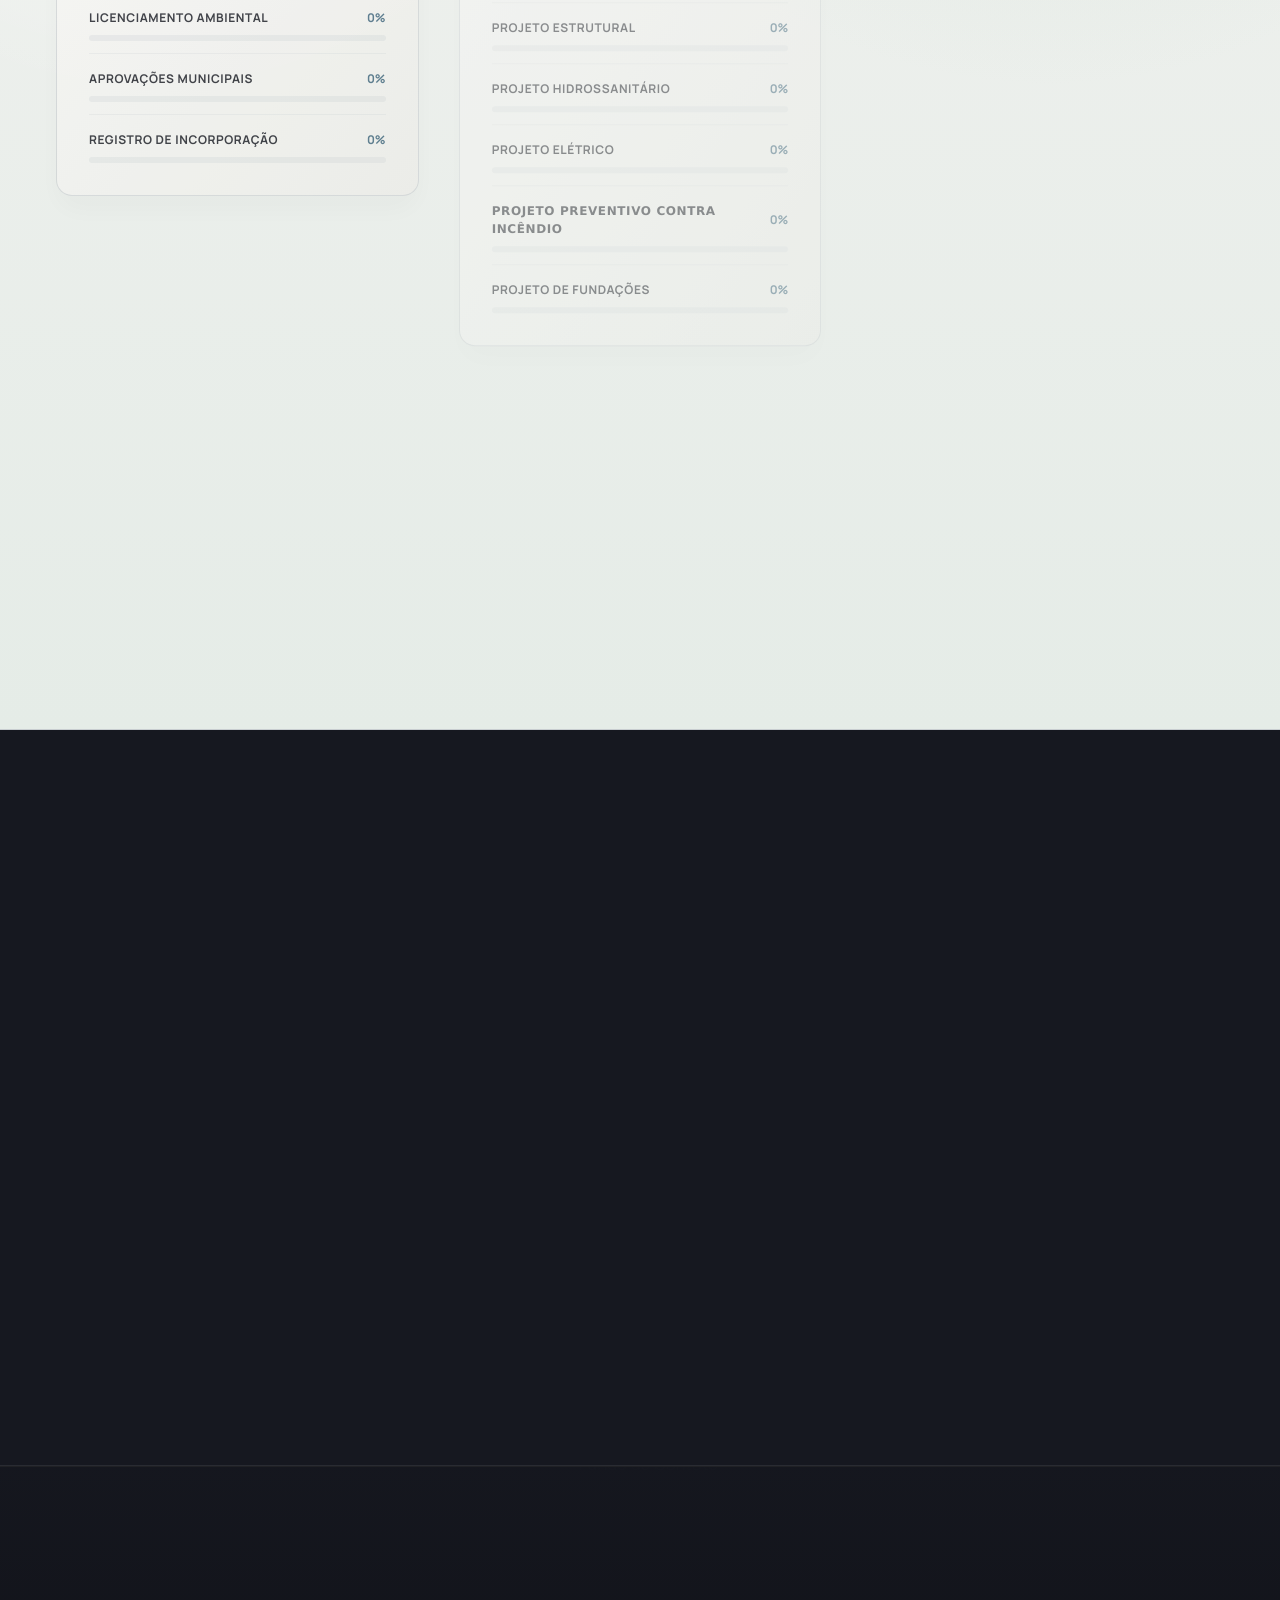
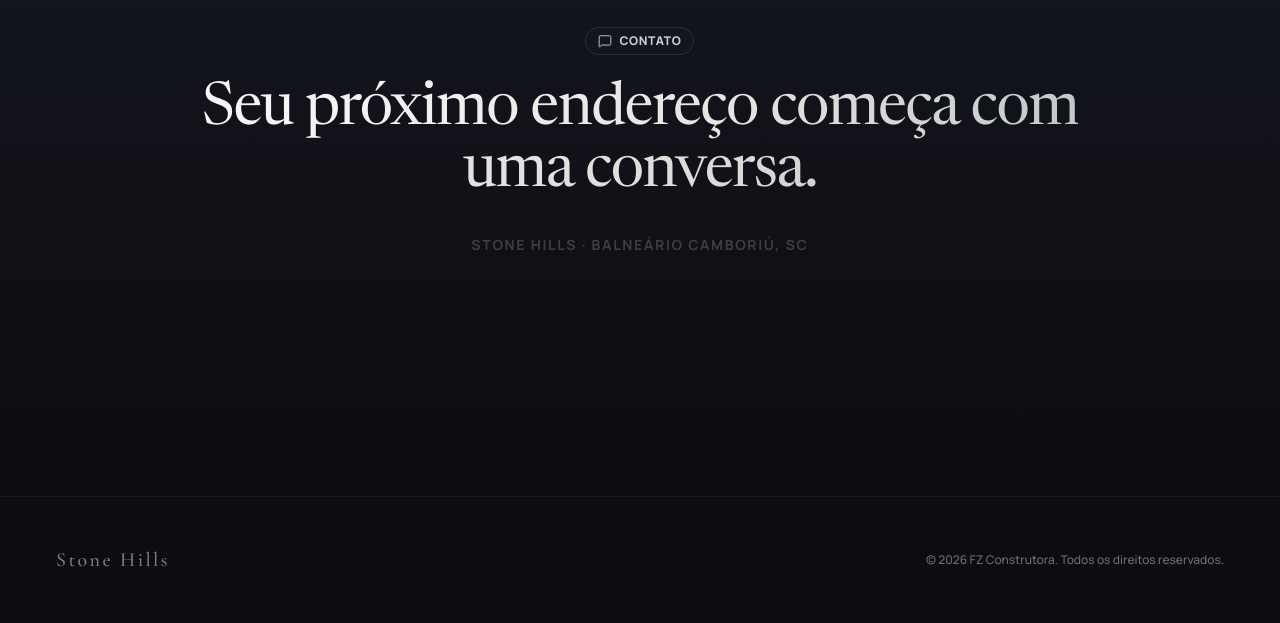
==== commit 862e038b: "ajuste na seção das plantas" ====
--- a/index.html
+++ b/index.html
@@ -4472,12 +4472,54 @@
               </div>
               <!-- Plan 2: Planta de Implantação do Empreendimento -->
               <div class="blueprint-image-pane absolute inset-0" id="pane-pavimento">
-                <img alt="Implantação do Empreendimento" class="h-full w-full object-cover object-center"
-                  src="Humanizada_Terrao_REV_02_01.png" />
+                <img alt="Planta Tipo" class="planta-img active-img absolute inset-0 h-full w-full object-cover object-center transition-opacity duration-500 opacity-100 z-10"
+                  src="Humanizada_Tipo_REV_02_01.png" data-planta-index="0" />
+                <img alt="Planta Diferenciada" class="planta-img absolute inset-0 h-full w-full object-cover object-center transition-opacity duration-500 opacity-0 z-0"
+                  src="Humanizada_Dif_REV_02_01.png" data-planta-index="1" />
+                <img alt="Planta Cobertura" class="planta-img absolute inset-0 h-full w-full object-cover object-center transition-opacity duration-500 opacity-0 z-0"
+                  src="Humanizada_Cob_REV_02_01.png" data-planta-index="2" />
+                
+                <!-- Floating Nav for Plantas -->
+                <div class="absolute bottom-[4.5rem] left-1/2 -translate-x-1/2 sm:bottom-6 sm:left-1/2 sm:-translate-x-1/2 z-20 flex gap-2 bg-[#161820]/85 backdrop-blur-md p-1.5 rounded-2xl shadow-[0_10px_30px_rgba(0,0,0,0.3)] pointer-events-auto">
+                  <button class="planta-thumb-btn active px-3 sm:px-4 py-2 rounded-xl text-[10px] sm:text-xs font-bold uppercase tracking-wider text-white bg-white/20 transition-all hover:bg-white/30"
+                    onclick="switchPlanta(0, this, event)">
+                    Tipo
+                  </button>
+                  <button class="planta-thumb-btn px-3 sm:px-4 py-2 rounded-xl text-[10px] sm:text-xs font-bold uppercase tracking-wider text-white/70 hover:text-white transition-all hover:bg-white/10"
+                    onclick="switchPlanta(1, this, event)">
+                    Dif.
+                  </button>
+                  <button class="planta-thumb-btn px-3 sm:px-4 py-2 rounded-xl text-[10px] sm:text-xs font-bold uppercase tracking-wider text-white/70 hover:text-white transition-all hover:bg-white/10"
+                    onclick="switchPlanta(2, this, event)">
+                    Cobertura
+                  </button>
+                </div>
+                <script>
+                  function switchPlanta(index, btnElement, e) {
+                    if (e) e.stopPropagation();
+                    
+                    document.querySelectorAll('.planta-thumb-btn').forEach(b => {
+                      b.classList.remove('active', 'bg-white/20', 'text-white');
+                      b.classList.add('text-white/70');
+                    });
+                    btnElement.classList.remove('text-white/70');
+                    btnElement.classList.add('active', 'bg-white/20', 'text-white');
+                    
+                    document.querySelectorAll('.planta-img').forEach(img => {
+                      img.classList.remove('opacity-100', 'z-10', 'active-img');
+                      img.classList.add('opacity-0', 'z-0');
+                    });
+                    const targetImg = document.querySelector('.planta-img[data-planta-index="' + index + '"]');
+                    if (targetImg) {
+                      targetImg.classList.remove('opacity-0', 'z-0');
+                      targetImg.classList.add('opacity-100', 'z-10', 'active-img');
+                    }
+                  }
+                </script>
               </div>
               <!-- Floating Zoom Indicator -->
-              <div class="blueprint-zoom-badge flex items-center gap-2 cursor-pointer" style="pointer-events: auto;"
-                onclick="let src = document.querySelector('.blueprint-image-pane.active img').src; document.getElementById('lightbox-img').src = src; document.getElementById('planta-lightbox').classList.add('active'); document.body.style.overflow = 'hidden';">
+              <div class="blueprint-zoom-badge !bottom-4 !right-auto !left-1/2 !-translate-x-1/2 sm:!bottom-[20px] sm:!right-[20px] sm:!left-auto sm:!translate-x-0 flex items-center gap-2 cursor-pointer" style="pointer-events: auto;"
+                onclick="let activeImg = document.querySelector('.blueprint-image-pane.active img.active-img') || document.querySelector('.blueprint-image-pane.active img'); if(activeImg) { document.getElementById('lightbox-img').src = activeImg.src; document.getElementById('planta-lightbox').classList.add('active'); document.body.style.overflow = 'hidden'; }">
                 <svg aria-hidden="true" class="lucide lucide-maximize-2 w-3.5 h-3.5 text-[#1E3040] stroke-[2]"
                   data-lucide="maximize-2" fill="none" height="24" stroke="currentColor" stroke-linecap="round"
                   stroke-linejoin="round" stroke-width="1.6" viewbox="0 0 24 24" width="24"
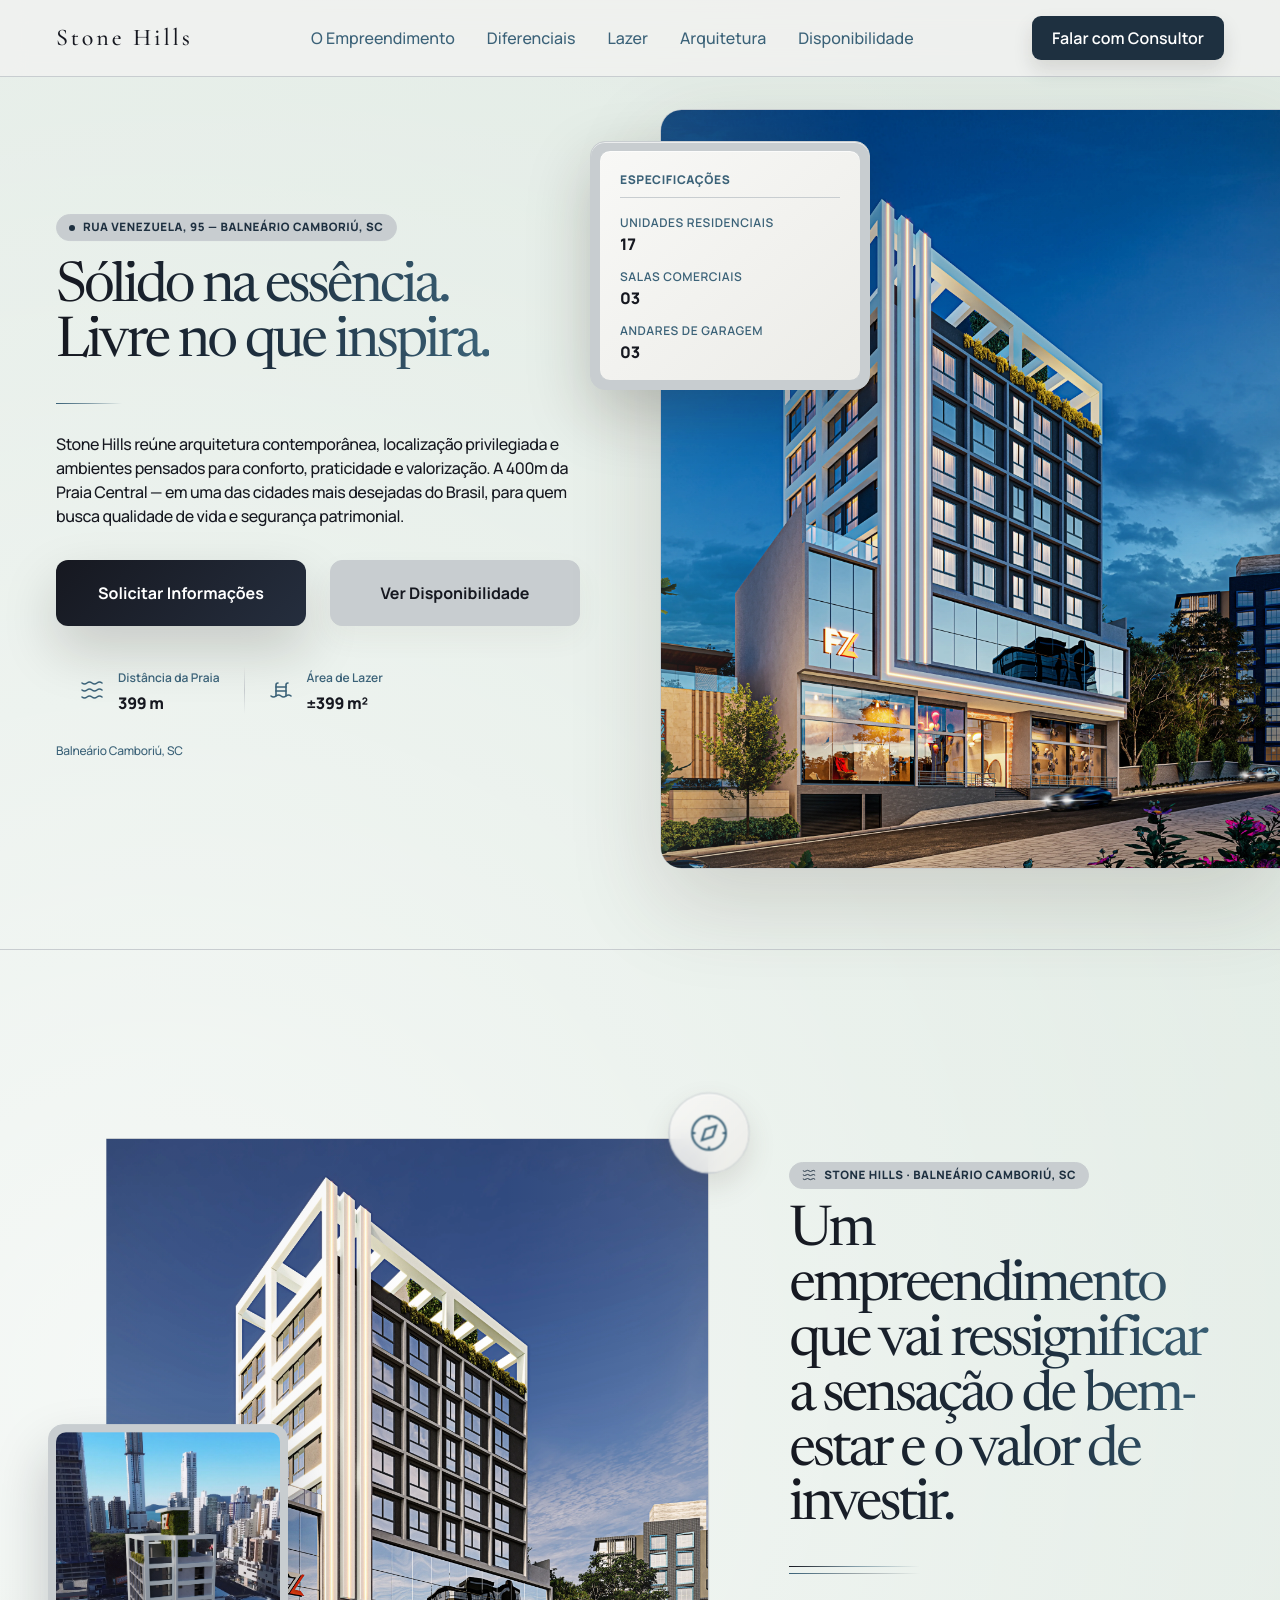
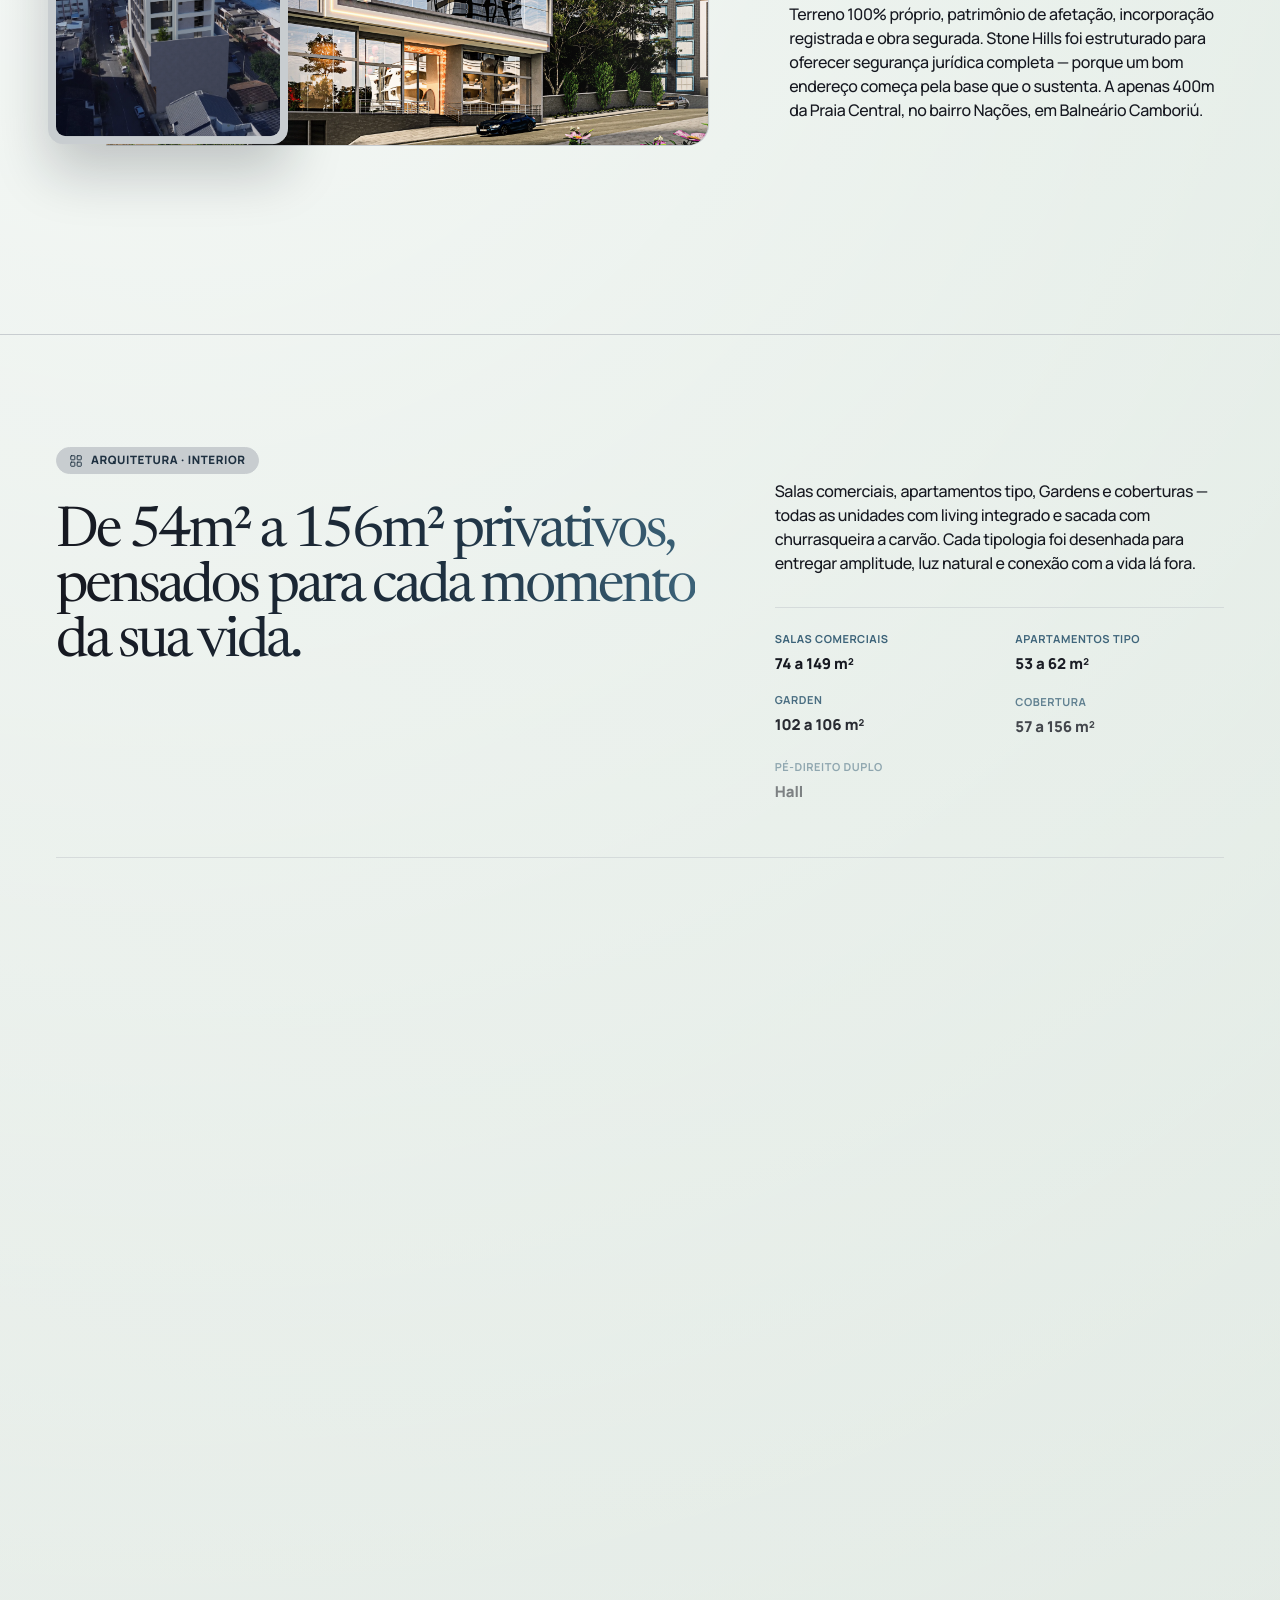
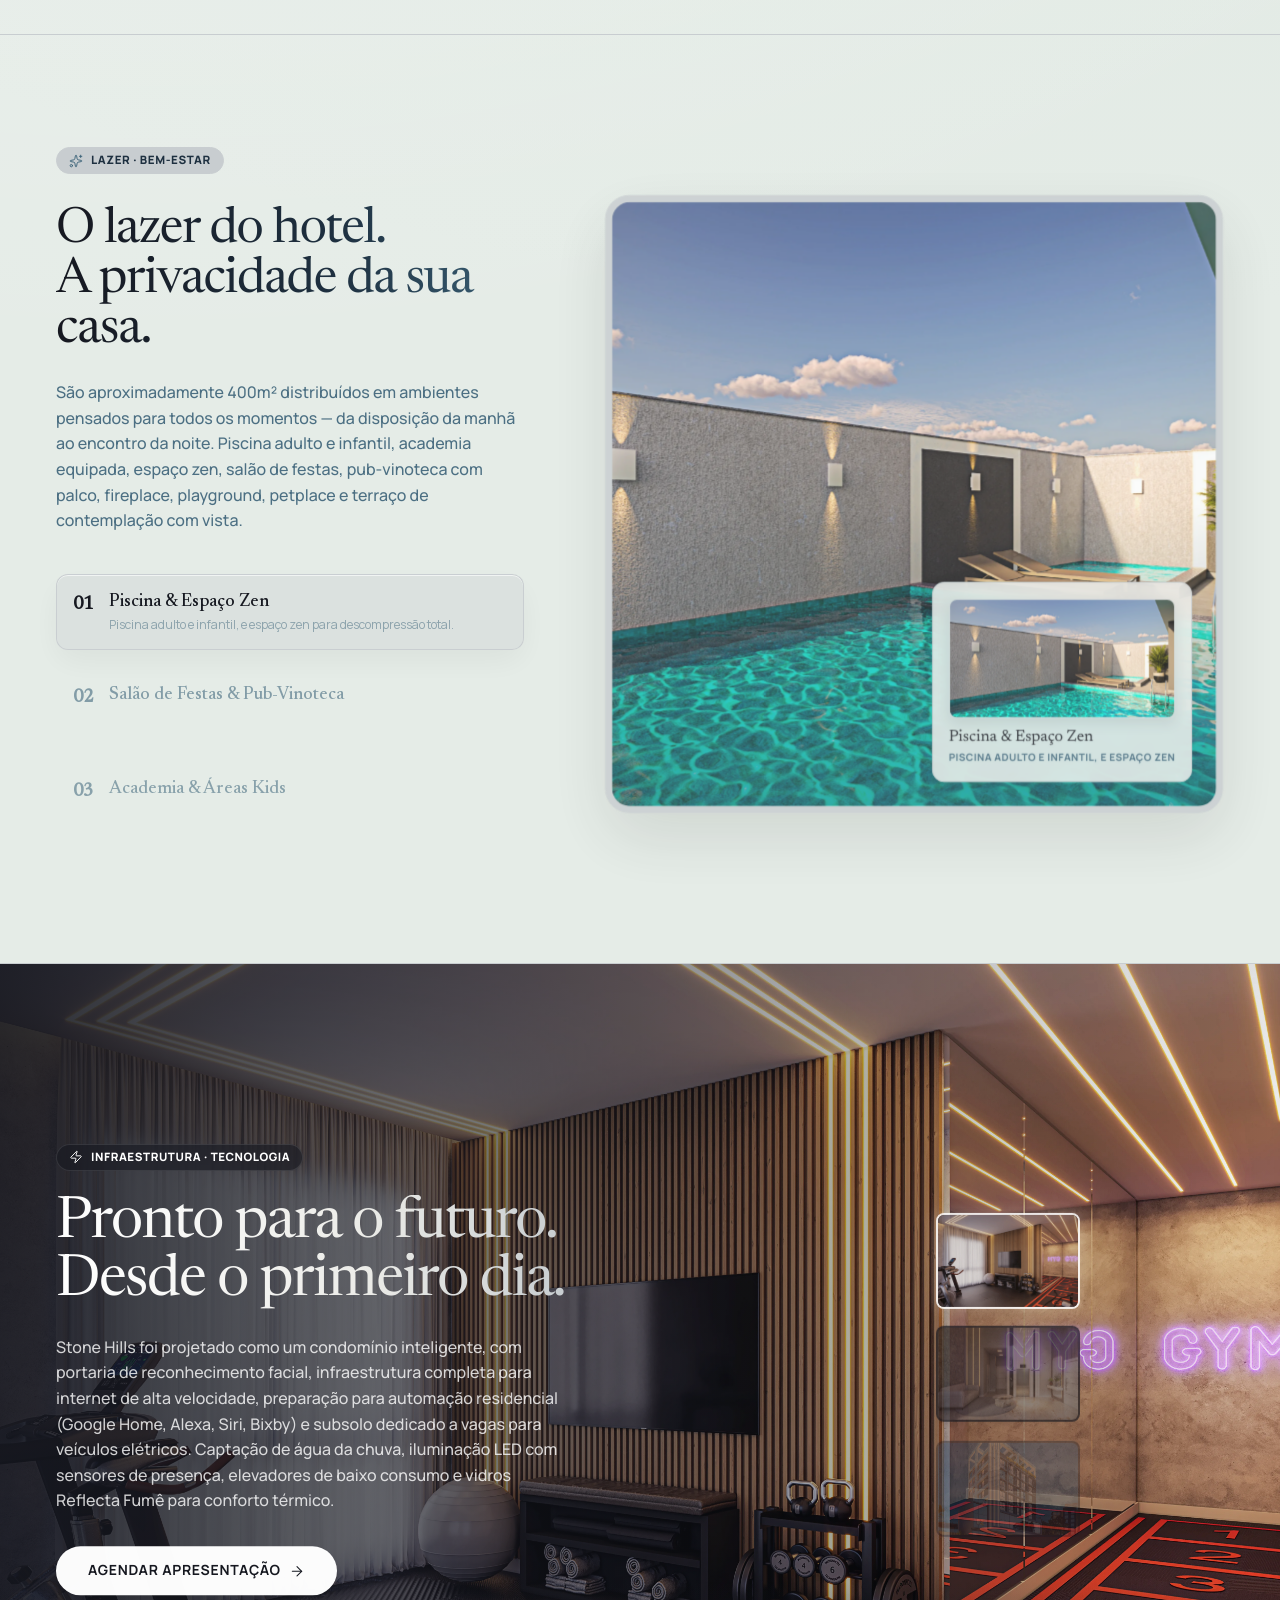
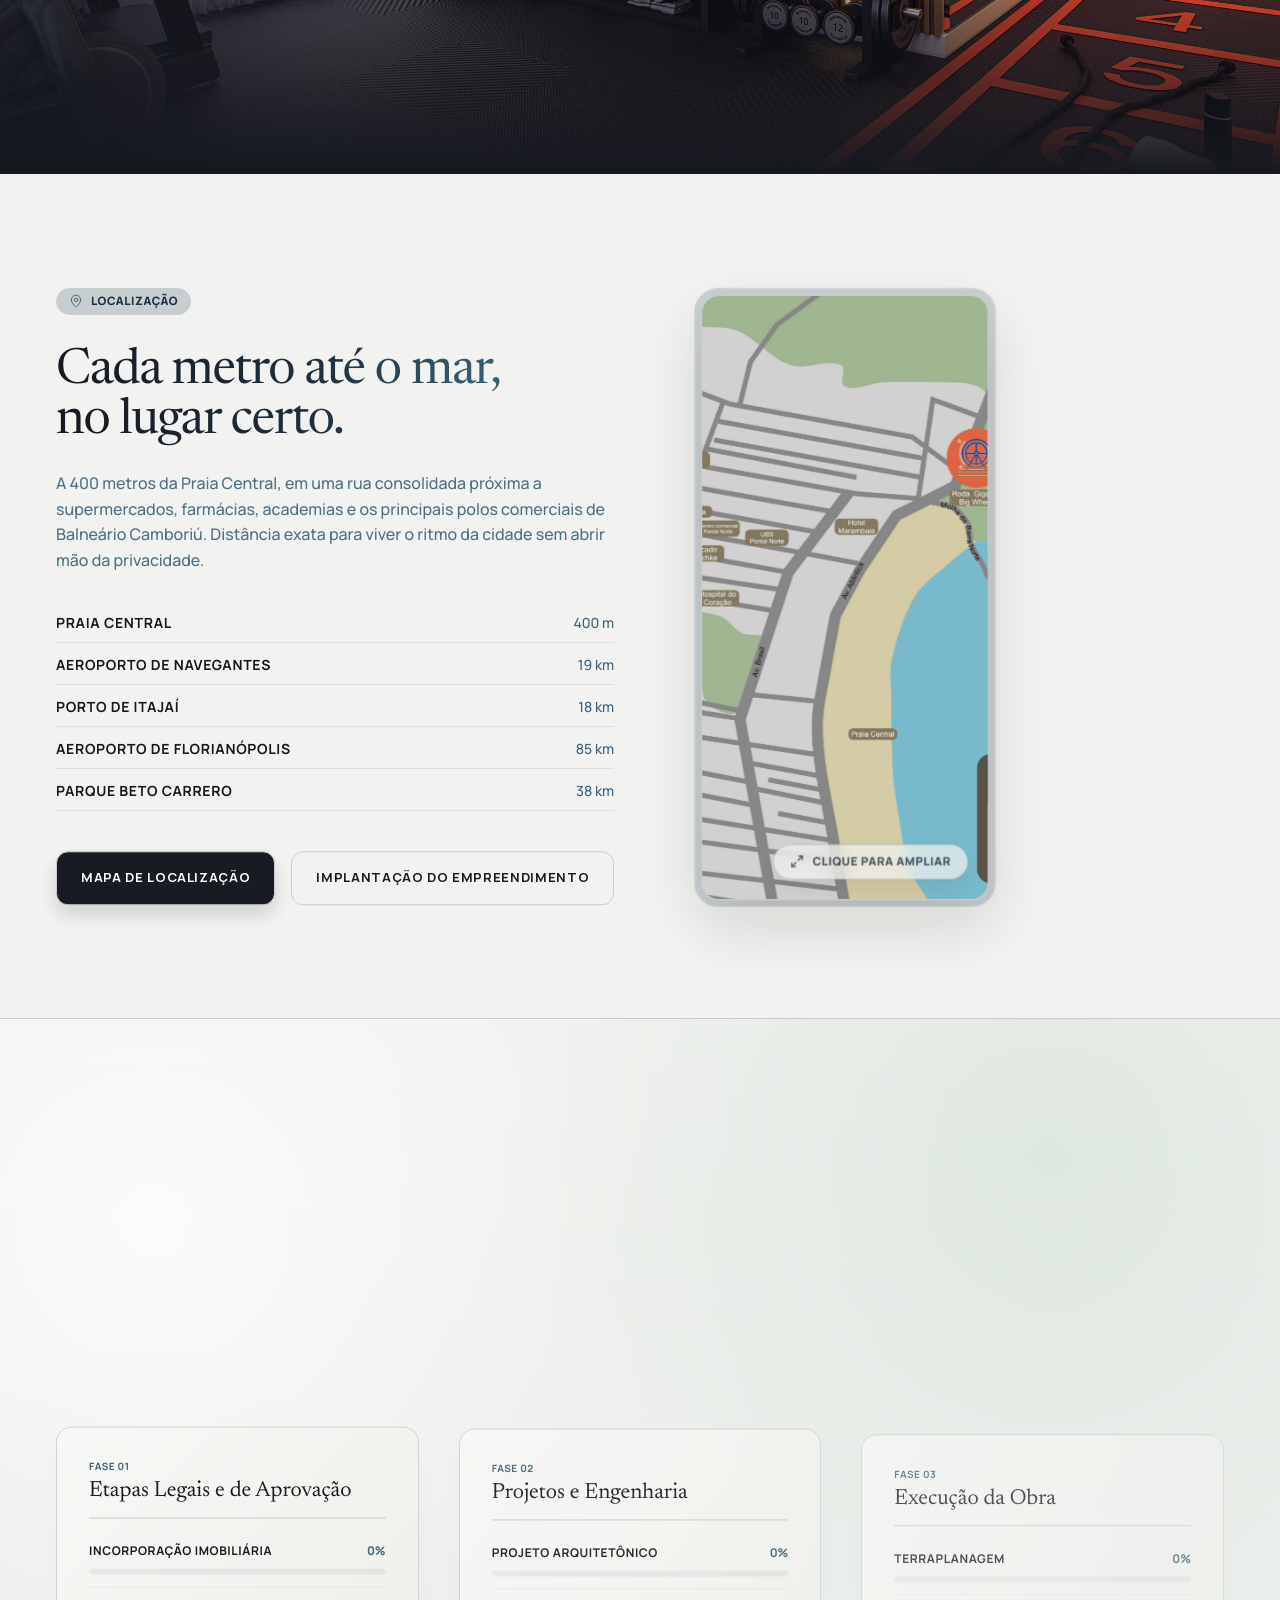
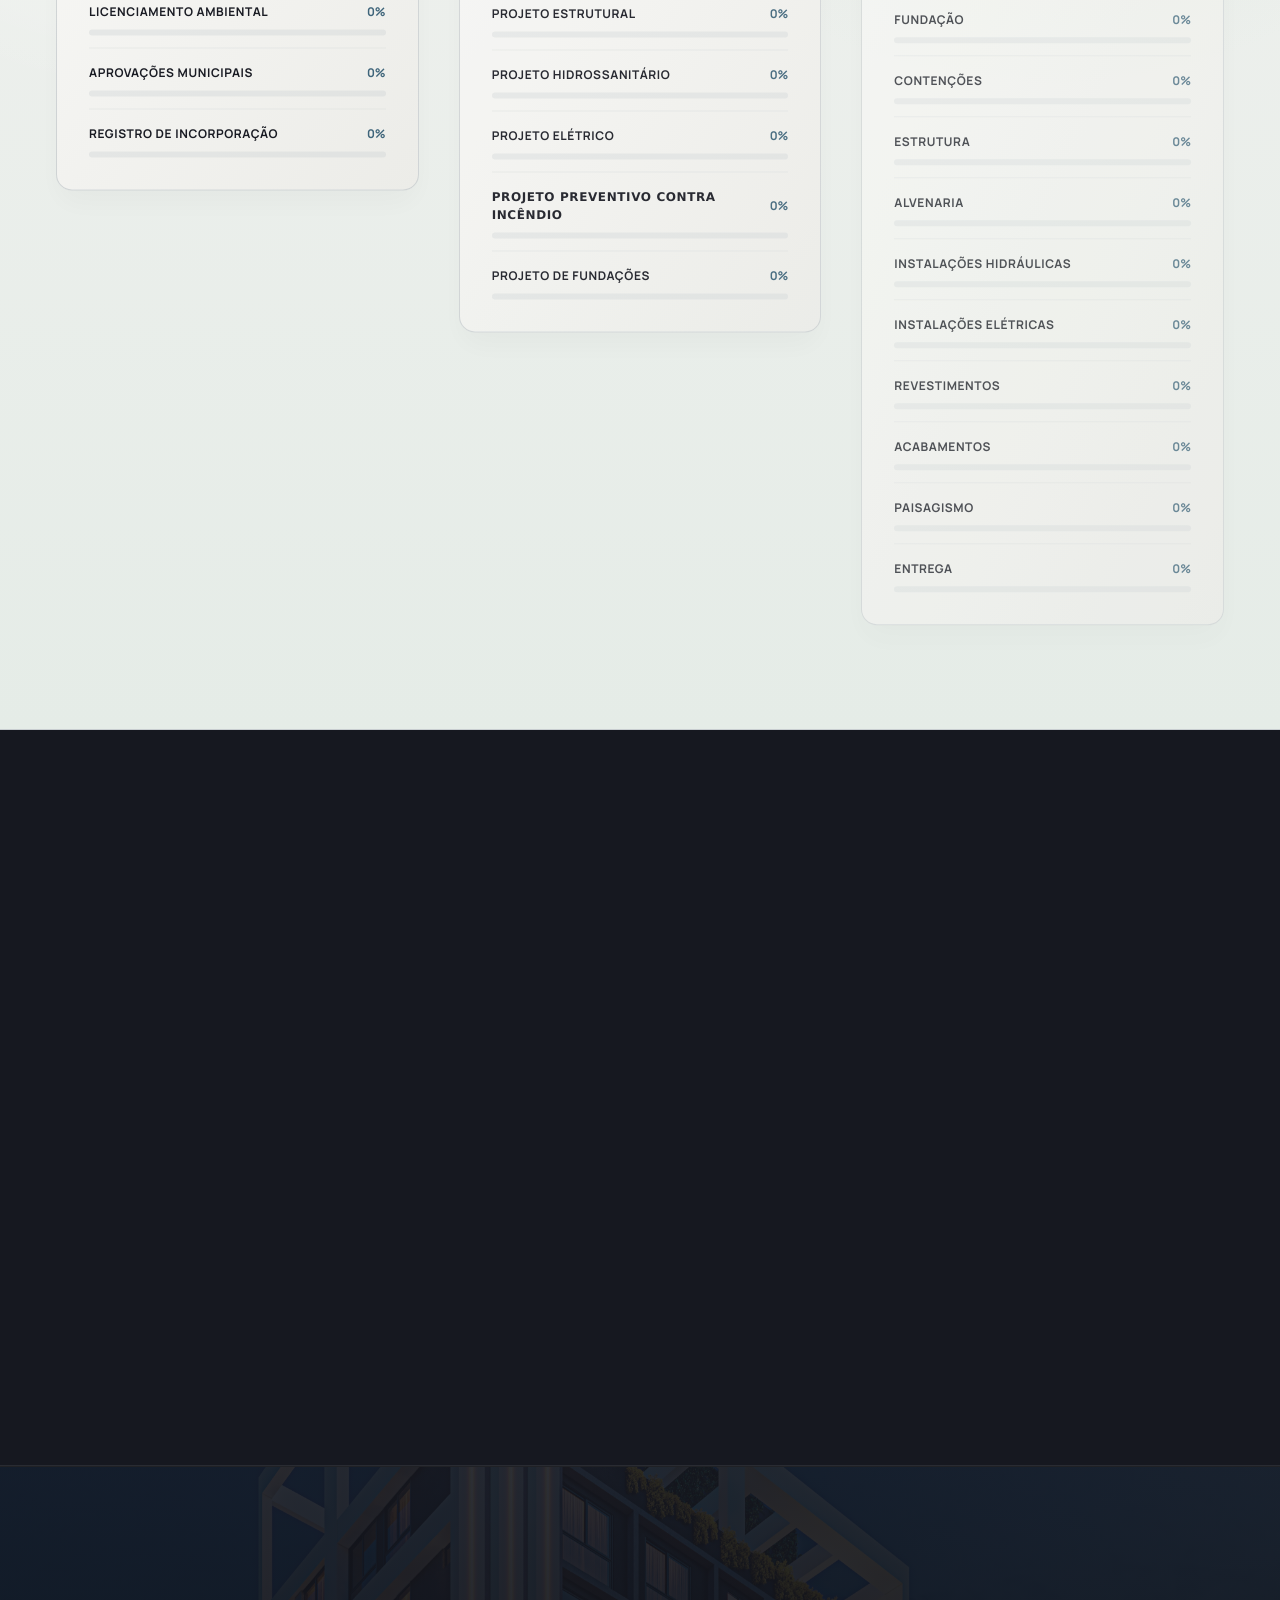
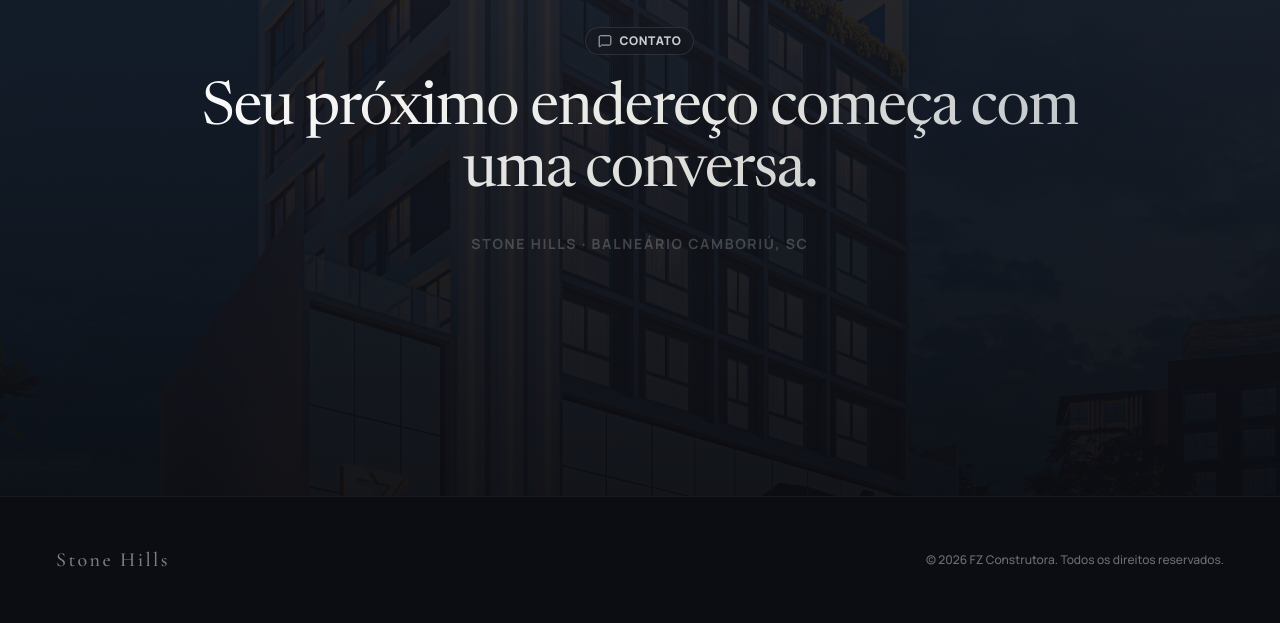
==== commit eede5c71: "correção da seção das plantas + otimização das imagens" ====
--- a/index.html
+++ b/index.html
@@ -3825,7 +3825,7 @@
                 class="image-wrapper-anim relative h-full w-full overflow-hidden rounded-tl-[1.35rem] rounded-bl-[1.35rem] rounded-tr-none rounded-br-none border border-r-0 border-[#C8CDD0] bg-[#C8CDD0]"
                 style="clip-path: inset(0% round 1.35rem 0px 0px 1.35rem);">
                 <img alt="Fachada Noturna do Stone Hills" class="h-full w-full object-cover object-center"
-                  src="Fachada_Noturna_Rev_00_01_01.jpg.jpeg" />
+                  src="Fachada_Noturna_Rev_00_01_01.jpg.webp" />
                 <!-- Horizontal overlay gradient -->
                 <div class="absolute inset-0"
                   style="background: linear-gradient(90deg, rgba(242,242,240,0.10) 0%, rgba(242,242,240,0.00) 34%, rgba(22,24,32,0.04) 100%);">
@@ -3883,7 +3883,7 @@
                 class="concept-main-image-wrapper absolute right-0 top-1/2 -translate-y-1/2 w-[85%] h-[80%] overflow-hidden rounded-tr-[1.35rem] rounded-br-[1.35rem] border border-l-0 border-[#C8CDD0] bg-[#C8CDD0] shadow-[0_34px_90px_rgba(71,56,42,0.17)] z-10"
                 style="clip-path: inset(0% round 0px 1.35rem 1.35rem 0px);">
                 <img alt="Fachada diurna do Stone Hills" class="h-full w-full object-cover object-center"
-                  src="Fachada_Rev_00_01_01.jpg.jpeg" />
+                  src="Fachada_Rev_00_01_01.jpg.webp" />
                 <!-- Horizontal overlay gradient to blend edges -->
                 <div class="absolute inset-0"
                   style="background: linear-gradient(270deg, rgba(242,242,240,0.10) 0%, rgba(242,242,240,0.00) 34%, rgba(22,24,32,0.04) 100%);">
@@ -3899,7 +3899,7 @@
                 style="translate: none; rotate: none; scale: none; transform: translate3d(0px, 33.7046px, 0px); opacity: 1;">
                 <div class="relative h-full w-full overflow-hidden rounded-[11px] border border-[#C8CDD0] bg-[#C8CDD0]">
                   <img alt="Visão aérea do Stone Hills com contexto urbano"
-                    class="h-full w-full object-cover object-center" src="Fachada_Montagem_Rev_00_01.jpg.jpeg" />
+                    class="h-full w-full object-cover object-center" src="Fachada_Montagem_Rev_00_01.jpg.webp" />
                   <div class="absolute inset-0 bg-gradient-to-t from-[#161820]/30 to-transparent"></div>
                 </div>
               </div>
@@ -4050,7 +4050,7 @@
             style="translate: none; rotate: none; scale: none; transform: translate(0px, 0px); opacity: 1;">
             <img alt="Hall de Entrada"
               class="absolute inset-0 w-full h-full object-cover object-center transition-transform duration-700 ease-[cubic-bezier(0.16,1,0.3,1)] group-hover:scale-105"
-              src="Hall_Rev_00_01.jpg.jpeg" />
+              src="Hall_Rev_00_01.jpg.webp" />
             <!-- Ambient shadow overlay -->
             <div
               class="absolute inset-0 bg-gradient-to-t from-[#161820]/60 via-[#161820]/10 to-transparent z-10 pointer-events-none">
@@ -4069,7 +4069,7 @@
             style="translate: none; rotate: none; scale: none; transform: translate(0px, 0px); opacity: 1;">
             <img alt="Living Duplex"
               class="absolute inset-0 w-full h-full object-cover object-center transition-transform duration-700 ease-[cubic-bezier(0.16,1,0.3,1)] group-hover:scale-105"
-              src="Living CObertura_01.jpg.jpeg" />
+              src="Living CObertura_01.jpg.webp" />
             <div
               class="absolute inset-0 bg-gradient-to-t from-[#161820]/60 via-[#161820]/10 to-transparent z-10 pointer-events-none">
             </div>
@@ -4086,7 +4086,7 @@
             style="translate: none; rotate: none; scale: none; transform: translate(0px, 0px); opacity: 1;">
             <img alt="Suíte Master"
               class="absolute inset-0 w-full h-full object-cover object-center transition-transform duration-700 ease-[cubic-bezier(0.16,1,0.3,1)] group-hover:scale-105"
-              src="Suite_01.jpg.jpeg" />
+              src="Suite_01.jpg.webp" />
             <div
               class="absolute inset-0 bg-gradient-to-t from-[#161820]/60 via-[#161820]/10 to-transparent z-10 pointer-events-none">
             </div>
@@ -4103,7 +4103,7 @@
             style="translate: none; rotate: none; scale: none; transform: translate(0px, 0px); opacity: 1;">
             <img alt="Fachada Contemporânea"
               class="absolute inset-0 w-full h-full object-cover object-center transition-transform duration-700 ease-[cubic-bezier(0.16,1,0.3,1)] group-hover:scale-105"
-              src="Fachada_Rev_00_01_01.jpg.jpeg" />
+              src="Fachada_Rev_00_01_01.jpg.webp" />
             <div
               class="absolute inset-0 bg-gradient-to-t from-[#161820]/60 via-[#161820]/10 to-transparent z-10 pointer-events-none">
             </div>
@@ -4165,7 +4165,7 @@
                 class="lazer-tab-item active flex items-start text-left p-4 rounded-xl border border-transparent bg-transparent transition-all duration-300 group"
                 data-lazer-index="0"
                 style="translate: none; rotate: none; scale: none; transform: translate(0px, 0px); opacity: 1;"
-                onclick="document.querySelectorAll('.lazer-tab-item').forEach(t=>t.classList.remove('active')); this.classList.add('active'); document.querySelectorAll('.lazer-image-container').forEach(i=>i.classList.remove('active')); const img = document.querySelector('.lazer-image-container[data-lazer-img-index=\'0\']'); if(img) img.classList.add('active'); const t=document.querySelector('.lazer-caption-title'); if(t) t.innerText='Piscina & Espaço Zen'; const d=document.querySelector('.lazer-caption-desc'); if(d) d.innerText='Piscina adulto e infantil, e espaço zen'; const cimg=document.querySelector('.lazer-caption-img'); if(cimg) { cimg.src='Piscina_Rev_00_01.jpg.jpeg'; cimg.alt='Piscina & Espaço Zen'; }">
+                onclick="document.querySelectorAll('.lazer-tab-item').forEach(t=>t.classList.remove('active')); this.classList.add('active'); document.querySelectorAll('.lazer-image-container').forEach(i=>i.classList.remove('active')); const img = document.querySelector('.lazer-image-container[data-lazer-img-index=\'0\']'); if(img) img.classList.add('active'); const t=document.querySelector('.lazer-caption-title'); if(t) t.innerText='Piscina & Espaço Zen'; const d=document.querySelector('.lazer-caption-desc'); if(d) d.innerText='Piscina adulto e infantil, e espaço zen'; const cimg=document.querySelector('.lazer-caption-img'); if(cimg) { cimg.src='Piscina_Rev_00_01.jpg.webp'; cimg.alt='Piscina & Espaço Zen'; }">
                 <span
                   class="font-display text-lg text-[#3B6278]/60 font-semibold mr-4 group-[.active]:text-[#161820]">01</span>
                 <div>
@@ -4184,7 +4184,7 @@
                 class="lazer-tab-item flex items-start text-left p-4 rounded-xl border border-transparent bg-transparent transition-all duration-300 group"
                 data-lazer-index="1"
                 style="translate: none; rotate: none; scale: none; transform: translate(0px, 0px); opacity: 1;"
-                onclick="document.querySelectorAll('.lazer-tab-item').forEach(t=>t.classList.remove('active')); this.classList.add('active'); document.querySelectorAll('.lazer-image-container').forEach(i=>i.classList.remove('active')); const img = document.querySelector('.lazer-image-container[data-lazer-img-index=\'1\']'); if(img) img.classList.add('active'); const t=document.querySelector('.lazer-caption-title'); if(t) t.innerText='Pub-Vinoteca'; const d=document.querySelector('.lazer-caption-desc'); if(d) d.innerText='Confraternização com o requinte de um bar privativo'; const cimg=document.querySelector('.lazer-caption-img'); if(cimg) { cimg.src='Sala_Festas_Rev_00_01.jpg.jpeg'; cimg.alt='Pub-Vinoteca'; }">
+                onclick="document.querySelectorAll('.lazer-tab-item').forEach(t=>t.classList.remove('active')); this.classList.add('active'); document.querySelectorAll('.lazer-image-container').forEach(i=>i.classList.remove('active')); const img = document.querySelector('.lazer-image-container[data-lazer-img-index=\'1\']'); if(img) img.classList.add('active'); const t=document.querySelector('.lazer-caption-title'); if(t) t.innerText='Pub-Vinoteca'; const d=document.querySelector('.lazer-caption-desc'); if(d) d.innerText='Confraternização com o requinte de um bar privativo'; const cimg=document.querySelector('.lazer-caption-img'); if(cimg) { cimg.src='Sala_Festas_Rev_00_01.jpg.webp'; cimg.alt='Pub-Vinoteca'; }">
                 <span
                   class="font-display text-lg text-[#3B6278]/60 font-semibold mr-4 group-[.active]:text-[#161820]">02</span>
                 <div>
@@ -4203,7 +4203,7 @@
                 class="lazer-tab-item flex items-start text-left p-4 rounded-xl border border-transparent bg-transparent transition-all duration-300 group"
                 data-lazer-index="2"
                 style="translate: none; rotate: none; scale: none; transform: translate(0px, 0px); opacity: 1;"
-                onclick="document.querySelectorAll('.lazer-tab-item').forEach(t=>t.classList.remove('active')); this.classList.add('active'); document.querySelectorAll('.lazer-image-container').forEach(i=>i.classList.remove('active')); const img = document.querySelector('.lazer-image-container[data-lazer-img-index=\'2\']'); if(img) img.classList.add('active'); const t=document.querySelector('.lazer-caption-title'); if(t) t.innerText='Academia & Áreas Kids'; const d=document.querySelector('.lazer-caption-desc'); if(d) d.innerText='Ambientes equipados e planejados para toda a família'; const cimg=document.querySelector('.lazer-caption-img'); if(cimg) { cimg.src='Pet_Rev_00_01.jpg.jpeg'; cimg.alt='Academia & Áreas Kids'; }">
+                onclick="document.querySelectorAll('.lazer-tab-item').forEach(t=>t.classList.remove('active')); this.classList.add('active'); document.querySelectorAll('.lazer-image-container').forEach(i=>i.classList.remove('active')); const img = document.querySelector('.lazer-image-container[data-lazer-img-index=\'2\']'); if(img) img.classList.add('active'); const t=document.querySelector('.lazer-caption-title'); if(t) t.innerText='Academia & Áreas Kids'; const d=document.querySelector('.lazer-caption-desc'); if(d) d.innerText='Ambientes equipados e planejados para toda a família'; const cimg=document.querySelector('.lazer-caption-img'); if(cimg) { cimg.src='Pet_Rev_00_01.jpg.webp'; cimg.alt='Academia & Áreas Kids'; }">
                 <span
                   class="font-display text-lg text-[#3B6278]/60 font-semibold mr-4 group-[.active]:text-[#161820]">03</span>
                 <div>
@@ -4227,19 +4227,19 @@
               <!-- Image 1 -->
               <div class="lazer-image-container absolute inset-0 active pointer-events-none" data-lazer-img-index="0">
                 <img alt="Piscina e Espaço Zen" class="h-full w-full object-cover object-center"
-                  src="Piscina_Rev_00_01.jpg.jpeg" />
+                  src="Piscina_Rev_00_01.jpg.webp" />
                 <div class="absolute inset-0 bg-gradient-to-t from-[#161820]/40 via-transparent to-transparent"></div>
               </div>
               <!-- Image 2 -->
               <div class="lazer-image-container absolute inset-0 pointer-events-none" data-lazer-img-index="1">
                 <img alt="Salão de Festas e Pub" class="h-full w-full object-cover object-center"
-                  src="Sala_Festas_Rev_00_01.jpg.jpeg" />
+                  src="Sala_Festas_Rev_00_01.jpg.webp" />
                 <div class="absolute inset-0 bg-gradient-to-t from-[#161820]/40 via-transparent to-transparent"></div>
               </div>
               <!-- Image 3 -->
               <div class="lazer-image-container absolute inset-0 pointer-events-none" data-lazer-img-index="2">
                 <img alt="Academia e Áreas Kids" class="h-full w-full object-cover object-center"
-                  src="Pet_Rev_00_01.jpg.jpeg" />
+                  src="Pet_Rev_00_01.jpg.webp" />
                 <div class="absolute inset-0 bg-gradient-to-t from-[#161820]/40 via-transparent to-transparent"></div>
               </div>
               <!-- Floating Glassmorphic Caption Card -->
@@ -4248,7 +4248,7 @@
                 <div
                   class="w-full h-[120px] overflow-hidden rounded-[8px] mb-3 border border-[#C8CDD0]/50 shadow-[0_4px_12px_rgba(22,24,32,0.1)]">
                   <img alt="Piscina &amp; Espaço Zen" class="lazer-caption-img w-full h-full object-cover object-center"
-                    src="Piscina_Rev_00_01.jpg.jpeg" />
+                    src="Piscina_Rev_00_01.jpg.webp" />
                 </div>
                 <h4 class="lazer-caption-title font-display text-[16px] font-normal leading-none text-[#161820] mb-1">
                   Piscina &amp; Espaço Zen
@@ -4269,16 +4269,16 @@
         style="translate: none; rotate: none; scale: none; transform: translate(0px, 0%);">
         <!-- Image 1 -->
         <div class="aeronautica-bg-image absolute inset-0 active" data-hangar-img-index="0">
-          <img alt="Academia" class="w-full h-full object-cover object-center" src="Academia_Rev_00_01.jpg.jpeg" />
+          <img alt="Academia" class="w-full h-full object-cover object-center" src="Academia_Rev_00_01.jpg.webp" />
         </div>
         <!-- Image 2 -->
         <div class="aeronautica-bg-image absolute inset-0" data-hangar-img-index="1">
-          <img alt="Hall" class="w-full h-full object-cover object-center" src="Hall_Rev_00_01.jpg.jpeg" />
+          <img alt="Hall" class="w-full h-full object-cover object-center" src="Hall_Rev_00_01.jpg.webp" />
         </div>
         <!-- Image 3 -->
         <div class="aeronautica-bg-image absolute inset-0" data-hangar-img-index="2">
           <img alt="Fachada Noturna" class="w-full h-full object-cover object-center"
-            src="Fachada_Noturna_Rev_00_01_01.jpg.jpeg" />
+            src="Fachada_Noturna_Rev_00_01_01.jpg.webp" />
         </div>
       </div>
       <!-- Dark Overlay to ensure high typographic contrast -->
@@ -4359,7 +4359,7 @@
               style="translate: none; rotate: none; scale: none; transform: translate(0px, 0px); opacity: 1;"
               onclick="document.querySelectorAll('.hangar-thumb').forEach(t=>t.classList.remove('active')); this.classList.add('active'); document.querySelectorAll('.aeronautica-bg-image').forEach(i=>i.classList.remove('active')); const img = document.querySelector('.aeronautica-bg-image[data-hangar-img-index=\'0\']'); if(img) img.classList.add('active');">
               <img alt="Thumb Academia" class="w-full h-full object-cover opacity-80"
-                src="Academia_Rev_00_01.jpg.jpeg" />
+                src="Academia_Rev_00_01.jpg.webp" />
             </button>
             <button
               class="hangar-thumb relative overflow-hidden w-24 h-16 sm:w-28 sm:h-18 lg:w-36 lg:h-24 rounded-lg border-2 bg-[#161820] shadow-md transition-all duration-300 transform hover:scale-105"
@@ -4367,7 +4367,7 @@
               style="translate: none; rotate: none; scale: none; transform: translate(0px, 0px); opacity: 1;"
               onclick="document.querySelectorAll('.hangar-thumb').forEach(t=>t.classList.remove('active')); this.classList.add('active'); document.querySelectorAll('.aeronautica-bg-image').forEach(i=>i.classList.remove('active')); const img = document.querySelector('.aeronautica-bg-image[data-hangar-img-index=\'1\']'); if(img) img.classList.add('active');">
               <img alt="Thumb Hall" class="w-full h-full object-cover opacity-50 hover:opacity-80"
-                src="Hall_Rev_00_01.jpg.jpeg" />
+                src="Hall_Rev_00_01.jpg.webp" />
             </button>
             <button
               class="hangar-thumb relative overflow-hidden w-24 h-16 sm:w-28 sm:h-18 lg:w-36 lg:h-24 rounded-lg border-2 bg-[#161820] shadow-md transition-all duration-300 transform hover:scale-105"
@@ -4375,7 +4375,7 @@
               style="translate: none; rotate: none; scale: none; transform: translate(0px, 0px); opacity: 1;"
               onclick="document.querySelectorAll('.hangar-thumb').forEach(t=>t.classList.remove('active')); this.classList.add('active'); document.querySelectorAll('.aeronautica-bg-image').forEach(i=>i.classList.remove('active')); const img = document.querySelector('.aeronautica-bg-image[data-hangar-img-index=\'2\']'); if(img) img.classList.add('active');">
               <img alt="Thumb Fachada Noturna" class="w-full h-full object-cover opacity-50 hover:opacity-80"
-                src="Fachada_Noturna_Rev_00_01_01.jpg.jpeg" />
+                src="Fachada_Noturna_Rev_00_01_01.jpg.webp" />
             </button>
           </div>
         </div>
@@ -4473,11 +4473,11 @@
               <!-- Plan 2: Planta de Implantação do Empreendimento -->
               <div class="blueprint-image-pane absolute inset-0" id="pane-pavimento">
                 <img alt="Planta Tipo" class="planta-img active-img absolute inset-0 h-full w-full object-cover object-center transition-opacity duration-500 opacity-100 z-10"
-                  src="Humanizada_Tipo_REV_02_01.png" data-planta-index="0" />
+                  src="Humanizada_Tipo_REV_02_01.webp" data-planta-index="0" />
                 <img alt="Planta Diferenciada" class="planta-img absolute inset-0 h-full w-full object-cover object-center transition-opacity duration-500 opacity-0 z-0"
-                  src="Humanizada_Dif_REV_02_01.png" data-planta-index="1" />
+                  src="Humanizada_Dif_REV_02_01.webp" data-planta-index="1" />
                 <img alt="Planta Cobertura" class="planta-img absolute inset-0 h-full w-full object-cover object-center transition-opacity duration-500 opacity-0 z-0"
-                  src="Humanizada_Cob_REV_02_01.png" data-planta-index="2" />
+                  src="Humanizada_Cob_REV_02_01.webp" data-planta-index="2" />
                 
                 <!-- Floating Nav for Plantas -->
                 <div class="absolute bottom-[4.5rem] left-1/2 -translate-x-1/2 sm:bottom-6 sm:left-1/2 sm:-translate-x-1/2 z-20 flex gap-2 bg-[#161820]/85 backdrop-blur-md p-1.5 rounded-2xl shadow-[0_10px_30px_rgba(0,0,0,0.3)] pointer-events-auto">
@@ -4960,7 +4960,7 @@
           <div
             class="dispo-panel-col relative flex flex-col justify-center h-full min-h-[500px] w-full rounded-[24px] overflow-hidden group"
             style="translate: none; rotate: none; scale: none; transform: translate(0px, 0px); opacity: 1;">
-            <img src="Fachada_Montagem_Rev_00_01.jpg.jpeg" alt="Fachada"
+            <img src="Fachada_Montagem_Rev_00_01.jpg.webp" alt="Fachada"
               class="absolute inset-0 w-full h-full object-cover transition-transform duration-700 group-hover:scale-105" />
             <div
               class="absolute inset-0 bg-gradient-to-t from-[#161820] via-[#161820]/90 to-[#161820]/40 backdrop-blur-[2px]">
@@ -5034,7 +5034,7 @@
       <!-- Fullbleed background image -->
       <div class="absolute inset-0 z-0">
         <img alt="Fundo do Contato" class="w-full h-full object-cover object-center scale-105"
-          src="Fachada_Noturna_Rev_00_01_01.jpg.jpeg" />
+          src="Fachada_Noturna_Rev_00_01_01.jpg.webp" />
       </div>
       <!-- Deep dark overlay -->
       <div class="contato-overlay-deep"></div>
@@ -5528,9 +5528,9 @@
         const captionImg = document.querySelector('.lazer-caption-img');
 
         const captionsData = [
-          { title: "Piscina & Espaço Zen", desc: "Piscina adulto e infantil, e espaço zen", img: "Piscina_Rev_00_01.jpg.jpeg" },
-          { title: "Pub-Vinoteca", desc: "Confraternização com o requinte de um bar privativo", img: "Sala_Festas_Rev_00_01.jpg.jpeg" },
-          { title: "Academia & Áreas Kids", desc: "Ambientes equipados e planejados para toda a família", img: "Pet_Rev_00_01.jpg.jpeg" }
+          { title: "Piscina & Espaço Zen", desc: "Piscina adulto e infantil, e espaço zen", img: "Piscina_Rev_00_01.jpg.webp" },
+          { title: "Pub-Vinoteca", desc: "Confraternização com o requinte de um bar privativo", img: "Sala_Festas_Rev_00_01.jpg.webp" },
+          { title: "Academia & Áreas Kids", desc: "Ambientes equipados e planejados para toda a família", img: "Pet_Rev_00_01.jpg.webp" }
         ];
 
         lazerTabs.forEach(tab => {
@@ -5787,8 +5787,9 @@
 
         if (blueprintViewer && plantaLightbox && lightboxImg) {
           // Open Lightbox with active image
-          blueprintViewer.addEventListener('click', () => {
-            const activeImg = document.querySelector('.blueprint-image-pane.active img');
+          blueprintViewer.addEventListener('click', (e) => {
+            if (e.target.closest('.planta-thumb-btn')) return; // Ignore clicks on the navigation buttons
+            const activeImg = document.querySelector('.blueprint-image-pane.active img.active-img') || document.querySelector('.blueprint-image-pane.active img');
             if (activeImg) {
               lightboxImg.src = activeImg.getAttribute('src');
               lightboxImg.alt = activeImg.getAttribute('alt') || 'Planta Ampliada';
@@ -5834,9 +5835,9 @@
 
         let currentHangarIndex = 0;
         const hangarImagesSources = [
-          "Academia_Rev_00_01.jpg.jpeg",
-          "Hall_Rev_00_01.jpg.jpeg",
-          "Fachada_Noturna_Rev_00_01_01.jpg.jpeg"
+          "Academia_Rev_00_01.jpg.webp",
+          "Hall_Rev_00_01.jpg.webp",
+          "Fachada_Noturna_Rev_00_01_01.jpg.webp"
         ];
 
         if (openHangarLightboxBtn && hangarLightbox && hangarLightboxImg) {
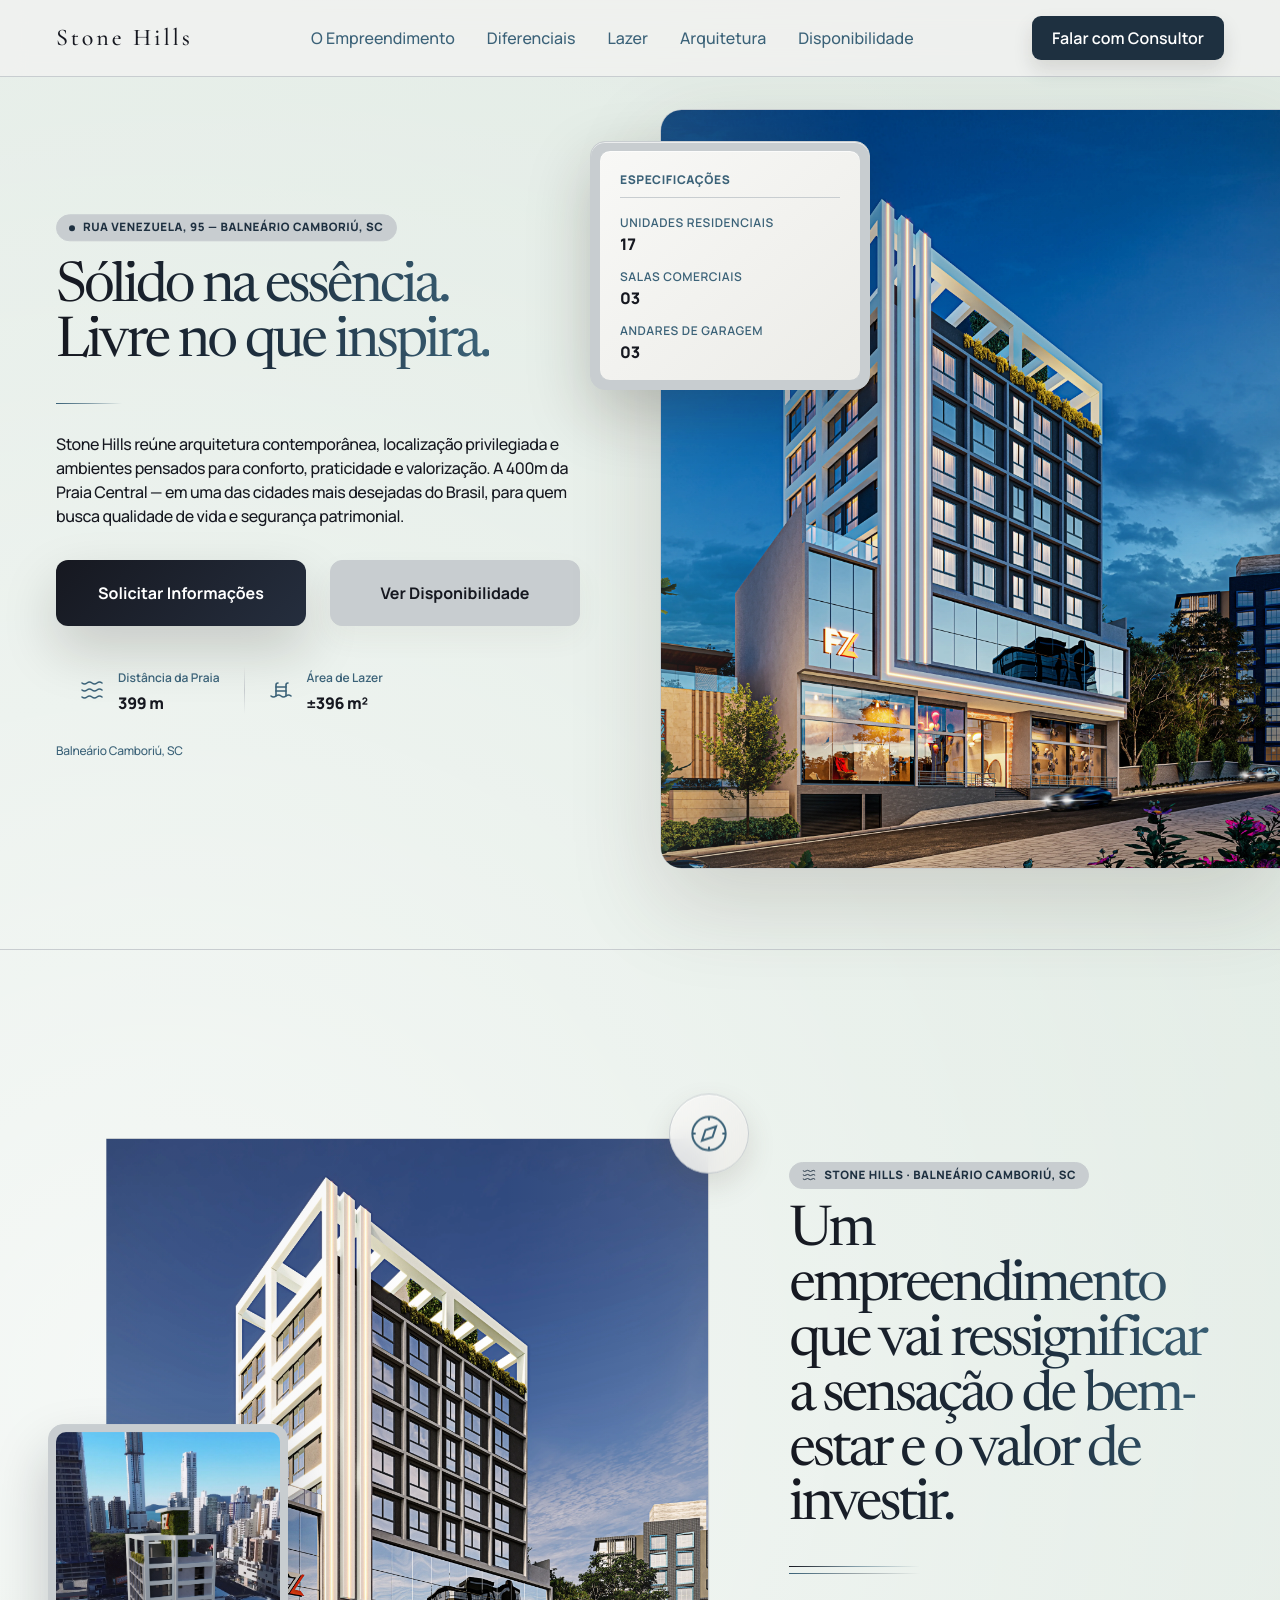
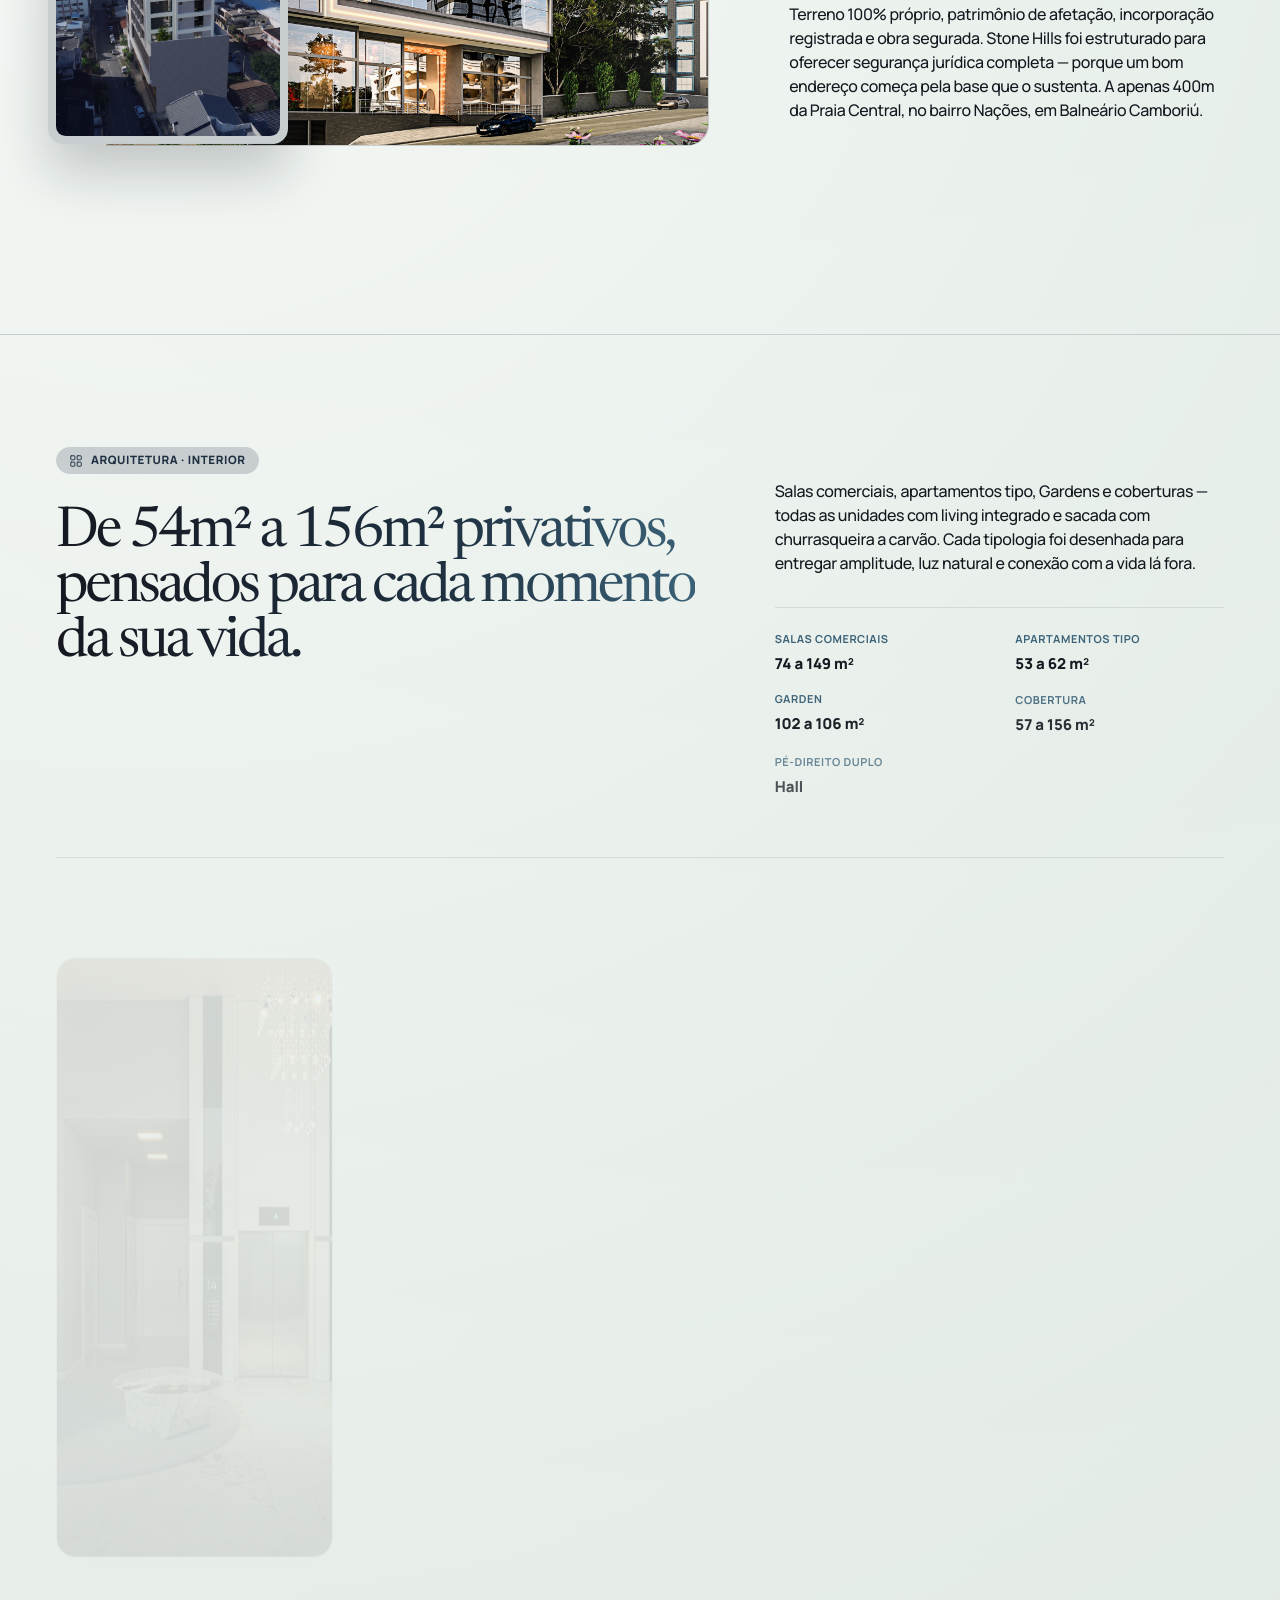
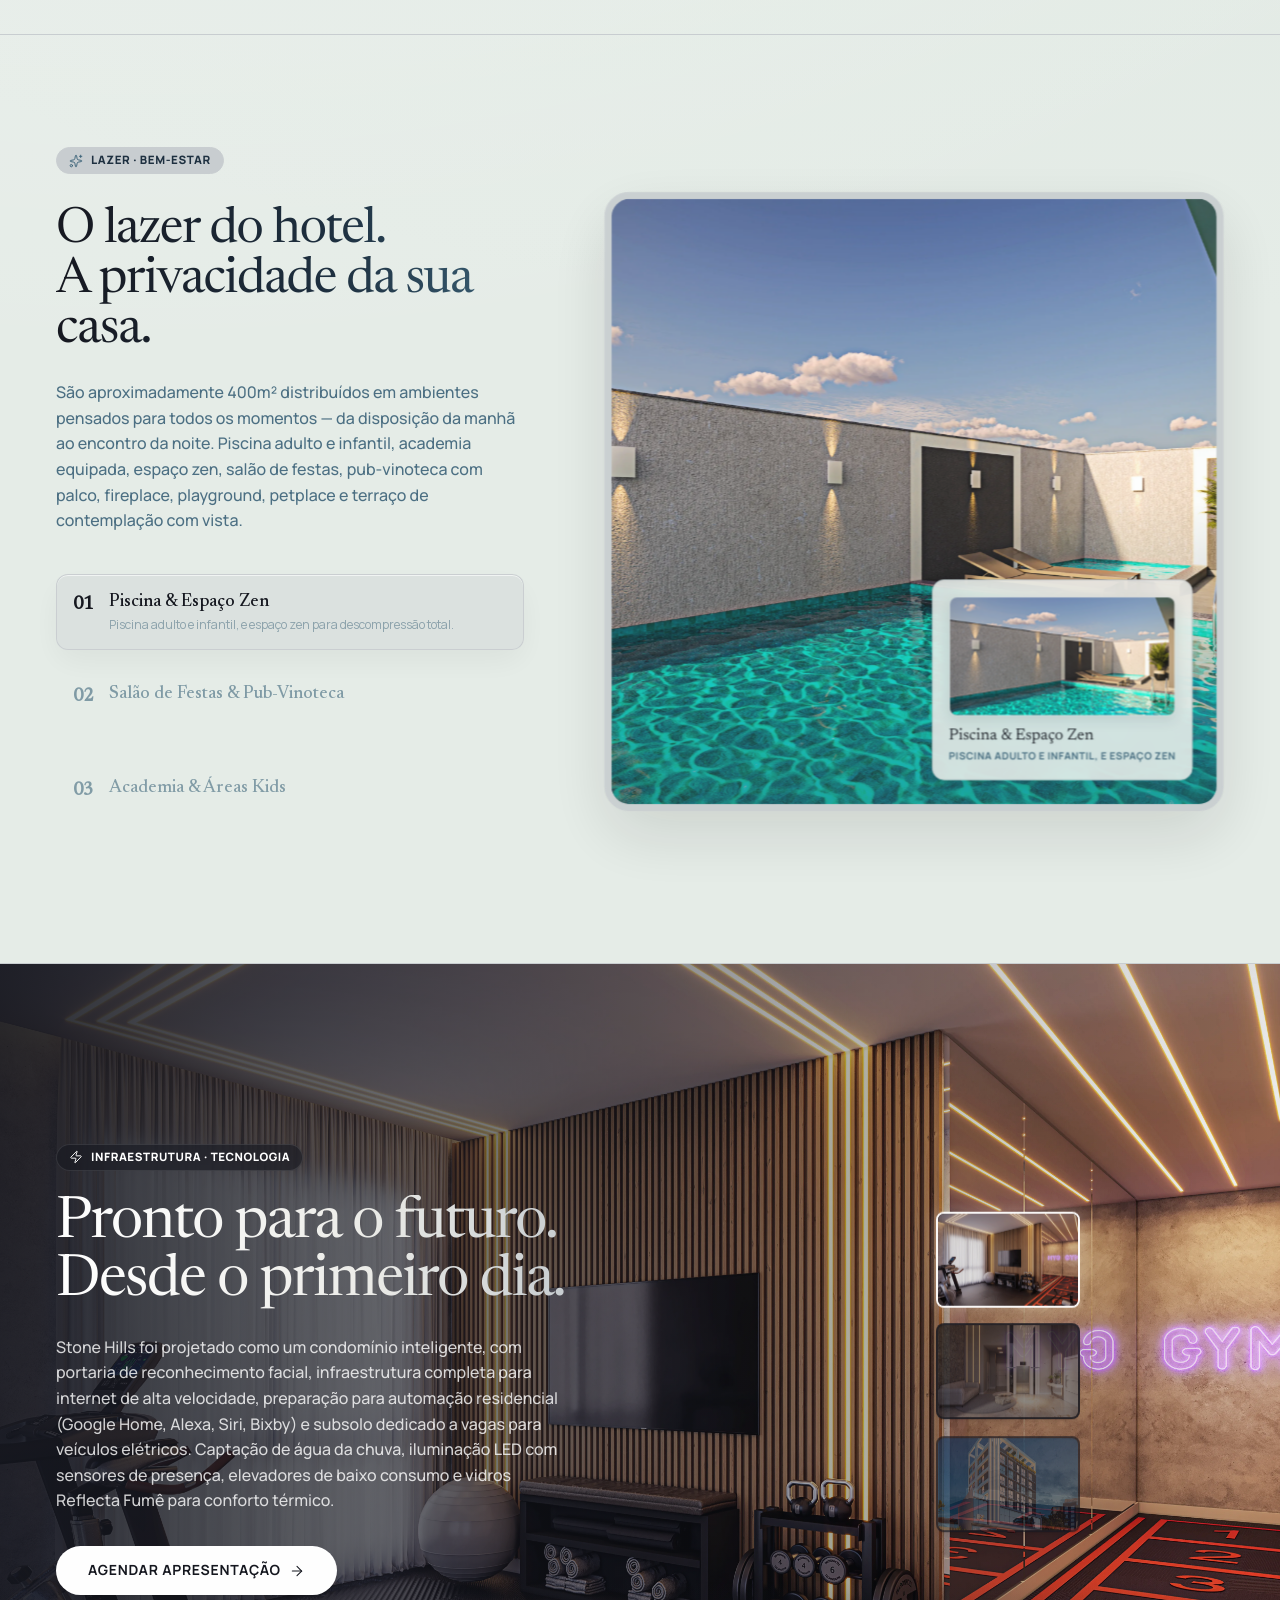
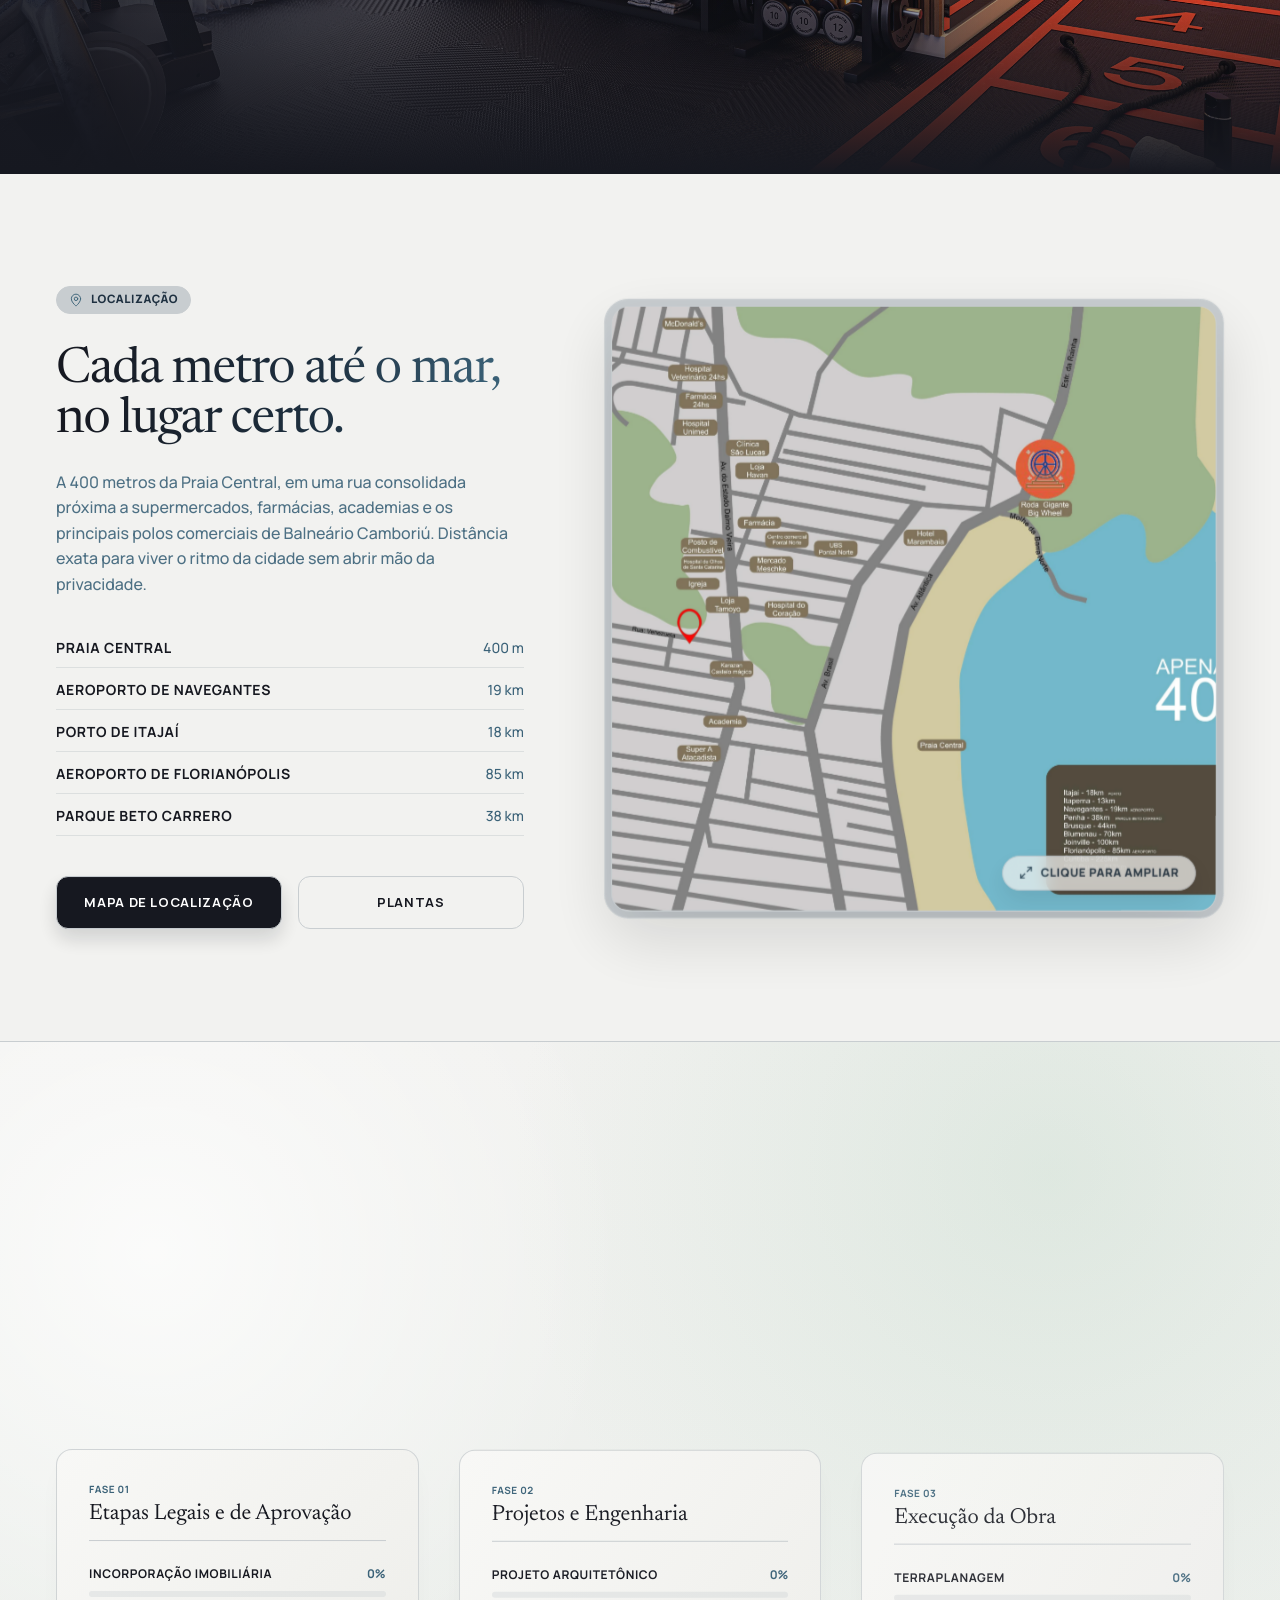
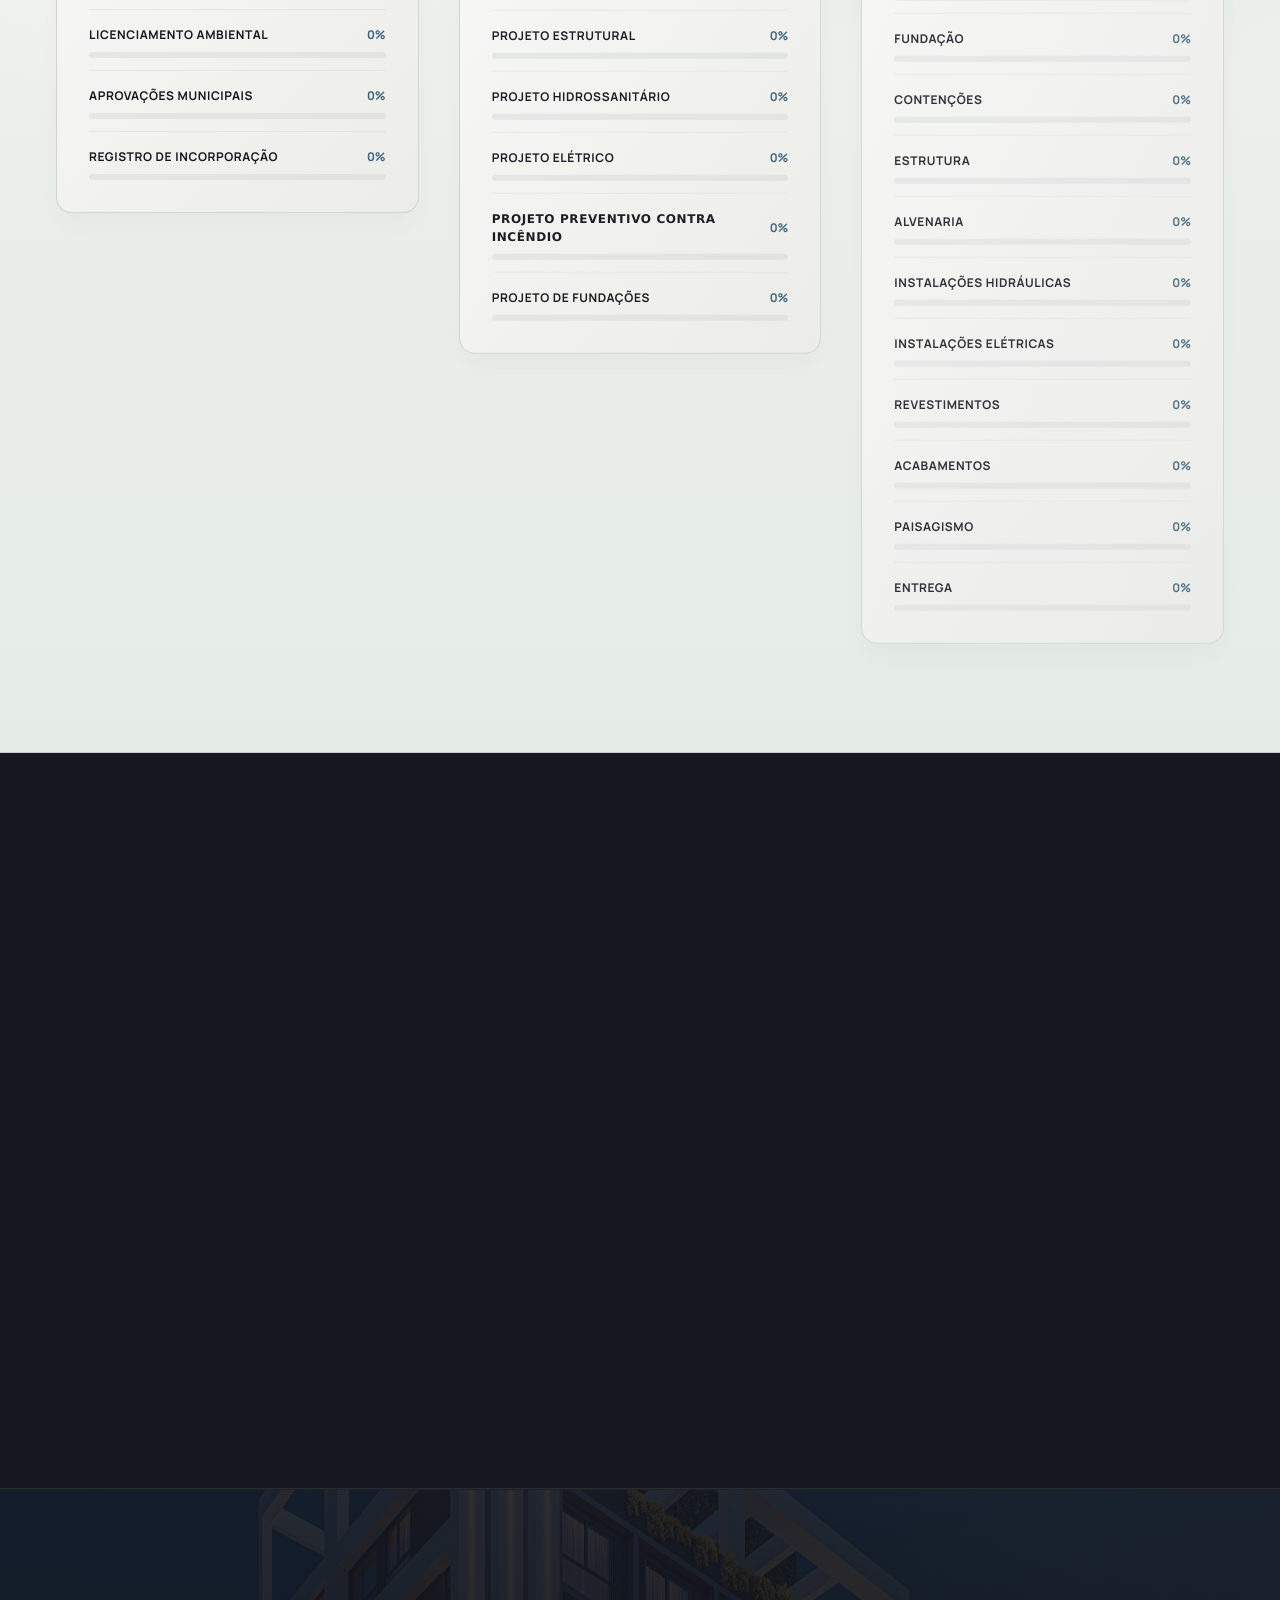
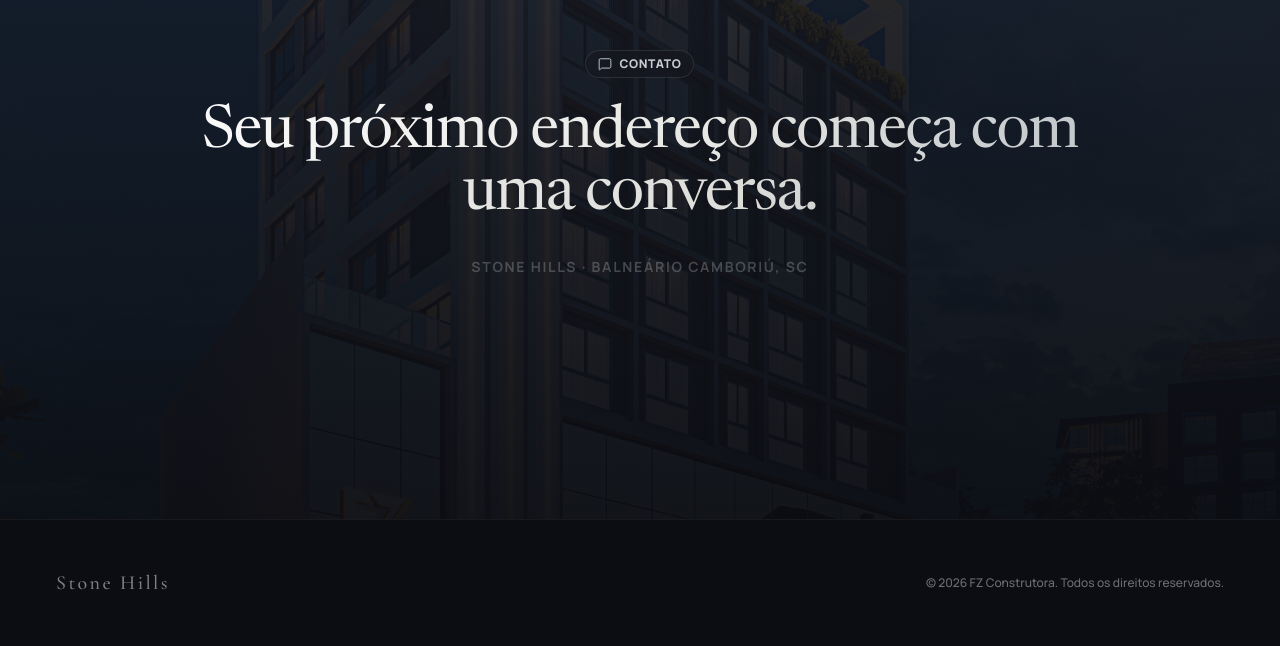
==== commit d3e9db01: "site pronto para publicar, commit final" ====
--- a/index.html
+++ b/index.html
@@ -4456,7 +4456,7 @@
                 class="implantacao-toggle-btn flex-1 text-center py-4 px-6 rounded-xl border border-[#C8CDD0] bg-transparent text-[13px] font-bold tracking-wider uppercase text-[#161820] hover:bg-black/5 whitespace-nowrap"
                 data-blueprint="pavimento"
                 onclick="document.querySelectorAll('.implantacao-toggle-btn').forEach(btn => btn.classList.remove('active')); this.classList.add('active'); document.querySelectorAll('.blueprint-image-pane').forEach(pane => pane.classList.remove('active')); const pane = document.getElementById('pane-pavimento'); if (pane) pane.classList.add('active');">
-                Implantação do Empreendimento
+                Plantas
               </button>
             </div>
           </div>
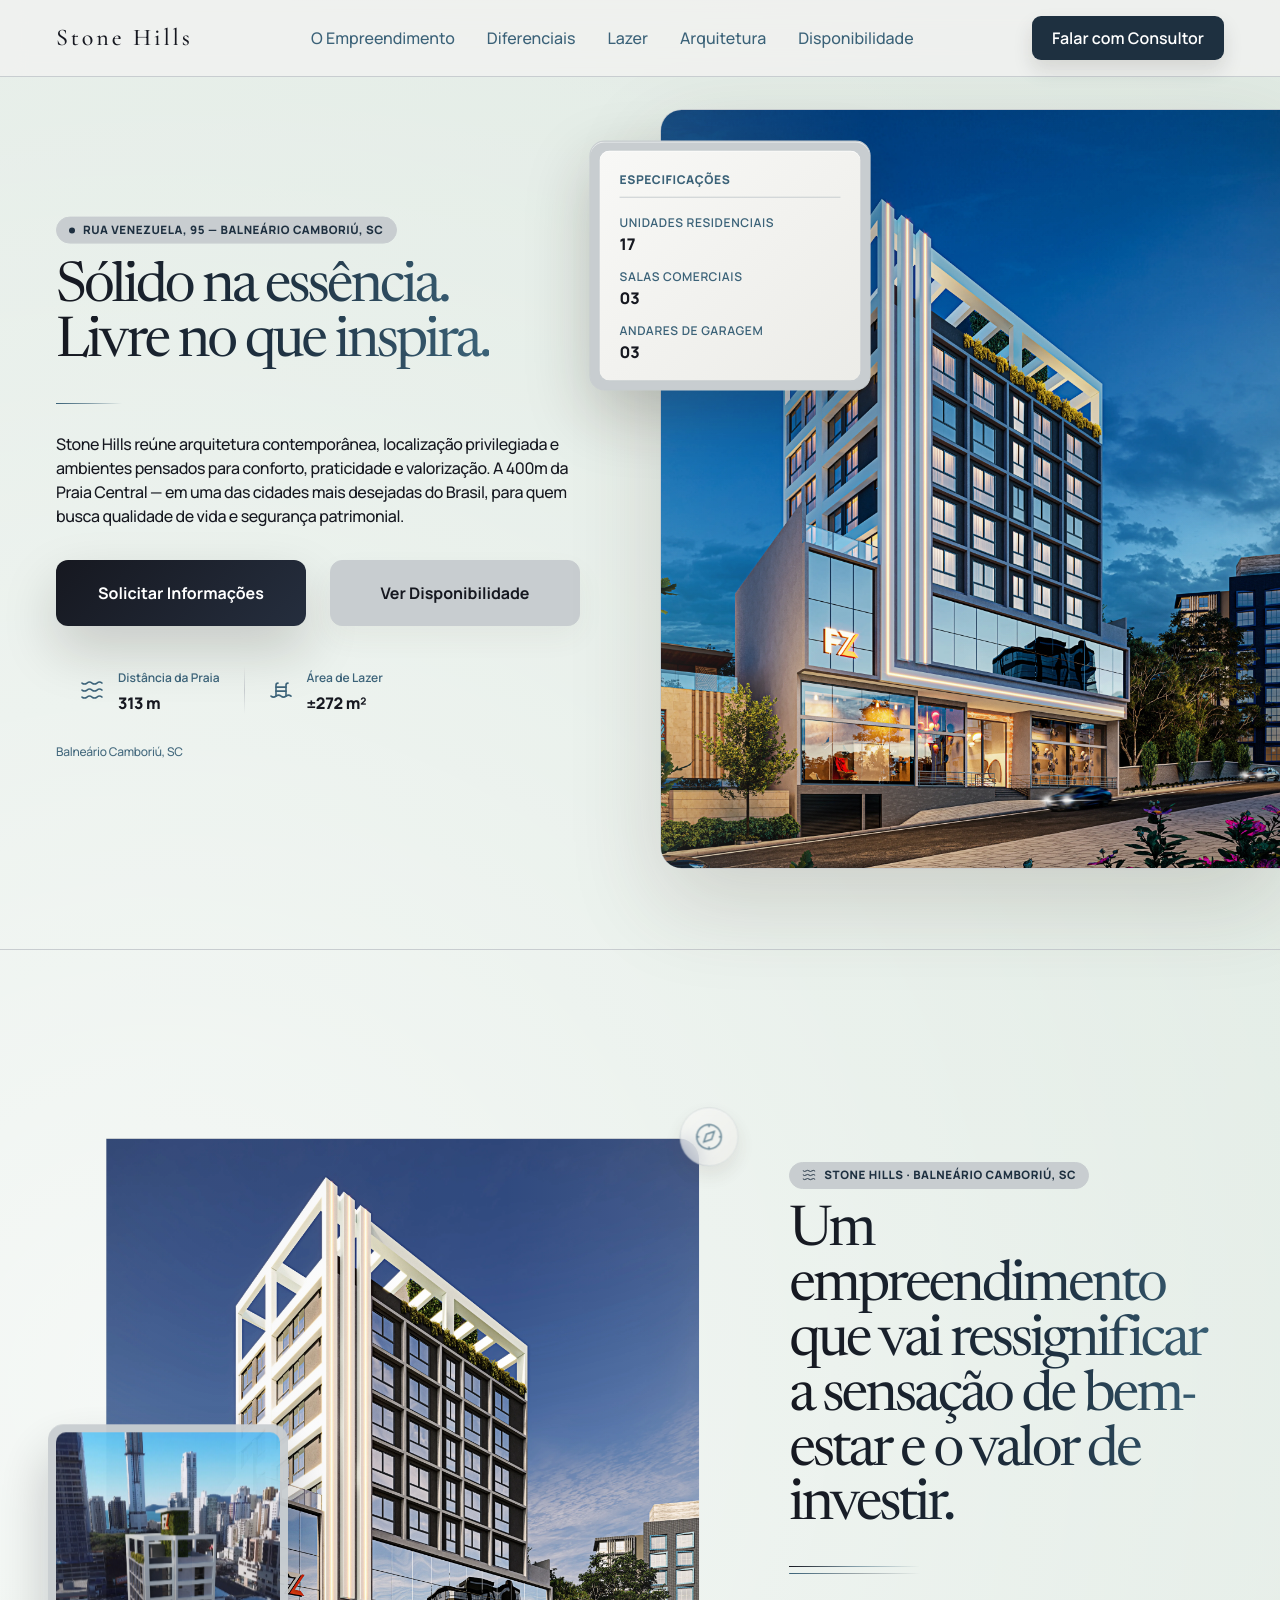
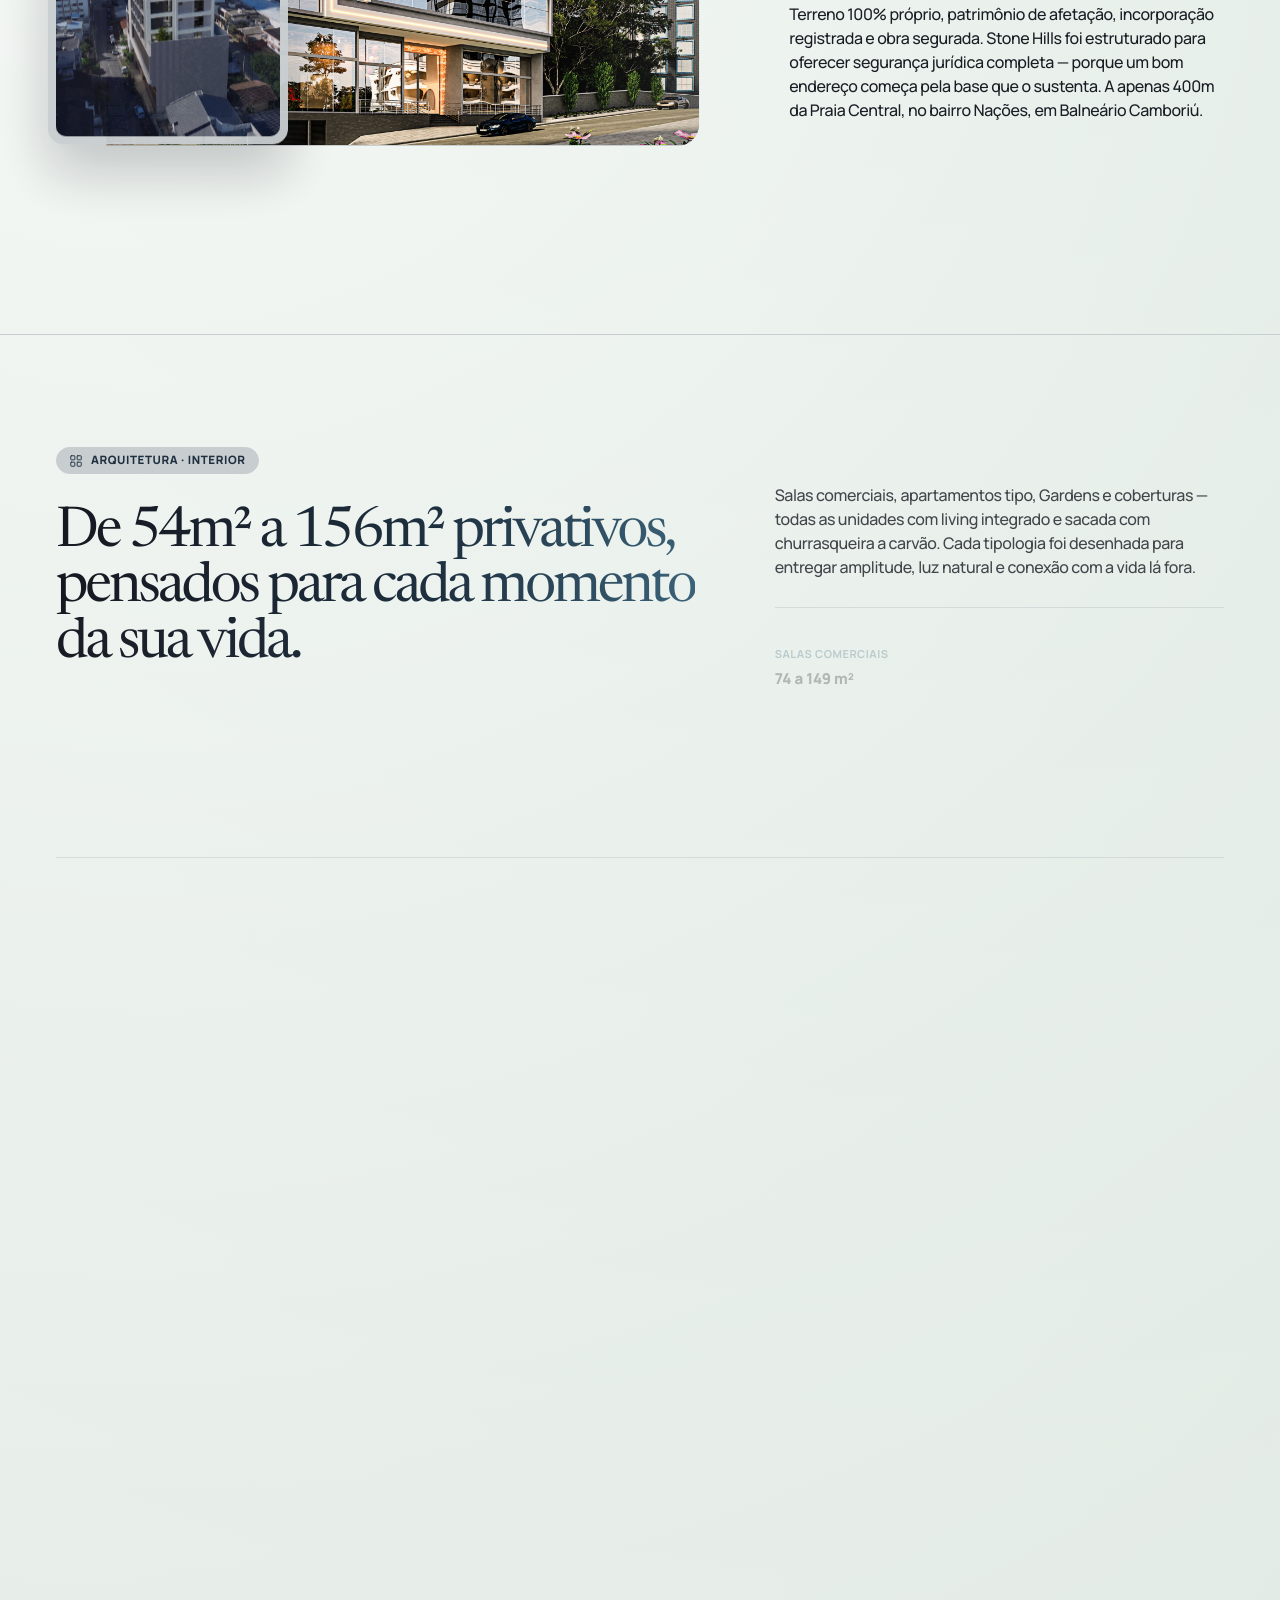
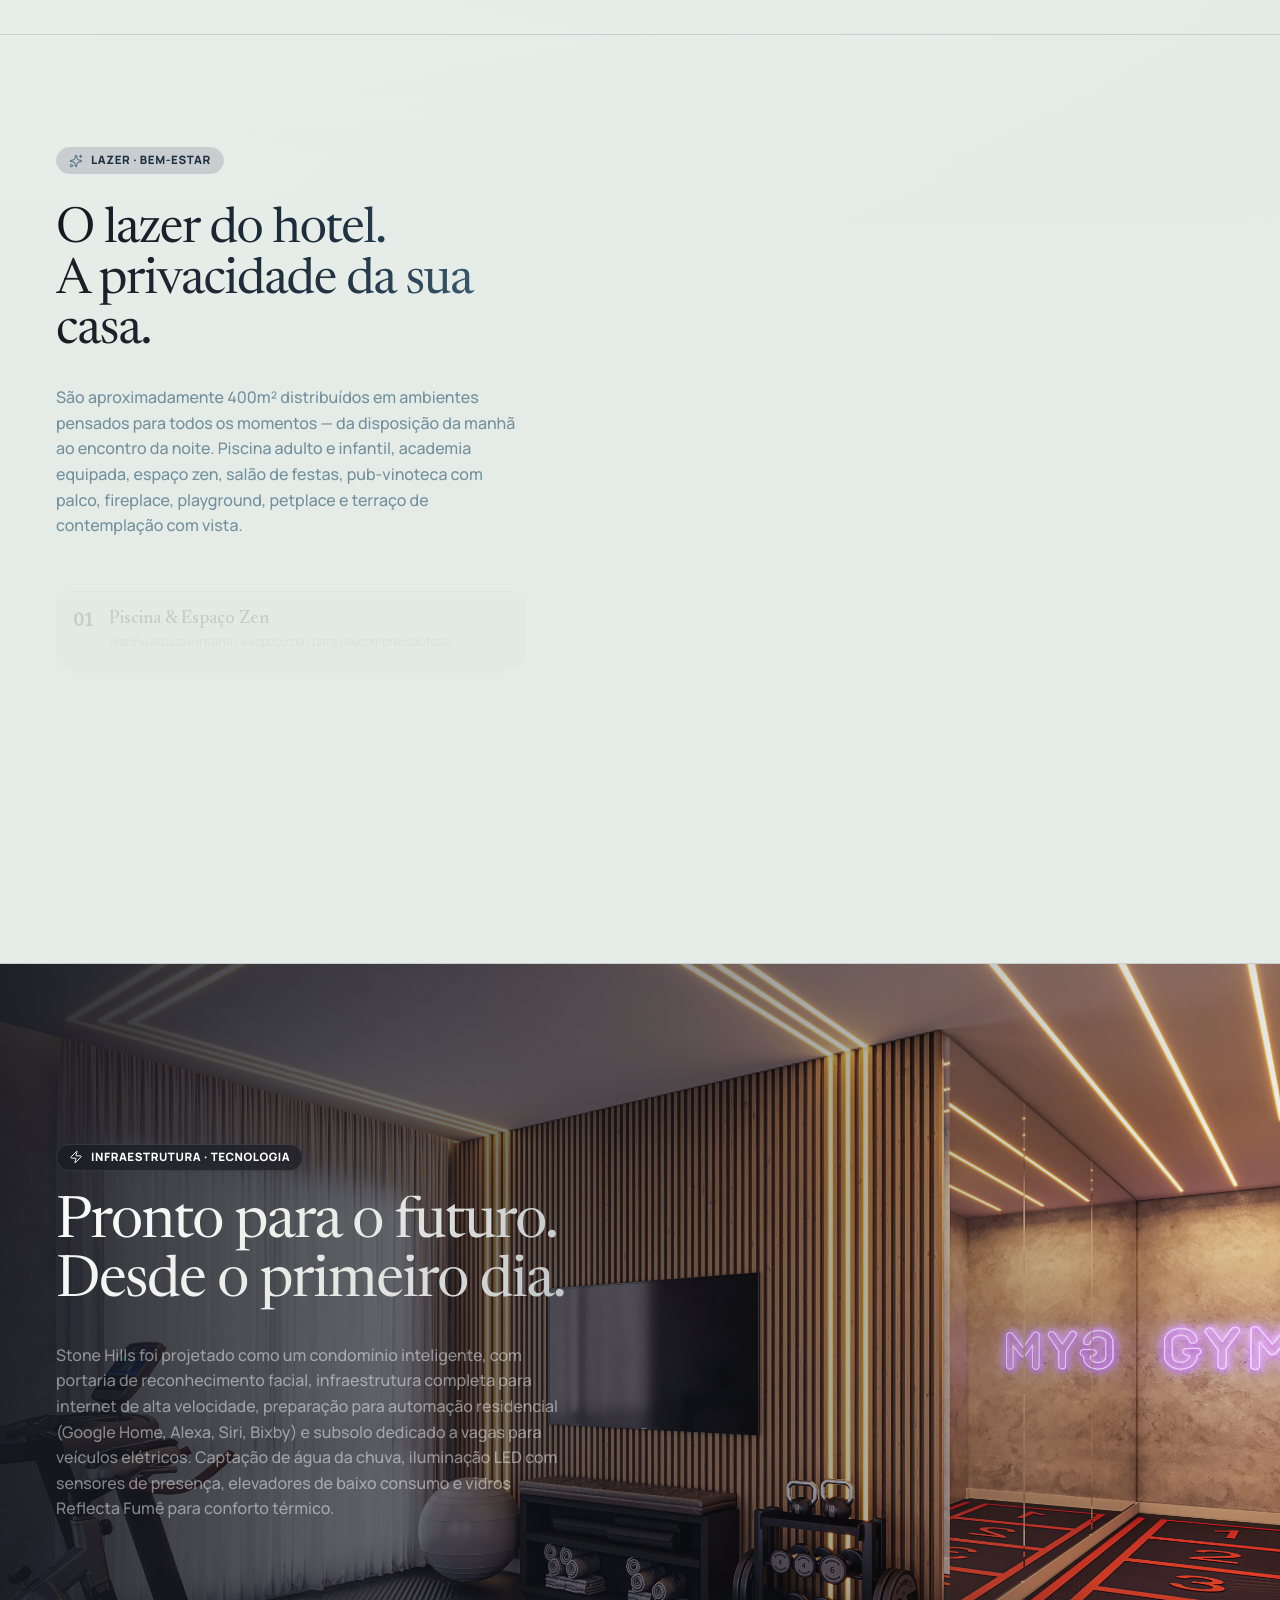
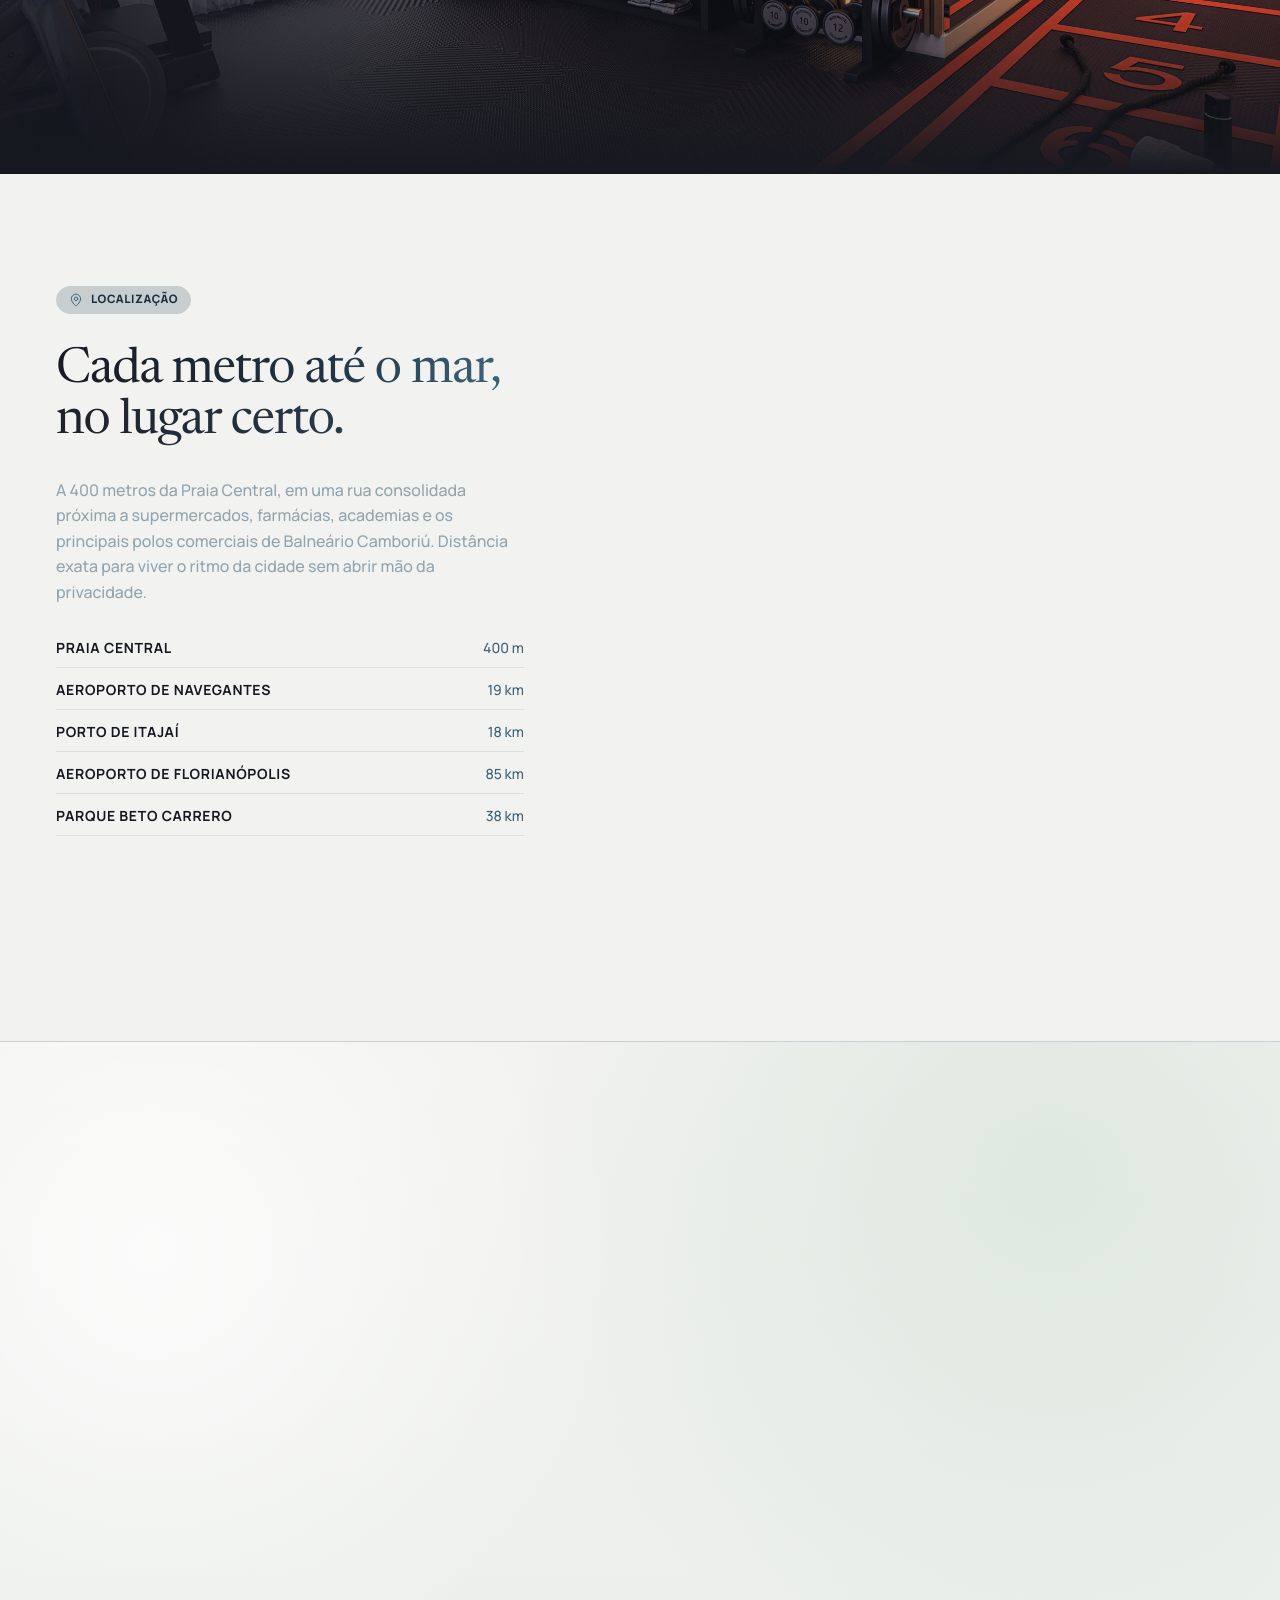
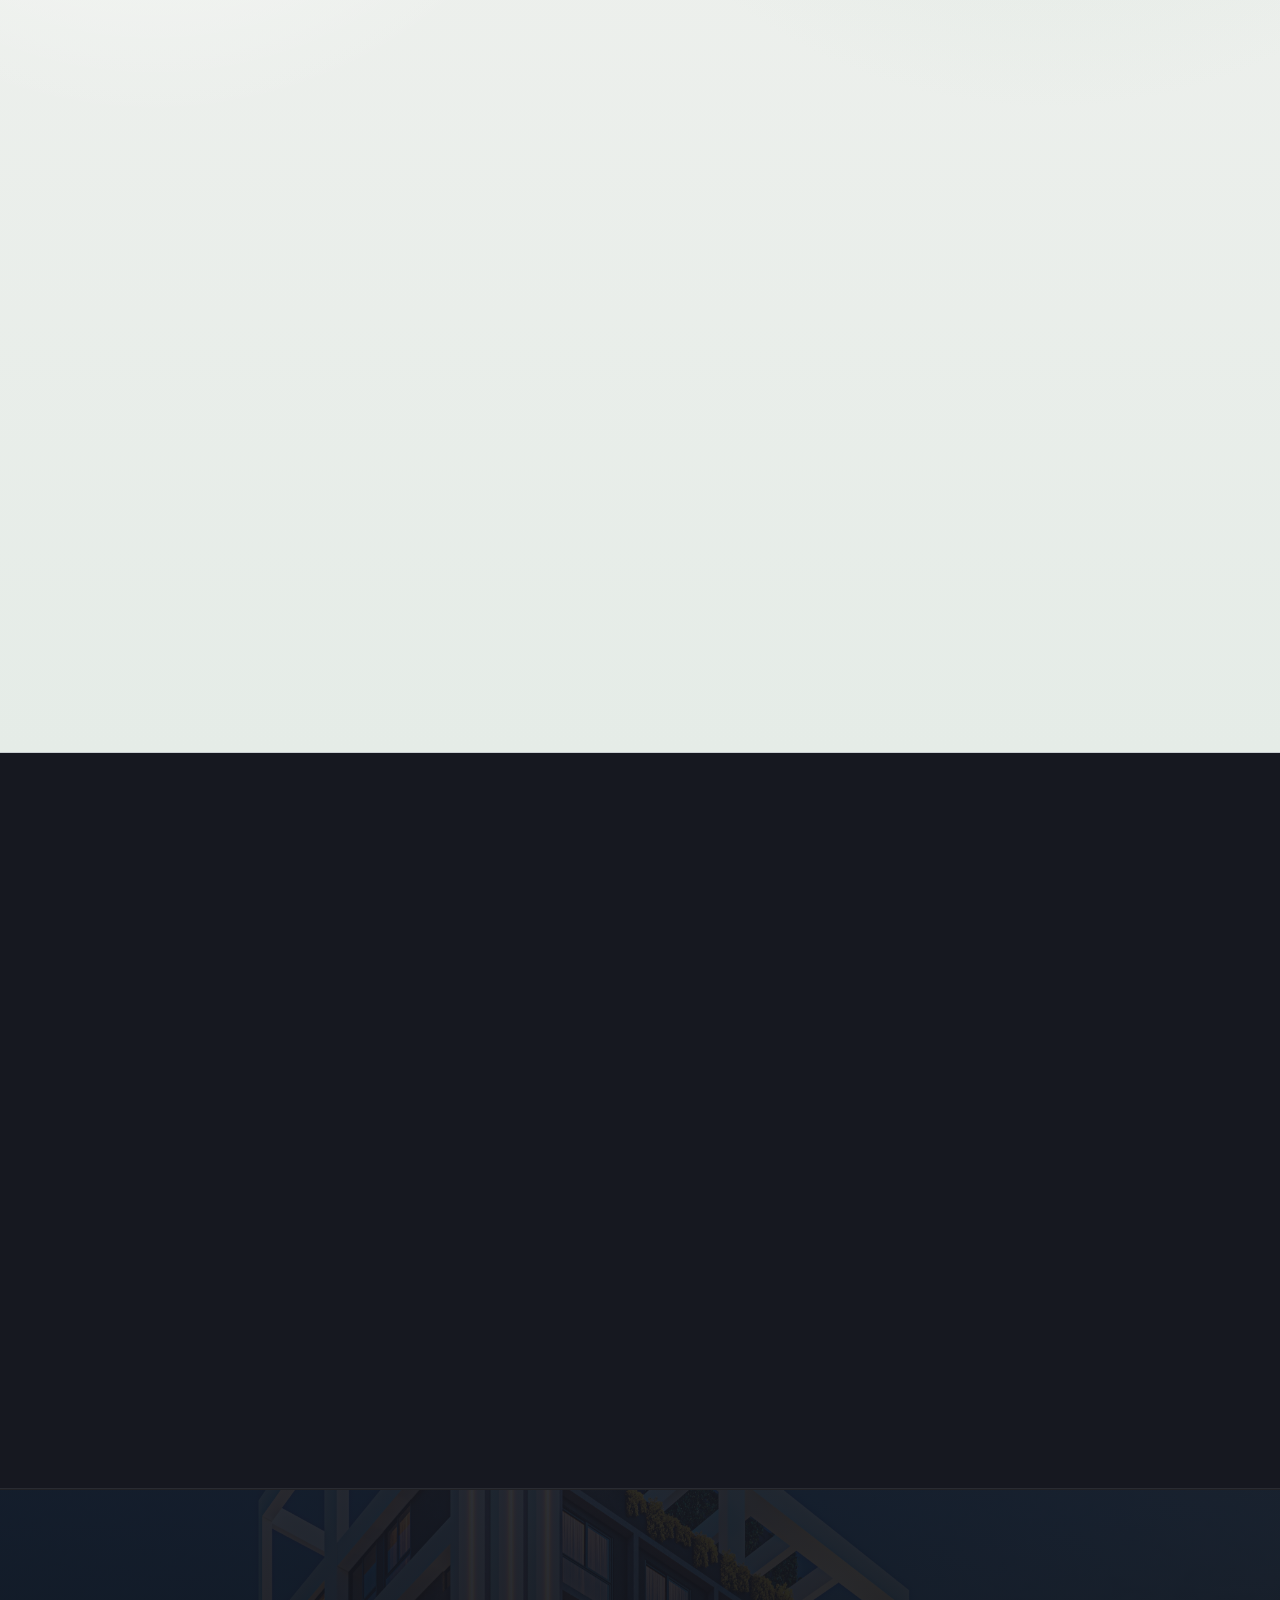
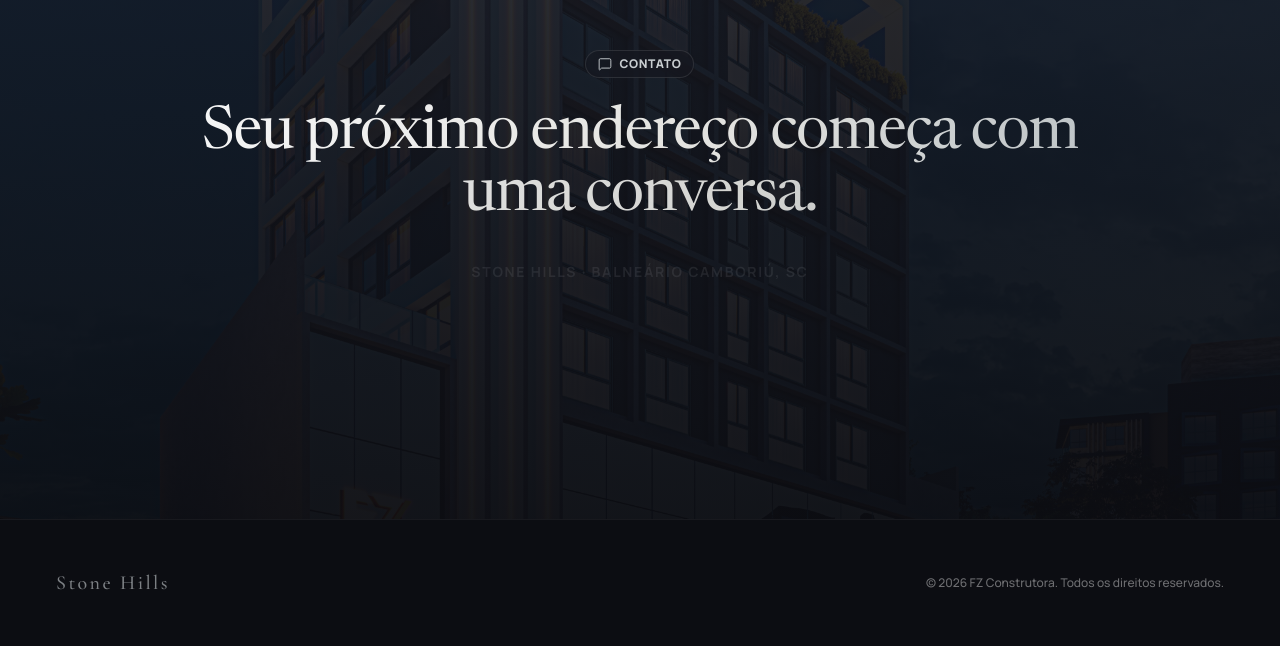
==== commit 1089f7d6: "atualização do formulário" ====
--- a/index.html
+++ b/index.html
@@ -6218,15 +6218,15 @@
               
               const customMessage = `Olá Rudy,\n\nVocê tem um novo lead interessado no Stone Hills!\n\nDados do Lead:\nNome: ${name}\nE-mail: ${email}\nTelefone/WhatsApp: ${phone}\n\nEntre em contato o mais breve possível para oferecer um atendimento exclusivo!`;
 
-              fetch("https://formsubmit.co/ajax/rudycorretor@gmail.com", {
+              fetch("https://api.web3forms.com/submit", {
                 method: "POST",
                 headers: { 
                   'Content-Type': 'application/json',
                   'Accept': 'application/json'
                 },
                 body: JSON.stringify({
-                  _subject: "Novo Lead Stone Hills",
-                  _captcha: "false",
+                  access_key: "04d38646-5eb5-43bd-b225-ec683da3beee",
+                  subject: "Novo Lead Stone Hills",
                   Mensagem: customMessage
                 })
               })
